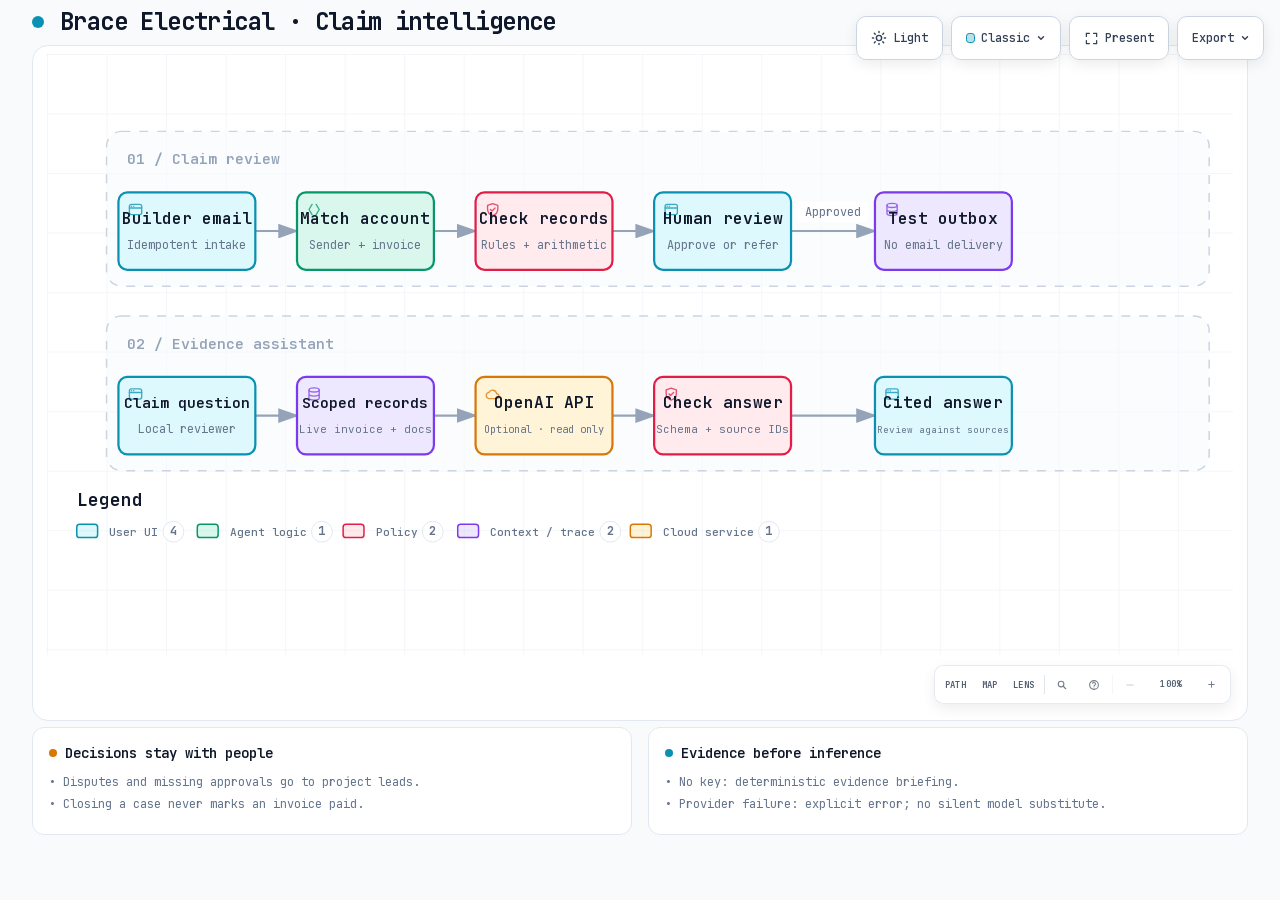
==== docs/diagrams/claim-workflow.html @ 64eff601 "Add scoped OpenAI claim assistant and system design workflow" ====
<!DOCTYPE html>
<html lang="en" data-theme="dark" data-preset="classic">
<head>
  <meta charset="UTF-8">
  <meta name="viewport" content="width=device-width, initial-scale=1.0">
  <meta name="generator" content="archify 2.17.0-dev.1">
  <title>Brace Electrical · Claim intelligence Diagram</title>
  <script>
    // Resolve the theme before first paint so light-preference users don't
    // see a dark flash. The toolbar script below re-applies with UI state.
    (function () {
      try {
        var theme = null;
        try {
          var param = new URLSearchParams(window.location.search).get('theme');
          if (param === 'light' || param === 'dark') theme = param;
          if (new URLSearchParams(window.location.search).get('embed') === '1') {
            document.documentElement.setAttribute('data-embed', 'true');
          }
          if (new URLSearchParams(window.location.search).get('present') === '1') {
            document.documentElement.setAttribute('data-present', 'true');
          }
        } catch (_) {}
        if (!theme) {
          try { theme = localStorage.getItem('archify-theme'); } catch (_) {}
        }
        if (theme !== 'light' && theme !== 'dark') {
          theme = window.matchMedia('(prefers-color-scheme: light)').matches ? 'light' : 'dark';
        }
        document.documentElement.setAttribute('data-theme', theme);
      } catch (_) {}
    })();
  </script>
  <style id="archify-fonts">
/*
JetBrains Mono variable WOFF2 subsets from Google Fonts service revision v24.
These fixed bytes are shared by the viewer and its SVG/raster exports.
No local() source: an installed copy must not override the bundled font.
Uncovered characters (including CJK) still use the system fallback stack.
Upstream: https://github.com/JetBrains/JetBrainsMono

cyrillic-ext    1664 bytes  sha256 9343de2ca5d9549f792e7962375af8efb0f320c7643bfd36c884b5a30e5c396f
cyrillic        8892 bytes  sha256 4995a9a43ac659ec32fcd8b463755cd6a07b31a6e6b3894a6a153b661cf490e2
greek           6800 bytes  sha256 49c3da6c9a2b279b0f1f860f5cfb1f5dc38d88a5c7be9c9b1837bbc4e3db6111
vietnamese      5872 bytes  sha256 d44eb1936043a56038eb02dd70b243f379bef65783f94ec12f277550720411f1
latin-ext      11596 bytes  sha256 9c38cb2d0d2d93c1ee6e21fa78db76f13ea7e15e15cc64214c7ca89b6aaa35c4
latin          31340 bytes  sha256 2c32b9b3ee358c119e210f6f5195f9bd34894d78a785ff2e95d60e718e400af4

Copyright 2020 The JetBrains Mono Project Authors (https://github.com/JetBrains/JetBrainsMono)

This Font Software is licensed under the SIL Open Font License, Version 1.1.
This license is copied below, and is also available with a FAQ at:
https://openfontlicense.org


-----------------------------------------------------------
SIL OPEN FONT LICENSE Version 1.1 - 26 February 2007
-----------------------------------------------------------

PREAMBLE
The goals of the Open Font License (OFL) are to stimulate worldwide
development of collaborative font projects, to support the font creation
efforts of academic and linguistic communities, and to provide a free and
open framework in which fonts may be shared and improved in partnership
with others.

The OFL allows the licensed fonts to be used, studied, modified and
redistributed freely as long as they are not sold by themselves. The
fonts, including any derivative works, can be bundled, embedded,
redistributed and/or sold with any software provided that any reserved
names are not used by derivative works. The fonts and derivatives,
however, cannot be released under any other type of license. The
requirement for fonts to remain under this license does not apply
to any document created using the fonts or their derivatives.

DEFINITIONS
"Font Software" refers to the set of files released by the Copyright
Holder(s) under this license and clearly marked as such. This may
include source files, build scripts and documentation.

"Reserved Font Name" refers to any names specified as such after the
copyright statement(s).

"Original Version" refers to the collection of Font Software components as
distributed by the Copyright Holder(s).

"Modified Version" refers to any derivative made by adding to, deleting,
or substituting -- in part or in whole -- any of the components of the
Original Version, by changing formats or by porting the Font Software to a
new environment.

"Author" refers to any designer, engineer, programmer, technical
writer or other person who contributed to the Font Software.

PERMISSION & CONDITIONS
Permission is hereby granted, free of charge, to any person obtaining
a copy of the Font Software, to use, study, copy, merge, embed, modify,
redistribute, and sell modified and unmodified copies of the Font
Software, subject to the following conditions:

1) Neither the Font Software nor any of its individual components,
in Original or Modified Versions, may be sold by itself.

2) Original or Modified Versions of the Font Software may be bundled,
redistributed and/or sold with any software, provided that each copy
contains the above copyright notice and this license. These can be
included either as stand-alone text files, human-readable headers or
in the appropriate machine-readable metadata fields within text or
binary files as long as those fields can be easily viewed by the user.

3) No Modified Version of the Font Software may use the Reserved Font
Name(s) unless explicit written permission is granted by the corresponding
Copyright Holder. This restriction only applies to the primary font name as
presented to the users.

4) The name(s) of the Copyright Holder(s) or the Author(s) of the Font
Software shall not be used to promote, endorse or advertise any
Modified Version, except to acknowledge the contribution(s) of the
Copyright Holder(s) and the Author(s) or with their explicit written
permission.

5) The Font Software, modified or unmodified, in part or in whole,
must be distributed entirely under this license, and must not be
distributed under any other license. The requirement for fonts to
remain under this license does not apply to any document created
using the Font Software.

TERMINATION
This license becomes null and void if any of the above conditions are
not met.

DISCLAIMER
THE FONT SOFTWARE IS PROVIDED "AS IS", WITHOUT WARRANTY OF ANY KIND,
EXPRESS OR IMPLIED, INCLUDING BUT NOT LIMITED TO ANY WARRANTIES OF
MERCHANTABILITY, FITNESS FOR A PARTICULAR PURPOSE AND NONINFRINGEMENT
OF COPYRIGHT, PATENT, TRADEMARK, OR OTHER RIGHT. IN NO EVENT SHALL THE
COPYRIGHT HOLDER BE LIABLE FOR ANY CLAIM, DAMAGES OR OTHER LIABILITY,
INCLUDING ANY GENERAL, SPECIAL, INDIRECT, INCIDENTAL, OR CONSEQUENTIAL
DAMAGES, WHETHER IN AN ACTION OF CONTRACT, TORT OR OTHERWISE, ARISING
FROM, OUT OF THE USE OR INABILITY TO USE THE FONT SOFTWARE OR FROM
OTHER DEALINGS IN THE FONT SOFTWARE.
*/
    /* cyrillic-ext */
    @font-face { font-family: 'JetBrains Mono'; font-style: normal; font-weight: 400 800; font-display: swap;
      src: url([data-uri]) format('woff2');
      unicode-range: U+0460-052F, U+1C80-1C8A, U+20B4, U+2DE0-2DFF, U+A640-A69F, U+FE2E-FE2F; }
    /* cyrillic */
    @font-face { font-family: 'JetBrains Mono'; font-style: normal; font-weight: 400 800; font-display: swap;
      src: url([data-uri]) format('woff2');
      unicode-range: U+0301, U+0400-045F, U+0490-0491, U+04B0-04B1, U+2116; }
    /* greek */
    @font-face { font-family: 'JetBrains Mono'; font-style: normal; font-weight: 400 800; font-display: swap;
      src: url([data-uri]) format('woff2');
      unicode-range: U+0370-0377, U+037A-037F, U+0384-038A, U+038C, U+038E-03A1, U+03A3-03FF; }
    /* vietnamese */
    @font-face { font-family: 'JetBrains Mono'; font-style: normal; font-weight: 400 800; font-display: swap;
      src: url([data-uri]) format('woff2');
      unicode-range: U+0102-0103, U+0110-0111, U+0128-0129, U+0168-0169, U+01A0-01A1, U+01AF-01B0, U+0300-0301, U+0303-0304, U+0308-0309, U+0323, U+0329, U+1EA0-1EF9, U+20AB; }
    /* latin-ext */
    @font-face { font-family: 'JetBrains Mono'; font-style: normal; font-weight: 400 800; font-display: swap;
      src: url([data-uri]) format('woff2');
      unicode-range: U+0100-02BA, U+02BD-02C5, U+02C7-02CC, U+02CE-02D7, U+02DD-02FF, U+0304, U+0308, U+0329, U+1D00-1DBF, U+1E00-1E9F, U+1EF2-1EFF, U+2020, U+20A0-20AB, U+20AD-20C0, U+2113, U+2C60-2C7F, U+A720-A7FF; }
    /* latin */
    @font-face { font-family: 'JetBrains Mono'; font-style: normal; font-weight: 400 800; font-display: swap;
      src: url([data-uri]) format('woff2');
      unicode-range: U+0000-00FF, U+0131, U+0152-0153, U+02BB-02BC, U+02C6, U+02DA, U+02DC, U+0304, U+0308, U+0329, U+2000-206F, U+20AC, U+2122, U+2191, U+2193, U+2212, U+2215, U+FEFF, U+FFFD; }
  </style>
  <style>
    /* ==========================================================
       THEME VARIABLES — switch by toggling [data-theme] on <html>
       ========================================================== */
    :root,
    [data-theme="dark"] {
      --bg: #020617;
      --grid: #1e293b;
      --text: #ffffff;
      --text-muted: #94a3b8;
      --text-dim: #475569;
      /* UI chrome and menu hints need more contrast than SVG .t-dim accents */
      --text-faint: #7d8da1;

      --panel: rgba(15, 23, 42, 0.5);
      --panel-border: #1e293b;
      --lane-fill: rgba(15, 23, 42, 0.22);
      --lane-stroke: #334155;

      --arrow: #64748b;
      --arrow-emphasis: #34d399;

      /* Opaque mask color used behind semi-transparent component fills
         so the arrows drawn underneath are properly hidden. */
      --mask: #0f172a;

      --frontend-fill:    rgba(8, 51, 68, 0.4);
      --frontend-stroke:  #22d3ee;
      --backend-fill:     rgba(6, 78, 59, 0.4);
      --backend-stroke:   #34d399;
      --database-fill:    rgba(76, 29, 149, 0.4);
      --database-stroke:  #a78bfa;
      --cloud-fill:       rgba(120, 53, 15, 0.3);
      --cloud-stroke:     #fbbf24;
      --security-fill:    rgba(136, 19, 55, 0.4);
      --security-stroke:  #fb7185;
      --messagebus-fill:  rgba(251, 146, 60, 0.3);
      --messagebus-stroke:#fb923c;
      --external-fill:    rgba(30, 41, 59, 0.5);
      --external-stroke:  #94a3b8;

      --toolbar-bg:       rgba(15, 23, 42, 0.8);
      --toolbar-border:   #334155;
      --toolbar-text:     #e2e8f0;
      --toolbar-hover:    rgba(15, 23, 42, 0.95);
      --toolbar-menu-bg:  #0f172a;
    }

    [data-theme="light"] {
      --bg: #f8fafc;
      --grid: #e2e8f0;
      --text: #0f172a;
      --text-muted: #64748b;
      --text-dim: #94a3b8;
      --text-faint: #64748b;

      --panel: #ffffff;
      --panel-border: #e2e8f0;
      --lane-fill: rgba(248, 250, 252, 0.65);
      --lane-stroke: #cbd5e1;

      --arrow: #94a3b8;
      --arrow-emphasis: #059669;

      --mask: #ffffff;

      --frontend-fill:    rgba(34, 211, 238, 0.15);
      --frontend-stroke:  #0891b2;
      --backend-fill:     rgba(52, 211, 153, 0.18);
      --backend-stroke:   #059669;
      --database-fill:    rgba(167, 139, 250, 0.2);
      --database-stroke:  #7c3aed;
      --cloud-fill:       rgba(251, 191, 36, 0.18);
      --cloud-stroke:     #d97706;
      --security-fill:    rgba(251, 113, 133, 0.15);
      --security-stroke:  #e11d48;
      --messagebus-fill:  rgba(251, 146, 60, 0.15);
      --messagebus-stroke:#ea580c;
      --external-fill:    rgba(148, 163, 184, 0.18);
      --external-stroke:  #64748b;

      --toolbar-bg:       rgba(255, 255, 255, 0.92);
      --toolbar-border:   #cbd5e1;
      --toolbar-text:     #334155;
      --toolbar-hover:    #ffffff;
      --toolbar-menu-bg:  #ffffff;
    }

    /* ==========================================================
       SIGNAL FLOW — an opt-in, motion-forward visual preset.
       The variables also target a standalone exported SVG, whose
       root carries data-preset and data-theme directly.
       ========================================================== */
    [data-preset="signal-flow"][data-theme="dark"] {
      --bg: #030711;
      --grid: #15233a;
      --panel: rgba(6, 14, 28, 0.78);
      --panel-border: #1d3350;
      --lane-fill: rgba(9, 22, 40, 0.5);
      --lane-stroke: #2c4564;
      --text: #f5fbff;
      --text-muted: #9eb0c7;
      --text-dim: #52667f;
      --text-faint: #7890ad;
      --mask: #07101e;
      --frontend-fill: rgba(6, 182, 212, 0.14);
      --frontend-stroke: #67e8f9;
      --backend-fill: rgba(16, 185, 129, 0.14);
      --backend-stroke: #5eead4;
      --database-fill: rgba(139, 92, 246, 0.16);
      --database-stroke: #c4b5fd;
      --cloud-fill: rgba(245, 158, 11, 0.13);
      --cloud-stroke: #fcd34d;
      --security-fill: rgba(244, 63, 94, 0.13);
      --security-stroke: #fda4af;
      --messagebus-fill: rgba(249, 115, 22, 0.13);
      --messagebus-stroke: #fdba74;
      --external-fill: rgba(71, 85, 105, 0.24);
      --external-stroke: #a5b4c7;
      --arrow: #7890ad;
      --arrow-emphasis: #2dd4bf;
      --toolbar-bg: rgba(7, 16, 30, 0.86);
      --toolbar-border: #29415f;
      --toolbar-menu-bg: #07101e;
    }

    [data-preset="signal-flow"][data-theme="light"] {
      --bg: #f4f9fc;
      --grid: #d4e5ee;
      --panel: rgba(255, 255, 255, 0.82);
      --panel-border: #bfd5e2;
      --lane-fill: rgba(232, 243, 248, 0.62);
      --lane-stroke: #a9c5d5;
      --text: #102638;
      --text-muted: #587287;
      --text-dim: #8aa2b4;
      --text-faint: #668397;
      --mask: #ffffff;
      --frontend-fill: rgba(6, 182, 212, 0.09);
      --frontend-stroke: #0789a1;
      --backend-fill: rgba(5, 150, 105, 0.09);
      --backend-stroke: #087f69;
      --database-fill: rgba(124, 58, 237, 0.09);
      --database-stroke: #7254c7;
      --cloud-fill: rgba(217, 119, 6, 0.08);
      --cloud-stroke: #b9670b;
      --security-fill: rgba(225, 29, 72, 0.08);
      --security-stroke: #c53a59;
      --messagebus-fill: rgba(234, 88, 12, 0.08);
      --messagebus-stroke: #c65f27;
      --external-fill: rgba(100, 116, 139, 0.1);
      --external-stroke: #607a8c;
      --arrow: #7b97aa;
      --arrow-emphasis: #0d9488;
    }

    /* ==========================================================
       BLUEPRINT — a review-first drafting preset for deployment,
       infrastructure, and technical design documentation. It keeps
       the same semantic palette and geometry while trading glow for
       precise grid contrast, squared materials, and drafting marks.
       ========================================================== */
    [data-preset="blueprint"][data-theme="dark"] {
      --bg: #06131f;
      --grid: #17425a;
      --panel: rgba(7, 27, 43, 0.9);
      --panel-border: #27627f;
      --lane-fill: rgba(10, 43, 66, 0.36);
      --lane-stroke: #34799a;
      --text: #e3f6ff;
      --text-muted: #91b8ca;
      --text-dim: #557e92;
      --text-faint: #739caf;
      --mask: #0a2031;
      --frontend-fill: rgba(26, 157, 193, 0.14);
      --frontend-stroke: #66d9ef;
      --backend-fill: rgba(31, 155, 124, 0.13);
      --backend-stroke: #69dfbd;
      --database-fill: rgba(120, 105, 196, 0.14);
      --database-stroke: #b4a8ff;
      --cloud-fill: rgba(197, 145, 43, 0.13);
      --cloud-stroke: #ffd166;
      --security-fill: rgba(199, 76, 104, 0.13);
      --security-stroke: #ff8da1;
      --messagebus-fill: rgba(207, 112, 49, 0.13);
      --messagebus-stroke: #ffad66;
      --external-fill: rgba(84, 119, 139, 0.18);
      --external-stroke: #a7cad9;
      --arrow: #78a3b7;
      --arrow-emphasis: #64dfc1;
      --toolbar-bg: rgba(7, 28, 45, 0.92);
      --toolbar-border: #34799a;
      --toolbar-text: #d8f3ff;
      --toolbar-hover: rgba(18, 58, 83, 0.95);
      --toolbar-menu-bg: #0a2031;
    }

    [data-preset="blueprint"][data-theme="light"] {
      --bg: #edf7fa;
      --grid: #b5d5e1;
      --panel: rgba(249, 253, 255, 0.94);
      --panel-border: #78aabd;
      --lane-fill: rgba(210, 232, 240, 0.42);
      --lane-stroke: #83b2c4;
      --text: #123344;
      --text-muted: #4e7486;
      --text-dim: #86a6b4;
      --text-faint: #668c9d;
      --mask: #f9fdff;
      --frontend-fill: rgba(8, 145, 178, 0.08);
      --frontend-stroke: #087f9c;
      --backend-fill: rgba(5, 128, 101, 0.08);
      --backend-stroke: #08755f;
      --database-fill: rgba(100, 75, 180, 0.08);
      --database-stroke: #6757a8;
      --cloud-fill: rgba(181, 120, 15, 0.08);
      --cloud-stroke: #a86609;
      --security-fill: rgba(190, 48, 80, 0.07);
      --security-stroke: #b32f50;
      --messagebus-fill: rgba(196, 81, 22, 0.07);
      --messagebus-stroke: #b65120;
      --external-fill: rgba(79, 112, 128, 0.08);
      --external-stroke: #506f7e;
      --arrow: #6d93a5;
      --arrow-emphasis: #087f69;
      --toolbar-bg: rgba(247, 252, 254, 0.94);
      --toolbar-border: #8ab5c5;
      --toolbar-text: #294f61;
      --toolbar-hover: #ffffff;
      --toolbar-menu-bg: #f9fdff;
    }

    /* ==========================================================
       EDITORIAL — a warm, publication-minded preset for design
       reviews, launch notes, and documentation. The diagram keeps
       the same semantic palette and exact geometry, but trades
       software chrome for paper, ink, ruled structure, and one
       restrained vermilion accent.
       ========================================================== */
    [data-preset="editorial"][data-theme="dark"] {
      --bg: #181611;
      --grid: #39342a;
      --panel: rgba(35, 31, 24, 0.96);
      --panel-border: #625a4a;
      --lane-fill: rgba(52, 46, 35, 0.46);
      --lane-stroke: #726957;
      --text: #f4eddf;
      --text-muted: #b9ae9b;
      --text-dim: #776e60;
      --text-faint: #9d917e;
      --mask: #231f18;
      --frontend-fill: rgba(43, 133, 142, 0.16);
      --frontend-stroke: #7fc6c7;
      --backend-fill: rgba(63, 132, 92, 0.16);
      --backend-stroke: #8fc29e;
      --database-fill: rgba(117, 91, 141, 0.17);
      --database-stroke: #c0a4d0;
      --cloud-fill: rgba(170, 119, 49, 0.16);
      --cloud-stroke: #d8ad68;
      --security-fill: rgba(157, 69, 65, 0.17);
      --security-stroke: #df9085;
      --messagebus-fill: rgba(174, 79, 42, 0.16);
      --messagebus-stroke: #df946f;
      --external-fill: rgba(126, 115, 96, 0.18);
      --external-stroke: #b8ad99;
      --arrow: #948978;
      --arrow-emphasis: #dd6b3d;
      --toolbar-bg: rgba(35, 31, 24, 0.92);
      --toolbar-border: #625a4a;
      --toolbar-text: #eee5d5;
      --toolbar-hover: #302a20;
      --toolbar-menu-bg: #231f18;
    }

    [data-preset="editorial"][data-theme="light"] {
      --bg: #f2eee5;
      --grid: #d8d0c2;
      --panel: rgba(251, 248, 241, 0.97);
      --panel-border: #c4b9a6;
      --lane-fill: rgba(229, 221, 207, 0.42);
      --lane-stroke: #b8aa94;
      --text: #242018;
      --text-muted: #6f6658;
      --text-dim: #a09788;
      --text-faint: #817767;
      --mask: #fbf8f1;
      --frontend-fill: rgba(31, 117, 126, 0.09);
      --frontend-stroke: #287e84;
      --backend-fill: rgba(42, 119, 75, 0.09);
      --backend-stroke: #397b53;
      --database-fill: rgba(105, 75, 130, 0.09);
      --database-stroke: #765d86;
      --cloud-fill: rgba(157, 103, 31, 0.1);
      --cloud-stroke: #9a671f;
      --security-fill: rgba(153, 58, 52, 0.09);
      --security-stroke: #9e463f;
      --messagebus-fill: rgba(182, 70, 27, 0.09);
      --messagebus-stroke: #ad4b25;
      --external-fill: rgba(101, 91, 75, 0.09);
      --external-stroke: #746b5e;
      --arrow: #8a806f;
      --arrow-emphasis: #bb4c23;
      --toolbar-bg: rgba(251, 248, 241, 0.94);
      --toolbar-border: #c4b9a6;
      --toolbar-text: #40392f;
      --toolbar-hover: #fffdf8;
      --toolbar-menu-bg: #fbf8f1;
    }

    * { margin: 0; padding: 0; box-sizing: border-box; }

    body {
      font-family: 'JetBrains Mono', ui-monospace, SFMono-Regular, Menlo, Consolas, 'DejaVu Sans Mono', 'Liberation Mono', 'Noto Sans Mono CJK SC', 'PingFang SC', 'Hiragino Sans GB', 'Microsoft YaHei', monospace;
      background: var(--bg);
      min-height: 100vh;
      padding: 2rem;
      color: var(--text);
      transition: background 0.2s ease, color 0.2s ease;
    }

    html[data-preset="signal-flow"] body {
      background-image:
        radial-gradient(circle at 18% -8%, rgba(34, 211, 238, 0.14), transparent 34rem),
        radial-gradient(circle at 92% 18%, rgba(139, 92, 246, 0.12), transparent 30rem);
      background-attachment: fixed;
    }
    html[data-preset="signal-flow"][data-theme="light"] body {
      background-image:
        radial-gradient(circle at 18% -8%, rgba(6, 182, 212, 0.12), transparent 34rem),
        radial-gradient(circle at 92% 18%, rgba(139, 92, 246, 0.08), transparent 30rem);
    }
    html[data-preset="blueprint"] body {
      background-image:
        linear-gradient(var(--grid) 1px, transparent 1px),
        linear-gradient(90deg, var(--grid) 1px, transparent 1px);
      background-size: 32px 32px;
      background-position: -1px -1px;
      background-attachment: fixed;
    }
    html[data-preset="editorial"] body {
      background-image:
        linear-gradient(90deg, transparent 0, transparent 5.4rem, color-mix(in srgb, var(--security-stroke) 18%, transparent) 5.4rem, color-mix(in srgb, var(--security-stroke) 18%, transparent) calc(5.4rem + 1px), transparent calc(5.4rem + 1px)),
        repeating-linear-gradient(0deg, transparent 0, transparent 31px, color-mix(in srgb, var(--grid) 36%, transparent) 31px, color-mix(in srgb, var(--grid) 36%, transparent) 32px);
      background-attachment: fixed;
    }

    /* Gallery/embed mode keeps the generated artifact as the source of truth
       while presenting only its diagram surface inside a proof card. */
    html[data-embed="true"] body {
      min-height: 0;
      padding: 0;
      overflow: hidden;
      background: var(--bg);
      background-image: none;
    }
    html[data-embed="true"] .toolbar,
    html[data-embed="true"] .header,
    html[data-embed="true"] .cards,
    html[data-embed="true"] .diagram-nav,
    html[data-embed="true"] .overview-map,
    html[data-embed="true"] .focus-chip,
    html[data-embed="true"] .route-probe,
    html[data-embed="true"] .semantic-lens,
    html[data-embed="true"] .diagram-guide,
    html[data-embed="true"] .node-finder,
    html[data-embed="true"] .guided-views { display: none !important; }
    html[data-embed="true"] .container { max-width: none; }
    html[data-embed="true"] .diagram-container {
      padding: 0.5rem;
      border: 0;
      border-radius: 0;
      box-shadow: none;
    }
    html[data-embed="true"] .diagram-container svg { min-width: 0; }

    /* Share Chapter Cue lives in the HTML viewer layer, not inside the SVG.
       It gives one-shot embeds a title, authored note, truthful stop order,
       and lifecycle state while canonical diagram geometry stays untouched. */
    .share-chapter-cue { display: none; }
    html[data-embed="true"][data-share-playback="true"] .share-chapter-cue:not([hidden]),
    html[data-embed="true"][data-share-moment="true"] .share-chapter-cue:not([hidden]) {
      position: absolute;
      z-index: 18;
      top: 0.85rem;
      left: 50%;
      display: grid;
      grid-template-columns: auto minmax(9rem, 13.5rem) minmax(0, 1fr);
      align-items: center;
      gap: 0.45rem 0.85rem;
      width: min(52rem, calc(100% - 1.5rem));
      min-height: 3.35rem;
      padding: 0.55rem 0.75rem 0.65rem;
      overflow: hidden;
      border: 1px solid color-mix(in srgb, var(--frontend-stroke) 42%, var(--toolbar-border));
      border-radius: 0.75rem;
      background:
        linear-gradient(115deg, color-mix(in srgb, var(--frontend-fill) 52%, transparent), transparent 45%),
        color-mix(in srgb, var(--toolbar-menu-bg) 92%, transparent);
      color: var(--toolbar-text);
      box-shadow: 0 14px 42px rgba(0, 0, 0, 0.3), inset 0 1px 0 rgba(255, 255, 255, 0.045);
      backdrop-filter: blur(16px);
      pointer-events: none;
      animation: archify-share-cue-enter 280ms cubic-bezier(0.22, 1, 0.36, 1) both;
    }
    html[data-preset="blueprint"] .share-chapter-cue {
      border-radius: 0.2rem;
      background:
        linear-gradient(90deg, color-mix(in srgb, var(--frontend-fill) 46%, transparent), transparent 36%),
        var(--toolbar-menu-bg);
      box-shadow: 0 10px 28px rgba(0, 0, 0, 0.2);
      backdrop-filter: none;
    }
    html[data-preset="editorial"] .share-chapter-cue {
      border-color: var(--panel-border);
      background:
        linear-gradient(90deg, color-mix(in srgb, var(--security-fill) 58%, transparent), transparent 42%),
        var(--toolbar-menu-bg);
      box-shadow: 0 10px 30px color-mix(in srgb, #000 18%, transparent);
      backdrop-filter: none;
    }
    html[data-preset="editorial"] .share-chapter-state { color: var(--arrow-emphasis); }
    html[data-preset="editorial"] .share-chapter-state::before {
      border-radius: 0;
      box-shadow: none;
      transform: rotate(45deg) scale(0.8);
    }
    .share-chapter-index {
      display: grid;
      gap: 0.12rem;
      min-width: 5rem;
      padding-right: 0.75rem;
      border-right: 1px solid var(--toolbar-border);
    }
    .share-chapter-state {
      display: inline-flex;
      align-items: center;
      gap: 0.36rem;
      color: var(--frontend-stroke);
      font-size: 0.5rem;
      font-weight: 800;
      letter-spacing: 0.14em;
      text-transform: uppercase;
    }
    .share-chapter-state::before {
      width: 0.38rem;
      height: 0.38rem;
      border-radius: 50%;
      background: currentColor;
      box-shadow: 0 0 10px currentColor;
      content: '';
    }
    .share-chapter-cue[data-state="playing"] .share-chapter-state::before {
      animation: archify-share-cue-pulse 1.15s ease-in-out infinite;
    }
    .share-chapter-count {
      color: var(--text-faint);
      font-size: 0.5rem;
      font-weight: 700;
      letter-spacing: 0.08em;
      text-transform: uppercase;
    }
    .share-chapter-copy { min-width: 0; }
    .share-chapter-copy strong,
    .share-chapter-copy small,
    .share-chapter-route {
      display: block;
      overflow: hidden;
      text-overflow: ellipsis;
      white-space: nowrap;
    }
    .share-chapter-copy strong {
      color: var(--toolbar-text);
      font-size: 0.6875rem;
      line-height: 1.35;
    }
    .share-chapter-copy small {
      margin-top: 0.08rem;
      color: var(--text-muted);
      font-size: 0.5rem;
      line-height: 1.35;
    }
    .share-chapter-route {
      color: color-mix(in srgb, var(--frontend-stroke) 76%, var(--text-muted));
      font-size: 0.5625rem;
      font-weight: 650;
      letter-spacing: 0.015em;
      text-align: right;
    }
    .share-chapter-progress {
      position: absolute;
      right: 0;
      bottom: 0;
      left: 0;
      height: 2px;
      overflow: hidden;
      background: color-mix(in srgb, var(--toolbar-border) 72%, transparent);
    }
    .share-chapter-progress span {
      display: block;
      width: 100%;
      height: 100%;
      background: linear-gradient(90deg, var(--frontend-stroke), var(--database-stroke));
      box-shadow: 0 0 12px var(--frontend-stroke);
      transform: scaleX(0);
      transform-origin: left center;
    }

    /* Presentation Stage is a viewer-only layer: it gives the live diagram
       the viewport while keeping guided views, theme, focus, and exports real.
       Embed mode wins when both query parameters are present. */
    html[data-present="true"]:not([data-embed="true"]) body {
      height: 100dvh;
      min-height: 0;
      padding: 1rem;
      overflow: hidden;
    }
    html[data-present="true"]:not([data-embed="true"]) .container {
      display: flex;
      flex-direction: column;
      gap: 0.75rem;
      width: 100%;
      max-width: none;
      height: calc(100dvh - 2rem);
    }
    html[data-present="true"]:not([data-embed="true"]) .header {
      flex: none;
      min-width: 0;
      margin: 0;
      padding-right: 23rem;
    }
    html[data-present="true"]:not([data-embed="true"]) .header-row { margin-bottom: 0.25rem; }
    html[data-present="true"]:not([data-embed="true"]) .subtitle {
      overflow: hidden;
      text-overflow: ellipsis;
      white-space: nowrap;
    }
    html[data-present="true"]:not([data-embed="true"]) .guided-views {
      flex: none;
      margin-bottom: 0;
    }
    html[data-present="true"]:not([data-embed="true"]) .diagram-container {
      display: flex;
      flex: 1 1 auto;
      align-items: center;
      justify-content: center;
      min-height: 0;
      padding: 0.75rem;
      padding-bottom: calc(0.75rem + var(--archify-nav-reserve));
    }
    html[data-present="true"]:not([data-embed="true"]) .diagram-container > svg {
      flex: 1 1 auto;
      height: 100%;
      min-height: 0;
      width: 100%;
      min-width: 0;
    }
    html[data-present="true"]:not([data-embed="true"]) .cards { display: none; }
    html[data-present="true"]:not([data-embed="true"]) #btn-present {
      border-color: var(--frontend-stroke);
      color: var(--frontend-stroke);
    }

    /* The reader owns only the outer scale. Wide diagrams keep one authored
       SVG/viewBox while the runtime chooses a desktop width from the actual
       vertical budget. This avoids device-specific files and breakpoint
       jumps between a laptop and a tall monitor. */
    .container {
      width: 100%;
      max-width: var(--archify-reader-width, 1440px);
      margin: 0 auto;
    }
    @media (min-width: 768px) and (max-height: 920px) {
      .header { margin-bottom: 1rem; }
      .diagram-container { padding: 1rem; }
      .cards { margin-top: 1rem; }
      .card { padding: 1rem; }
    }

    .header { margin-bottom: 1.5rem; padding-right: 29.5rem; }

    html[data-preset="signal-flow"] .header,
    html[data-preset="blueprint"] .header,
    html[data-preset="editorial"] .header { padding-right: 29.5rem; }

    .header-row {
      display: flex;
      align-items: center;
      gap: 1rem;
      margin-bottom: 0.5rem;
    }

    .pulse-dot {
      width: 12px;
      height: 12px;
      background: var(--frontend-stroke);
      border-radius: 50%;
      animation: none;
    }

    html[data-motion-capable="true"] .pulse-dot { animation: pulse 2s infinite; }

    @keyframes pulse {
      0%, 100% { opacity: 1; }
      50% { opacity: 0.5; }
    }

    h1 {
      font-size: 1.5rem;
      font-weight: 700;
      letter-spacing: -0.025em;
    }

    .subtitle {
      color: var(--text-muted);
      font-size: 0.875rem;
      margin-left: 1.75rem;
    }

    html[data-preset="signal-flow"] .header-row::after {
      content: attr(data-preset-badge-signal-flow);
      margin-left: auto;
      color: var(--frontend-stroke);
      border: 1px solid var(--frontend-stroke);
      border-radius: 999px;
      padding: 0.28rem 0.6rem;
      font-size: 0.625rem;
      letter-spacing: 0.12em;
      opacity: 0.82;
      box-shadow: 0 0 20px rgba(34, 211, 238, 0.12);
      white-space: nowrap;
    }

    html[data-preset="blueprint"] .pulse-dot {
      width: 10px;
      height: 10px;
      border: 1px solid var(--frontend-stroke);
      border-radius: 1px;
      background: transparent;
      box-shadow: inset 0 0 0 2px var(--bg);
      transform: rotate(45deg);
      animation: none;
    }
    html[data-preset="blueprint"] .header-row::after {
      content: attr(data-preset-badge-blueprint);
      margin-left: auto;
      padding: 0.28rem 0.55rem;
      border-top: 1px solid var(--frontend-stroke);
      border-bottom: 1px solid var(--frontend-stroke);
      color: var(--frontend-stroke);
      font-size: 0.5625rem;
      font-weight: 700;
      letter-spacing: 0.14em;
      white-space: nowrap;
    }

    html[data-preset="editorial"] h1,
    html[data-preset="editorial"] .card h3 {
      font-family: Georgia, 'Times New Roman', 'Songti SC', STSong, serif;
      letter-spacing: -0.02em;
    }
    html[data-preset="editorial"] h1 { font-size: 1.72rem; font-weight: 600; }
    html[data-preset="editorial"] .pulse-dot {
      width: 9px;
      height: 9px;
      border: 1px solid var(--arrow-emphasis);
      border-radius: 0;
      background: var(--arrow-emphasis);
      box-shadow: 0 0 0 3px color-mix(in srgb, var(--arrow-emphasis) 14%, transparent);
      transform: rotate(45deg);
      animation: none;
    }
    html[data-preset="editorial"] .header-row::after {
      content: attr(data-preset-badge-editorial);
      margin-left: auto;
      padding: 0.32rem 0 0.24rem;
      border-bottom: 2px solid var(--arrow-emphasis);
      color: var(--arrow-emphasis);
      font-family: Georgia, 'Times New Roman', serif;
      font-size: 0.625rem;
      font-style: italic;
      font-weight: 600;
      letter-spacing: 0.08em;
      white-space: nowrap;
    }

    .diagram-container {
      --archify-nav-reserve: 0px;
      background: var(--panel);
      border-radius: 1rem;
      border: 1px solid var(--panel-border);
      padding: 1.5rem;
      padding-bottom: calc(1.5rem + var(--archify-nav-reserve));
      overflow: hidden;
      position: relative;
    }

    html[data-preset="signal-flow"] .diagram-container {
      position: relative;
      overflow: hidden;
      background: linear-gradient(180deg, rgba(8, 20, 38, 0.82), rgba(3, 8, 18, 0.94));
      box-shadow: inset 0 1px 0 rgba(255, 255, 255, 0.04), 0 28px 80px rgba(0, 0, 0, 0.34);
    }
    html[data-preset="signal-flow"][data-theme="light"] .diagram-container {
      background: linear-gradient(180deg, rgba(255, 255, 255, 0.9), rgba(237, 246, 250, 0.94));
      box-shadow: inset 0 1px 0 rgba(255, 255, 255, 0.72), 0 24px 60px rgba(45, 78, 99, 0.12);
    }
    html[data-preset="blueprint"] .diagram-container {
      border-color: var(--panel-border);
      border-radius: 0.35rem;
      background: var(--panel);
      box-shadow:
        inset 0 0 0 1px color-mix(in srgb, var(--panel-border) 34%, transparent),
        0 18px 48px rgba(0, 0, 0, 0.16);
    }
    html[data-preset="blueprint"] .diagram-container::after {
      content: "";
      position: absolute;
      z-index: 10;
      inset: 0.7rem;
      pointer-events: none;
      background:
        linear-gradient(var(--frontend-stroke), var(--frontend-stroke)) left top / 1.35rem 1px no-repeat,
        linear-gradient(var(--frontend-stroke), var(--frontend-stroke)) left top / 1px 1.35rem no-repeat,
        linear-gradient(var(--frontend-stroke), var(--frontend-stroke)) right top / 1.35rem 1px no-repeat,
        linear-gradient(var(--frontend-stroke), var(--frontend-stroke)) right top / 1px 1.35rem no-repeat,
        linear-gradient(var(--frontend-stroke), var(--frontend-stroke)) left bottom / 1.35rem 1px no-repeat,
        linear-gradient(var(--frontend-stroke), var(--frontend-stroke)) left bottom / 1px 1.35rem no-repeat,
        linear-gradient(var(--frontend-stroke), var(--frontend-stroke)) right bottom / 1.35rem 1px no-repeat,
        linear-gradient(var(--frontend-stroke), var(--frontend-stroke)) right bottom / 1px 1.35rem no-repeat;
      opacity: 0.58;
    }
    html[data-preset="editorial"] .diagram-container {
      overflow: hidden;
      border-color: var(--panel-border);
      border-radius: 0.38rem;
      background:
        linear-gradient(90deg, color-mix(in srgb, var(--security-fill) 58%, transparent), transparent 12%),
        var(--panel);
      box-shadow:
        0 1px 0 color-mix(in srgb, var(--text) 6%, transparent),
        0 18px 48px color-mix(in srgb, #000 19%, transparent);
    }
    html[data-preset="editorial"] .diagram-container::after {
      position: absolute;
      z-index: 10;
      top: 0.72rem;
      right: 1.25rem;
      padding: 0.2rem 0.52rem;
      border: 1px solid var(--panel-border);
      background: var(--panel);
      color: var(--arrow-emphasis);
      content: attr(data-preset-badge-editorial-plate);
      font-family: Georgia, 'Times New Roman', serif;
      font-size: 0.52rem;
      font-style: italic;
      font-weight: 600;
      letter-spacing: 0.09em;
      pointer-events: none;
    }
    html[data-embed="true"][data-preset="editorial"] .diagram-container::after { display: none; }
    html[data-motion-capable="true"][data-preset="signal-flow"][data-ambient-motion="running"] .diagram-container::before {
      content: "";
      position: absolute;
      inset: 0;
      pointer-events: none;
      background: linear-gradient(115deg, transparent 28%, rgba(103, 232, 249, 0.035) 48%, transparent 68%);
      transform: translateX(-70%);
      animation: archify-signal-scan 4.8s ease-in-out 1 both;
    }

    /* Motion Governor gives the reader a real static state and gives the
       strongest semantic action the only motion budget. Atmosphere resets to
       its authored base instead of freezing mid-cycle. Static artifacts never
       start a decorative pulse or scan. */
    html:not([data-motion-capable="true"]) svg[data-animation="trace"] [data-animate] {
      animation: none !important;
    }
    html[data-motion="still"] .pulse-dot,
    html[data-motion="still"] .diagram-container::before,
    html[data-motion="still"] svg[data-animation="trace"] [data-animate],
    html[data-motion-owner] .pulse-dot,
    html[data-motion-owner] .diagram-container::before,
    html[data-motion-owner] svg[data-animation="trace"] [data-animate],
    html[data-embed="true"] .pulse-dot,
    html[data-embed="true"] .diagram-container::before,
    html[data-share-playback="true"] .pulse-dot,
    html[data-share-playback="true"] .diagram-container::before,
    html[data-document-hidden="true"] .pulse-dot,
    html[data-document-hidden="true"] .diagram-container::before,
    html[data-document-hidden="true"] svg[data-animation="trace"] [data-animate] {
      animation: none !important;
    }
    html[data-motion="still"] .diagram-container::before,
    html[data-motion-owner] .diagram-container::before,
    html[data-embed="true"] .diagram-container::before,
    html[data-share-playback="true"] .diagram-container::before {
      opacity: 0;
    }
    html[data-motion="still"] .guided-view-progress span,
    html[data-motion="still"] .guided-story-caption,
    html[data-motion="still"] .story-trail-flow,
    html[data-motion="still"] .intent-trace-flow,
    html[data-motion="still"] .route-probe-flow,
    html[data-motion="still"] .route-journey-flow,
    html[data-motion="still"] .semantic-lens-flow,
    html[data-motion="still"] .diagram-guide,
    html[data-motion="still"] [data-story-step],
    html[data-motion="still"] .overview-map-live,
    html[data-motion="still"] .guided-view-stop,
    html[data-motion="still"] .share-chapter-cue,
    html[data-motion="still"] .share-chapter-state::before,
    html[data-motion="still"] .share-chapter-progress span,
    html[data-document-hidden="true"] .guided-view-progress span,
    html[data-document-hidden="true"] .story-trail-flow,
    html[data-document-hidden="true"] .intent-trace-flow,
    html[data-document-hidden="true"] .route-probe-flow,
    html[data-document-hidden="true"] .route-journey-flow,
    html[data-document-hidden="true"] .semantic-lens-flow,
    html[data-document-hidden="true"] .diagram-guide,
    html[data-document-hidden="true"] [data-story-step],
    html[data-document-hidden="true"] .overview-map-live,
    html[data-document-hidden="true"] .guided-view-stop,
    html[data-document-hidden="true"] .share-chapter-cue,
    html[data-document-hidden="true"] .share-chapter-state::before,
    html[data-document-hidden="true"] .share-chapter-progress span {
      animation: none !important;
    }
    html[data-motion="still"] .guided-view-progress span {
      transform: scaleX(1) !important;
    }
    html[data-motion="still"] svg[data-story-playing="true"] .story-trail-flow {
      stroke-dasharray: none;
      stroke-dashoffset: 0;
      opacity: 0.55;
    }
    html[data-motion="still"] .intent-trace-flow,
    html[data-motion="still"] .route-probe-flow {
      stroke-dasharray: none;
      stroke-dashoffset: 0;
      opacity: 0.72;
    }
    html[data-motion="still"] .route-journey-overlay,
    html[data-document-hidden="true"] .route-journey-overlay { display: none !important; }
    html[data-motion="still"] .relationship-pulse-overlay,
    html[data-motion="still"] .story-carrier-overlay,
    html[data-document-hidden="true"] .story-carrier-overlay { display: none !important; }
    html[data-motion="still"] .chapter-handoff-overlay { display: none !important; }
    html[data-motion="still"] .chapter-handoff-anchor { animation: none !important; }
    html[data-motion="still"] .guided-view-chapter,
    html[data-motion="still"] svg [data-node-id],
    html[data-motion="still"] svg [data-edge-from],
    html[data-motion="still"] svg [data-detail],
    html[data-motion="still"] svg [data-detail-anchor],
    html[data-motion="still"] svg [data-legend-hit],
    html[data-motion="still"] svg {
      transition: none !important;
    }

    svg {
      width: 100%;
      min-width: min(900px, 100%);
      display: block;
      transform-origin: 0 0;
      transition: transform 0.18s ease;
    }

    .diagram-container.is-camera-moving svg {
      transition: transform 0.42s cubic-bezier(0.22, 1, 0.36, 1);
    }
    .diagram-container.is-camera-transaction svg { transition: none; }
    .diagram-container.is-pannable { cursor: grab; }
    .diagram-container.is-panning { cursor: grabbing; user-select: none; }
    .diagram-container.is-panning svg { transition: none; }

    .diagram-nav {
      position: absolute;
      right: 1rem;
      bottom: 1rem;
      z-index: 12;
      display: inline-flex;
      align-items: center;
      max-width: calc(100% - 2rem);
      padding: 0.15rem;
      gap: 0;
      overflow-x: auto;
      border: 1px solid color-mix(in srgb, var(--toolbar-border) 48%, transparent);
      border-radius: 0.58rem;
      background: color-mix(in srgb, var(--toolbar-bg) 82%, transparent);
      box-shadow: 0 5px 14px rgba(0, 0, 0, 0.07);
      backdrop-filter: blur(10px);
      scrollbar-width: none;
    }
    .diagram-nav::-webkit-scrollbar { display: none; }
    .diagram-nav button,
    .focus-chip button,
    .guided-views button {
      border: 0;
      background: transparent;
      color: var(--toolbar-text);
      font: inherit;
      cursor: pointer;
    }
    .diagram-nav button {
      min-width: 2rem;
      height: 2rem;
      padding: 0 0.35rem;
      border-radius: 0.35rem;
      color: color-mix(in srgb, var(--toolbar-text) 68%, transparent);
      font-size: 0.56rem;
      font-weight: 600;
      letter-spacing: 0.02em;
      transition: background 0.15s, color 0.15s;
    }
    .diagram-nav button:hover,
    .diagram-nav button:focus-visible,
    .focus-chip button:hover,
    .focus-chip button:focus-visible,
    .guided-views button:hover,
    .guided-views button:focus-visible { background: var(--toolbar-hover); }
    .diagram-nav button:focus-visible,
    .focus-chip button:focus-visible,
    .guided-views button:focus-visible {
      outline: 2px solid var(--frontend-stroke);
      outline-offset: 1px;
    }
    .diagram-nav button:disabled { opacity: 0.38; cursor: default; }
    .diagram-nav button:disabled:hover { background: transparent; }
    .diagram-nav #btn-route-probe,
    .diagram-nav #btn-overview-map,
    .diagram-nav #btn-semantic-lens {
      min-width: auto;
      padding-inline: 0.5rem;
      color: color-mix(in srgb, var(--toolbar-text) 86%, transparent);
      font-weight: 650;
    }
    .diagram-nav #btn-node-finder,
    .diagram-nav [data-view="out"] {
      position: relative;
      margin-left: 0.25rem;
    }
    .diagram-nav #btn-node-finder::before,
    .diagram-nav [data-view="out"]::before {
      position: absolute;
      top: 0.4rem;
      bottom: 0.4rem;
      left: -0.13rem;
      width: 1px;
      background: color-mix(in srgb, var(--toolbar-border) 62%, transparent);
      content: "";
      pointer-events: none;
    }
    .diagram-nav-icon {
      display: block;
      width: 0.72rem;
      height: 0.72rem;
      margin: auto;
      background: currentColor;
      -webkit-mask-position: center;
      -webkit-mask-repeat: no-repeat;
      -webkit-mask-size: contain;
      mask-position: center;
      mask-repeat: no-repeat;
      mask-size: contain;
    }
    .diagram-nav-icon.find {
      -webkit-mask-image: url("data:image/svg+xml,%3Csvg xmlns='http://www.w3.org/2000/svg' viewBox='0 0 20 20'%3E%3Ccircle cx='8.5' cy='8.5' r='4.5' fill='none' stroke='black' stroke-width='1.8'/%3E%3Cpath d='m12 12 4 4' fill='none' stroke='black' stroke-width='1.8' stroke-linecap='round'/%3E%3C/svg%3E");
      mask-image: url("data:image/svg+xml,%3Csvg xmlns='http://www.w3.org/2000/svg' viewBox='0 0 20 20'%3E%3Ccircle cx='8.5' cy='8.5' r='4.5' fill='none' stroke='black' stroke-width='1.8'/%3E%3Cpath d='m12 12 4 4' fill='none' stroke='black' stroke-width='1.8' stroke-linecap='round'/%3E%3C/svg%3E");
    }
    .diagram-nav-icon.guide {
      -webkit-mask-image: url("data:image/svg+xml,%3Csvg xmlns='http://www.w3.org/2000/svg' viewBox='0 0 20 20'%3E%3Ccircle cx='10' cy='10' r='7' fill='none' stroke='black' stroke-width='1.7'/%3E%3Cpath d='M7.8 7.3a2.4 2.4 0 014.6.9c0 1.8-2.4 2-2.4 3.7M10 14.9h.01' fill='none' stroke='black' stroke-width='1.7' stroke-linecap='round'/%3E%3C/svg%3E");
      mask-image: url("data:image/svg+xml,%3Csvg xmlns='http://www.w3.org/2000/svg' viewBox='0 0 20 20'%3E%3Ccircle cx='10' cy='10' r='7' fill='none' stroke='black' stroke-width='1.7'/%3E%3Cpath d='M7.8 7.3a2.4 2.4 0 014.6.9c0 1.8-2.4 2-2.4 3.7M10 14.9h.01' fill='none' stroke='black' stroke-width='1.7' stroke-linecap='round'/%3E%3C/svg%3E");
    }
    .diagram-nav-icon.minus {
      -webkit-mask-image: url("data:image/svg+xml,%3Csvg xmlns='http://www.w3.org/2000/svg' viewBox='0 0 20 20'%3E%3Cpath d='M5 10h10' fill='none' stroke='black' stroke-width='1.8' stroke-linecap='round'/%3E%3C/svg%3E");
      mask-image: url("data:image/svg+xml,%3Csvg xmlns='http://www.w3.org/2000/svg' viewBox='0 0 20 20'%3E%3Cpath d='M5 10h10' fill='none' stroke='black' stroke-width='1.8' stroke-linecap='round'/%3E%3C/svg%3E");
    }
    .diagram-nav-icon.plus {
      -webkit-mask-image: url("data:image/svg+xml,%3Csvg xmlns='http://www.w3.org/2000/svg' viewBox='0 0 20 20'%3E%3Cpath d='M10 5v10M5 10h10' fill='none' stroke='black' stroke-width='1.8' stroke-linecap='round'/%3E%3C/svg%3E");
      mask-image: url("data:image/svg+xml,%3Csvg xmlns='http://www.w3.org/2000/svg' viewBox='0 0 20 20'%3E%3Cpath d='M10 5v10M5 10h10' fill='none' stroke='black' stroke-width='1.8' stroke-linecap='round'/%3E%3C/svg%3E");
    }
    .diagram-nav [data-view="reset"] {
      display: inline-flex;
      align-items: center;
      justify-content: center;
      gap: 0.2rem;
      min-width: 3.1rem;
      padding-inline: 0.35rem;
    }
    .diagram-nav [data-view="reset"][data-detail-visible] {
      min-width: 3.8rem;
    }
    .diagram-nav-detail {
      color: color-mix(in srgb, var(--toolbar-text) 52%, transparent);
      font-size: 0.44rem;
      font-weight: 700;
      line-height: 1;
      letter-spacing: 0.07em;
    }
    .diagram-nav-percent {
      color: color-mix(in srgb, var(--toolbar-text) 84%, transparent);
      font-size: 0.55rem;
      font-weight: 650;
      line-height: 1;
    }
    .diagram-container[data-camera-indicator="true"] .diagram-nav-detail,
    .diagram-container[data-camera-indicator="true"] .diagram-nav-percent { color: var(--frontend-stroke); }
    .diagram-nav #btn-diagram-guide[aria-expanded="true"] {
      color: var(--cloud-stroke);
      background: var(--toolbar-hover);
    }

    /* Semantic Radar is a deliberately simplified, viewer-only overview. It
       uses authored node bounds and the live camera viewport rather than
       cloning the canonical SVG, so IDs, filters, animation, and export state
       stay singular and deterministic. */
    .overview-map {
      position: absolute;
      right: 1rem;
      bottom: calc(4.15rem + var(--archify-nav-reserve));
      z-index: 12;
      width: 11.25rem;
      overflow: hidden;
      border: 1px solid color-mix(in srgb, var(--frontend-stroke) 52%, var(--toolbar-border));
      border-radius: 0.78rem;
      background: var(--toolbar-menu-bg);
      color: var(--toolbar-text);
      box-shadow: 0 16px 42px rgba(0, 0, 0, 0.3);
      backdrop-filter: blur(16px);
      font-size: 0.625rem;
    }
    .overview-map[hidden] { display: none; }
    .overview-map[data-docked="true"] {
      position: fixed;
      right: var(--archify-radar-right, 1rem);
      top: var(--archify-radar-top, 1rem);
      bottom: auto;
    }
    .overview-map[data-docked="true"][data-dock-side="left"] {
      right: auto;
      left: var(--archify-radar-left, 1rem);
    }
    html[data-preset="blueprint"] .overview-map { border-radius: 0.28rem; }
    .overview-map-head {
      display: grid;
      grid-template-columns: auto minmax(0, 1fr) auto;
      align-items: center;
      gap: 0.45rem;
      min-height: 2.25rem;
      padding: 0.42rem 0.48rem 0.38rem 0.55rem;
      border-bottom: 1px solid var(--toolbar-border);
      background: linear-gradient(110deg, color-mix(in srgb, var(--frontend-fill) 45%, transparent), transparent 68%);
      cursor: grab;
      touch-action: none;
      user-select: none;
    }
    .overview-map[data-panel-dragging="true"] .overview-map-head { cursor: grabbing; }
    .overview-map[data-placement-invalid="true"] {
      border-color: var(--security-stroke);
      box-shadow: 0 0 0 2px color-mix(in srgb, var(--security-stroke) 34%, transparent), 0 16px 42px rgba(0, 0, 0, 0.3);
    }
    .overview-map[data-compact="true"] {
      width: 7.4rem;
    }
    .overview-map[data-compact="true"] .overview-map-head {
      grid-template-columns: minmax(0, 1fr) auto;
      gap: 0.24rem;
      min-height: 1.5rem;
      padding: 0.05rem 0.16rem 0.05rem 0.32rem;
      border-bottom: 0;
    }
    .overview-map[data-compact="true"] .overview-map-live,
    .overview-map[data-compact="true"] .overview-map-copy,
    .overview-map[data-compact="true"] .overview-map-surface,
    .overview-map[data-compact="true"] .overview-map-hint {
      display: none;
    }
    .overview-map[data-compact="true"] .overview-map-expand { display: inline-flex; }
    .overview-map[data-compact="true"] .overview-map-close {
      width: 1.15rem;
      height: 1.15rem;
      font-size: 0.72rem;
    }
    .overview-map-live {
      width: 0.42rem;
      height: 0.42rem;
      border-radius: 50%;
      background: var(--backend-stroke);
      box-shadow: 0 0 0 0 color-mix(in srgb, var(--backend-stroke) 52%, transparent);
      animation: archify-radar-live 2.4s ease-out infinite;
    }
    .overview-map-copy { min-width: 0; line-height: 1.1; }
    .overview-map-copy strong {
      display: block;
      overflow: hidden;
      color: var(--frontend-stroke);
      font-size: 0.59rem;
      letter-spacing: 0.12em;
      text-transform: uppercase;
      white-space: nowrap;
      text-overflow: ellipsis;
    }
    .overview-map-copy small {
      display: block;
      margin-top: 0.18rem;
      overflow: hidden;
      color: var(--text-faint);
      font-size: 0.52rem;
      letter-spacing: 0.04em;
      white-space: nowrap;
      text-overflow: ellipsis;
    }
    .overview-map-expand {
      display: none;
      align-items: center;
      justify-content: center;
      min-width: 0;
      height: 1.2rem;
      padding: 0 0.34rem;
      overflow: hidden;
      border: 0;
      border-radius: 0.3rem;
      background: transparent;
      color: var(--frontend-stroke);
      font: inherit;
      font-size: 0.49rem;
      font-weight: 700;
      letter-spacing: 0.06em;
      text-transform: uppercase;
      white-space: nowrap;
      cursor: pointer;
    }
    .overview-map-close {
      width: 1.55rem;
      height: 1.55rem;
      padding: 0;
      border: 0;
      border-radius: 0.34rem;
      background: transparent;
      color: var(--toolbar-text);
      font: inherit;
      font-size: 0.9rem;
      cursor: pointer;
    }
    .overview-map-expand:hover,
    .overview-map-expand:focus-visible,
    .overview-map-close:hover,
    .overview-map-close:focus-visible { background: var(--toolbar-hover); }
    .overview-map-expand:focus-visible,
    .overview-map-close:focus-visible,
    .overview-map-surface:focus-visible,
    .overview-map-node:focus-visible {
      outline: 2px solid var(--frontend-stroke);
      outline-offset: 1px;
    }
    .overview-map-surface {
      position: relative;
      height: 7rem;
      margin: 0.42rem;
      overflow: hidden;
      border: 1px solid color-mix(in srgb, var(--panel-border) 72%, transparent);
      border-radius: 0.42rem;
      background:
        linear-gradient(color-mix(in srgb, var(--panel-border) 26%, transparent) 1px, transparent 1px),
        linear-gradient(90deg, color-mix(in srgb, var(--panel-border) 26%, transparent) 1px, transparent 1px),
        color-mix(in srgb, var(--bg) 86%, transparent);
      background-size: 12px 12px;
      cursor: crosshair;
      touch-action: none;
    }
    html[data-preset="blueprint"] .overview-map-surface { border-radius: 0.1rem; }
    .overview-map-surface > svg {
      width: 100%;
      height: 100%;
      min-width: 0;
      transform: none !important;
      transition: none !important;
      display: block;
      overflow: visible;
    }
    .overview-map-node {
      fill: var(--backend-stroke);
      fill-opacity: 0.52;
      stroke: var(--backend-stroke);
      stroke-opacity: 0.86;
      vector-effect: non-scaling-stroke;
      cursor: pointer;
      transition: fill-opacity 140ms ease, stroke-width 140ms ease, filter 140ms ease;
    }
    .overview-map-node[data-kind="frontend"],
    .overview-map-node[data-kind="start"] { fill: var(--frontend-stroke); stroke: var(--frontend-stroke); }
    .overview-map-node[data-kind="database"],
    .overview-map-node[data-kind="success"] { fill: var(--database-stroke); stroke: var(--database-stroke); }
    .overview-map-node[data-kind="cloud"],
    .overview-map-node[data-kind="waiting"] { fill: var(--cloud-stroke); stroke: var(--cloud-stroke); }
    .overview-map-node[data-kind="messagebus"] { fill: var(--messagebus-stroke); stroke: var(--messagebus-stroke); }
    .overview-map-node[data-kind="security"],
    .overview-map-node[data-kind="decision"],
    .overview-map-node[data-kind="failure"] { fill: var(--security-stroke); stroke: var(--security-stroke); }
    .overview-map-node[data-kind="external"],
    .overview-map-node[data-kind="neutral"] { fill: var(--external-stroke); stroke: var(--external-stroke); }
    .overview-map-node[data-radar-active="true"],
    .overview-map-node:hover,
    .overview-map-node:focus-visible {
      fill-opacity: 0.92;
      stroke-width: 2.2;
      filter: drop-shadow(0 0 3px currentColor);
    }
    .overview-map-viewport {
      fill: color-mix(in srgb, var(--frontend-fill) 56%, transparent);
      stroke: var(--frontend-stroke);
      stroke-width: 2;
      vector-effect: non-scaling-stroke;
      pointer-events: none;
      filter: drop-shadow(0 0 3px color-mix(in srgb, var(--frontend-stroke) 54%, transparent));
    }
    .overview-map-hint {
      display: flex;
      justify-content: space-between;
      gap: 0.5rem;
      padding: 0 0.52rem 0.46rem;
      color: var(--text-faint);
      font-size: 0.49rem;
      letter-spacing: 0.06em;
      text-transform: uppercase;
    }
    .diagram-nav #btn-overview-map[aria-expanded="true"] {
      color: var(--frontend-stroke);
      background: var(--toolbar-hover);
    }
    .overview-map-feedback {
      position: absolute;
      right: 1rem;
      bottom: 4.15rem;
      z-index: 13;
      max-width: min(16rem, calc(100% - 2rem));
      padding: 0.38rem 0.55rem;
      border: 1px solid color-mix(in srgb, var(--frontend-stroke) 52%, var(--toolbar-border));
      border-radius: 0.5rem;
      background: var(--toolbar-menu-bg);
      color: var(--toolbar-text);
      box-shadow: 0 8px 24px rgba(0, 0, 0, 0.2);
      font-size: 0.52rem;
      line-height: 1.35;
      pointer-events: none;
    }
    .overview-map-feedback[hidden] { display: none; }
    .focus-chip[data-radar-yielded="true"] { display: none !important; }
    .diagram-nav #btn-route-probe[aria-pressed="true"] {
      color: var(--backend-stroke);
      background: var(--toolbar-hover);
    }
    .diagram-nav #btn-semantic-lens[aria-expanded="true"],
    .diagram-nav #btn-semantic-lens[aria-pressed="true"] {
      color: var(--database-stroke);
      background: var(--toolbar-hover);
    }

    /* Semantic Lens turns the compiled node-kind palette into an analytical
       legend. One kind reveals its real traffic; two kinds compare only their
       direct authored relationships. Geometry and the canonical SVG stay put. */
    .semantic-lens {
      position: absolute;
      right: 1rem;
      bottom: calc(4.15rem + var(--archify-nav-reserve));
      z-index: 24;
      width: min(20rem, calc(100% - 2rem));
      overflow: hidden;
      border: 1px solid color-mix(in srgb, var(--database-stroke) 58%, var(--toolbar-border));
      border-radius: 0.82rem;
      background:
        linear-gradient(135deg, color-mix(in srgb, var(--database-fill) 34%, transparent), transparent 48%),
        var(--toolbar-menu-bg);
      color: var(--toolbar-text);
      box-shadow: 0 18px 52px rgba(0, 0, 0, 0.36);
      backdrop-filter: blur(18px);
      animation: archify-lens-in 180ms cubic-bezier(0.22, 1, 0.36, 1);
    }
    .semantic-lens[hidden] { display: none; }
    .semantic-lens[data-dock-side="left"] { left: 1rem; right: auto; }
    .semantic-lens[data-dock-side="right"] { left: auto; right: 1rem; }
    html[data-preset="blueprint"] .semantic-lens { border-radius: 0.28rem; }
    .semantic-lens-head {
      display: grid;
      grid-template-columns: minmax(0, 1fr) auto;
      align-items: start;
      gap: 0.75rem;
      padding: 0.72rem 0.78rem 0.62rem;
      border-bottom: 1px solid var(--toolbar-border);
    }
    .semantic-lens-eyebrow {
      display: block;
      color: var(--database-stroke);
      font-size: 0.5rem;
      font-weight: 800;
      letter-spacing: 0.16em;
      text-transform: uppercase;
    }
    .semantic-lens-title {
      display: block;
      margin-top: 0.16rem;
      color: var(--text);
      font-size: 0.82rem;
      letter-spacing: -0.02em;
    }
    .semantic-lens-close {
      width: 1.75rem;
      height: 1.75rem;
      padding: 0;
      border: 0;
      border-radius: 0.35rem;
      background: transparent;
      color: var(--toolbar-text);
      font: inherit;
      font-size: 1rem;
      cursor: pointer;
    }
    .semantic-lens-close:hover,
    .semantic-lens-close:focus-visible { background: var(--toolbar-hover); }
    .semantic-lens-instruction {
      margin: 0;
      padding: 0.52rem 0.78rem 0.48rem;
      color: var(--text-faint);
      font-size: 0.55rem;
      line-height: 1.45;
    }
    .semantic-lens-kinds {
      display: grid;
      grid-template-columns: 1fr 1fr;
      gap: 0.3rem;
      max-height: min(15rem, 40vh);
      padding: 0 0.5rem 0.5rem;
      overflow-y: auto;
      scrollbar-width: thin;
    }
    .semantic-lens-kind {
      --lens-color: var(--external-stroke);
      display: grid;
      grid-template-columns: auto minmax(0, 1fr) auto;
      align-items: center;
      gap: 0.42rem;
      min-width: 0;
      min-height: 2.15rem;
      padding: 0.35rem 0.42rem;
      border: 1px solid color-mix(in srgb, var(--lens-color) 24%, var(--toolbar-border));
      border-radius: 0.45rem;
      background: color-mix(in srgb, var(--panel) 76%, transparent);
      color: var(--toolbar-text);
      font: inherit;
      text-align: left;
      cursor: pointer;
      transition: border-color 140ms ease, background 140ms ease, opacity 140ms ease;
    }
    html[data-preset="blueprint"] .semantic-lens-kind { border-radius: 0.12rem; }
    .semantic-lens-kind[data-kind="frontend"],
    .semantic-lens-kind[data-kind="start"] { --lens-color: var(--frontend-stroke); }
    .semantic-lens-kind[data-kind="backend"],
    .semantic-lens-kind[data-kind="active"] { --lens-color: var(--backend-stroke); }
    .semantic-lens-kind[data-kind="database"],
    .semantic-lens-kind[data-kind="success"] { --lens-color: var(--database-stroke); }
    .semantic-lens-kind[data-kind="cloud"],
    .semantic-lens-kind[data-kind="waiting"] { --lens-color: var(--cloud-stroke); }
    .semantic-lens-kind[data-kind="messagebus"] { --lens-color: var(--messagebus-stroke); }
    .semantic-lens-kind[data-kind="security"],
    .semantic-lens-kind[data-kind="decision"],
    .semantic-lens-kind[data-kind="failure"] { --lens-color: var(--security-stroke); }
    .semantic-lens-kind:hover,
    .semantic-lens-kind:focus-visible,
    .semantic-lens-kind[aria-pressed="true"] {
      border-color: color-mix(in srgb, var(--lens-color) 78%, var(--toolbar-border));
      background: color-mix(in srgb, var(--lens-color) 11%, var(--panel));
    }
    .semantic-lens-kind:focus-visible,
    .semantic-lens-close:focus-visible,
    .semantic-lens-actions button:focus-visible {
      outline: 2px solid var(--database-stroke);
      outline-offset: 1px;
    }
    .semantic-lens-kind:disabled { opacity: 0.34; cursor: default; }
    .semantic-lens-swatch {
      width: 0.48rem;
      height: 0.48rem;
      border-radius: 50%;
      background: var(--lens-color);
      box-shadow: 0 0 8px color-mix(in srgb, var(--lens-color) 58%, transparent);
    }
    .semantic-lens-kind strong {
      overflow: hidden;
      color: var(--text);
      font-size: 0.61rem;
      text-overflow: ellipsis;
      white-space: nowrap;
    }
    .semantic-lens-kind em {
      color: var(--lens-color);
      font-size: 0.54rem;
      font-style: normal;
      font-weight: 800;
    }
    .semantic-lens-status {
      min-height: 2.5rem;
      margin: 0;
      padding: 0.55rem 0.78rem;
      border-top: 1px solid var(--toolbar-border);
      color: var(--text-faint);
      font-size: 0.55rem;
      line-height: 1.45;
    }
    .semantic-lens-status strong { color: var(--database-stroke); font-weight: 800; }
    .semantic-lens-actions {
      display: flex;
      justify-content: flex-end;
      gap: 0.28rem;
      padding: 0 0.62rem 0.62rem;
    }
    .semantic-lens-actions button {
      min-height: 1.8rem;
      padding: 0.28rem 0.48rem;
      border: 0;
      border-radius: 0.35rem;
      background: transparent;
      color: var(--toolbar-text);
      font: inherit;
      font-size: 0.56rem;
      cursor: pointer;
    }
    .semantic-lens-actions button:hover { background: var(--toolbar-hover); }
    .semantic-lens-actions #semantic-lens-copy { color: var(--database-stroke); }
    @keyframes archify-lens-in {
      from { opacity: 0; transform: translateY(5px) scale(0.985); }
      to { opacity: 1; transform: translateY(0) scale(1); }
    }

    /* Route Probe answers a reader question over the compiled semantic graph:
       choose two stable nodes and reveal the shortest authored directed route.
       The receipt and signal live entirely in the viewer layer. */
    .route-probe {
      position: absolute;
      left: 1rem;
      bottom: calc(1rem + var(--archify-nav-reserve));
      z-index: 12;
      width: min(46rem, calc(100% - 25rem));
      min-width: 18rem;
      overflow: hidden;
      border: 1px solid color-mix(in srgb, var(--backend-stroke) 62%, var(--toolbar-border));
      border-radius: 0.82rem;
      background:
        linear-gradient(115deg, color-mix(in srgb, var(--backend-fill) 50%, transparent), transparent 62%),
        var(--toolbar-menu-bg);
      color: var(--toolbar-text);
      box-shadow: 0 18px 48px rgba(0, 0, 0, 0.3);
      backdrop-filter: blur(16px);
      font-size: 0.625rem;
    }
    .route-probe[hidden] { display: none; }
    .route-probe[data-route-dock="top"] {
      top: 1rem;
      bottom: auto;
    }
    html[data-preset="blueprint"] .route-probe { border-radius: 0.25rem; }
    .route-probe-head {
      display: grid;
      grid-template-columns: minmax(0, 1fr) auto;
      align-items: start;
      gap: 0.65rem;
      padding: 0.52rem 0.58rem 0.44rem;
      border-bottom: 1px solid color-mix(in srgb, var(--toolbar-border) 80%, transparent);
    }
    .route-probe-copy { min-width: 0; }
    .route-probe-eyebrow {
      display: block;
      color: var(--backend-stroke);
      font-size: 0.48rem;
      font-weight: 800;
      letter-spacing: 0.15em;
      text-transform: uppercase;
    }
    .route-probe-title {
      display: block;
      margin-top: 0.14rem;
      overflow: hidden;
      color: var(--toolbar-text);
      font-size: 0.72rem;
      line-height: 1.25;
      white-space: nowrap;
      text-overflow: ellipsis;
    }
    .route-probe-actions { display: flex; gap: 0.2rem; }
    .route-probe button {
      min-height: 1.55rem;
      padding: 0.25rem 0.42rem;
      border: 0;
      border-radius: 0.36rem;
      background: transparent;
      color: var(--toolbar-text);
      font: inherit;
      cursor: pointer;
    }
    .route-probe button:hover,
    .route-probe button:focus-visible { background: var(--toolbar-hover); }
    .route-probe button:focus-visible {
      outline: 2px solid var(--backend-stroke);
      outline-offset: 1px;
    }
    .route-probe-copy-link { color: var(--frontend-stroke) !important; }
    .route-probe-find { color: var(--backend-stroke) !important; }
    .route-probe-copy-link[hidden] { display: none; }
    .route-probe-find[hidden] { display: none; }
    .route-probe-path {
      display: flex;
      align-items: center;
      min-height: 2.2rem;
      padding: 0.42rem 0.58rem 0.24rem;
      overflow-x: auto;
      scrollbar-width: thin;
      white-space: nowrap;
    }
    .route-probe-node,
    .route-probe button.route-probe-node {
      flex: none;
      max-width: 9.5rem;
      overflow: hidden;
      min-height: 1.75rem !important;
      padding: 0.22rem 0.38rem;
      border: 1px solid color-mix(in srgb, var(--backend-stroke) 46%, var(--toolbar-border));
      border-radius: 999px;
      background: color-mix(in srgb, var(--backend-fill) 52%, transparent);
      color: var(--text);
      font-size: 0.56rem;
      font-weight: 700;
      text-overflow: ellipsis;
      white-space: nowrap;
    }
    .route-probe-node[data-endpoint="start"] {
      border-color: var(--frontend-stroke);
      color: var(--frontend-stroke);
    }
    .route-probe-node[data-endpoint="end"] {
      border-color: var(--security-stroke);
      color: var(--security-stroke);
    }
    .route-probe-node[data-route-journey-state="past"] { opacity: 0.66; }
    .route-probe-node[data-route-journey-state="future"] { opacity: 0.48; }
    .route-probe-node[aria-current="step"] {
      border-color: var(--backend-stroke);
      background: color-mix(in srgb, var(--backend-fill) 82%, var(--toolbar-menu-bg));
      color: var(--text);
      box-shadow: 0 0 0 1px color-mix(in srgb, var(--backend-stroke) 42%, transparent), 0 0 14px color-mix(in srgb, var(--backend-stroke) 34%, transparent);
      opacity: 1;
    }
    html[data-preset="blueprint"] .route-probe-node[aria-current="step"] {
      border-style: double;
      border-width: 3px;
      border-radius: 0.2rem;
      box-shadow: none;
    }
    .route-probe-arrow {
      flex: none;
      padding: 0 0.28rem;
      color: var(--text-faint);
      font-size: 0.65rem;
    }
    .route-probe-placeholder {
      color: var(--text-faint);
      font-size: 0.56rem;
      letter-spacing: 0.03em;
    }
    .route-probe-status {
      display: block;
      min-height: 1.45rem;
      padding: 0.08rem 0.58rem 0.44rem;
      color: var(--text-faint);
      font-size: 0.52rem;
      line-height: 1.35;
    }
    .route-journey-controls {
      display: grid;
      grid-template-columns: 2rem minmax(5.8rem, auto) 2rem minmax(4.8rem, auto);
      justify-content: start;
      gap: 0.22rem;
      padding: 0.08rem 0.58rem 0.28rem;
    }
    .route-journey-controls[hidden] { display: none; }
    .route-journey-controls button {
      min-height: 1.8rem;
      border: 1px solid color-mix(in srgb, var(--toolbar-border) 86%, transparent);
      background: color-mix(in srgb, var(--toolbar-bg) 72%, transparent);
      font-size: 0.54rem;
      font-weight: 700;
    }
    .route-journey-controls button:disabled {
      cursor: default;
      opacity: 0.34;
    }
    .route-journey-play { color: var(--backend-stroke) !important; }
    .route-journey-overview { color: var(--frontend-stroke) !important; }
    .route-journey-controls[data-playing="true"] .route-journey-play {
      border-color: color-mix(in srgb, var(--backend-stroke) 64%, var(--toolbar-border));
      background: color-mix(in srgb, var(--backend-fill) 62%, transparent);
    }
    .route-probe[data-state="error"] {
      border-color: color-mix(in srgb, var(--security-stroke) 72%, var(--toolbar-border));
    }
    .route-probe[data-state="error"] .route-probe-status { color: var(--security-stroke); }

    .focus-chip {
      position: absolute;
      left: 1rem;
      top: 1rem;
      z-index: 12;
      display: block;
      width: min(22rem, calc(100% - 13rem));
      max-width: calc(100% - 13rem);
      overflow: hidden;
      border: 1px solid var(--frontend-stroke);
      border-radius: 0.85rem;
      background: var(--toolbar-menu-bg);
      color: var(--toolbar-text);
      box-shadow: 0 18px 48px rgba(0, 0, 0, 0.3);
      backdrop-filter: blur(16px);
      font-size: 0.6875rem;
    }
    .focus-chip[hidden] { display: none; }
    html[data-preset="blueprint"] .focus-chip { border-radius: 0.3rem; }
    .focus-chip button {
      flex: none;
      padding: 0.3rem 0.45rem;
      border-radius: 0.35rem;
      font-size: 0.625rem;
    }
    .relationship-lens-head {
      display: grid;
      grid-template-columns: minmax(0, 1fr) auto;
      align-items: start;
      gap: 0.75rem;
      padding: 0.7rem 0.75rem 0.65rem;
      border-bottom: 1px solid var(--toolbar-border);
      background: linear-gradient(120deg, color-mix(in srgb, var(--frontend-fill) 34%, transparent), transparent 72%);
    }
    .relationship-lens-copy { min-width: 0; }
    .relationship-lens-actions {
      display: flex;
      flex-direction: column;
      align-items: flex-end;
      gap: 0.18rem;
    }
    .relationship-lens-actions button { white-space: nowrap; }
    .relationship-lens-actions #btn-focus-clear {
      display: grid;
      width: 1.75rem;
      height: 1.75rem;
      padding: 0;
      place-items: center;
      color: var(--text-muted);
      font-size: 1rem;
      line-height: 1;
    }
    .relationship-lens-actions #btn-focus-clear:hover,
    .relationship-lens-actions #btn-focus-clear:focus-visible {
      background: var(--toolbar-hover);
      color: var(--text);
    }
    .relationship-lens-actions #btn-focus-copy { color: var(--frontend-stroke); }
    .relationship-lens-actions #btn-focus-relations { display: none; }
    .relationship-lens-eyebrow {
      display: block;
      margin-bottom: 0.18rem;
      color: var(--frontend-stroke);
      font-size: 0.5rem;
      font-weight: 800;
      letter-spacing: 0.14em;
      text-transform: uppercase;
    }
    .relationship-lens-title {
      display: block;
      overflow: hidden;
      color: var(--text);
      font-size: 0.8rem;
      line-height: 1.35;
      text-overflow: ellipsis;
      white-space: nowrap;
    }
    .semantic-passport-detail {
      display: block;
      margin-top: 0.12rem;
      overflow: hidden;
      color: var(--text-muted);
      font-size: 0.625rem;
      line-height: 1.4;
      text-overflow: ellipsis;
      white-space: nowrap;
    }
    .semantic-passport-detail[hidden] { display: none; }
    .semantic-passport-meta {
      display: flex;
      flex-wrap: wrap;
      gap: 0.24rem;
      margin-top: 0.42rem;
    }
    .semantic-passport-meta span,
    .semantic-passport-meta code {
      max-width: 100%;
      overflow: hidden;
      padding: 0.14rem 0.34rem;
      border: 1px solid color-mix(in srgb, var(--toolbar-border) 82%, transparent);
      border-radius: 999px;
      background: color-mix(in srgb, var(--panel) 68%, transparent);
      color: var(--text-faint);
      font: inherit;
      font-size: 0.5rem;
      letter-spacing: 0.04em;
      text-overflow: ellipsis;
      white-space: nowrap;
    }
    .semantic-passport-meta [data-passport="kind"] {
      border-color: color-mix(in srgb, var(--frontend-stroke) 50%, var(--toolbar-border));
      color: var(--frontend-stroke);
      font-weight: 800;
      text-transform: uppercase;
    }
    .semantic-passport-meta [data-passport="tag"] { color: var(--cloud-stroke); }
    .semantic-passport-meta [data-passport="brand"] {
      border-color: color-mix(in srgb, var(--messagebus-stroke) 52%, var(--toolbar-border));
      color: var(--messagebus-stroke);
      font-weight: 700;
    }
    .semantic-passport-meta [hidden] { display: none; }
    html[data-preset="blueprint"] .semantic-passport-meta span,
    html[data-preset="blueprint"] .semantic-passport-meta code { border-radius: 0.1rem; }
    .semantic-passport-evidence {
      margin-top: 0.52rem;
      padding: 0.5rem;
      border: 1px solid color-mix(in srgb, var(--backend-stroke) 32%, var(--toolbar-border));
      border-radius: 0.55rem;
      background: color-mix(in srgb, var(--backend-fill) 18%, var(--panel));
    }
    .semantic-passport-evidence[hidden] { display: none; }
    html[data-preset="blueprint"] .semantic-passport-evidence { border-radius: 0.18rem; }
    .semantic-passport-evidence-head {
      display: flex;
      align-items: center;
      justify-content: space-between;
      gap: 0.55rem;
      margin-bottom: 0.35rem;
    }
    .semantic-passport-evidence-status {
      display: inline-flex;
      align-items: center;
      gap: 0.28rem;
      color: var(--backend-stroke);
      font-size: 0.5rem;
      font-weight: 800;
      letter-spacing: 0.08em;
      text-transform: uppercase;
    }
    .semantic-passport-evidence-status::before {
      content: '';
      width: 0.38rem;
      height: 0.38rem;
      border-radius: 50%;
      background: var(--backend-stroke);
      box-shadow: 0 0 0 3px color-mix(in srgb, var(--backend-stroke) 14%, transparent);
    }
    .semantic-passport-repository {
      min-width: 0;
      overflow: hidden;
      color: var(--text-faint);
      font-size: 0.5rem;
      text-decoration: none;
      text-overflow: ellipsis;
      white-space: nowrap;
    }
    .semantic-passport-repository:hover,
    .semantic-passport-repository:focus-visible { color: var(--backend-stroke); }
    .semantic-passport-evidence-links { display: grid; gap: 0.22rem; }
    .semantic-passport-source {
      display: grid;
      grid-template-columns: minmax(0, 1fr) auto;
      gap: 0.15rem 0.45rem;
      align-items: center;
      padding: 0.34rem 0.4rem;
      border: 1px solid transparent;
      border-radius: 0.38rem;
      color: var(--text-muted);
      text-decoration: none;
    }
    a.semantic-passport-source:hover,
    a.semantic-passport-source:focus-visible {
      border-color: color-mix(in srgb, var(--backend-stroke) 42%, transparent);
      background: color-mix(in srgb, var(--backend-fill) 32%, transparent);
      color: var(--text);
    }
    .semantic-passport-source strong {
      overflow: hidden;
      font-size: 0.5625rem;
      text-overflow: ellipsis;
      white-space: nowrap;
    }
    .semantic-passport-source code {
      color: var(--backend-stroke);
      font: inherit;
      font-size: 0.5rem;
    }
    .semantic-passport-source small {
      grid-column: 1 / -1;
      overflow: hidden;
      color: var(--text-faint);
      font-size: 0.5rem;
      text-overflow: ellipsis;
      white-space: nowrap;
    }
    .relationship-lens-summary {
      display: block;
      margin-top: 0.12rem;
      color: var(--text-faint);
      font-size: 0.5625rem;
    }
    .semantic-passport-reach {
      display: grid;
      gap: 0.28rem;
      margin-top: 0.52rem;
      padding-top: 0.48rem;
      border-top: 1px solid color-mix(in srgb, var(--toolbar-border) 76%, transparent);
    }
    .semantic-passport-reach[hidden] { display: none; }
    .semantic-passport-reach-label {
      color: var(--text-faint);
      font-size: 0.5rem;
      font-weight: 800;
      letter-spacing: 0.1em;
      text-transform: uppercase;
    }
    .semantic-passport-reach-actions {
      display: grid;
      grid-template-columns: repeat(2, minmax(0, 1fr));
      gap: 0.25rem;
    }
    .semantic-passport-reach-actions button {
      display: flex;
      align-items: center;
      justify-content: space-between;
      gap: 0.5rem;
      min-width: 0;
      min-height: 2rem;
      padding: 0.32rem 0.42rem;
      border: 1px solid color-mix(in srgb, var(--toolbar-border) 86%, transparent);
      background: color-mix(in srgb, var(--panel) 70%, transparent);
      color: var(--text-muted);
      text-align: left;
    }
    .semantic-passport-reach-actions button:hover:not(:disabled),
    .semantic-passport-reach-actions button:focus-visible {
      border-color: color-mix(in srgb, var(--frontend-stroke) 62%, var(--toolbar-border));
      color: var(--text);
    }
    .semantic-passport-reach-actions button:focus-visible {
      outline: 2px solid var(--frontend-stroke);
      outline-offset: 1px;
    }
    .semantic-passport-reach-actions button:disabled {
      cursor: default;
      opacity: 0.5;
    }
    .semantic-passport-reach-actions button[aria-pressed="true"] {
      border-color: color-mix(in srgb, var(--reach-color, var(--frontend-stroke)) 72%, var(--toolbar-border));
      background: color-mix(in srgb, var(--reach-fill, var(--frontend-fill)) 48%, transparent);
      color: var(--text);
    }
    #btn-reach-upstream {
      --reach-color: var(--database-stroke);
      --reach-fill: var(--database-fill);
    }
    #btn-reach-downstream {
      --reach-color: var(--backend-stroke);
      --reach-fill: var(--backend-fill);
    }
    .semantic-passport-reach-actions strong {
      color: var(--reach-color, var(--frontend-stroke));
      font-size: 0.625rem;
    }
    .semantic-passport-reach-status {
      color: var(--text-faint);
      font-size: 0.525rem;
      line-height: 1.4;
    }
    .semantic-passport-reach-status[hidden] { display: none; }
    .relationship-lens-list {
      max-height: min(18rem, 46vh);
      overflow: auto;
      padding: 0.4rem;
      scrollbar-width: thin;
      scrollbar-color: var(--frontend-stroke) transparent;
    }
    .relationship-lens-list::-webkit-scrollbar { width: 4px; }
    .relationship-lens-list::-webkit-scrollbar-thumb {
      border-radius: 999px;
      background: color-mix(in srgb, var(--frontend-stroke) 68%, transparent);
    }
    .relationship-lens-group + .relationship-lens-group { margin-top: 0.35rem; }
    .relationship-lens-group-title {
      display: block;
      padding: 0.24rem 0.38rem 0.16rem;
      color: var(--text-faint);
      font-size: 0.5rem;
      font-weight: 800;
      letter-spacing: 0.12em;
      text-transform: uppercase;
    }
    .relationship-lens-row {
      display: grid;
      grid-template-columns: 2.1rem minmax(0, 1fr);
      gap: 0.06rem 0.45rem;
      width: 100%;
      padding: 0.45rem 0.5rem !important;
      text-align: left;
    }
    .relationship-lens-row:hover,
    .relationship-lens-row:focus-visible,
    .relationship-lens-row[data-preview-active="true"] {
      background: var(--toolbar-hover);
      box-shadow: inset 2px 0 0 var(--frontend-stroke);
    }
    .relationship-lens-row:focus-visible {
      outline: 2px solid var(--frontend-stroke);
      outline-offset: -2px;
    }
    .relationship-lens-direction {
      grid-row: 1 / 3;
      align-self: center;
      color: var(--frontend-stroke);
      font-size: 0.5rem;
      font-weight: 800;
      letter-spacing: 0.08em;
    }
    .relationship-lens-row[data-direction="in"] .relationship-lens-direction { color: var(--database-stroke); }
    .relationship-lens-row[data-direction="loop"] .relationship-lens-direction { color: var(--security-stroke); }
    .relationship-lens-row strong {
      overflow: hidden;
      color: var(--text);
      font-size: 0.6875rem;
      text-overflow: ellipsis;
      white-space: nowrap;
    }
    .relationship-lens-row small {
      overflow: hidden;
      color: var(--text-faint);
      font-size: 0.5625rem;
      text-overflow: ellipsis;
      white-space: nowrap;
    }
    .relationship-lens-empty {
      margin: 0;
      padding: 0.75rem;
      color: var(--text-faint);
      font-size: 0.625rem;
      text-align: center;
    }

    /* Diagram Guide keeps the artifact's growing reader vocabulary
       discoverable without widening the permanent control bar. It derives
       honest counts at runtime and delegates every action to an existing
       production interaction instead of creating a second command system. */
    .diagram-guide {
      position: absolute;
      top: 1rem;
      right: 1rem;
      z-index: 26;
      width: min(32rem, calc(100% - 2rem));
      max-height: min(42rem, calc(100% - 2rem));
      overflow: auto;
      border: 1px solid color-mix(in srgb, var(--cloud-stroke) 58%, var(--toolbar-border));
      border-radius: 0.82rem;
      background:
        linear-gradient(135deg, color-mix(in srgb, var(--cloud-fill) 32%, transparent), transparent 42%),
        var(--toolbar-menu-bg);
      color: var(--toolbar-text);
      box-shadow: 0 22px 64px rgba(0, 0, 0, 0.4);
      backdrop-filter: blur(18px);
      animation: archify-guide-in 180ms cubic-bezier(0.22, 1, 0.36, 1);
    }
    .diagram-guide[hidden] { display: none; }
    html[data-preset="blueprint"] .diagram-guide { border-radius: 0.28rem; }
    .diagram-guide-head {
      display: grid;
      grid-template-columns: minmax(0, 1fr) auto;
      align-items: start;
      gap: 1rem;
      padding: 0.82rem 0.9rem 0.68rem;
      border-bottom: 1px solid var(--toolbar-border);
    }
    .diagram-guide-eyebrow {
      display: block;
      color: var(--cloud-stroke);
      font-size: 0.5rem;
      font-weight: 800;
      letter-spacing: 0.16em;
      text-transform: uppercase;
    }
    .diagram-guide-title {
      display: block;
      margin-top: 0.16rem;
      color: var(--text);
      font-size: 0.86rem;
      letter-spacing: -0.02em;
    }
    .diagram-guide-close {
      width: 1.8rem;
      height: 1.8rem;
      border: 0;
      border-radius: 0.35rem;
      background: transparent;
      color: var(--toolbar-text);
      font: inherit;
      font-size: 1rem;
      cursor: pointer;
    }
    .diagram-guide-close:hover,
    .diagram-guide-close:focus-visible { background: var(--toolbar-hover); }
    .diagram-guide-stats {
      display: flex;
      align-items: center;
      gap: 0.5rem;
      margin: 0;
      padding: 0.54rem 0.9rem;
      border-bottom: 1px solid color-mix(in srgb, var(--toolbar-border) 74%, transparent);
      color: var(--text-faint);
      font-size: 0.56rem;
      letter-spacing: 0.025em;
    }
    .diagram-guide-stats::before {
      content: '';
      width: 0.42rem;
      height: 0.42rem;
      flex: none;
      border-radius: 50%;
      background: var(--backend-stroke);
      box-shadow: 0 0 10px color-mix(in srgb, var(--backend-stroke) 72%, transparent);
    }
    .diagram-guide-actions {
      display: grid;
      grid-template-columns: 1fr 1fr;
      gap: 0.38rem;
      padding: 0.62rem;
    }
    .diagram-guide-action {
      --guide-accent: var(--frontend-stroke);
      display: grid;
      grid-template-columns: auto minmax(0, 1fr) auto;
      align-items: center;
      gap: 0.55rem;
      min-height: 4.15rem;
      padding: 0.55rem 0.58rem;
      border: 1px solid color-mix(in srgb, var(--guide-accent) 22%, var(--toolbar-border));
      border-radius: 0.55rem;
      background: color-mix(in srgb, var(--panel) 78%, transparent);
      color: var(--toolbar-text);
      font: inherit;
      text-align: left;
      cursor: pointer;
      transition: border-color 140ms ease, background 140ms ease, transform 140ms ease;
    }
    .diagram-guide-action[data-guide-action="route"] { --guide-accent: var(--backend-stroke); }
    .diagram-guide-action[data-guide-action="map"] { --guide-accent: var(--database-stroke); }
    .diagram-guide-action[data-guide-action="lens"] { --guide-accent: var(--messagebus-stroke); }
    .diagram-guide-action[data-guide-action="story"] { --guide-accent: var(--security-stroke); }
    .diagram-guide-action[data-guide-action="present"] {
      --guide-accent: var(--cloud-stroke);
    }
    .diagram-guide-action:hover,
    .diagram-guide-action:focus-visible {
      border-color: color-mix(in srgb, var(--guide-accent) 76%, var(--toolbar-border));
      background: color-mix(in srgb, var(--guide-accent) 9%, var(--panel));
      transform: translateY(-1px);
    }
    .diagram-guide-action:focus-visible,
    .diagram-guide-close:focus-visible {
      outline: 2px solid var(--cloud-stroke);
      outline-offset: 1px;
    }
    .diagram-guide-action:disabled {
      opacity: 0.42;
      cursor: default;
      transform: none;
    }
    .diagram-guide-index {
      display: grid;
      place-items: center;
      width: 1.65rem;
      height: 1.65rem;
      border: 1px solid color-mix(in srgb, var(--guide-accent) 64%, var(--toolbar-border));
      border-radius: 0.35rem;
      color: var(--guide-accent);
      font-size: 0.5rem;
      font-weight: 800;
      letter-spacing: 0.06em;
    }
    .diagram-guide-action-copy { min-width: 0; }
    .diagram-guide-action strong {
      display: block;
      overflow: hidden;
      color: var(--text);
      font-size: 0.66rem;
      text-overflow: ellipsis;
      white-space: nowrap;
    }
    .diagram-guide-action small {
      display: -webkit-box;
      margin-top: 0.18rem;
      overflow: hidden;
      color: var(--text-faint);
      font-size: 0.5rem;
      line-height: 1.35;
      -webkit-box-orient: vertical;
      -webkit-line-clamp: 2;
    }
    .diagram-guide kbd {
      align-self: start;
      min-width: 1.45rem;
      padding: 0.12rem 0.3rem;
      border: 1px solid var(--toolbar-border);
      border-radius: 0.25rem;
      color: var(--text-faint);
      font: inherit;
      font-size: 0.5rem;
      text-align: center;
    }
    .diagram-guide-shortcuts {
      display: flex;
      flex-wrap: wrap;
      gap: 0.34rem 0.62rem;
      padding: 0.58rem 0.9rem 0.68rem;
      border-top: 1px solid var(--toolbar-border);
      color: var(--text-faint);
      font-size: 0.5rem;
    }
    .diagram-guide-shortcuts span {
      display: inline-flex;
      align-items: center;
      gap: 0.28rem;
      white-space: nowrap;
    }
    .diagram-guide-feedback {
      min-height: 1rem;
      margin: -0.18rem 0.9rem 0.62rem;
      color: var(--security-stroke);
      font-size: 0.5rem;
    }
    .diagram-guide-feedback:empty { display: none; }
    @keyframes archify-guide-in {
      from { opacity: 0; transform: translateY(-5px) scale(0.985); }
      to { opacity: 1; transform: translateY(0) scale(1); }
    }

    .node-finder {
      position: absolute;
      top: 1rem;
      left: 1rem;
      z-index: 24;
      display: flex;
      flex-direction: column;
      width: min(22rem, calc(100% - 2rem));
      max-height: calc(100% - 2rem);
      overflow: hidden;
      border: 1px solid var(--toolbar-border);
      border-radius: 0.85rem;
      background: var(--toolbar-menu-bg);
      color: var(--toolbar-text);
      box-shadow: 0 6px 8px rgba(0, 0, 0, 0.22);
      backdrop-filter: blur(16px);
    }
    .node-finder[hidden] { display: none; }
    .node-finder[data-context="route-source"] {
      border-color: color-mix(in srgb, var(--frontend-stroke) 68%, var(--toolbar-border));
    }
    .node-finder[data-context="route-target"] {
      border-color: color-mix(in srgb, var(--security-stroke) 68%, var(--toolbar-border));
    }
    html[data-preset="blueprint"] .node-finder { border-radius: 0.3rem; }
    .node-finder-head {
      display: flex;
      align-items: center;
      justify-content: space-between;
      gap: 1rem;
      padding: 0.7rem 0.8rem 0.45rem;
    }
    .node-finder-head strong {
      color: var(--text);
      font-size: 0.6875rem;
      letter-spacing: 0.08em;
      text-transform: uppercase;
    }
    .node-finder[data-context="route-source"] .node-finder-head strong { color: var(--frontend-stroke); }
    .node-finder[data-context="route-target"] .node-finder-head strong { color: var(--security-stroke); }
    .node-finder-close {
      width: 1.75rem;
      height: 1.75rem;
      border: 0;
      border-radius: 0.35rem;
      background: transparent;
      color: var(--toolbar-text);
      font: inherit;
      font-size: 1rem;
      cursor: pointer;
    }
    .node-finder-close:hover,
    .node-finder-close:focus-visible { background: var(--toolbar-hover); }
    .node-finder-close:focus-visible,
    .node-finder-result:focus-visible {
      outline: 2px solid var(--frontend-stroke);
      outline-offset: -2px;
    }
    .node-finder-search {
      display: grid;
      grid-template-columns: auto minmax(0, 1fr) auto;
      align-items: center;
      gap: 0.55rem;
      margin: 0 0.55rem 0.55rem;
      padding: 0 0.7rem;
      min-height: 2.6rem;
      border: 1px solid var(--toolbar-border);
      border-radius: 0.55rem;
      background: color-mix(in srgb, var(--panel) 78%, transparent);
      transition: border-color 160ms ease-out, box-shadow 160ms ease-out;
    }
    html[data-preset="blueprint"] .node-finder-search { border-radius: 0.18rem; }
    .node-finder-search > span { color: var(--frontend-stroke); font-size: 0.875rem; }
    .node-finder-search:focus-within {
      border-color: var(--frontend-stroke);
      box-shadow: 0 0 0 2px color-mix(in srgb, var(--frontend-stroke) 20%, transparent);
    }
    .node-finder-input {
      appearance: none;
      width: 100%;
      min-width: 0;
      border: 0;
      outline: 0;
      background: transparent;
      color: var(--text);
      font: inherit;
      font-size: 0.75rem;
    }
    .node-finder-input:focus-visible { outline: none; }
    .node-finder-input::placeholder { color: var(--text-faint); }
    .node-finder kbd {
      padding: 0.1rem 0.32rem;
      border: 1px solid var(--toolbar-border);
      border-radius: 0.25rem;
      color: var(--text-faint);
      font: inherit;
      font-size: 0.5625rem;
    }
    .node-finder-results {
      display: grid;
      flex: 1 1 auto;
      gap: 0;
      min-height: 0;
      max-height: min(18rem, 48vh);
      margin: 0 0.55rem 0.45rem;
      padding: 0;
      overflow-y: auto;
      overscroll-behavior: contain;
      border: 1px solid color-mix(in srgb, var(--toolbar-border) 78%, transparent);
      border-radius: 0.55rem;
      background: color-mix(in srgb, var(--panel) 54%, transparent);
      scroll-padding-block: 0.25rem;
      scrollbar-width: thin;
    }
    html[data-preset="blueprint"] .node-finder-results { border-radius: 0.18rem; }
    .node-finder-result {
      display: grid;
      grid-template-columns: minmax(0, 1fr) auto;
      gap: 0.2rem 0.75rem;
      width: 100%;
      min-height: 3.25rem;
      padding: 0.58rem 0.65rem;
      border: 0;
      border-radius: 0;
      background: transparent;
      color: var(--text);
      font: inherit;
      text-align: left;
      cursor: pointer;
      transition: background-color 160ms ease-out;
    }
    .node-finder-result:not(:last-child) {
      border-bottom: 1px solid color-mix(in srgb, var(--toolbar-border) 62%, transparent);
    }
    .node-finder-result:hover,
    .node-finder-result:focus-visible {
      position: relative;
      z-index: 1;
      background: color-mix(in srgb, var(--frontend-fill) 48%, var(--toolbar-hover));
    }
    .node-finder-result strong {
      overflow: hidden;
      font-size: 0.75rem;
      line-height: 1.25;
      text-overflow: ellipsis;
      white-space: nowrap;
    }
    .node-finder-result small {
      grid-column: 1 / -1;
      overflow: hidden;
      color: var(--text-faint);
      font-size: 0.5625rem;
      letter-spacing: 0.015em;
      text-overflow: ellipsis;
      white-space: nowrap;
    }
    .node-finder-result em {
      align-self: center;
      color: var(--frontend-stroke);
      font-size: 0.625rem;
      font-style: normal;
    }
    .node-finder[data-context^="route-"] .node-finder-result em {
      padding: 0.1rem 0.3rem;
      border: 1px solid color-mix(in srgb, currentColor 52%, transparent);
      border-radius: 999px;
      font-size: 0.5rem;
      font-weight: 800;
      letter-spacing: 0.05em;
      text-transform: uppercase;
    }
    .node-finder[data-context="route-target"] .node-finder-result em { color: var(--security-stroke); }
    .node-finder-empty {
      padding: 1.1rem 0.75rem 1.25rem;
      color: var(--text-faint);
      font-size: 0.6875rem;
      text-align: center;
    }
    .node-finder-status {
      margin: 0;
      padding: 0.1rem 0.8rem 0.65rem;
      color: var(--text-faint);
      font-size: 0.5625rem;
    }

    .guided-views {
      display: grid;
      grid-template-columns: 2.75rem minmax(0, 1fr) 2.75rem auto;
      align-items: stretch;
      gap: 0.35rem;
      min-width: 0;
      margin: 0 0 0.75rem;
      padding: 0.35rem;
      border: 1px solid var(--toolbar-border);
      border-radius: 0.85rem;
      background: var(--toolbar-bg);
      background: linear-gradient(120deg, var(--toolbar-bg), color-mix(in srgb, var(--toolbar-bg) 82%, var(--frontend-fill)));
      box-shadow: 0 12px 36px rgba(0, 0, 0, 0.16);
      backdrop-filter: blur(12px);
    }
    .guided-views[hidden] { display: none; }

    html[data-preset="blueprint"] .guided-views {
      border-color: var(--panel-border);
      border-radius: 0.35rem;
      background:
        linear-gradient(90deg, color-mix(in srgb, var(--frontend-fill) 36%, transparent), transparent 24%),
        var(--toolbar-bg);
      box-shadow: 0 12px 28px rgba(0, 0, 0, 0.12);
    }
    html[data-preset="blueprint"] .guided-views button { border-radius: 0.2rem; }
    html[data-preset="blueprint"] .guided-view-progress { border-radius: 0; }
    html[data-preset="blueprint"] .guided-view-progress span { border-radius: 0; }
    .guided-views button {
      min-width: 0;
      padding: 0.45rem 0.6rem;
      border-radius: 0.55rem;
      font-size: 0.75rem;
    }
    .guided-views > #guided-view-prev,
    .guided-views > #guided-view-next { min-width: 2.75rem; min-height: 2.75rem; }
    .guided-views button:disabled { opacity: 0.3; cursor: default; }
    .guided-view-copy {
      min-width: 0;
      padding: 0.2rem 0.5rem;
      border-left: 1px solid var(--toolbar-border);
      overflow: hidden;
    }
    .guided-view-meta {
      display: flex;
      align-items: center;
      gap: 0.5rem;
      min-height: 1rem;
      margin-bottom: 0.12rem;
      color: var(--frontend-stroke);
      font-size: 0.5625rem;
      font-weight: 700;
      letter-spacing: 0.12em;
      text-transform: uppercase;
    }
    .guided-view-handoff {
      box-sizing: border-box;
      height: 1rem;
      min-width: 0;
      max-width: 15rem;
      overflow: hidden;
      padding: 0 0.38rem;
      border: 1px solid color-mix(in srgb, var(--frontend-stroke) 46%, transparent);
      border-radius: 999px;
      color: var(--toolbar-text);
      background: color-mix(in srgb, var(--frontend-fill) 44%, transparent);
      font-size: 0.5rem;
      line-height: calc(1rem - 2px);
      letter-spacing: 0.06em;
      text-overflow: ellipsis;
      white-space: nowrap;
    }
    .guided-view-handoff[hidden] { display: none; }
    html[data-preset="blueprint"] .guided-view-handoff { border-radius: 0.15rem; }
    .chapter-handoff-overlay { pointer-events: none; }
    .chapter-handoff-anchor {
      fill: color-mix(in srgb, var(--frontend-fill) 10%, transparent);
      stroke: var(--frontend-stroke);
      stroke-width: 2;
      stroke-dasharray: 4 4;
      vector-effect: non-scaling-stroke;
      opacity: 0.96;
      animation: archify-chapter-anchor 0.42s cubic-bezier(0.22, 1, 0.36, 1) both;
    }
    svg[data-chapter-handoff] [data-node-id][data-chapter-role="stay"] { opacity: 1; }
    svg[data-chapter-handoff] [data-node-id][data-chapter-role="enter"] { opacity: 0.78; }
    svg[data-chapter-handoff] [data-node-id][data-chapter-role="leave"] { opacity: 0.26; }
    @keyframes archify-chapter-anchor {
      0% { opacity: 0.35; stroke-dashoffset: 8; }
      45% { opacity: 1; }
      100% { opacity: 0.72; stroke-dashoffset: 0; }
    }
    .guided-view-progress {
      width: 3.5rem;
      height: 2px;
      overflow: hidden;
      border-radius: 999px;
      background: var(--toolbar-border);
    }
    .guided-view-progress span {
      display: block;
      width: 100%;
      height: 100%;
      border-radius: inherit;
      background: var(--frontend-stroke);
      transform: scaleX(0);
      transform-origin: left center;
    }
    .guided-view-copy strong,
    .guided-view-copy small { display: block; overflow: hidden; text-overflow: ellipsis; white-space: nowrap; }
    .guided-view-copy strong { color: var(--toolbar-text); font-size: 0.75rem; line-height: 1.35; }
    .guided-view-copy small { margin-top: 0; color: var(--text-muted); font-size: 0.625rem; line-height: 1.35; }
    .guided-story-caption {
      display: grid;
      grid-template-columns: auto minmax(0, 1fr) auto;
      gap: 0.12rem 0.55rem;
      align-items: center;
      min-width: 0;
      margin-top: 0.18rem;
      padding: 0.3rem 0.5rem;
      overflow: hidden;
      border: 1px solid color-mix(in srgb, var(--frontend-stroke) 32%, var(--toolbar-border));
      border-radius: 0.58rem;
      background: color-mix(in srgb, var(--frontend-fill) 26%, transparent);
      animation: archify-story-caption-in 140ms cubic-bezier(0.22, 1, 0.36, 1) both;
    }
    .guided-story-caption[hidden] { display: none; }
    .guided-story-caption-index {
      grid-row: 1 / span 2;
      align-self: stretch;
      display: inline-grid;
      min-width: 3.3rem;
      place-items: center;
      padding-right: 0.52rem;
      border-right: 1px solid color-mix(in srgb, var(--frontend-stroke) 28%, var(--toolbar-border));
      color: var(--frontend-stroke);
      font-size: 0.5625rem;
      font-weight: 800;
      letter-spacing: 0.08em;
      text-transform: uppercase;
    }
    .guided-story-caption strong,
    .guided-story-caption small {
      display: block;
      min-width: 0;
      overflow: hidden;
      text-overflow: ellipsis;
      white-space: nowrap;
    }
    .guided-story-caption strong { color: var(--toolbar-text); font-size: 0.6875rem; line-height: 1.3; }
    .guided-story-caption small { color: var(--text-muted); font-size: 0.5625rem; line-height: 1.35; }
    .guided-story-caption-next {
      grid-column: 3;
      grid-row: 1 / span 2;
      display: grid;
      min-width: 6.4rem;
      max-width: 9.5rem;
      align-self: stretch;
      align-content: center;
      padding-left: 0.58rem;
      border-left: 1px solid color-mix(in srgb, var(--frontend-stroke) 22%, var(--toolbar-border));
    }
    .guided-story-caption-next[hidden] { display: none; }
    .guided-story-caption-next small {
      color: color-mix(in srgb, var(--frontend-stroke) 72%, var(--text-muted));
      font-weight: 800;
      letter-spacing: 0.09em;
      text-transform: uppercase;
    }
    .guided-story-caption-next strong { color: var(--text-muted); font-weight: 700; }
    html[data-preset="blueprint"] .guided-story-caption { border-radius: 0.2rem; }
    .guided-views[data-story-beat] .guided-view-copy > #guided-view-label,
    .guided-views[data-story-beat] .guided-view-copy > #guided-view-note { display: none; }
    @keyframes archify-story-caption-in {
      from { opacity: 0; transform: translateY(3px); }
      to { opacity: 1; transform: translateY(0); }
    }
    .guided-view-trail {
      display: flex;
      align-items: center;
      gap: 0.28rem;
      min-width: 0;
      min-height: 1.7rem;
      margin-top: 0;
      padding: 0;
      overflow-x: auto;
      color: var(--text-faint);
      overscroll-behavior-x: contain;
      touch-action: pan-x;
      scrollbar-width: none;
      white-space: nowrap;
    }
    .guided-view-trail[hidden] { display: none; }
    .guided-view-trail::-webkit-scrollbar { display: none; }
    .guided-view-trail .guided-view-stop {
      appearance: none;
      box-sizing: border-box;
      display: inline-flex;
      flex: 0 0 auto;
      align-items: center;
      gap: 0.28rem;
      min-height: 1.5rem;
      padding: 0.1rem 0.3rem 0.1rem 0.18rem;
      border: 1px solid transparent;
      border-radius: 999px;
      background: transparent;
      color: var(--text-muted);
      cursor: pointer;
      font-family: inherit;
      font-size: 0.5625rem;
      font-weight: 650;
      letter-spacing: 0.02em;
      line-height: 1;
      transition: background 140ms ease, border-color 140ms ease, color 140ms ease, opacity 140ms ease;
    }
    .guided-view-stop:hover {
      border-color: color-mix(in srgb, var(--frontend-stroke) 36%, transparent);
      background: color-mix(in srgb, var(--frontend-fill) 34%, transparent);
    }
    .guided-view-stop:focus-visible {
      outline: 2px solid var(--frontend-stroke);
      outline-offset: 1px;
    }
    .guided-view-stop:disabled { cursor: wait; }
    .guided-view-stop::before {
      display: inline-grid;
      width: 1rem;
      height: 1rem;
      place-items: center;
      border: 1px solid color-mix(in srgb, var(--frontend-stroke) 54%, var(--toolbar-border));
      border-radius: 50%;
      background: color-mix(in srgb, var(--frontend-fill) 58%, var(--toolbar-bg));
      color: var(--frontend-stroke);
      content: attr(data-story-number);
      font-size: 0.5rem;
      line-height: 1;
    }
    .guided-view-stop + .guided-view-stop::after {
      order: -1;
      color: color-mix(in srgb, var(--frontend-stroke) 58%, var(--text-faint));
      content: '\00b7';
      font-size: 0.65rem;
    }
    .guided-view-stop[data-story-link="forward"]::after { content: '\2192'; }
    .guided-view-stop[data-story-link="reverse"]::after { content: '\2190'; }
    .guided-view-stop[data-story-link="multiple"]::after { content: '\21c4'; }
    .guided-view-stop[data-story-beat-state="pending"] { opacity: 0.38; }
    .guided-view-stop[data-story-beat-state="next"] {
      border-style: dashed;
      border-color: color-mix(in srgb, var(--frontend-stroke) 42%, var(--toolbar-border));
      color: color-mix(in srgb, var(--toolbar-text) 68%, var(--text-muted));
      opacity: 0.58;
    }
    .guided-view-stop[data-story-beat-state="past"] { color: var(--text-muted); opacity: 0.76; }
    .guided-view-stop[data-story-beat-state="active"] {
      border-color: color-mix(in srgb, var(--frontend-stroke) 72%, var(--toolbar-border));
      background: color-mix(in srgb, var(--frontend-fill) 42%, transparent);
      color: var(--toolbar-text);
      font-weight: 800;
      opacity: 1;
    }
    .guided-view-stop[data-story-beat-state="active"]::before {
      border-color: var(--frontend-stroke);
      box-shadow: 0 0 10px color-mix(in srgb, var(--frontend-stroke) 54%, transparent);
    }
    html[data-preset="blueprint"] .guided-view-stop,
    html[data-preset="blueprint"] .guided-view-stop::before { border-radius: 0.1rem; }
    html[data-preset="blueprint"] .guided-view-stop[data-story-beat-state="active"]::before { box-shadow: none; }
    .guided-view-actions { display: flex; align-items: stretch; gap: 0.2rem; }
    .guided-view-actions button { white-space: nowrap; }
    .guided-view-play {
      display: inline-flex;
      align-items: center;
      justify-content: center;
      gap: 0.38rem;
      min-width: 6.25rem !important;
      color: var(--frontend-stroke) !important;
      font-size: 0.625rem !important;
    }
    .guided-view-play[aria-pressed="true"] { background: var(--toolbar-hover); }
    .guided-view-all { min-width: 3.25rem !important; color: var(--text-muted) !important; font-size: 0.625rem !important; }
    .guided-view-beat-link {
      display: inline-flex;
      align-items: center;
      justify-content: center;
      gap: 0.3rem;
      min-width: 5.4rem !important;
      min-height: 1.5rem;
      color: var(--text-muted) !important;
      font-size: 0.5625rem !important;
      letter-spacing: 0.025em;
      transition: background 140ms ease, border-color 140ms ease, color 140ms ease;
    }
    .guided-view-beat-link:not(:disabled):hover {
      border-color: color-mix(in srgb, var(--frontend-stroke) 52%, var(--toolbar-border));
      color: var(--frontend-stroke) !important;
    }
    .guided-view-beat-link[data-copy-state="copied"] {
      border-color: color-mix(in srgb, var(--backend-stroke) 58%, var(--toolbar-border));
      background: color-mix(in srgb, var(--backend-fill) 46%, transparent);
      color: var(--backend-stroke) !important;
    }
    .guided-view-index {
      grid-column: 1 / -1;
      min-width: 0;
      padding: 0.28rem 0.12rem 0.08rem;
      overflow: hidden;
      border-top: 1px solid color-mix(in srgb, var(--toolbar-border) 72%, transparent);
    }
    @media (min-width: 721px) {
      html[data-present="true"]:not([data-embed="true"]) .guided-views[data-playing="true"] .guided-view-index,
      html[data-present="true"]:not([data-embed="true"]) .guided-views[data-playing="true"] .guided-view-beat-link,
      html[data-present="true"]:not([data-embed="true"]) .guided-views[data-playing="true"] .guided-view-all,
      html[data-present="true"]:not([data-embed="true"]) .guided-views[data-playing="true"] .guided-view-trail,
      html[data-present="true"]:not([data-embed="true"]) .guided-views[data-playing="true"] .guided-view-copy > #guided-view-label,
      html[data-present="true"]:not([data-embed="true"]) .guided-views[data-playing="true"] .guided-view-copy > #guided-view-note { display: none; }
      html[data-present="true"]:not([data-embed="true"]) .guided-views[data-playing="true"] .guided-story-caption { margin-top: 0.08rem; }
    }
    .guided-view-chapters {
      display: flex;
      gap: 0.28rem;
      min-width: 0;
      margin: 0;
      padding: 0.08rem 0.05rem 0.2rem;
      overflow-x: auto;
      list-style: none;
      scroll-padding-inline: 0.05rem;
      scroll-snap-type: x proximity;
      scrollbar-width: none;
    }
    .guided-view-chapters::-webkit-scrollbar { display: none; }
    .guided-view-chapters li {
      display: flex;
      flex: 1 1 0;
      min-width: 9.5rem;
      scroll-snap-align: center;
    }
    .guided-view-chapter {
      position: relative;
      display: grid !important;
      grid-template-columns: 1.55rem minmax(0, 1fr) auto;
      align-items: center;
      width: 100%;
      min-height: 2.75rem;
      padding: 0.36rem 0.48rem !important;
      overflow: hidden;
      border: 1px solid color-mix(in srgb, var(--toolbar-border) 86%, transparent) !important;
      border-radius: 0.48rem !important;
      background: color-mix(in srgb, var(--toolbar-bg) 88%, transparent) !important;
      color: var(--text-muted) !important;
      text-align: left;
      transition: background 0.16s ease, border-color 0.16s ease, opacity 0.16s ease;
    }
    .guided-view-chapter:hover {
      border-color: color-mix(in srgb, var(--frontend-stroke) 58%, var(--toolbar-border)) !important;
      background: color-mix(in srgb, var(--frontend-fill) 42%, var(--toolbar-bg)) !important;
    }
    .guided-view-chapter:focus-visible {
      outline: 2px solid var(--frontend-stroke);
      outline-offset: 1px;
    }
    .guided-view-chapter-index {
      display: inline-grid;
      width: 1.32rem;
      height: 1.32rem;
      place-items: center;
      border: 1px solid color-mix(in srgb, var(--frontend-stroke) 48%, var(--toolbar-border));
      border-radius: 50%;
      color: var(--frontend-stroke);
      font-size: 0.5rem;
      font-weight: 800;
      letter-spacing: 0.03em;
    }
    .guided-view-chapter-title {
      min-width: 0;
      overflow: hidden;
      color: var(--toolbar-text);
      font-size: 0.625rem;
      font-weight: 700;
      line-height: 1.3;
      text-overflow: ellipsis;
      white-space: nowrap;
    }
    .guided-view-chapter-count {
      grid-column: 3;
      grid-row: 1;
      margin-left: 0.38rem;
      color: var(--text-faint);
      font-size: 0.5rem;
      font-style: normal;
      font-weight: 650;
      white-space: nowrap;
    }
    .guided-view-chapter-delta {
      display: inline-flex;
      grid-column: 3;
      grid-row: 1;
      align-items: center;
      gap: 0.22rem;
      margin-left: 0.38rem;
      color: var(--text-faint);
      font-size: 0.5rem;
      font-weight: 750;
      letter-spacing: 0.01em;
      white-space: nowrap;
    }
    .guided-view-chapter-delta[hidden] { display: none; }
    .guided-view-chapter-delta [data-delta-kind="stay"] { color: var(--text-muted); }
    .guided-view-chapter-delta [data-delta-kind="enter"] { color: var(--frontend-stroke); }
    .guided-view-chapter-delta [data-delta-kind="leave"] { color: var(--security-stroke); }
    .guided-view-chapter[data-preview-active="true"] {
      border-color: color-mix(in srgb, var(--frontend-stroke) 72%, var(--toolbar-border)) !important;
      background: color-mix(in srgb, var(--frontend-fill) 54%, var(--toolbar-bg)) !important;
    }
    .guided-view-chapter[data-chapter-position="current"] {
      border: 2px solid var(--frontend-stroke) !important;
      padding: calc(0.36rem - 1px) calc(0.48rem - 1px) !important;
      box-shadow: inset 3px 0 0 var(--frontend-stroke);
      color: var(--toolbar-text) !important;
    }
    .guided-view-chapter[data-chapter-position="current"] .guided-view-chapter-index {
      background: var(--frontend-stroke);
      color: var(--bg);
    }
    .guided-view-chapter[data-chapter-position="before"] {
      border-style: solid !important;
      opacity: 0.72;
    }
    .guided-view-chapter[data-chapter-position="after"] { border-style: dashed !important; }
    html[data-preset="signal-flow"] .guided-view-chapter[data-chapter-position="current"] {
      box-shadow: inset 3px 0 0 var(--frontend-stroke), 0 0 18px color-mix(in srgb, var(--frontend-stroke) 18%, transparent);
    }
    html[data-preset="blueprint"] .guided-view-chapter,
    html[data-preset="blueprint"] .guided-view-chapter-index { border-radius: 0.12rem !important; }

    /* Story Shelf — keep every authored chapter and the Play action visible,
       but do not spend a second row on unavailable director controls before
       the reader enters a chapter. Existing data-active-view state expands
       the full guided surface without a new toggle or stored preference. */
    .guided-views[data-active-view="all"] {
      grid-template-columns: minmax(11rem, .72fr) auto minmax(0, 2fr);
      align-items: center;
      padding: 0.28rem 0.35rem;
    }
    .guided-views[data-active-view="all"] > #guided-view-prev,
    .guided-views[data-active-view="all"] > #guided-view-next,
    .guided-views[data-active-view="all"] .guided-view-beat-link,
    .guided-views[data-active-view="all"] .guided-view-all { display: none; }
    .guided-views[data-active-view="all"] .guided-view-copy {
      grid-column: 1;
      grid-row: 1;
      padding: 0.1rem 0.55rem;
    }
    .guided-views[data-active-view="all"] .guided-view-copy > #guided-view-note { display: none; }
    .guided-views[data-active-view="all"] .guided-view-actions {
      display: block;
      grid-column: 2;
      grid-row: 1;
    }
    .guided-views[data-active-view="all"] .guided-view-play { min-height: 2.75rem; }
    .guided-views[data-active-view="all"] .guided-view-index {
      grid-column: 3;
      grid-row: 1;
      padding: 0 0.08rem 0 0.42rem;
      border-top: 0;
      border-left: 1px solid color-mix(in srgb, var(--toolbar-border) 72%, transparent);
    }
    .guided-views[data-active-view="all"] .guided-view-chapters {
      gap: 0.3rem;
      padding: 0;
    }

    .cards {
      display: grid;
      grid-template-columns: repeat(auto-fit, minmax(280px, 1fr));
      gap: 1rem;
      margin-top: 2rem;
    }

    .card {
      background: var(--panel);
      border-radius: 0.75rem;
      border: 1px solid var(--panel-border);
      padding: 1.25rem;
    }

    html[data-preset="signal-flow"] .card {
      background: linear-gradient(145deg, rgba(10, 24, 43, 0.86), rgba(5, 12, 24, 0.92));
      box-shadow: inset 0 1px 0 rgba(255, 255, 255, 0.035);
    }
    html[data-preset="signal-flow"][data-theme="light"] .card {
      background: linear-gradient(145deg, rgba(255, 255, 255, 0.92), rgba(237, 246, 250, 0.9));
      box-shadow: inset 0 1px 0 rgba(255, 255, 255, 0.82), 0 12px 32px rgba(45, 78, 99, 0.08);
    }

    /* Preserve the one-screen guarantee on ordinary laptop displays. The
       high-screen expansion above must not trade a fuller canvas for page
       scrolling at 900–1080px heights. */
    @media (min-width: 768px) and (max-height: 1100px) {
      .header { margin-bottom: 1rem; }
      .diagram-container {
        padding: 0.875rem;
        padding-bottom: calc(0.875rem + var(--archify-nav-reserve));
      }
      .cards { margin-top: 1rem; }
      .card { padding: 1rem; }
    }
    @media (min-width: 768px) and (max-height: 920px) {
      body { padding-block: 1.25rem; }
      .header { margin-bottom: 0.875rem; }
      .cards { margin-top: 0.75rem; }
      html[data-nav-stage-rail="true"] body { padding-block: 0.375rem; }
      html[data-nav-stage-rail="true"] .header { margin-bottom: 0.5rem; }
      html[data-nav-stage-rail="true"] .guided-views { margin-bottom: 0.375rem; }
      html[data-nav-stage-rail="true"] .diagram-container[data-nav-stage-rail="true"] { padding-top: 0.5rem; }
      html[data-nav-stage-rail="true"] .cards { margin-top: 0.375rem; }
    }

    html[data-preset="blueprint"] .card {
      position: relative;
      border-color: var(--panel-border);
      border-radius: 0.3rem;
      background: var(--panel);
      box-shadow: none;
    }
    html[data-preset="blueprint"] .card::before {
      content: "";
      position: absolute;
      top: -1px;
      left: 1rem;
      width: 2.5rem;
      border-top: 2px solid var(--frontend-stroke);
    }

    html[data-preset="editorial"] .card {
      position: relative;
      border-radius: 0.28rem;
      background: var(--panel);
      box-shadow: 0 10px 28px color-mix(in srgb, #000 10%, transparent);
    }
    html[data-preset="editorial"] .card::before {
      position: absolute;
      top: -1px;
      left: 1.25rem;
      width: 3.25rem;
      border-top: 3px solid var(--arrow-emphasis);
      content: "";
    }
    html[data-preset="editorial"] .card-dot { border-radius: 0; transform: rotate(45deg) scale(0.78); }

    .card-header {
      display: flex;
      align-items: center;
      gap: 0.5rem;
      margin-bottom: 0.75rem;
    }

    .card-dot {
      width: 8px;
      height: 8px;
      border-radius: 50%;
    }

    .card-dot.cyan     { background: var(--frontend-stroke); }
    .card-dot.emerald  { background: var(--backend-stroke); }
    .card-dot.violet   { background: var(--database-stroke); }
    .card-dot.amber    { background: var(--cloud-stroke); }
    .card-dot.rose     { background: var(--security-stroke); }
    .card-dot.orange   { background: var(--messagebus-stroke); }
    .card-dot.slate    { background: var(--external-stroke); }

    .card h3 { font-size: 0.875rem; font-weight: 600; color: var(--text); }

    .card ul {
      list-style: none;
      color: var(--text-muted);
      font-size: 0.75rem;
    }

    .card li { margin-bottom: 0.375rem; }

    /* ==========================================================
       Print stylesheet — hide interactive controls, force light,
       drop the grid so the diagram doesn't waste ink, use landscape
       so wide diagrams fit, pack summary cards into 2 columns to
       avoid an orphan card on a trailing page.
       ========================================================== */
    @page { size: landscape; margin: 1.5cm; }

    @media print {
      /* Force the FULL light palette — including component fills/strokes and
         lane/arrow colors — so printing from dark theme doesn't put neon
         strokes and translucent dark fills on white paper. */
      :root, [data-theme="dark"], [data-theme="light"] {
        --bg: #ffffff;
        --grid: transparent;
        --panel: #ffffff;
        --panel-border: #e2e8f0;
        --text: #0f172a;
        --text-muted: #475569;
        --text-dim: #94a3b8;
        --text-faint: #64748b;
        --mask: #ffffff;
        --lane-fill: rgba(248, 250, 252, 0.65);
        --lane-stroke: #cbd5e1;
        --arrow: #94a3b8;
        --arrow-emphasis: #059669;
        --frontend-fill:    rgba(34, 211, 238, 0.15);
        --frontend-stroke:  #0891b2;
        --backend-fill:     rgba(52, 211, 153, 0.18);
        --backend-stroke:   #059669;
        --database-fill:    rgba(167, 139, 250, 0.2);
        --database-stroke:  #7c3aed;
        --cloud-fill:       rgba(251, 191, 36, 0.18);
        --cloud-stroke:     #d97706;
        --security-fill:    rgba(251, 113, 133, 0.15);
        --security-stroke:  #e11d48;
        --messagebus-fill:  rgba(251, 146, 60, 0.15);
        --messagebus-stroke:#ea580c;
        --external-fill:    rgba(148, 163, 184, 0.18);
        --external-stroke:  #64748b;
      }
      body { background: #ffffff !important; padding: 0; }
      .container { max-width: none; }
      .toolbar, .diagram-nav, .focus-chip, .guided-views, .archify-toast, .no-print { display: none !important; }
      .chapter-handoff-overlay { display: none !important; }
      svg [data-node-id][data-chapter-role] { opacity: 1 !important; }
      svg[data-chapter-preview] [data-node-id],
      svg[data-chapter-preview] [data-edge-from] { opacity: 1 !important; filter: none !important; }
      .diagram-container, .card { box-shadow: none; border-color: #e2e8f0; }
      .diagram-container { --archify-nav-reserve: 0px !important; }
      html[data-preset="signal-flow"] .diagram-container,
      html[data-preset="signal-flow"] .card { background: #ffffff; }
      .cards { grid-template-columns: 1fr 1fr; }
      /* Ensure elements break sensibly across pages */
      .card { break-inside: avoid; page-break-inside: avoid; }
      .diagram-container { break-inside: avoid; page-break-inside: avoid; }
      .diagram-container svg [data-detail] {
        opacity: 1 !important;
        pointer-events: auto !important;
      }
      .diagram-container svg [data-detail-anchor] { transform: none !important; }
      .diagram-container svg[data-lens-active] [data-node-id],
      .diagram-container svg[data-lens-active] [data-edge-from],
      .diagram-container svg[data-legend-preview-active] [data-node-id],
      .diagram-container svg[data-legend-preview-active] [data-edge-from] {
        opacity: 1 !important;
        filter: none !important;
      }
      [data-legend-bridge-runtime] { display: none !important; }
      .semantic-lens-overlay { display: none !important; }
      .relationship-hit-overlay { display: none !important; }
      .relationship-pulse-overlay { display: none !important; }
      .route-probe-overlay, .route-journey-overlay { display: none !important; }
      .story-trail-overlay,
      .story-carrier-overlay { display: none !important; }
      .diagram-container svg[data-focus-active] [data-node-id],
      .diagram-container svg[data-focus-active] [data-edge-from],
      .diagram-container svg[data-reach-active] [data-node-id],
      .diagram-container svg[data-reach-active] [data-edge-from],
      .diagram-container svg[data-story-beat] [data-story-step],
      .diagram-container svg[data-story-beat] [data-edge-from][data-story-beat-step],
      .diagram-container svg[data-route-active] [data-node-id],
      .diagram-container svg[data-route-active] [data-edge-from] {
        opacity: 1 !important;
        filter: none !important;
        animation: none !important;
      }
      h1, .subtitle { color: #0f172a; }
    }

    /* ==========================================================
       TOOLBAR (theme toggle + export menu)
       ========================================================== */
    .toolbar {
      position: fixed;
      top: 1rem;
      right: 1rem;
      display: flex;
      align-items: center;
      gap: 0.5rem;
      padding: 0;
      border: 0;
      background: transparent;
      box-shadow: none;
      z-index: 100;
    }
    .toolbar button {
      background: var(--toolbar-bg);
      color: var(--toolbar-text);
      border: 1px solid var(--toolbar-border);
      padding: 0.5rem 0.875rem;
      border-radius: 0.625rem;
      font-family: inherit;
      font-size: 0.75rem;
      font-weight: 500;
      cursor: pointer;
      white-space: nowrap;
      backdrop-filter: blur(10px);
      box-shadow: 0 4px 14px rgba(0, 0, 0, 0.08);
      transition: background 0.15s, border-color 0.15s, color 0.15s;
      display: inline-flex;
      align-items: center;
      gap: 0.375rem;
      min-height: 2.75rem;
    }
    .toolbar button:hover {
      background: var(--toolbar-hover);
      border-color: color-mix(in srgb, var(--arrow) 62%, var(--toolbar-border));
    }
    .toolbar button[aria-expanded="true"],
    .toolbar button[aria-pressed="true"]:not(#btn-theme) {
      background: color-mix(in srgb, var(--frontend-stroke) 10%, var(--toolbar-hover));
      border-color: color-mix(in srgb, var(--frontend-stroke) 48%, var(--toolbar-border));
    }
    .toolbar #btn-export {
      padding-right: 0.82rem;
      padding-left: 0.82rem;
    }
    .toolbar #btn-export:hover,
    .toolbar #btn-export[aria-expanded="true"] {
      color: var(--toolbar-text);
      background: color-mix(in srgb, var(--frontend-stroke) 10%, var(--toolbar-hover));
      border-color: color-mix(in srgb, var(--frontend-stroke) 54%, var(--toolbar-border));
    }
    .toolbar button:focus-visible {
      outline: 2px solid var(--frontend-stroke);
      outline-offset: 2px;
    }
    .toolbar #btn-motion[hidden] { display: none !important; }
    .toolbar #btn-motion { min-width: 4.4rem; }
    .toolbar #btn-motion:disabled { cursor: default; opacity: 0.58; }
    .toolbar .preset-wrap,
    .toolbar .export-wrap {
      position: relative;
    }
    .toolbar-icon {
      display: inline-block;
      width: 0.95rem;
      height: 0.95rem;
      flex: 0 0 auto;
      background: currentColor;
      -webkit-mask-position: center;
      -webkit-mask-repeat: no-repeat;
      -webkit-mask-size: contain;
      mask-position: center;
      mask-repeat: no-repeat;
      mask-size: contain;
    }
    .toolbar-chevron {
      width: 0.65rem;
      height: 0.65rem;
      transition: transform 0.15s ease;
    }
    [aria-expanded="true"] > .toolbar-chevron { transform: rotate(180deg); }
    [data-theme="light"] #theme-icon {
      -webkit-mask-image: url("data:image/svg+xml,%3Csvg xmlns='http://www.w3.org/2000/svg' viewBox='0 0 20 20'%3E%3Cg fill='none' stroke='black' stroke-width='1.7' stroke-linecap='round'%3E%3Ccircle cx='10' cy='10' r='3.1'/%3E%3Cpath d='M10 2.2v1.4M10 16.4v1.4M2.2 10h1.4M16.4 10h1.4M4.5 4.5l1 1M14.5 14.5l1 1M15.5 4.5l-1 1M5.5 14.5l-1 1'/%3E%3C/g%3E%3C/svg%3E");
      mask-image: url("data:image/svg+xml,%3Csvg xmlns='http://www.w3.org/2000/svg' viewBox='0 0 20 20'%3E%3Cg fill='none' stroke='black' stroke-width='1.7' stroke-linecap='round'%3E%3Ccircle cx='10' cy='10' r='3.1'/%3E%3Cpath d='M10 2.2v1.4M10 16.4v1.4M2.2 10h1.4M16.4 10h1.4M4.5 4.5l1 1M14.5 14.5l1 1M15.5 4.5l-1 1M5.5 14.5l-1 1'/%3E%3C/g%3E%3C/svg%3E");
    }
    [data-theme="dark"] #theme-icon {
      -webkit-mask-image: url("data:image/svg+xml,%3Csvg xmlns='http://www.w3.org/2000/svg' viewBox='0 0 20 20'%3E%3Cpath d='M15.2 12.7A6.3 6.3 0 017.3 4.8a6.3 6.3 0 107.9 7.9Z' fill='none' stroke='black' stroke-width='1.7' stroke-linejoin='round'/%3E%3C/svg%3E");
      mask-image: url("data:image/svg+xml,%3Csvg xmlns='http://www.w3.org/2000/svg' viewBox='0 0 20 20'%3E%3Cpath d='M15.2 12.7A6.3 6.3 0 017.3 4.8a6.3 6.3 0 107.9 7.9Z' fill='none' stroke='black' stroke-width='1.7' stroke-linejoin='round'/%3E%3C/svg%3E");
    }
    #btn-present[aria-pressed="false"] #present-icon {
      -webkit-mask-image: url("data:image/svg+xml,%3Csvg xmlns='http://www.w3.org/2000/svg' viewBox='0 0 20 20'%3E%3Cpath d='M7.2 3.2h-4v4M12.8 3.2h4v4M7.2 16.8h-4v-4M12.8 16.8h4v-4' fill='none' stroke='black' stroke-width='1.7' stroke-linecap='round'/%3E%3C/svg%3E");
      mask-image: url("data:image/svg+xml,%3Csvg xmlns='http://www.w3.org/2000/svg' viewBox='0 0 20 20'%3E%3Cpath d='M7.2 3.2h-4v4M12.8 3.2h4v4M7.2 16.8h-4v-4M12.8 16.8h4v-4' fill='none' stroke='black' stroke-width='1.7' stroke-linecap='round'/%3E%3C/svg%3E");
    }
    #btn-present[aria-pressed="true"] #present-icon {
      -webkit-mask-image: url("data:image/svg+xml,%3Csvg xmlns='http://www.w3.org/2000/svg' viewBox='0 0 20 20'%3E%3Cpath d='M7.2 7.2h-4v-4M12.8 7.2h4v-4M7.2 12.8h-4v4M12.8 12.8h4v4' fill='none' stroke='black' stroke-width='1.7' stroke-linecap='round'/%3E%3C/svg%3E");
      mask-image: url("data:image/svg+xml,%3Csvg xmlns='http://www.w3.org/2000/svg' viewBox='0 0 20 20'%3E%3Cpath d='M7.2 7.2h-4v-4M12.8 7.2h4v-4M7.2 12.8h-4v4M12.8 12.8h4v4' fill='none' stroke='black' stroke-width='1.7' stroke-linecap='round'/%3E%3C/svg%3E");
    }
    .toolbar-chevron {
      -webkit-mask-image: url("data:image/svg+xml,%3Csvg xmlns='http://www.w3.org/2000/svg' viewBox='0 0 12 12'%3E%3Cpath d='m3 4.5 3 3 3-3' fill='none' stroke='black' stroke-width='1.7' stroke-linecap='round' stroke-linejoin='round'/%3E%3C/svg%3E");
      mask-image: url("data:image/svg+xml,%3Csvg xmlns='http://www.w3.org/2000/svg' viewBox='0 0 12 12'%3E%3Cpath d='m3 4.5 3 3 3-3' fill='none' stroke='black' stroke-width='1.7' stroke-linecap='round' stroke-linejoin='round'/%3E%3C/svg%3E");
    }
    .toolbar #btn-preset { min-width: 5.4rem; }
    .preset-control-mark {
      width: 0.58rem;
      height: 0.58rem;
      flex: 0 0 auto;
      border: 1px solid var(--frontend-stroke);
      border-radius: 0.2rem;
      background: color-mix(in srgb, var(--frontend-stroke) 28%, transparent);
      transition: border-radius 0.15s, box-shadow 0.15s, transform 0.15s;
    }
    #btn-preset[data-preset-option="signal-flow"] .preset-control-mark {
      border-radius: 50%;
      box-shadow: 0 0 10px color-mix(in srgb, var(--frontend-stroke) 78%, transparent);
    }
    #btn-preset[data-preset-option="blueprint"] .preset-control-mark {
      border-radius: 0.06rem;
      background: transparent;
      box-shadow: inset 0 0 0 1px color-mix(in srgb, var(--frontend-stroke) 32%, transparent);
      transform: rotate(45deg) scale(0.84);
    }
    #btn-preset[data-preset-option="editorial"] .preset-control-mark {
      border-color: var(--arrow-emphasis);
      border-radius: 0;
      background: var(--arrow-emphasis);
      box-shadow: 0 0 0 2px color-mix(in srgb, var(--arrow-emphasis) 14%, transparent);
      transform: rotate(45deg) scale(0.72);
    }
    .toolbar .preset-menu {
      position: absolute;
      top: calc(100% + 0.375rem);
      right: 0;
      display: none;
      width: 18.5rem;
      max-width: calc(100vw - 2rem);
      padding: 0.45rem;
      border: 1px solid var(--toolbar-border);
      border-radius: 0.875rem;
      background: var(--toolbar-menu-bg);
      box-shadow: 0 18px 48px rgba(0, 0, 0, 0.24);
    }
    .toolbar .preset-menu.open { display: block; }
    .toolbar .preset-menu.open,
    .toolbar .export-menu.open {
      animation: toolbar-menu-in 0.16s cubic-bezier(0.2, 0.8, 0.2, 1);
      transform-origin: top right;
    }
    @keyframes toolbar-menu-in {
      from { opacity: 0; transform: translateY(-0.25rem) scale(0.985); }
      to { opacity: 1; transform: translateY(0) scale(1); }
    }
    .preset-menu-heading {
      display: flex;
      align-items: baseline;
      justify-content: space-between;
      gap: 1rem;
      padding: 0.42rem 0.6rem 0.55rem;
      color: var(--text-faint);
      font-size: 0.56rem;
      letter-spacing: 0.13em;
      text-transform: uppercase;
    }
    .preset-menu-heading span:last-child {
      font-size: 0.52rem;
      letter-spacing: 0.04em;
      text-transform: none;
    }
    .toolbar .preset-option {
      display: grid;
      grid-template-columns: 2rem minmax(0, 1fr) 1rem;
      align-items: center;
      gap: 0.68rem;
      width: 100%;
      min-height: 3.35rem;
      padding: 0.5rem 0.62rem;
      border: 0;
      border-radius: 0.5rem;
      background: transparent;
      box-shadow: none;
      backdrop-filter: none;
      text-align: left;
    }
    .toolbar .preset-option:hover,
    .toolbar .preset-option:focus-visible { background: var(--toolbar-hover); }
    .toolbar .preset-option[aria-checked="true"] {
      background: color-mix(in srgb, var(--frontend-stroke) 9%, transparent);
      border-color: color-mix(in srgb, var(--frontend-stroke) 36%, transparent);
    }
    .preset-option-swatch {
      position: relative;
      width: 2rem;
      height: 1.55rem;
      overflow: hidden;
      border: 1px solid #64748b;
      border-radius: 0.24rem;
      background: #0f172a;
      box-shadow: inset 0 0 0 1px rgba(255,255,255,0.04);
    }
    .preset-option-swatch::before,
    .preset-option-swatch::after { position: absolute; content: ""; }
    .preset-option-swatch.classic::before {
      top: 0.42rem;
      right: 0.35rem;
      bottom: 0.42rem;
      left: 0.35rem;
      border: 1px solid #22d3ee;
      border-radius: 0.16rem;
      background: rgba(34, 211, 238, 0.14);
    }
    .preset-option-swatch.signal-flow {
      border-color: #29415f;
      background: linear-gradient(135deg, #07101e 10%, #10243c 100%);
    }
    .preset-option-swatch.signal-flow::before {
      top: 50%;
      right: 0.2rem;
      left: 0.2rem;
      height: 1px;
      background: linear-gradient(90deg, #67e8f9, #c4b5fd);
      box-shadow: 0 0 8px #67e8f9;
    }
    .preset-option-swatch.signal-flow::after {
      top: calc(50% - 0.13rem);
      right: 0.28rem;
      width: 0.26rem;
      height: 0.26rem;
      border-radius: 50%;
      background: #67e8f9;
      box-shadow: 0 0 7px #67e8f9;
    }
    .preset-option-swatch.blueprint {
      border-color: #34799a;
      border-radius: 0.08rem;
      background-color: #0a2031;
      background-image:
        linear-gradient(rgba(102, 217, 239, 0.18) 1px, transparent 1px),
        linear-gradient(90deg, rgba(102, 217, 239, 0.18) 1px, transparent 1px);
      background-size: 0.42rem 0.42rem;
    }
    .preset-option-swatch.blueprint::before {
      top: 0.34rem;
      right: 0.38rem;
      bottom: 0.34rem;
      left: 0.38rem;
      border: 1px solid #66d9ef;
    }
    .preset-option-swatch.editorial {
      border-color: #b8aa94;
      border-radius: 0.08rem;
      background: repeating-linear-gradient(0deg, #f2eee5 0 0.34rem, #d8d0c2 0.36rem, #f2eee5 0.38rem);
    }
    .preset-option-swatch.editorial::before {
      top: 0;
      bottom: 0;
      left: 0.42rem;
      width: 1px;
      background: #c9502d;
      opacity: 0.72;
    }
    .preset-option-swatch.editorial::after {
      top: 0.52rem;
      right: 0.45rem;
      width: 0.38rem;
      height: 0.38rem;
      background: #c9502d;
      transform: rotate(45deg);
    }
    .preset-option-copy { min-width: 0; }
    .preset-option-copy strong,
    .preset-option-copy small { display: block; }
    .preset-option-copy strong {
      color: var(--toolbar-text);
      font-size: 0.72rem;
      font-weight: 600;
    }
    .preset-option-copy small {
      margin-top: 0.16rem;
      overflow: hidden;
      color: var(--text-faint);
      font-size: 0.57rem;
      font-weight: 400;
      white-space: nowrap;
      text-overflow: ellipsis;
    }
    .preset-option-check {
      display: inline-block;
      width: 0.9rem;
      height: 0.9rem;
      color: var(--frontend-stroke);
      background: currentColor;
      -webkit-mask-image: url("data:image/svg+xml,%3Csvg xmlns='http://www.w3.org/2000/svg' viewBox='0 0 16 16'%3E%3Cpath d='m3 8.5 3 3 7-7' fill='none' stroke='black' stroke-width='2' stroke-linecap='round' stroke-linejoin='round'/%3E%3C/svg%3E");
      -webkit-mask-position: center;
      -webkit-mask-repeat: no-repeat;
      -webkit-mask-size: contain;
      mask-image: url("data:image/svg+xml,%3Csvg xmlns='http://www.w3.org/2000/svg' viewBox='0 0 16 16'%3E%3Cpath d='m3 8.5 3 3 7-7' fill='none' stroke='black' stroke-width='2' stroke-linecap='round' stroke-linejoin='round'/%3E%3C/svg%3E");
      mask-position: center;
      mask-repeat: no-repeat;
      mask-size: contain;
      opacity: 0;
    }
    .preset-option[aria-checked="true"] .preset-option-check { opacity: 1; }
    html[data-preset="editorial"] .toolbar button,
    html[data-preset="editorial"] .preset-menu,
    html[data-preset="editorial"] .export-menu,
    html[data-preset="editorial"] .overview-map,
    html[data-preset="editorial"] .semantic-lens,
    html[data-preset="editorial"] .route-probe,
    html[data-preset="editorial"] .focus-chip,
    html[data-preset="editorial"] .diagram-guide,
    html[data-preset="editorial"] .node-finder,
    html[data-preset="editorial"] .guided-views,
    html[data-preset="editorial"] .share-chapter-cue {
      border-radius: 0.3rem;
    }
    .motion-control-dot {
      width: 0.46rem;
      height: 0.46rem;
      flex: 0 0 auto;
      border: 1px solid var(--frontend-stroke);
      border-radius: 50%;
      background: var(--frontend-stroke);
      box-shadow: 0 0 9px color-mix(in srgb, var(--frontend-stroke) 72%, transparent);
    }
    #btn-motion[aria-pressed="false"] .motion-control-dot {
      background: transparent;
      box-shadow: none;
    }
    .toolbar .export-menu {
      position: absolute;
      top: calc(100% + 0.375rem);
      right: 0;
      background: var(--toolbar-menu-bg);
      border: 1px solid var(--toolbar-border);
      width: 19rem;
      max-width: calc(100vw - 2rem);
      max-height: calc(100vh - 5.5rem);
      overflow-y: auto;
      border-radius: 0.875rem;
      padding: 0.55rem;
      display: none;
      flex-direction: column;
      box-shadow: 0 18px 48px rgba(0,0,0,0.24);
    }
    .toolbar .export-menu.open { display: flex; }
    .export-menu-header {
      display: flex;
      align-items: flex-start;
      justify-content: space-between;
      gap: 1rem;
      padding: 0.5rem 0.55rem 0.72rem;
    }
    .export-menu-header strong,
    .export-menu-header span { display: block; }
    .export-menu-header strong {
      color: var(--toolbar-text);
      font-size: 0.78rem;
      font-weight: 650;
      letter-spacing: -0.015em;
    }
    .export-menu-header span {
      margin-top: 0.16rem;
      color: var(--text-faint);
      font-size: 0.56rem;
    }
    .export-menu-header kbd {
      padding: 0.16rem 0.36rem;
      border: 1px solid var(--toolbar-border);
      border-radius: 0.3rem;
      color: var(--text-faint);
      background: color-mix(in srgb, var(--toolbar-border) 16%, transparent);
      font-family: inherit;
      font-size: 0.54rem;
      font-weight: 600;
    }
    .export-menu-section {
      display: grid;
      grid-template-columns: minmax(0, 1fr);
      gap: 0.18rem;
    }
    .export-menu-section + .export-menu-section {
      margin-top: 0.42rem;
      padding-top: 0.42rem;
      border-top: 1px solid color-mix(in srgb, var(--toolbar-border) 68%, transparent);
    }
    .export-menu-heading {
      grid-column: 1 / -1;
      display: block;
      padding: 0.24rem 0.55rem 0.2rem;
      color: var(--text-faint);
      font-size: 0.54rem;
      font-weight: 600;
      letter-spacing: 0.12em;
      text-transform: uppercase;
    }
    .toolbar .export-menu button {
      display: grid;
      grid-template-columns: 1.15rem minmax(0, 1fr);
      align-items: center;
      column-gap: 0.52rem;
      background: transparent;
      border: 1px solid transparent;
      box-shadow: none;
      backdrop-filter: none;
      width: 100%;
      min-height: 3rem;
      text-align: left;
      padding: 0.48rem 0.55rem;
      border-radius: 0.5rem;
      white-space: nowrap;
    }
    .export-item-copy {
      display: block;
      min-width: 0;
    }
    .export-item-copy strong,
    .export-item-copy small { display: block; }
    .export-item-copy strong {
      overflow: hidden;
      color: inherit;
      font-size: 0.7rem;
      font-weight: 550;
      text-overflow: ellipsis;
    }
    .export-item-copy small {
      margin-top: 0.12rem;
      overflow: hidden;
      color: var(--text-faint);
      font-size: 0.55rem;
      font-weight: 450;
      text-overflow: ellipsis;
    }
    .toolbar .export-menu button::before {
      width: 1rem;
      height: 1rem;
      background: currentColor;
      content: "";
      opacity: 0.72;
      -webkit-mask-position: center;
      -webkit-mask-repeat: no-repeat;
      -webkit-mask-size: contain;
      mask-position: center;
      mask-repeat: no-repeat;
      mask-size: contain;
    }
    .toolbar .export-menu button[data-format="share-card"]::before,
    .toolbar .export-menu button[data-action="route-share-card"]::before,
    .toolbar .export-menu button[data-action="reach-share-card"]::before {
      -webkit-mask-image: url("data:image/svg+xml,%3Csvg xmlns='http://www.w3.org/2000/svg' viewBox='0 0 20 20'%3E%3Cpath fill='none' stroke='black' stroke-width='1.7' d='M3 4.5h14v11H3zM6 12l2.5-2.5 2 2 1.5-1.5 2 2'/%3E%3Ccircle cx='13.8' cy='7.3' r='1.2' fill='black'/%3E%3C/svg%3E");
      mask-image: url("data:image/svg+xml,%3Csvg xmlns='http://www.w3.org/2000/svg' viewBox='0 0 20 20'%3E%3Cpath fill='none' stroke='black' stroke-width='1.7' d='M3 4.5h14v11H3zM6 12l2.5-2.5 2 2 1.5-1.5 2 2'/%3E%3Ccircle cx='13.8' cy='7.3' r='1.2' fill='black'/%3E%3C/svg%3E");
    }
    .toolbar .export-menu button[data-action^="copy"]::before {
      -webkit-mask-image: url("data:image/svg+xml,%3Csvg xmlns='http://www.w3.org/2000/svg' viewBox='0 0 20 20'%3E%3Crect x='6' y='6' width='10' height='10' rx='1.5' fill='none' stroke='black' stroke-width='1.7'/%3E%3Cpath d='M4 13H3.5A1.5 1.5 0 012 11.5v-8A1.5 1.5 0 013.5 2h8A1.5 1.5 0 0113 3.5V4' fill='none' stroke='black' stroke-width='1.7'/%3E%3C/svg%3E");
      mask-image: url("data:image/svg+xml,%3Csvg xmlns='http://www.w3.org/2000/svg' viewBox='0 0 20 20'%3E%3Crect x='6' y='6' width='10' height='10' rx='1.5' fill='none' stroke='black' stroke-width='1.7'/%3E%3Cpath d='M4 13H3.5A1.5 1.5 0 012 11.5v-8A1.5 1.5 0 013.5 2h8A1.5 1.5 0 0113 3.5V4' fill='none' stroke='black' stroke-width='1.7'/%3E%3C/svg%3E");
    }
    .toolbar .export-menu button[data-format="png"]::before,
    .toolbar .export-menu button[data-format="jpeg"]::before,
    .toolbar .export-menu button[data-format="webp"]::before {
      -webkit-mask-image: url("data:image/svg+xml,%3Csvg xmlns='http://www.w3.org/2000/svg' viewBox='0 0 20 20'%3E%3Cpath d='M5 2.5h7l3 3v12H5zM12 2.5v3h3' fill='none' stroke='black' stroke-width='1.7'/%3E%3Cpath d='M7.5 14l2-2 1.5 1.5 1.5-1.5' fill='none' stroke='black' stroke-width='1.7'/%3E%3C/svg%3E");
      mask-image: url("data:image/svg+xml,%3Csvg xmlns='http://www.w3.org/2000/svg' viewBox='0 0 20 20'%3E%3Cpath d='M5 2.5h7l3 3v12H5zM12 2.5v3h3' fill='none' stroke='black' stroke-width='1.7'/%3E%3Cpath d='M7.5 14l2-2 1.5 1.5 1.5-1.5' fill='none' stroke='black' stroke-width='1.7'/%3E%3C/svg%3E");
    }
    .toolbar .export-menu button[data-format="svg"]::before,
    .toolbar .export-menu button[data-format="webm"]::before {
      -webkit-mask-image: url("data:image/svg+xml,%3Csvg xmlns='http://www.w3.org/2000/svg' viewBox='0 0 20 20'%3E%3Cpath d='M10 2.5l7 4v7l-7 4-7-4v-7zM3 6.5l7 4 7-4M10 10.5v7' fill='none' stroke='black' stroke-width='1.7'/%3E%3C/svg%3E");
      mask-image: url("data:image/svg+xml,%3Csvg xmlns='http://www.w3.org/2000/svg' viewBox='0 0 20 20'%3E%3Cpath d='M10 2.5l7 4v7l-7 4-7-4v-7zM3 6.5l7 4 7-4M10 10.5v7' fill='none' stroke='black' stroke-width='1.7'/%3E%3C/svg%3E");
    }
    .toolbar .export-menu button[data-format="share-card"],
    .toolbar .export-menu button[data-action="route-share-card"],
    .toolbar .export-menu button[data-action="reach-share-card"] {
      min-height: 3.35rem;
      color: var(--toolbar-text);
      background: color-mix(in srgb, var(--frontend-stroke) 8%, transparent);
      border-color: color-mix(in srgb, var(--frontend-stroke) 24%, var(--toolbar-border));
    }
    .toolbar .export-menu button[hidden] { display: none; }
    .toolbar .export-menu button:hover {
      background: var(--toolbar-hover);
    }
    .toolbar .export-menu button:focus-visible {
      background: var(--toolbar-hover);
      outline-offset: -2px;
    }
    .toolbar .export-menu button:disabled {
      color: var(--text-faint);
      background: color-mix(in srgb, var(--toolbar-border) 18%, transparent);
      cursor: not-allowed;
    }
    .toolbar .export-menu button:disabled:hover {
      border-color: transparent;
    }
    .toolbar .export-menu .hint {
      color: var(--text-faint);
      font-size: 0.55rem;
    }

    /* Toast — brief feedback for actions like "copied" */
    .archify-toast {
      position: fixed;
      top: 1rem;
      left: 50%;
      transform: translateX(-50%) translateY(-8px);
      background: var(--toolbar-menu-bg);
      color: var(--text);
      border: 1px solid var(--toolbar-border);
      padding: 0.5rem 1rem;
      border-radius: 0.5rem;
      font-family: inherit;
      font-size: 0.75rem;
      opacity: 0;
      transition: opacity 0.2s, transform 0.2s;
      z-index: 200;
      pointer-events: none;
      box-shadow: 0 4px 20px rgba(0,0,0,0.25);
    }
    .archify-toast.show {
      opacity: 1;
      transform: translateX(-50%) translateY(0);
    }

    @media (max-width: 720px) {
      body { padding: 1rem; }
      .toolbar .preset-menu,
      .toolbar .export-menu {
        position: fixed;
        top: 4.5rem;
        right: 1rem;
        left: 1rem;
        width: auto;
        max-width: none;
      }
      .toolbar {
        position: relative;
        justify-content: flex-end;
        width: max-content;
        max-width: 100%;
        margin-left: auto;
        margin-bottom: 1rem;
      }
      .header { margin-bottom: 1.25rem; padding-right: 0; }
      html[data-preset="signal-flow"] .header,
      html[data-preset="blueprint"] .header,
      html[data-preset="editorial"] .header { padding-right: 0; }
      .header-row {
        gap: 0.75rem;
        align-items: flex-start;
      }
      html[data-preset="signal-flow"] .header-row,
      html[data-preset="blueprint"] .header-row,
      html[data-preset="editorial"] .header-row { flex-wrap: wrap; }
      html[data-preset="signal-flow"] .header-row::after {
        margin-left: 0;
        order: 3;
      }
      html[data-preset="blueprint"] .header-row::after {
        margin-left: 0;
        order: 3;
      }
      html[data-preset="editorial"] .header-row::after {
        margin-left: 0;
        order: 3;
      }
      h1 {
        font-size: 1.25rem;
        line-height: 1.25;
      }
      .subtitle {
        margin-left: 0;
        font-size: 0.8125rem;
        line-height: 1.55;
      }
      .diagram-container {
        padding: 0.75rem;
        border-radius: 0.75rem;
      }
      html:not([data-embed="true"]) .diagram-container {
        padding: 0.75rem 0.75rem 4.25rem;
      }
      html:not([data-embed="true"]) .diagram-container[data-wide-diagram="true"] {
        overflow-x: auto;
        overflow-y: hidden;
        overscroll-behavior-x: contain;
        scrollbar-width: thin;
        scroll-behavior: smooth;
      }
      html:not([data-embed="true"]) .diagram-container[data-wide-diagram="true"] > svg {
        min-width: 720px;
      }
      html:not([data-embed="true"]) .diagram-container[data-wide-diagram="true"] .diagram-nav,
      html:not([data-embed="true"]) .diagram-container[data-wide-diagram="true"] .overview-map,
      html:not([data-embed="true"]) .diagram-container[data-wide-diagram="true"] .focus-chip,
      html:not([data-embed="true"]) .diagram-container[data-wide-diagram="true"] .route-probe,
      html:not([data-embed="true"]) .diagram-container[data-wide-diagram="true"] .semantic-lens,
      html:not([data-embed="true"]) .diagram-container[data-wide-diagram="true"] .diagram-guide,
      html:not([data-embed="true"]) .diagram-container[data-wide-diagram="true"] .node-finder {
        transform: translateX(var(--archify-scroll-x, 0px));
      }
      .diagram-nav { right: 0.5rem; bottom: 0.5rem; }
      .diagram-nav button {
        min-width: 2.75rem;
        height: 2.75rem;
      }
      .diagram-nav [data-view="reset"] { min-width: 3.75rem; }
      .diagram-nav [data-view="reset"][data-detail-visible] { min-width: 4.35rem; }
      .overview-map {
        right: 0.5rem;
        bottom: 3.7rem;
        width: min(10.25rem, calc(100% - 1rem));
      }
      .overview-map[data-docked="true"] {
        right: var(--archify-radar-right, 0.5rem);
        top: var(--archify-radar-top, 0.5rem);
        bottom: auto;
        transform: none !important;
      }
      .overview-map[data-docked="true"][data-dock-side="left"] {
        right: auto;
        left: var(--archify-radar-left, 0.5rem);
      }
      .overview-map-surface { height: 4rem; }
      .overview-map-feedback { right: 0.5rem; bottom: 3.7rem; }
      .semantic-lens {
        right: 0.5rem;
        bottom: 3.7rem;
        width: calc(100% - 1rem);
        max-height: calc(100% - 4.2rem);
      }
      .semantic-lens[data-dock-side] { left: auto; right: 0.5rem; }
      .semantic-lens-kinds { max-height: min(12rem, 34vh); }
      .focus-chip {
        left: 0.5rem;
        top: 0.5rem;
        width: calc(100% - 1rem);
        max-width: none;
      }
      .relationship-lens-list { max-height: min(12rem, 38vh); }
      .relationship-lens-actions #btn-focus-relations { display: block; color: var(--database-stroke); }
      .focus-chip:not([data-relations-expanded="true"]) .relationship-lens-head { border-bottom-color: transparent; }
      .focus-chip:not([data-relations-expanded="true"]) .relationship-lens-list { display: none; }
      /* While a mobile reader previews one relationship, turn the full Lens
         into a compact peek card. This keeps the exact source and target on
         canvas instead of covering them with a long, scrollable list. */
      .focus-chip[data-relationship-previewing="true"] .relationship-lens-list {
        max-height: none;
        padding: 0.35rem;
        overflow: hidden;
      }
      .focus-chip[data-relationship-previewing="true"] .relationship-lens-group { margin: 0; }
      .focus-chip[data-relationship-previewing="true"] .relationship-lens-group-title,
      .focus-chip[data-relationship-previewing="true"] .relationship-lens-row:not([data-preview-active="true"]) {
        display: none;
      }
      .node-finder {
        top: 0.5rem;
        left: 0.5rem;
        width: min(22rem, calc(100% - 1rem));
        max-height: calc(100% - 1rem);
      }
      .diagram-guide {
        top: 0.5rem;
        right: 0.5rem;
        left: 0.5rem;
        width: auto;
        max-height: calc(100% - 1rem);
      }
      .diagram-guide-head { padding: 0.62rem 0.7rem 0.52rem; }
      .diagram-guide-stats { padding: 0.42rem 0.7rem; }
      .diagram-guide-actions {
        grid-template-columns: 1fr;
        gap: 0.28rem;
        padding: 0.42rem;
      }
      .diagram-guide-action {
        min-height: 3.1rem;
        padding: 0.42rem 0.48rem;
      }
      .diagram-guide-action small {
        display: block;
        overflow: hidden;
        text-overflow: ellipsis;
        white-space: nowrap;
      }
      .diagram-guide-index {
        width: 1.5rem;
        height: 1.5rem;
      }
      .diagram-guide-shortcuts { padding: 0.46rem 0.7rem 0.52rem; }
      .diagram-guide-action[data-guide-action="present"] { grid-column: auto; }
      .route-probe[data-guide-open="true"] {
        visibility: hidden;
        pointer-events: none;
      }
      .node-finder-results { max-height: min(16rem, 38vh); }
      .route-probe {
        left: 0.5rem;
        bottom: 3.7rem;
        width: calc(100% - 1rem);
        min-width: 0;
      }
      .route-probe[data-route-dock="top"] {
        top: 0.5rem;
        bottom: auto;
      }
      .route-probe[data-finder-open="true"] {
        visibility: hidden;
        pointer-events: none;
      }
      .route-probe-head { padding: 0.45rem 0.48rem 0.38rem; }
      .route-probe-path { padding: 0.35rem 0.48rem 0.2rem; }
      .route-probe-node { min-height: 2.75rem !important; }
      .route-journey-controls {
        grid-template-columns: 2.75rem minmax(0, 1fr) 2.75rem minmax(0, 1fr);
        padding: 0.08rem 0.48rem 0.32rem;
      }
      .route-journey-controls button { min-height: 2.75rem; }
      .route-probe-status { padding: 0.05rem 0.48rem 0.38rem; }
      .route-probe-node { max-width: 7.5rem; }
      .guided-views {
        grid-template-columns: 2.75rem minmax(0, 1fr) 2.75rem;
        gap: 0.2rem;
        padding: 0.25rem;
      }
      .guided-view-actions {
        grid-column: 1 / -1;
        display: grid;
        grid-template-columns: repeat(3, minmax(0, 1fr));
      }
      .guided-views > #guided-view-prev,
      .guided-views > #guided-view-next {
        align-self: center;
        height: 2.75rem;
      }
      .guided-view-play,
      .guided-view-all,
      .guided-view-beat-link { min-height: 2.75rem; }
      .guided-view-copy small { white-space: normal; }
      .guided-story-caption { padding: 0.32rem 0.45rem; }
      .guided-story-caption-index { min-width: 2.9rem; padding-right: 0.42rem; }
      .guided-story-caption strong,
      .guided-story-caption small { white-space: normal; }
      .guided-story-caption-next { display: none; }
      .guided-view-trail { min-height: 2rem; }
      .guided-view-trail .guided-view-stop {
        min-height: 2rem;
        padding: 0.22rem 0.42rem 0.22rem 0.28rem;
      }
      .guided-view-handoff { max-width: min(9rem, 32vw); }
      .guided-view-index { padding-top: 0.35rem; }
      .guided-view-chapters {
        gap: 0.35rem;
        scroll-padding-inline: 0.2rem;
      }
      .guided-view-chapters li {
        flex: 0 0 min(14rem, 78vw);
        min-width: 0;
      }
      .guided-view-chapter { min-height: 2.75rem; }
      .guided-views[data-active-view="all"] {
        grid-template-columns: minmax(0, 1fr) auto;
        gap: 0.2rem;
        padding: 0.25rem;
      }
      .guided-views[data-active-view="all"] .guided-view-copy {
        grid-column: 1;
        grid-row: 1;
      }
      .guided-views[data-active-view="all"] .guided-view-actions {
        grid-column: 2;
        grid-row: 1;
      }
      .guided-views[data-active-view="all"] .guided-view-play {
        min-width: 6rem !important;
        min-height: 2.75rem;
      }
      .guided-views[data-active-view="all"] .guided-view-index {
        grid-column: 1 / -1;
        grid-row: 2;
        padding: 0.3rem 0.08rem 0;
        border-top: 1px solid color-mix(in srgb, var(--toolbar-border) 72%, transparent);
        border-left: 0;
      }
      html[data-embed="true"][data-share-playback="true"] .share-chapter-cue:not([hidden]),
      html[data-embed="true"][data-share-moment="true"] .share-chapter-cue:not([hidden]) {
        top: 0.5rem;
        grid-template-columns: auto minmax(0, 1fr);
        gap: 0.28rem 0.55rem;
        width: calc(100% - 1rem);
        min-height: 0;
        padding: 0.45rem 0.55rem 0.55rem;
      }
      html[data-embed="true"][data-share-playback="true"] .diagram-container {
        padding-top: 4.25rem;
      }
      html[data-embed="true"][data-share-moment="true"] .diagram-container {
        padding-top: 4.25rem;
      }
      .share-chapter-index {
        min-width: 4.4rem;
        padding-right: 0.5rem;
      }
      .share-chapter-copy small { font-size: 0.46rem; }
      .share-chapter-route {
        grid-column: 1 / -1;
        font-size: 0.5rem;
        text-align: left;
      }
      .cards {
        grid-template-columns: 1fr;
        margin-top: 1rem;
      }
      html[data-present="true"]:not([data-embed="true"]) body { padding: 0.5rem; }
      html[data-present="true"]:not([data-embed="true"]) .container {
        gap: 0.5rem;
        height: calc(100dvh - 1rem);
      }
      html[data-present="true"]:not([data-embed="true"]) .toolbar {
        position: fixed;
        top: 0.5rem;
        right: 0.5rem;
        margin: 0;
        gap: 0.25rem;
      }
      html[data-present="true"]:not([data-embed="true"]) .toolbar button {
        min-height: 2.75rem;
        padding: 0.42rem 0.58rem;
      }
      html[data-present="true"]:not([data-embed="true"]) .header {
        min-height: 2.25rem;
        padding: 3.5rem 0 0;
      }
      html[data-present="true"]:not([data-embed="true"]) .header-row {
        min-height: 2.25rem;
        margin: 0;
        align-items: center;
        flex-wrap: nowrap;
      }
      html[data-present="true"]:not([data-embed="true"]) .header-row::after,
      html[data-present="true"]:not([data-embed="true"]) .pulse-dot,
      html[data-present="true"]:not([data-embed="true"]) .subtitle { display: none; }
      html[data-present="true"]:not([data-embed="true"]) h1 {
        flex: 1 1 auto;
        min-width: 0;
        max-width: 100%;
        overflow: hidden;
        font-size: 0.875rem;
        text-overflow: ellipsis;
        white-space: nowrap;
      }
      html[data-present="true"]:not([data-embed="true"]) .guided-views {
        padding: 0.2rem;
      }
      html[data-present="true"]:not([data-embed="true"]) .guided-view-copy small { display: none; }
      html[data-present="true"]:not([data-embed="true"]) .guided-story-caption small { display: block; }
      html[data-present="true"]:not([data-embed="true"]) .diagram-container { padding: 0.5rem 0.5rem 3.75rem; }
      html[data-present="true"]:not([data-embed="true"]) .diagram-container[data-wide-diagram="true"] > svg {
        width: 720px;
        height: auto;
        min-width: 720px;
      }
    }

    @media (max-width: 420px) {
      .export-menu-section { grid-template-columns: 1fr; }
      .export-menu-heading,
      .toolbar .export-menu button[data-format="share-card"],
      .toolbar .export-menu button[data-action="route-share-card"],
      .toolbar .export-menu button[data-action="reach-share-card"] { grid-column: 1; }
    }

    @media (prefers-reduced-motion: reduce) {
      .guided-story-caption { animation: none !important; }
      .toolbar .preset-menu.open,
      .toolbar .export-menu.open { animation: none; }
      .toolbar-chevron { transition: none; }
    }

    @media (max-width: 360px) {
      .toolbar { gap: 0.25rem; }
      .toolbar button { padding-right: 0.58rem; padding-left: 0.58rem; }
      .toolbar #btn-motion { min-width: 4.4rem; padding-right: 0.58rem; padding-left: 0.58rem; }
      #theme-label, #preset-label, #present-label { display: none; }
      .guided-view-handoff { max-width: 6.5rem; }
    }

    /* ==========================================================
       SVG SEMANTIC CLASSES — use these instead of inline fill/stroke
       ========================================================== */
    .c-grid       { stroke: var(--grid); fill: none; }
    .c-mask       { fill: var(--mask); stroke: none; }

    .c-frontend   { fill: var(--frontend-fill);   stroke: var(--frontend-stroke); }
    .c-backend    { fill: var(--backend-fill);    stroke: var(--backend-stroke); }
    .c-database   { fill: var(--database-fill);   stroke: var(--database-stroke); }
    .c-cloud      { fill: var(--cloud-fill);      stroke: var(--cloud-stroke); }
    .c-security   { fill: var(--security-fill);   stroke: var(--security-stroke); }
    .c-messagebus { fill: var(--messagebus-fill); stroke: var(--messagebus-stroke); }
    .c-external   { fill: var(--external-fill);   stroke: var(--external-stroke); }

    /* Text helpers */
    .t-primary { fill: var(--text); }
    .t-muted   { fill: var(--text-muted); }
    .t-dim     { fill: var(--text-dim); }
    .t-frontend   { fill: var(--frontend-stroke); }
    .t-backend    { fill: var(--backend-stroke); }
    .t-database   { fill: var(--database-stroke); }
    .t-cloud      { fill: var(--cloud-stroke); }
    .t-security   { fill: var(--security-stroke); }
    .t-messagebus { fill: var(--messagebus-stroke); }
    .t-external   { fill: var(--external-stroke); }

    /* Semantic Sigils are small authored role stamps, not icons from a brand
       pack and not viewer controls. Prefix selectors with svg so the canonical
       export's SVG-only stylesheet collector keeps them automatically. */
    svg .semantic-sigil {
      fill: none;
      stroke: currentColor;
      stroke-width: 1.35;
      stroke-linecap: round;
      stroke-linejoin: round;
      opacity: 0.76;
      pointer-events: none;
    }
    svg .semantic-sigil > * { vector-effect: non-scaling-stroke; }
    svg .semantic-sigil .sigil-fill { fill: currentColor; stroke: none; }
    svg .s-frontend   { color: var(--frontend-stroke); }
    svg .s-backend    { color: var(--backend-stroke); }
    svg .s-database   { color: var(--database-stroke); }
    svg .s-cloud      { color: var(--cloud-stroke); }
    svg .s-security   { color: var(--security-stroke); }
    svg .s-messagebus { color: var(--messagebus-stroke); }
    svg .s-external   { color: var(--external-stroke); }

    /* Brand Marks are authored identity badges. Their color is contained
       inside one neutral plate so vendor color never replaces Archify's
       semantic node and relationship vocabulary. */
    svg .brand-mark { pointer-events: none; }
    svg .brand-mark-badge { fill: #fff; stroke: none; }
    svg .brand-mark-frame {
      fill: none;
      stroke: #cbd5e1;
      stroke-width: 0.8;
      vector-effect: non-scaling-stroke;
    }
    svg .brand-mark-fallback {
      fill: none;
      stroke: #475569;
      stroke-width: 1.15;
      stroke-linecap: round;
      stroke-linejoin: round;
    }
    svg[data-preset="blueprint"] .brand-mark-badge,
    svg[data-preset="blueprint"] .brand-mark-frame { rx: 1px; }

    /* Reading Depth is a viewer-only level-of-detail layer. MAP preserves the
       authored structure and primary labels, READ restores relationship labels
       and node context, and FULL restores tags and fine annotations. Semantic
       intent can reveal the relevant detail without moving any geometry. */
    svg [data-detail] { transition: opacity 160ms ease; }
    svg [data-detail-anchor] {
      transform-box: fill-box;
      transform-origin: center;
      transition: transform 160ms ease;
    }
    .diagram-container[data-detail-level="map"] svg [data-detail="context"],
    .diagram-container[data-detail-level="map"] svg [data-detail="fine"],
    .diagram-container[data-detail-level="read"] svg [data-detail="fine"] {
      opacity: 0;
      pointer-events: none;
    }
    .diagram-container[data-detail-level="map"] svg [data-detail-anchor] {
      transform: translateY(8px);
    }

    /* Focus, lens, preview, route, and story states are stronger reader intent than
       the global zoom level. Reveal only their exact semantic matches. */
    svg[data-focus-active] [data-focus-match][data-detail],
    svg[data-focus-active] [data-focus-match] [data-detail],
    svg[data-reach-active] [data-reach-match][data-detail],
    svg[data-reach-active] [data-reach-match] [data-detail],
    svg[data-lens-active] [data-lens-match][data-detail],
    svg[data-lens-active] [data-lens-match] [data-detail],
    svg[data-legend-preview-active] [data-legend-preview-match][data-detail],
    svg[data-legend-preview-active] [data-legend-preview-match] [data-detail],
    svg[data-intent-trace-active] [data-intent-trace-match][data-detail],
    svg[data-intent-trace-active] [data-intent-trace-match] [data-detail],
    svg[data-route-active] [data-route-match][data-detail],
    svg[data-route-active] [data-route-match] [data-detail],
    svg[data-story-active] [data-story-step][data-detail],
    svg[data-story-active] [data-story-step] [data-detail],
    svg[data-relationship-preview-active] [data-relationship-preview][data-detail],
    svg[data-relationship-preview-active] [data-relationship-preview] [data-detail],
    svg [data-node-id]:hover [data-detail],
    svg [data-node-id]:focus-visible [data-detail] {
      opacity: 1;
      pointer-events: auto;
    }
    svg[data-focus-active] [data-focus-match] [data-detail-anchor],
    svg[data-reach-active] [data-reach-match] [data-detail-anchor],
    svg[data-lens-active] [data-lens-match] [data-detail-anchor],
    svg[data-legend-preview-active] [data-legend-preview-match] [data-detail-anchor],
    svg[data-intent-trace-active] [data-intent-trace-match] [data-detail-anchor],
    svg[data-route-active] [data-route-match] [data-detail-anchor],
    svg[data-story-active] [data-story-step] [data-detail-anchor],
    svg [data-node-id]:hover [data-detail-anchor],
    svg [data-node-id]:focus-visible [data-detail-anchor] { transform: none; }

    /* Arrows */
    .a-default   { stroke: var(--arrow); fill: none; }
    .a-emphasis  { stroke: var(--arrow-emphasis); fill: none; }
    .a-security  { stroke: var(--security-stroke); fill: none; stroke-dasharray: 5,5; }
    .a-dashed    { stroke: var(--database-stroke); fill: none; stroke-dasharray: 4,4; }

    /* Arrowhead markers reference these */
    .m-default   { fill: var(--arrow); }
    .m-emphasis  { fill: var(--arrow-emphasis); }
    .m-security  { fill: var(--security-stroke); }
    .m-dashed    { fill: var(--database-stroke); }

    /* Stable semantic exploration hooks emitted by every renderer. */
    svg [data-node-id] {
      cursor: pointer;
      transition: opacity 0.18s ease, filter 0.18s ease;
    }
    svg [data-edge-from] { transition: opacity 0.18s ease, filter 0.18s ease; }
    svg [data-node-id]:hover,
    svg [data-node-id]:focus-visible {
      filter: drop-shadow(0 0 7px var(--frontend-stroke));
      outline: none;
    }
    /* Verified Source Beacons are installed at runtime only for nodes whose
       repository evidence passed the local revision/blob/line checks. They
       live inside the owning node so every focus, route, story, and guided
       view keeps one coherent opacity state. Export serialization removes
       them before producing the canonical SVG or any derived visual. */
    .source-evidence-beacon {
      pointer-events: none;
      opacity: 0.76;
      transition: opacity 160ms ease, filter 160ms ease;
    }
    .source-evidence-beacon rect {
      fill: color-mix(in srgb, var(--mask) 92%, var(--backend-stroke));
      stroke: color-mix(in srgb, var(--backend-stroke) 82%, var(--panel-border));
      stroke-width: 1;
      vector-effect: non-scaling-stroke;
    }
    .source-evidence-beacon text {
      fill: var(--backend-stroke);
      font-size: 5.5px;
      font-weight: 800;
      letter-spacing: 0.06em;
      text-anchor: middle;
      text-transform: uppercase;
    }
    svg [data-node-id]:hover .source-evidence-beacon,
    svg [data-node-id]:focus-visible .source-evidence-beacon,
    svg [data-node-id][data-focus-selected] .source-evidence-beacon {
      opacity: 1;
      filter: drop-shadow(0 0 4px color-mix(in srgb, var(--backend-stroke) 72%, transparent));
    }
    svg[data-preset="signal-flow"] .source-evidence-beacon { opacity: 0.9; }
    svg[data-preset="blueprint"] .source-evidence-beacon rect {
      rx: 0.8px;
      filter: none;
    }
    svg [data-legend-kind][role="button"] { cursor: pointer; }
    svg [data-legend-kind]:focus { outline: none; }
    svg [data-legend-hit] {
      fill: transparent;
      stroke: transparent;
      stroke-width: 1.4;
      pointer-events: all;
      vector-effect: non-scaling-stroke;
      transition: stroke 150ms ease, stroke-width 150ms ease, filter 150ms ease;
    }
    svg [data-legend-count-badge] { pointer-events: none; }
    svg [data-legend-count-badge] rect {
      fill: var(--mask);
      stroke: var(--panel-border);
      stroke-width: 1;
      vector-effect: non-scaling-stroke;
    }
    svg [data-legend-count-badge] text {
      fill: var(--text-muted);
      font-size: 8px;
      font-weight: 700;
      text-anchor: middle;
    }
    svg [data-legend-kind][role="button"]:hover [data-legend-hit] {
      stroke: color-mix(in srgb, var(--database-stroke) 58%, transparent);
    }
    svg [data-legend-kind][role="button"]:focus-visible [data-legend-hit] {
      stroke: var(--frontend-stroke);
      stroke-width: 1.8;
      filter: drop-shadow(0 0 3px var(--frontend-stroke));
    }
    svg [data-legend-kind][data-legend-selected] [data-legend-hit] {
      stroke: var(--database-stroke);
      stroke-width: 2.2;
      stroke-dasharray: 3 2;
    }
    svg [data-legend-kind][data-legend-selected] [data-legend-count-badge] rect {
      stroke: var(--database-stroke);
      stroke-width: 1.8;
    }
    svg [data-legend-kind][data-legend-zero] { opacity: 0.44; }
    svg[data-preset="signal-flow"] [data-legend-kind][data-legend-selected] [data-legend-hit] {
      filter: drop-shadow(0 0 4px var(--database-stroke));
    }
    svg[data-preset="blueprint"] [data-legend-hit],
    svg[data-preset="blueprint"] [data-legend-count-badge] rect { rx: 0; filter: none; }
    svg[data-legend-preview-active] [data-node-id],
    svg[data-legend-preview-active] [data-edge-from] { opacity: 0.11; }
    svg[data-legend-preview-active] [data-legend-preview-match] { opacity: 1; }
    svg[data-legend-preview-active] [data-legend-preview-peer] { opacity: 0.62; }
    svg[data-legend-preview-active] [data-legend-preview-selected] {
      filter: drop-shadow(0 0 8px var(--database-stroke));
    }
    svg[data-lens-active] [data-node-id],
    svg[data-lens-active] [data-edge-from] { opacity: 0.11; }
    svg[data-lens-active] [data-lens-match] { opacity: 1; }
    svg[data-lens-active] [data-lens-peer] { opacity: 0.62; }
    svg[data-lens-active] [data-lens-selected] {
      filter: drop-shadow(0 0 10px var(--database-stroke));
    }
    .semantic-lens-overlay { pointer-events: none; }
    .semantic-lens-flow {
      fill: none;
      stroke-width: 3.05;
      stroke-linecap: round;
      stroke-dasharray: 0.075 0.925;
      stroke-dashoffset: 0;
      vector-effect: non-scaling-stroke;
      opacity: 0.9;
      animation: archify-semantic-lens-flow 1.35s linear 1 both;
      animation-delay: var(--lens-flow-delay, 0s);
    }
    .semantic-lens-flow[data-direction="out"],
    .semantic-lens-flow[data-direction="forward"] {
      stroke: var(--frontend-stroke);
      filter: drop-shadow(0 0 3px var(--frontend-stroke));
    }
    .semantic-lens-flow[data-direction="in"],
    .semantic-lens-flow[data-direction="reverse"] {
      stroke: var(--database-stroke);
      filter: drop-shadow(0 0 3px var(--database-stroke));
    }
    .semantic-lens-flow[data-direction="within"] {
      stroke: var(--messagebus-stroke);
      filter: drop-shadow(0 0 3px var(--messagebus-stroke));
    }
    svg[data-preset="signal-flow"] .semantic-lens-flow {
      stroke-width: 3.7;
      opacity: 1;
    }
    svg[data-preset="signal-flow"] .semantic-lens-flow[data-direction="out"],
    svg[data-preset="signal-flow"] .semantic-lens-flow[data-direction="forward"] {
      filter: drop-shadow(0 0 6px var(--frontend-stroke));
    }
    svg[data-preset="signal-flow"] .semantic-lens-flow[data-direction="in"],
    svg[data-preset="signal-flow"] .semantic-lens-flow[data-direction="reverse"] {
      filter: drop-shadow(0 0 6px var(--database-stroke));
    }
    svg[data-preset="signal-flow"] .semantic-lens-flow[data-direction="within"] {
      filter: drop-shadow(0 0 6px var(--messagebus-stroke));
    }
    svg[data-preset="blueprint"] .semantic-lens-flow {
      stroke-width: 2.45;
      stroke-linecap: square;
      filter: none;
      opacity: 0.78;
    }
    html[data-embed="true"] .semantic-lens-overlay { display: none; }
    svg[data-focus-active] [data-node-id],
    svg[data-focus-active] [data-edge-from] { opacity: 0.13; }
    svg[data-focus-active] [data-focus-match] { opacity: 1; }
    svg[data-focus-active] [data-focus-selected] {
      filter: drop-shadow(0 0 10px var(--frontend-stroke));
    }

    /* Authored Reachability is a bounded graph query over the relationships
       already present in the artifact. Upstream walks incoming edges;
       downstream walks outgoing edges. It never claims runtime causality and
       changes only viewer emphasis, not canonical geometry or export bytes. */
    svg[data-reach-active] [data-node-id],
    svg[data-reach-active] [data-edge-from] { opacity: 0.09; }
    svg[data-reach-active] [data-reach-match] { opacity: 1; }
    svg[data-reach-active="upstream"] [data-reach-origin] {
      filter: drop-shadow(0 0 11px var(--database-stroke));
    }
    svg[data-reach-active="downstream"] [data-reach-origin] {
      filter: drop-shadow(0 0 11px var(--backend-stroke));
    }
    svg[data-reach-active="upstream"] [data-edge-from][data-reach-match] {
      filter: drop-shadow(0 0 4px color-mix(in srgb, var(--database-stroke) 72%, transparent));
    }
    svg[data-reach-active="downstream"] [data-edge-from][data-reach-match] {
      filter: drop-shadow(0 0 4px color-mix(in srgb, var(--backend-stroke) 72%, transparent));
    }
    svg[data-preset="blueprint"][data-reach-active] [data-reach-origin],
    svg[data-preset="blueprint"][data-reach-active] [data-edge-from][data-reach-match] {
      filter: none;
    }

    /* Direct Relationship Explorer makes authored paths a real input surface
       without changing their visible stroke or canonical SVG. A transparent
       runtime rail supplies forgiving pointer geometry; the exact authored
       path and endpoints continue to carry every visible state. */
    .relationship-hit-overlay { pointer-events: none; }
    .relationship-hit-target { outline: none; }
    .relationship-hit-rail {
      fill: none;
      stroke: transparent;
      stroke-width: 24;
      stroke-linecap: round;
      stroke-linejoin: round;
      vector-effect: non-scaling-stroke;
      pointer-events: stroke;
      cursor: pointer;
    }
    .relationship-focus-rail {
      fill: none;
      stroke: color-mix(in srgb, var(--frontend-stroke) 34%, transparent);
      stroke-width: 6;
      stroke-dasharray: 2 4;
      stroke-linecap: round;
      stroke-linejoin: round;
      vector-effect: non-scaling-stroke;
      pointer-events: none;
      opacity: 0;
    }
    .relationship-hit-target:focus-visible .relationship-focus-rail {
      opacity: 1;
    }
    svg[data-preset="blueprint"] .relationship-hit-target:focus-visible .relationship-focus-rail {
      stroke-linecap: square;
      filter: none;
    }
    svg[data-relationship-direct-active] [data-node-id],
    svg[data-relationship-direct-active] [data-edge-from] { opacity: 0.16; }
    svg[data-relationship-direct-active] [data-relationship-preview],
    svg[data-relationship-direct-active] [data-relationship-preview-node] { opacity: 1; }
    svg[data-focus-active]:not([data-relationship-pin-active]) .relationship-hit-rail,
    svg[data-story-active] .relationship-hit-rail,
    svg[data-route-picking] .relationship-hit-rail,
    svg[data-route-active] .relationship-hit-rail,
    svg[data-lens-active] .relationship-hit-rail,
    svg[data-chapter-preview] .relationship-hit-rail { pointer-events: none; }
    html[data-embed="true"] .relationship-hit-overlay { display: none; }
    @media (hover: none), (pointer: coarse) {
      .relationship-hit-rail { stroke-width: 24; }
    }

    /* Relationship Preview is temporary exploration state layered on top of
       neighborhood focus. It changes emphasis only; exported geometry and the
       relationship's original solid/dashed visual language stay untouched. */
    svg[data-relationship-preview-active] [data-focus-match] { opacity: 0.18; }
    svg[data-relationship-preview-active] [data-relationship-preview],
    svg[data-relationship-preview-active] [data-relationship-preview-node] { opacity: 1; }
    svg[data-relationship-preview-active] [data-relationship-preview] {
      filter: drop-shadow(0 0 5px var(--arrow-emphasis));
    }
    svg[data-relationship-preview-active] [data-relationship-preview] path,
    svg[data-relationship-preview-active] path[data-relationship-preview],
    svg[data-relationship-preview-active] [data-relationship-preview] line,
    svg[data-relationship-preview-active] line[data-relationship-preview],
    svg[data-relationship-preview-active] [data-relationship-preview] polyline,
    svg[data-relationship-preview-active] polyline[data-relationship-preview] {
      stroke-width: 2.75;
    }
    svg[data-relationship-preview-active] [data-relationship-preview-source] {
      filter: drop-shadow(0 0 7px var(--frontend-stroke));
    }
    svg[data-relationship-preview-active] [data-relationship-preview-target] {
      filter: drop-shadow(0 0 7px var(--database-stroke));
    }
    .relationship-pulse-overlay { pointer-events: none; }
    .relationship-flow-pulse {
      fill: none;
      stroke: var(--arrow-emphasis);
      stroke-width: 3.35;
      stroke-linecap: round;
      stroke-dasharray: 0.085 0.915;
      stroke-dashoffset: 0;
      vector-effect: non-scaling-stroke;
      opacity: 0;
      filter: drop-shadow(0 0 4px var(--arrow-emphasis));
      animation: archify-relationship-pulse 1.2s linear 1 both;
    }
    svg[data-preset="signal-flow"] .relationship-flow-pulse {
      stroke: var(--frontend-stroke);
      stroke-width: 3.85;
      filter: drop-shadow(0 0 7px var(--frontend-stroke));
    }
    svg[data-preset="blueprint"] .relationship-flow-pulse {
      stroke-width: 2.5;
      stroke-linecap: square;
      filter: none;
    }
    svg[data-preset="editorial"] .relationship-flow-pulse {
      stroke: var(--arrow-emphasis);
      stroke-width: 2.75;
      filter: none;
    }
    .semantic-flow-token {
      color: var(--frontend-stroke);
      opacity: 0;
      pointer-events: none;
    }
    .relationship-flow-token {
      animation: archify-relationship-token-life 1.2s linear 1 both;
    }
    .story-flow-token {
      animation: archify-relationship-token-life 0.78s linear 1 both;
    }
    .semantic-flow-token-halo {
      fill: var(--mask);
      stroke: currentColor;
      stroke-width: 1.1;
      vector-effect: non-scaling-stroke;
      opacity: 0.96;
    }
    .relationship-flow-token-shape {
      fill: var(--mask);
      stroke: currentColor;
      stroke-width: 1.35;
      stroke-linecap: round;
      stroke-linejoin: round;
      vector-effect: non-scaling-stroke;
    }
    .relationship-flow-token-ink {
      fill: none;
      stroke: currentColor;
      stroke-width: 1.05;
      stroke-linecap: round;
      vector-effect: non-scaling-stroke;
    }
    .relationship-flow-token-dot { fill: currentColor; stroke: none; }
    .semantic-flow-token[data-token-kind="data"] { color: var(--database-stroke); }
    .semantic-flow-token[data-token-kind="event"] { color: var(--messagebus-stroke); }
    .semantic-flow-token[data-token-kind="security"] { color: var(--security-stroke); }
    .semantic-flow-token[data-token-kind="state"] { color: var(--cloud-stroke); }
    svg[data-preset="signal-flow"] .semantic-flow-token {
      filter: drop-shadow(0 0 5px currentColor);
    }
    svg[data-preset="blueprint"] .semantic-flow-token { filter: none; }
    svg[data-preset="editorial"] .semantic-flow-token { filter: none; }
    html[data-embed="true"] .relationship-pulse-overlay { display: none; }

    /* Intent Trace is a temporary, pre-click exploration layer. Related
       topology stays readable while a short viewer-only signal runs over
       cloned edge geometry; the authored edge remains untouched underneath. */
    svg[data-intent-trace-active] [data-node-id],
    svg[data-intent-trace-active] [data-edge-from] { opacity: 0.2; }
    svg[data-intent-trace-active] [data-intent-trace-match] { opacity: 1; }
    svg[data-intent-trace-active] [data-intent-trace-selected] {
      filter: drop-shadow(0 0 10px var(--frontend-stroke));
    }
    .intent-trace-overlay { pointer-events: none; }
    .intent-trace-flow {
      fill: none;
      stroke-width: 3.1;
      stroke-linecap: round;
      stroke-dasharray: 0.1 0.9;
      stroke-dashoffset: 0;
      vector-effect: non-scaling-stroke;
      opacity: 0.94;
      animation: archify-intent-trace-flow 1.15s linear 1 both;
    }
    /* Direction names describe each edge relative to the focused node only.
       The cloned geometry already runs from the authored source to target, so
       incoming and outgoing signals must share the same playback direction. */
    .intent-trace-flow[data-direction="out"] {
      stroke: var(--frontend-stroke);
      filter: drop-shadow(0 0 4px var(--frontend-stroke));
    }
    .intent-trace-flow[data-direction="in"] {
      stroke: var(--database-stroke);
      filter: drop-shadow(0 0 4px var(--database-stroke));
      animation-direction: normal;
    }
    .intent-trace-flow[data-direction="loop"] {
      stroke: var(--security-stroke);
      filter: drop-shadow(0 0 4px var(--security-stroke));
    }
    svg[data-preset="blueprint"] [data-intent-trace-selected],
    svg[data-preset="blueprint"] .intent-trace-flow {
      filter: none;
      stroke-linecap: square;
    }
    svg[data-preset="editorial"] [data-intent-trace-selected],
    svg[data-preset="editorial"] .intent-trace-flow { filter: none; }
    .intent-trace-status {
      position: absolute;
      width: 1px;
      height: 1px;
      padding: 0;
      margin: -1px;
      overflow: hidden;
      clip: rect(0, 0, 0, 0);
      clip-path: inset(50%);
      white-space: nowrap;
      border: 0;
    }

    /* Route Probe separates a durable two-point query from selection and
       one-hop hover. Only the chosen shortest directed path stays prominent;
       the traveling signal is cloned viewer geometry and never authored SVG. */
    svg[data-route-picking="target"] [data-node-id] { opacity: 0.24; }
    svg[data-route-picking="target"] [data-route-candidate],
    svg[data-route-picking="target"] [data-route-start] { opacity: 1; }
    svg[data-route-picking] [data-node-id] { cursor: crosshair; }
    svg[data-route-picking] [data-route-start] {
      filter: drop-shadow(0 0 10px var(--frontend-stroke));
    }
    svg[data-route-active] [data-node-id],
    svg[data-route-active] [data-edge-from] { opacity: 0.11; }
    svg[data-route-active] [data-route-match] { opacity: 1; }
    svg[data-route-active] [data-route-start] {
      filter: drop-shadow(0 0 11px var(--frontend-stroke));
    }
    svg[data-route-active] [data-route-end] {
      filter: drop-shadow(0 0 11px var(--security-stroke));
    }
    svg[data-route-active] [data-route-step]:not([data-route-start]):not([data-route-end]) {
      filter: drop-shadow(0 0 7px var(--backend-stroke));
    }
    svg[data-route-journey] [data-route-match][data-route-journey-state="past"] { opacity: 0.62; }
    svg[data-route-journey] [data-route-match][data-route-journey-state="future"] { opacity: 0.34; }
    svg[data-route-journey] [data-route-match][data-route-journey-state="current"] { opacity: 1; }
    svg[data-route-journey] [data-node-id][data-route-journey-current] {
      filter: drop-shadow(0 0 10px var(--backend-stroke));
    }
    svg[data-route-journey] [data-edge-from][data-route-journey-current] {
      opacity: 1;
      filter: drop-shadow(0 0 6px var(--backend-stroke));
    }
    .route-probe-overlay { pointer-events: none; }
    .route-journey-overlay { pointer-events: none; }
    .route-probe-flow {
      fill: none;
      stroke: var(--backend-stroke);
      stroke-width: 3.25;
      stroke-linecap: round;
      stroke-dasharray: 0.085 0.915;
      stroke-dashoffset: 0;
      vector-effect: non-scaling-stroke;
      opacity: 0.96;
      filter: drop-shadow(0 0 5px var(--backend-stroke));
      animation: archify-route-probe-flow 1.1s cubic-bezier(0.22, 1, 0.36, 1) 1 both;
      animation-delay: calc(var(--route-step, 0) * 0.16s);
    }
    .route-journey-flow {
      fill: none;
      stroke: var(--backend-stroke);
      stroke-width: 3.5;
      stroke-linecap: round;
      stroke-dasharray: 0.1 0.9;
      stroke-dashoffset: 0;
      vector-effect: non-scaling-stroke;
      opacity: 0;
      filter: drop-shadow(0 0 6px var(--backend-stroke));
      animation: archify-route-journey-flow 780ms cubic-bezier(0.22, 1, 0.36, 1) 1 both;
    }
    svg[data-preset="blueprint"] [data-route-start],
    svg[data-preset="blueprint"] [data-route-end],
    svg[data-preset="blueprint"] [data-route-step],
    svg[data-preset="blueprint"] .route-probe-flow {
      filter: none;
      stroke-linecap: square;
    }
    svg[data-preset="blueprint"] .route-journey-flow {
      filter: none;
      stroke-linecap: square;
    }
    svg[data-preset="editorial"] [data-route-start],
    svg[data-preset="editorial"] [data-route-end],
    svg[data-preset="editorial"] [data-route-step],
    svg[data-preset="editorial"] .route-probe-flow,
    svg[data-preset="editorial"] .route-journey-flow { filter: none; }

    svg[data-preset="editorial"] .c-grid {
      stroke-dasharray: 1 4;
      opacity: 0.48;
    }
    svg[data-preset="editorial"] .c-region {
      fill: color-mix(in srgb, var(--cloud-fill) 48%, transparent);
      stroke-dasharray: 9 4;
    }
    svg[data-preset="editorial"] [data-node-id]:hover,
    svg[data-preset="editorial"] [data-node-id]:focus-visible,
    svg[data-preset="editorial"][data-focus-active] [data-focus-selected] {
      filter: drop-shadow(0 2px 2px color-mix(in srgb, var(--text) 18%, transparent));
    }

    svg[data-preset="blueprint"] .c-grid {
      stroke-dasharray: 1 3;
      opacity: 0.78;
    }
    svg[data-preset="blueprint"] .c-region {
      fill: color-mix(in srgb, var(--cloud-fill) 58%, transparent);
      stroke-dasharray: 12 4 2 4;
    }
    svg[data-preset="blueprint"] .c-security-group,
    svg[data-preset="blueprint"] .c-lane { stroke-dasharray: 7 3; }
    svg[data-preset="blueprint"] [data-node-id]:hover,
    svg[data-preset="blueprint"] [data-node-id]:focus-visible {
      filter: drop-shadow(0 0 3px var(--frontend-stroke));
    }
    svg[data-preset="blueprint"][data-focus-active] [data-focus-selected] {
      filter: drop-shadow(0 0 3px var(--frontend-stroke));
    }
    svg[data-preset="blueprint"][data-focus-active][data-reach-active] [data-focus-selected][data-reach-origin] {
      filter: none;
    }
    svg[data-preset="blueprint"][data-relationship-preview-active] [data-relationship-preview],
    svg[data-preset="blueprint"][data-relationship-preview-active] [data-relationship-preview-source],
    svg[data-preset="blueprint"][data-relationship-preview-active] [data-relationship-preview-target] {
      filter: drop-shadow(0 0 3px var(--frontend-stroke));
    }

    /* Story Trail is a viewer-only overlay derived from the ordered focus IDs
       of the active guided view. The authored edge stays underneath with its
       original color, dash pattern, marker, and geometry intact. */
    .story-trail-overlay { pointer-events: none; }
    .story-carrier-overlay { pointer-events: none; }
    .story-trail-flow {
      fill: none;
      stroke: var(--frontend-stroke);
      stroke-width: 2.8;
      stroke-linecap: round;
      vector-effect: non-scaling-stroke;
      opacity: 0.34;
      filter: drop-shadow(0 0 2px var(--frontend-stroke));
    }
    svg[data-story-beat] [data-story-step] {
      opacity: 0.22;
      filter: saturate(0.42);
      transition: opacity 180ms ease, filter 180ms ease;
    }
    svg[data-story-beat] [data-story-step][data-story-beat-state="past"] {
      opacity: 0.72;
      filter: saturate(0.82);
    }
    svg[data-story-beat] [data-story-step][data-story-beat-state="next"] {
      opacity: 0.5;
      filter: saturate(0.66);
    }
    svg[data-story-beat] [data-story-step][data-story-beat-state="active"] {
      opacity: 1;
      filter: drop-shadow(0 0 7px var(--frontend-stroke));
      animation: archify-story-beat-node 360ms cubic-bezier(0.22, 1, 0.36, 1) both;
    }
    svg[data-story-beat] [data-edge-from][data-story-beat-step] {
      opacity: 0.16;
      transition: opacity 160ms ease;
    }
    svg[data-story-beat] [data-edge-from][data-story-beat-step][data-story-beat-state="past"] { opacity: 0.58; }
    svg[data-story-beat] [data-edge-from][data-story-beat-step][data-story-beat-state="next"] { opacity: 0.34; }
    svg[data-story-beat] [data-edge-from][data-story-beat-step][data-story-beat-state="active"] { opacity: 1; }
    svg[data-story-beat] .story-trail-flow { opacity: 0; transition: opacity 160ms ease; }
    svg[data-story-beat] .story-trail-flow[data-story-beat-state="past"] { opacity: 0.34; }
    svg[data-story-beat] .story-trail-flow[data-story-beat-state="next"] { opacity: 0.2; }
    svg[data-story-beat] .story-trail-flow[data-story-beat-state="active"] { opacity: 0.92; }
    svg[data-story-beat] .story-trail-flow[data-story-pulse="true"] {
      stroke-dasharray: 2 13;
      stroke-dashoffset: 30;
      opacity: 0.92;
      animation: archify-story-flow 0.78s linear 1 both;
    }
    svg[data-preset="blueprint"] .story-trail-flow {
      stroke-linecap: square;
      filter: none;
      opacity: 0.5;
    }
    svg[data-preset="blueprint"][data-story-beat] [data-story-step][data-story-beat-state="active"] {
      filter: none;
      animation: none;
    }
    svg[data-preset="editorial"] .story-trail-flow { filter: none; }
    svg[data-preset="editorial"][data-story-beat] [data-story-step][data-story-beat-state="active"] {
      filter: drop-shadow(0 2px 2px color-mix(in srgb, var(--text) 16%, transparent));
    }

    /* Chapter Delta Preview is a static, pre-commit comparison between two
       chapter focus sets. Symbols in the rail carry the meaning without color;
       these SVG rules only make exact stable-ID membership easier to scan. */
    svg[data-chapter-preview] [data-node-id],
    svg[data-chapter-preview] [data-edge-from] {
      opacity: 0.1 !important;
      filter: none !important;
      transition: none !important;
    }
    svg[data-chapter-preview] .story-trail-overlay { opacity: 0.08 !important; }
    svg[data-chapter-preview] [data-node-id][data-chapter-preview-role="stay"] {
      opacity: 0.76 !important;
      filter: saturate(0.7) !important;
    }
    svg[data-chapter-preview] [data-node-id][data-chapter-preview-role="enter"] {
      opacity: 1 !important;
      filter: saturate(1.2) !important;
    }
    svg[data-chapter-preview] [data-node-id][data-chapter-preview-role="leave"] {
      opacity: 0.28 !important;
      filter: grayscale(0.72) !important;
    }
    svg[data-preset="blueprint"][data-chapter-preview] [data-node-id] { filter: none !important; }

    /* Dashed boundary variants */
    .c-security-group { fill: transparent; stroke: var(--security-stroke); stroke-dasharray: 4,4; }
    .c-region         { fill: rgba(251, 191, 36, 0.05); stroke: var(--cloud-stroke); stroke-dasharray: 8,4; }
    .c-lane           { fill: var(--lane-fill); stroke: var(--lane-stroke); stroke-dasharray: 6,6; }

    /* Optional trace animation, enabled only by meta.animation = "trace".
       The ordinary viewer performs one ambient pass and then restores the
       authored solid/security/async line language. WebM samples the same
       authored geometry into an explicit canvas timeline. */
    html[data-ambient-motion="running"] svg[data-animation="trace"] [data-animate="edge"] {
      animation: archify-edge-flow 2.4s linear 1;
      animation-delay: calc(var(--step, 0) * 160ms);
    }
    html[data-ambient-motion="running"] svg[data-animation="trace"] [data-animate="node"] {
      transform-box: fill-box;
      transform-origin: center;
      animation: archify-node-pulse 3.6s ease-in-out 1;
      animation-delay: calc(var(--step, 0) * 160ms);
    }
    svg[data-preset="signal-flow"][data-animation="trace"] [data-animate="edge"] {
      stroke-linecap: round;
      filter: drop-shadow(0 0 3px var(--arrow-emphasis));
      animation-duration: 1.75s;
    }
    svg[data-preset="signal-flow"][data-animation="trace"] [data-animate="node"] {
      animation-duration: 3.1s;
    }
    svg[data-preset="blueprint"][data-animation="trace"] [data-animate="edge"] {
      stroke-linecap: square;
      filter: none;
      animation-duration: 2.15s;
    }
    svg[data-preset="blueprint"][data-animation="trace"] [data-animate="node"] {
      animation-name: archify-blueprint-node-pulse;
      animation-duration: 3.8s;
    }
    svg[data-preset="editorial"][data-animation="trace"] [data-animate="edge"] {
      filter: none;
      animation-duration: 2.2s;
    }
    svg[data-preset="editorial"][data-animation="trace"] [data-animate="node"] {
      animation-name: archify-editorial-node-pulse;
      animation-duration: 3.5s;
    }
    /* Embedded proofs are static until a named Story Trail chapter is played.
       This keeps proof grids calm and ensures ?play=1 stops all viewer motion
       after one 3.2 second chapter instead of leaving ambient trace loops on. */
    html[data-embed="true"] svg[data-animation="trace"] [data-animate],
    html[data-share-playback="true"] svg[data-animation="trace"] [data-animate] {
      animation: none !important;
      stroke-dashoffset: 0;
    }
    @keyframes archify-edge-flow {
      0% { stroke-dasharray: 10 8; stroke-dashoffset: 54; opacity: 0.42; }
      88% { stroke-dasharray: 10 8; stroke-dashoffset: 0; opacity: 1; }
      99.9% { stroke-dasharray: 10 8; stroke-dashoffset: 0; opacity: 1; }
      100% { stroke-dashoffset: 0; opacity: 1; }
    }
    @keyframes archify-node-pulse {
      0%, 72%, 100% { filter: none; stroke-width: 1.5; }
      18%, 36% {
        filter: drop-shadow(0 0 8px var(--arrow-emphasis));
        stroke-width: 2.4;
      }
    }
    @keyframes archify-blueprint-node-pulse {
      0%, 72%, 100% { opacity: 1; filter: none; }
      18%, 36% { opacity: 0.72; filter: drop-shadow(0 0 2px var(--frontend-stroke)); }
    }
    @keyframes archify-editorial-node-pulse {
      0%, 72%, 100% { opacity: 1; filter: none; }
      18%, 36% { opacity: 0.78; filter: drop-shadow(0 2px 2px color-mix(in srgb, var(--text) 18%, transparent)); }
    }
    @keyframes archify-signal-scan {
      0%, 18% { opacity: 1; transform: translateX(-70%); }
      70% { opacity: 1; transform: translateX(70%); }
      100% { opacity: 0; transform: translateX(70%); }
    }
    @keyframes archify-radar-live {
      0% { box-shadow: 0 0 0 0 color-mix(in srgb, var(--backend-stroke) 52%, transparent); }
      55%, 100% { box-shadow: 0 0 0 0.32rem transparent; }
    }
    @keyframes archify-guided-progress {
      from { transform: scaleX(var(--guided-progress-start, 0)); }
      to { transform: scaleX(1); }
    }
    @keyframes archify-story-flow {
      to { stroke-dashoffset: 0; }
    }
    @keyframes archify-intent-trace-flow {
      0% { opacity: 0.28; stroke-dashoffset: 0; }
      12%, 78% { opacity: 0.94; }
      100% { opacity: 0; stroke-dashoffset: -1; }
    }
    @keyframes archify-route-probe-flow {
      0% { stroke-dashoffset: 0; opacity: 0.96; }
      78% { stroke-dashoffset: -1; opacity: 0.96; }
      100% { stroke-dasharray: none; stroke-dashoffset: 0; opacity: 0.58; }
    }
    @keyframes archify-route-journey-flow {
      0% { opacity: 0.16; stroke-dashoffset: 0; }
      14%, 76% { opacity: 1; }
      100% { opacity: 0; stroke-dashoffset: -1; }
    }
    @keyframes archify-semantic-lens-flow {
      0% { opacity: 0.2; stroke-dashoffset: 0; }
      12%, 78% { opacity: 0.9; }
      100% { opacity: 0; stroke-dashoffset: -1; }
    }
    @keyframes archify-relationship-pulse {
      0% { opacity: 0.18; stroke-dashoffset: 0; }
      10%, 76% { opacity: 0.98; }
      100% { opacity: 0; stroke-dashoffset: -1; }
    }
    @keyframes archify-relationship-token-life {
      0%, 7% { opacity: 0; }
      13%, 82% { opacity: 1; }
      100% { opacity: 0; }
    }
    @keyframes archify-story-beat-node {
      from { opacity: 0.48; filter: saturate(0.6); }
      58% { opacity: 1; filter: drop-shadow(0 0 10px var(--frontend-stroke)); }
      to { opacity: 1; filter: drop-shadow(0 0 7px var(--frontend-stroke)); }
    }
    @keyframes archify-share-cue-enter {
      from { opacity: 0; transform: translate(-50%, -0.45rem); }
      to { opacity: 1; transform: translate(-50%, 0); }
    }
    @keyframes archify-share-cue-pulse {
      0%, 100% { opacity: 1; transform: scale(1); }
      50% { opacity: 0.48; transform: scale(0.78); }
    }
    @media (prefers-reduced-motion: reduce) {
      html[data-preset="signal-flow"] .diagram-container::before {
        animation: none !important;
      }
      .pulse-dot { animation: none !important; }
      svg[data-animation="trace"] [data-animate] {
        animation: none !important;
        stroke-dashoffset: 0;
      }
      .guided-view-progress span {
        animation: none !important;
        transform: scaleX(1) !important;
      }
      .story-trail-flow,
      .intent-trace-flow,
      .route-probe-flow,
      .semantic-lens,
      .diagram-guide,
      [data-story-step],
      .overview-map-live,
      .guided-view-stop,
      .share-chapter-cue,
      .chapter-handoff-anchor,
      .share-chapter-state::before,
      .share-chapter-progress span { animation: none !important; }
      .guided-view-chapter,
      svg[data-chapter-preview] [data-node-id],
      svg[data-chapter-preview] [data-edge-from] { transition: none !important; }
      svg[data-story-playing="true"] .story-trail-flow {
        stroke-dasharray: none;
        stroke-dashoffset: 0;
        opacity: 0.55;
      }
      .intent-trace-flow {
        animation: none !important;
        stroke-dasharray: none;
        stroke-dashoffset: 0;
        opacity: 0.72;
      }
      .route-probe-flow {
        animation: none !important;
        stroke-dasharray: none;
        stroke-dashoffset: 0;
        opacity: 0.78;
      }
      .route-journey-overlay,
      .story-carrier-overlay { display: none !important; }
      .semantic-lens-flow {
        animation: none !important;
        stroke-dasharray: none;
        stroke-width: 2.2;
        opacity: 0.34;
        filter: none;
      }
      .relationship-pulse-overlay { display: none !important; }
      .guided-view-chapter { transition: none !important; }
      .source-evidence-beacon,
      svg [data-node-id], svg [data-edge-from], svg [data-detail], svg [data-detail-anchor], svg [data-legend-hit], svg { transition: none !important; }
    }
  </style>
</head>
<body>
  <!-- Toolbar: theme, live visual style, trace motion, presentation stage, and export.
       Motion appears only for trace-enabled artifacts and has no shortcut;
       Keyboard: T toggles theme, S cycles style, F toggles the stage, E opens export. -->
  <div class="toolbar" role="toolbar" aria-label="Diagram actions">
    <button id="btn-theme" type="button"
            title="Toggle theme (T)"
            aria-label="Toggle color theme"
            aria-pressed="false">
      <span id="theme-icon" class="toolbar-icon" aria-hidden="true"></span>
      <span id="theme-label">Dark</span>
    </button>
    <div class="preset-wrap">
      <button id="btn-preset" type="button"
              title="Choose visual style (S cycles)"
              aria-label="Choose visual style"
              aria-haspopup="menu"
              aria-expanded="false"
              aria-controls="preset-menu"
              aria-keyshortcuts="S">
        <span class="preset-control-mark" aria-hidden="true"></span>
        <span id="preset-label">Style</span>
        <span class="toolbar-icon toolbar-chevron" aria-hidden="true"></span>
      </button>
      <div class="preset-menu" id="preset-menu" role="menu" aria-label="Visual style">
        <div class="preset-menu-heading" role="presentation"><span>Visual identity</span><span>S cycles</span></div>
        <button class="preset-option" data-preset-value="classic" type="button" role="menuitemradio" aria-checked="false" tabindex="-1">
          <span class="preset-option-swatch classic" aria-hidden="true"></span>
          <span class="preset-option-copy"><strong>Classic</strong><small>Stable technical default</small></span>
          <span class="preset-option-check" aria-hidden="true"></span>
        </button>
        <button class="preset-option" data-preset-value="signal-flow" type="button" role="menuitemradio" aria-checked="false" tabindex="-1">
          <span class="preset-option-swatch signal-flow" aria-hidden="true"></span>
          <span class="preset-option-copy"><strong>Signal Flow</strong><small>Motion-forward presentation</small></span>
          <span class="preset-option-check" aria-hidden="true"></span>
        </button>
        <button class="preset-option" data-preset-value="blueprint" type="button" role="menuitemradio" aria-checked="false" tabindex="-1">
          <span class="preset-option-swatch blueprint" aria-hidden="true"></span>
          <span class="preset-option-copy"><strong>Blueprint</strong><small>Engineering review</small></span>
          <span class="preset-option-check" aria-hidden="true"></span>
        </button>
        <button class="preset-option" data-preset-value="editorial" type="button" role="menuitemradio" aria-checked="false" tabindex="-1">
          <span class="preset-option-swatch editorial" aria-hidden="true"></span>
          <span class="preset-option-copy"><strong>Editorial</strong><small>Publication and launch notes</small></span>
          <span class="preset-option-check" aria-hidden="true"></span>
        </button>
      </div>
    </div>
    <button id="btn-motion" type="button" hidden
            title="Pause motion"
            aria-label="Pause motion"
            aria-pressed="true">
      <span class="motion-control-dot" aria-hidden="true"></span>
      <span id="motion-label">Live</span>
    </button>
    <button id="btn-present" type="button"
            title="Presentation stage (F)"
            aria-label="Enter presentation stage"
            aria-pressed="false">
      <span id="present-icon" class="toolbar-icon" aria-hidden="true"></span>
      <span id="present-label">Present</span>
    </button>
    <div class="export-wrap">
      <button id="btn-export" type="button"
              title="Export diagram (E)"
              aria-label="Export diagram"
              aria-haspopup="menu"
              aria-expanded="false"
              aria-controls="export-menu">
        Export <span class="toolbar-icon toolbar-chevron" aria-hidden="true"></span>
      </button>
      <div class="export-menu" id="export-menu" role="menu" aria-label="Export">
        <div class="export-menu-header" role="presentation">
          <div><strong>Export diagram</strong><span>Portable, clean outputs</span></div>
          <kbd>E</kbd>
        </div>
        <div class="export-menu-section" role="group" aria-label="Share">
          <span class="export-menu-heading" aria-hidden="true">Share</span>
          <button data-format="share-card" type="button" role="menuitem" tabindex="-1"><span class="export-item-copy"><strong>Share Card</strong><small class="hint">1200&times;630 PNG</small></span></button>
          <button data-action="route-share-card" type="button" role="menuitem" tabindex="-1" hidden disabled><span class="export-item-copy"><strong>Route Share Card</strong><small class="hint">1200&times;630 PNG</small></span></button>
          <button data-action="reach-share-card" type="button" role="menuitem" tabindex="-1" hidden disabled><span class="export-item-copy"><strong>Reach Share Card</strong><small class="hint">1200&times;630 PNG</small></span></button>
          <button data-action="copy-share-card" type="button" role="menuitem" tabindex="-1"><span class="export-item-copy"><strong>Copy Share Card</strong><small class="hint">PNG to clipboard</small></span></button>
          <button data-action="copy" type="button" role="menuitem" tabindex="-1"><span class="export-item-copy"><strong>Copy diagram</strong><small class="hint">PNG to clipboard</small></span></button>
        </div>
        <div class="export-menu-section" role="group" aria-label="Raster images">
          <span class="export-menu-heading" aria-hidden="true">Image</span>
          <button data-format="png" type="button" role="menuitem" tabindex="-1"><span class="export-item-copy"><strong>PNG</strong><small class="hint">Lossless image</small></span></button>
          <button data-format="jpeg" type="button" role="menuitem" tabindex="-1"><span class="export-item-copy"><strong>JPEG</strong><small class="hint">Compact image</small></span></button>
          <button data-format="webp" type="button" role="menuitem" tabindex="-1"><span class="export-item-copy"><strong>WebP</strong><small class="hint">Modern image</small></span></button>
        </div>
        <div class="export-menu-section" role="group" aria-label="Vector and motion">
          <span class="export-menu-heading" aria-hidden="true">Vector &amp; motion</span>
          <button data-format="svg" type="button" role="menuitem" tabindex="-1"><span class="export-item-copy"><strong>SVG</strong><small class="hint">Editable vector</small></span></button>
          <button data-format="webm" type="button" role="menuitem" tabindex="-1"><span class="export-item-copy"><strong>WebM</strong><small class="hint">6s motion</small></span></button>
        </div>
      </div>
    </div>
  </div>

  <div class="container">
    <!-- Header -->
    <div class="header">
      <div class="header-row"
           data-preset-badge-signal-flow="SIGNAL FLOW"
           data-preset-badge-blueprint="BLUEPRINT / REV 01"
           data-preset-badge-editorial="EDITORIAL / FIELD NOTE">
        <div class="pulse-dot"></div>
        <h1>Brace Electrical · Claim intelligence</h1>
      </div>
    </div>

    <script id="archify-guided-views-data" type="application/json">[]</script>

    <script id="archify-i18n-data" type="application/json">{"locale":"en","messages":{"viewer.kind.frontend":"Frontend","viewer.kind.backend":"Backend","viewer.kind.database":"Database","viewer.kind.cloud":"Cloud","viewer.kind.security":"Security","viewer.kind.messagebus":"Message bus","viewer.kind.external":"External","viewer.kind.neutral":"Neutral","viewer.kind.node":"Node","viewer.kind.start":"Start","viewer.kind.active":"Active","viewer.kind.waiting":"Waiting","viewer.kind.decision":"Decision","viewer.kind.success":"Success","viewer.kind.failure":"Failure","viewer.toolbar.actions":"Diagram actions","viewer.theme.toggle.title":"Toggle theme (T)","viewer.theme.toggle":"Toggle color theme","viewer.theme.dark":"Dark","viewer.theme.light":"Light","viewer.preset.choose.title":"Choose visual style (S cycles)","viewer.preset.choose":"Choose visual style","viewer.preset.style":"Style","viewer.preset.menu":"Visual style","viewer.preset.identity":"Visual identity","viewer.preset.cycles":"S cycles","viewer.preset.classic":"Classic","viewer.preset.classic.short":"Classic","viewer.preset.classic.hint":"Stable technical default","viewer.preset.flow":"Signal Flow","viewer.preset.flow.short":"Flow","viewer.preset.flow.hint":"Motion-forward presentation","viewer.preset.blueprint":"Blueprint","viewer.preset.blueprint.hint":"Engineering review","viewer.preset.editorial":"Editorial","viewer.preset.editorial.hint":"Publication and launch notes","viewer.preset.badge.signalFlow":"SIGNAL FLOW","viewer.preset.badge.blueprint":"BLUEPRINT / REV 01","viewer.preset.badge.editorial":"EDITORIAL / FIELD NOTE","viewer.preset.badge.editorialPlate":"ARCHIFY / PLATE 04","viewer.preset.current":"Visual style: {style}. Choose visual style","viewer.motion.live":"Live","viewer.motion.still":"Still","viewer.motion.pause":"Pause motion","viewer.motion.resume":"Resume motion","viewer.motion.reduced":"Motion paused by reduced-motion preference","viewer.motion.hidden":"Motion paused while this page is hidden","viewer.motion.yielding":"Pause motion; currently yielding to {owner}","viewer.motion.yielding.title":"Live preview enabled · yielding to {owner}","viewer.owner.story":"the guided story","viewer.owner.chapter":"the active chapter","viewer.owner.chapterPreview":"the chapter delta preview","viewer.owner.handoff":"the chapter handoff","viewer.owner.route":"Route Probe","viewer.owner.lens":"Semantic Lens","viewer.owner.relationship":"Relationship Preview","viewer.owner.intent":"Intent Trace","viewer.owner.focus":"semantic focus","viewer.owner.legend":"legend preview","viewer.owner.reader":"reader interaction","viewer.present.enter":"Enter presentation stage","viewer.present.enter.title":"Presentation stage (F)","viewer.present.exit":"Exit presentation stage","viewer.present.exit.title":"Exit presentation stage (F or Escape)","viewer.present.present":"Present","viewer.present.exit.label":"Exit","viewer.export.button":"Export","viewer.export.button.title":"Export diagram (E)","viewer.export.diagram":"Export diagram","viewer.export.menu":"Export","viewer.export.subtitle":"Portable, clean outputs","viewer.export.share":"Share","viewer.export.shareCard":"Share Card","viewer.export.routeShareCard":"Route Share Card","viewer.export.reachShareCard":"Reach Share Card","viewer.export.copyShareCard":"Copy Share Card","viewer.export.copyDiagram":"Copy diagram","viewer.export.clipboardPng":"PNG to clipboard","viewer.export.raster":"Raster images","viewer.export.image":"Image","viewer.export.lossless":"Lossless image","viewer.export.compact":"Compact image","viewer.export.modern":"Modern image","viewer.export.vectorMotion":"Vector and motion","viewer.export.vectorMotion.heading":"Vector \u0026 motion","viewer.export.editable":"Editable vector","viewer.export.motion6s":"6s motion","viewer.export.unsupported":"Not supported by this browser","viewer.export.clipboardUnsupported":"Clipboard image write not supported by this browser","viewer.export.clipboardUnsupported.period":"Clipboard image write not supported by this browser.","viewer.export.clipboardUnsupported.short":"Clipboard image write not supported in this browser.","viewer.export.motionUnavailable":"Motion capture unavailable in this browser","viewer.export.webmUnavailable":"WebM unavailable in this browser","viewer.export.failed":"Export failed: {message}","viewer.export.unknownVariant":"Unknown Share Card variant: {variant}","viewer.export.routeRequired":"Trace a route before exporting a Route Share Card","viewer.export.reachRequired":"Trace authored reach before exporting a Reach Share Card","viewer.export.unknown":"unknown","viewer.export.routeFailed":"Route Share Card export failed: {message}","viewer.export.reachFailed":"Reach Share Card export failed: {message}","viewer.export.copyFailed":"Copy failed: {message}","viewer.export.copiedPng":"Copied PNG to clipboard","viewer.export.copiedShare":"Copied Share Card","viewer.export.downloadedShare":"Downloaded Share Card","viewer.export.downloadedRoute":"Downloaded Route Share Card","viewer.export.downloadedReach":"Downloaded Reach Share Card","viewer.export.downloadedWebm":"Downloaded WebM","viewer.export.recording":"Recording 6 seconds of motion…","viewer.export.card.routeSummary.one":"Route: {source} → {target} · {count} directed hop","viewer.export.card.routeSummary.other":"Route: {source} → {target} · {count} directed hops","viewer.export.card.reachSummary":"Authored {direction} from {origin} · {nodes} · {links} · max {hops}","viewer.export.card.node.one":"{count} node","viewer.export.card.node.other":"{count} nodes","viewer.export.card.link.one":"{count} link","viewer.export.card.link.other":"{count} links","viewer.export.card.hop.one":"{count} hop","viewer.export.card.hop.other":"{count} hops","viewer.export.card.routeBadge":"ARCHIFY · ROUTE · {hops}","viewer.export.card.reachBadge":"ARCHIFY · {direction} REACH","viewer.export.card.defaultBadge":"ARCHIFY · {preset} · {theme}","viewer.export.direction.upstream":"Upstream","viewer.export.direction.downstream":"Downstream","viewer.export.error.canvasUnavailable":"Canvas unavailable for {label}","viewer.export.error.contextUnavailable":"2D canvas context unavailable for {label}","viewer.export.error.toBlobUnavailable":"canvas.toBlob unavailable for {label}","viewer.export.error.toBlobNull":"canvas.toBlob returned no data for {label}","viewer.export.error.variantsCombined":"Share Card variants cannot be combined","viewer.export.error.viewerState":"Share Card export could not remove temporary viewer state","viewer.export.error.routeState":"Route Card export could not preserve the resolved route safely","viewer.export.error.reachState":"Reach Card export could not preserve authored reach safely","viewer.export.error.webmRequirements":"WebM motion export requires a trace animation and browser MediaRecorder support","viewer.export.error.mediaRecorder":"MediaRecorder failed","viewer.export.error.emptyWebm":"MediaRecorder produced an empty WebM","viewer.export.error.webmBackground":"SVG background could not be loaded for WebM export","viewer.guided.region":"Guided diagram views","viewer.guided.previous":"Previous guided view","viewer.guided.previous.title":"Previous guided view ([)","viewer.guided.next":"Next guided view","viewer.guided.next.title":"Next guided view (])","viewer.guided.views":"Guided views","viewer.guided.explore":"Explore this system","viewer.guided.intro":"Step through curated paths without changing the source diagram.","viewer.guided.trail":"Story trail","viewer.guided.beat":"Beat","viewer.guided.nextBeat":"Next","viewer.guided.play":"Play guided story","viewer.guided.play.title":"Play guided story (P)","viewer.guided.pause":"Pause guided story","viewer.guided.pause.title":"Pause guided story (P)","viewer.guided.replay":"Replay guided story","viewer.guided.replay.title":"Replay guided story (P)","viewer.guided.playStory":"Play story","viewer.guided.pauseStory":"Pause","viewer.guided.replayStory":"Replay story","viewer.guided.motionUnavailable":"Story playback unavailable while motion is Still","viewer.guided.enableMotion":"Switch motion to Live to play the guided story","viewer.guided.selectBeatLink":"Select a Story Beat to copy its exact link","viewer.guided.copyMoment":"Copy moment","viewer.guided.momentCopied":"Moment link copied","viewer.guided.momentCopyFailed":"Could not copy story moment link","viewer.guided.copied":"Copied","viewer.guided.copyFailed":"Copy failed","viewer.guided.showAll":"Show all","viewer.guided.showAll.aria":"Show entire diagram","viewer.guided.chapters":"Story chapters","viewer.guided.storyTrail":"Story trail for {label}: {count} beats","viewer.guided.chapter.open":"Open chapter {index} of {total}: {label}, {count} stops","viewer.guided.chapter.current":"Current chapter {index} of {total}: {label}, {count} stops","viewer.guided.chapter.selectedNodes":"{count} selected nodes","viewer.guided.chapter.stops":"{count} stops","viewer.guided.chapter.stop.one":"{count} stop","viewer.guided.chapter.stop.other":"{count} stops","viewer.guided.chapter.current.title":"{label} — current chapter, {count} stops","viewer.guided.chapter.delta.expanded":"{stay} stay, {enter} enter, {leave} leave","viewer.guided.chapter.delta.aria":"Open chapter {index} of {total}: {label}. Chapter focus delta: {delta}","viewer.guided.chapter.delta.title":"{label} — {delta} chapter focus","viewer.guided.handoff":"{from} → {to} · via {label}","viewer.guided.share.chapter":"Chapter {index} / {total}","viewer.guided.share.initial":"Chapter 01 / 01","viewer.guided.share.default":"Guided chapter","viewer.guided.state.ready":"Ready","viewer.guided.state.playing":"Playing","viewer.guided.state.settled":"Settled","viewer.guided.state.paused":"Paused","viewer.guided.state.pinned":"Pinned","viewer.guided.state.still":"Still","viewer.guided.share.step":"Step {index} / {total} · {label}","viewer.guided.share.staticMoment":"{step} · Static moment","viewer.guided.share.complete":"{count} steps complete · {note}","viewer.guided.share.settled":"Path settled for reading.","viewer.guided.share.staticPath":"{count} steps · Static path","viewer.guided.share.ready":"{count} steps · Ready","viewer.guided.share.aria":"{state} chapter {index} of {total}: {label}. {beat}. {route}","viewer.guided.beat.start":"Beat {index} / {total} · {label} · starting point","viewer.guided.beat.forward":"Beat {index} / {total} · {from} → {to}","viewer.guided.beat.reverse":"Beat {index} / {total} · {from} → {to} · reverse authored link","viewer.guided.beat.multiple":"Beat {index} / {total} · {from} ⇄ {to} · {count} authored links","viewer.guided.beat.group":"Beat {index} / {total} · {from} · {to} · grouped · no direct link","viewer.guided.beat.aria.prefix":"Story beat {index} of {total}: {label}. ","viewer.guided.beat.aria.start":"Starting point.","viewer.guided.beat.aria.forward":"From {from} through one authored forward relationship.","viewer.guided.beat.aria.reverse":"From {from}; the authored relationship points from {to} to {from}.","viewer.guided.beat.aria.multiple":"From {from} through {count} authored relationships; shown without arbitrary motion.","viewer.guided.beat.aria.group":"Grouped from {from} with no direct authored relationship.","viewer.guided.caption.start":"Starting point","viewer.guided.caption.grouped":"Grouped transition · no direct authored link","viewer.guided.caption.more":" +{count} more","viewer.guided.caption.reverse":"Reverse authored relationship","viewer.guided.caption.relationships":"{count} authored relationships","viewer.guided.caption.relationship":"Authored relationship","viewer.guided.caption.direction":"authored direction: {from} → {to}","viewer.guided.caption.starting":"Authored starting point","viewer.guided.beatLink":"Copy link to current story moment: Beat {index} of {total}: {label}","viewer.guided.noStory":"This diagram has no authored guided story.","viewer.guide.eyebrow":"Diagram guide","viewer.guide.close":"Close diagram guide","viewer.guide.inspecting":"Inspecting compiled semantics","viewer.guide.actions":"Diagram exploration actions","viewer.guide.find":"Find any node","viewer.guide.find.hint":"Search labels, responsibilities, kinds, and stable IDs.","viewer.guide.route":"Trace a route","viewer.guide.route.aria":"Trace a directed route","viewer.guide.route.hint":"Ask how two semantic nodes connect in authored direction.","viewer.guide.map":"See the whole system","viewer.guide.map.hint":"Open Semantic Radar with a live viewport and stable nodes.","viewer.guide.lens":"Compare semantic kinds","viewer.guide.lens.hint":"Count roles, reveal their traffic, and compare direct authored links.","viewer.guide.story":"Play the guided story","viewer.guide.story.hint":"Walk the authored chapters and real relationships.","viewer.guide.present":"Enter Presentation Stage","viewer.guide.present.hint":"Give the live diagram the viewport without changing export.","viewer.guide.shortcuts":"Additional keyboard shortcuts","viewer.guide.shortcut.export":"Export","viewer.guide.shortcut.theme":"Theme","viewer.guide.shortcut.style":"Style","viewer.guide.shortcut.reset":"Reset","viewer.guide.shortcut.zoomIn":"Zoom in","viewer.guide.shortcut.zoomOut":"Zoom out","viewer.guide.shortcut.close":"Close","viewer.guide.facts":"{nodes} · {relationships} · {views}","viewer.guide.fact.node.one":"{count} semantic node","viewer.guide.fact.node.other":"{count} semantic nodes","viewer.guide.fact.relationship.one":"{count} relationship","viewer.guide.fact.relationship.other":"{count} relationships","viewer.guide.fact.view.one":"{count} guided view","viewer.guide.fact.view.other":"{count} guided views","viewer.guide.story.available.one":"Walk {count} authored chapter and its real relationships.","viewer.guide.story.available.other":"Walk {count} authored chapters and their real relationships.","viewer.guide.story.unavailable":"No authored guided story in this diagram.","viewer.guide.open":"Open diagram guide","viewer.guide.noStory":"This diagram has no authored guided story.","viewer.finder.title":"Find a node","viewer.finder.close":"Close node finder","viewer.finder.placeholder":"Search labels or IDs","viewer.finder.search":"Search diagram nodes","viewer.finder.results":"Diagram nodes","viewer.finder.empty":"No matching nodes","viewer.finder.result.focus":"Focus {label}","viewer.finder.result.routeStart":"Choose {label} as route start","viewer.finder.result.routeTarget":"Choose {label} as route destination, {links}","viewer.finder.status.empty":"No matching nodes","viewer.finder.status.count.one":"{count} matching node","viewer.finder.status.count.other":"{count} matching nodes","viewer.finder.noun.nodes":"nodes","viewer.finder.link.one":"{count} link","viewer.finder.link.other":"{count} links","viewer.finder.result.focus.one":"Focus {label}, {count} related connection","viewer.finder.result.focus.other":"Focus {label}, {count} related connections","viewer.finder.status.filtered":"{visible} of {available} {noun}","viewer.finder.status.all":"{available} {noun}","viewer.passport.eyebrow":"Semantic passport","viewer.passport.metadata":"Node metadata","viewer.passport.evidence":"Verified source evidence","viewer.passport.verified":"Verified source","viewer.passport.verificationScope":"Verified against local Git at the pinned revision. Remote access has not been checked.","viewer.passport.reach":"Authored reach","viewer.passport.reach.trace":"Trace authored reachability","viewer.passport.upstream":"Upstream","viewer.passport.downstream":"Downstream","viewer.passport.upstream.trace":"Trace upstream authored reachability","viewer.passport.downstream.trace":"Trace downstream authored reachability","viewer.passport.close":"Close semantic passport","viewer.passport.copy":"Copy link","viewer.passport.copy.focus":"Copy link to focused node","viewer.passport.relations":"Relations","viewer.passport.relations.show":"Show connected relationships","viewer.passport.relations.hide":"Hide connected relationships","viewer.passport.relations.list":"Connected relationships","viewer.passport.copyRelation":"Copy relation","viewer.passport.copyNode":"Copy node","viewer.passport.copyPinned":"Copy link to pinned relationship","viewer.passport.copySource":"Copy link to source node","viewer.passport.copy.focused.success":"Focused node link copied","viewer.passport.copy.pinned.success":"Pinned relationship link copied","viewer.passport.copy.focused.failed":"Could not copy focused node link","viewer.passport.copy.pinned.failed":"Could not copy pinned relationship link","viewer.passport.relationship.none":"No connected relationships","viewer.passport.relationship.count.one":"{count} relation","viewer.passport.relationship.count.other":"{count} relations","viewer.passport.relationship.show.one":"Show {count} connected relationship","viewer.passport.relationship.show.other":"Show {count} connected relationships","viewer.passport.relationship.summary":"{out} outgoing · {in} incoming{loops}","viewer.passport.relationship.loops":" · {count} loop","viewer.passport.relationship.explorer":"Direct relationship explorer","viewer.passport.relationship.help":"Use arrow keys to explore relationships. Press Enter or Space to pin details; Escape clears.","viewer.passport.relationship.loopsBack":"loops back","viewer.passport.relationship.connectsTo":"connects to","viewer.passport.relationship.connectsFrom":"connects from","viewer.passport.relationship.pinned":"Pinned relationship · {from} → {to} · {label}","viewer.passport.relationship.inspect":"Inspect relationship {index} of {total}: {from} to {to}, {label}. Press Enter for details.","viewer.passport.relationship.group.out":"Outgoing","viewer.passport.relationship.group.in":"Incoming","viewer.passport.relationship.group.loop":"Self loops","viewer.passport.relationship.row":"{group}: {relationship}, {neighbor}","viewer.passport.relationship.direction.out":"OUT →","viewer.passport.relationship.direction.in":"← IN","viewer.passport.relationship.direction.loop":"LOOP","viewer.passport.sourceCount.one":"{count} verified source reference","viewer.passport.sourceCount.other":"{count} verified source references","viewer.passport.sourceMarker":"SRC","viewer.passport.beacon.one":"{count} verified source; focus this node to inspect","viewer.passport.beacon.other":"{count} verified sources; focus this node to inspect","viewer.passport.repository.open":"Open verified repository revision {revision}","viewer.passport.source.open":"Open verified source {path} at revision {revision}","viewer.passport.source.openLink":"Open ↗","viewer.passport.reach.upstream.one":"Trace {count} upstream authored node","viewer.passport.reach.upstream.other":"Trace {count} upstream authored nodes","viewer.passport.reach.downstream.one":"Trace {count} downstream authored node","viewer.passport.reach.downstream.other":"Trace {count} downstream authored nodes","viewer.passport.reach.noUpstream":"No upstream authored nodes","viewer.passport.reach.noDownstream":"No downstream authored nodes","viewer.passport.reach.status":"{direction} · {nodes} nodes · {links} links · max {hops} hops","viewer.route.eyebrow":"Route probe","viewer.route.start":"Choose a start node","viewer.route.start.find":"Find start","viewer.route.start.find.aria":"Find a route start","viewer.route.copy":"Copy link","viewer.route.copy.aria":"Copy link to traced route","viewer.route.clear":"Clear","viewer.route.clear.aria":"Clear route probe","viewer.route.traced":"Traced route","viewer.route.pickTwo":"Pick two semantic nodes on the diagram","viewer.route.pickOne":"Pick a semantic node on the diagram","viewer.route.controls":"Route journey controls","viewer.route.previous":"Previous route position","viewer.route.play":"Play route journey","viewer.route.pause":"Pause route journey","viewer.route.replay":"Replay route journey","viewer.route.next":"Next route position","viewer.route.journey":"Journey","viewer.route.pause.label":"Pause","viewer.route.replay.label":"Replay","viewer.route.overview":"Overview","viewer.route.overview.aria":"Show complete route overview","viewer.route.instructions":"Choose the source, then the destination. Direction matters.","viewer.route.destination":"Choose a destination from {label}","viewer.route.destination.find":"Find target","viewer.route.destination.find.aria":"Find a reachable route destination","viewer.route.differentDestination":"Choose a different destination","viewer.route.distinct":"A route needs two distinct semantic nodes.","viewer.route.unreachable":"No directed route to {label}","viewer.route.unreachable.detail":"{target} is not reachable from {source}. Pick a highlighted destination.","viewer.route.start.instructions":"Select the source. The next step will reveal only directed destinations.","viewer.route.copy.success":"Traced route link copied","viewer.route.copy.failed":"Could not copy traced route link","viewer.route.position":"Route position {index} of {total}: {label}","viewer.route.step":"Step {index} of {total} · {phase} · {label}","viewer.route.motionRequired":"Automatic journey requires Live motion","viewer.route.trigger.clear":"Clear traced route","viewer.route.overview.status":"{nodes} · {hops} · shortest authored route","viewer.route.overview.node.one":"{count} node","viewer.route.overview.node.other":"{count} nodes","viewer.route.overview.hop.one":"{count} directed hop","viewer.route.overview.hop.other":"{count} directed hops","viewer.route.phase.playing":"Playing","viewer.route.phase.complete":"Complete","viewer.route.phase.inspecting":"Inspecting","viewer.route.destination.count.one":"{count} directed destination available. Pick a highlighted node.","viewer.route.destination.count.other":"{count} directed destinations available. Pick a highlighted node.","viewer.route.noOutgoing":"No outgoing route starts here. Clear and choose another source.","viewer.route.result.title":"{source} to {target}","viewer.route.finder.source.title":"Choose route start","viewer.route.finder.source.placeholder":"Search route sources","viewer.route.finder.source.empty":"No matching route sources","viewer.route.finder.source.results":"Nodes that can start a route","viewer.route.finder.source.noun":"route sources","viewer.route.finder.source.badge":"start","viewer.route.finder.target.title":"Destination from {label}","viewer.route.finder.target.placeholder":"Search reachable destinations","viewer.route.finder.target.empty":"No matching reachable destinations","viewer.route.finder.target.results":"Reachable route destinations","viewer.route.finder.target.noun":"reachable destinations","viewer.route.hop.one":"{count} hop","viewer.route.hop.other":"{count} hops","viewer.lens.eyebrow":"Semantic lens","viewer.lens.title":"Compare system roles","viewer.lens.close":"Close semantic lens","viewer.lens.instruction":"Choose up to two semantic kinds. One reveals its real traffic; two compare only direct authored relationships.","viewer.lens.kinds":"Semantic kinds","viewer.lens.choose":"Choose a kind to inspect its nodes and touching relationships.","viewer.lens.copy":"Copy link to semantic lens","viewer.lens.clear":"Clear semantic lens","viewer.lens.open":"Open semantic lens","viewer.lens.openActive":"Open active semantic lens","viewer.lens.legend":"Semantic legend","viewer.lens.legend.inspect.one":"Inspect {label}, {count} node","viewer.lens.legend.inspect.other":"Inspect {label}, {count} nodes","viewer.lens.kind.count.one":"{label}, {count} node","viewer.lens.kind.count.other":"{label}, {count} nodes","viewer.lens.compare.one":"{first} → {second}: {forward} · {second} → {first}: {reverse} · {count} direct relationship","viewer.lens.compare.other":"{first} → {second}: {forward} · {second} → {first}: {reverse} · {count} direct relationships","viewer.lens.single":"{nodes} · {relationships} · connected peers remain visible","viewer.lens.node.one":"{count} {label} node","viewer.lens.node.other":"{count} {label} nodes","viewer.lens.relationship.one":"{count} touching relationship","viewer.lens.relationship.other":"{count} touching relationships","viewer.radar.title":"Semantic radar","viewer.radar.building":"Building overview","viewer.radar.openFull":"Open full semantic radar","viewer.radar.open":"Open radar","viewer.radar.close":"Close semantic radar","viewer.radar.surface":"Diagram overview. Click a node to focus it, or use arrow keys to pan.","viewer.radar.click":"Click node","viewer.radar.drag":"Drag to pan","viewer.radar.space":"Semantic radar needs more MAP space.","viewer.radar.nodes":"Semantic diagram radar nodes","viewer.radar.focus":"Focus {label} from Semantic Radar","viewer.radar.status":"{count} nodes · {viewport}","viewer.radar.fullMap":"{count} nodes · full map","viewer.radar.compacted":"Radar compacted to avoid covering the Semantic Passport or MAP controls.","viewer.radar.cancelWaiting":"Cancel semantic radar waiting for more MAP space","viewer.radar.needsSpace":"Semantic radar needs more visible MAP space","viewer.radar.viewport.full":"full map","viewer.radar.viewport.width":"{percent}% width","viewer.radar.viewport.scale":"{percent}% viewport","viewer.nav.controls":"Diagram view controls","viewer.nav.route":"Trace a directed route","viewer.nav.route.title":"Trace route (R)","viewer.nav.route.short":"PATH","viewer.nav.radar":"Open semantic radar","viewer.nav.radar.title":"Semantic radar (M)","viewer.nav.radar.short":"MAP","viewer.nav.lens":"Open semantic lens","viewer.nav.lens.title":"Semantic lens (L)","viewer.nav.lens.short":"LENS","viewer.nav.find":"Find a node","viewer.nav.find.title":"Find a node (/)","viewer.nav.guide":"Open diagram guide","viewer.nav.guide.title":"Diagram guide (?)","viewer.nav.zoomOut":"Zoom out","viewer.nav.zoomOut.title":"Zoom out (-)","viewer.nav.reset":"Reset diagram view","viewer.nav.reset.title":"Reset view (0)","viewer.nav.read":"READ","viewer.nav.zoomIn":"Zoom in","viewer.nav.zoomIn.title":"Zoom in (+)","viewer.nav.camera":"{hint}. Reset diagram view","viewer.nav.camera.title":"{semantic}{hint} · reset view (0)","viewer.nav.camera.semantic":"Semantic camera active · ","viewer.nav.level.map":"MAP","viewer.nav.level.read":"READ","viewer.nav.level.full":"FULL","viewer.nav.level.auto":"AUTO","viewer.nav.detail.map":"Zoom in to reveal relationship labels and node context","viewer.nav.detail.read":"Zoom in again to reveal tags and annotations","viewer.nav.detail.full":"Full diagram detail","viewer.intent.summary":"{label}. {out} outgoing, {in} incoming{loops}. {total} connections. Press Enter for details.","viewer.intent.loops":", {count} self loop","viewer.common.copied":"Copied","viewer.common.copyFailed":"Copy failed","viewer.common.copyLink":"Copy link","viewer.common.clear":"Clear","viewer.common.close":"Close"}}</script>
    <div class="guided-views no-print" id="guided-views" hidden aria-label="Guided diagram views">
      <button id="guided-view-prev" type="button" aria-label="Previous guided view" title="Previous guided view ([)">&#8592;</button>
      <div class="guided-view-copy">
        <div class="guided-view-meta">
          <span>Guided views</span>
          <span id="guided-view-count"></span>
          <span class="guided-view-progress" aria-hidden="true"><span id="guided-view-progress-bar"></span></span>
          <span class="guided-view-handoff" id="guided-view-handoff" hidden aria-hidden="true"></span>
        </div>
        <strong id="guided-view-label">Explore this system</strong>
        <small id="guided-view-note" aria-live="polite" aria-atomic="true">Step through curated paths without changing the source diagram.</small>
        <div class="guided-view-trail" id="guided-view-trail" hidden role="group" aria-label="Story trail"></div>
        <div class="guided-story-caption" id="guided-story-caption" hidden aria-live="polite" aria-atomic="true">
          <span class="guided-story-caption-index" id="guided-story-caption-index">Beat</span>
          <strong id="guided-story-caption-route"></strong>
          <small id="guided-story-caption-detail"></small>
          <span class="guided-story-caption-next" id="guided-story-caption-next" hidden aria-hidden="true">
            <small>Next</small>
            <strong id="guided-story-caption-next-label"></strong>
          </span>
        </div>
      </div>
      <button id="guided-view-next" type="button" aria-label="Next guided view" title="Next guided view (])">&#8594;</button>
      <div class="guided-view-actions">
        <button class="guided-view-play" id="guided-view-play" type="button" aria-label="Play guided story" aria-pressed="false" title="Play guided story (P)">
          <span id="guided-view-play-icon" aria-hidden="true">&#9654;</span>
          <span id="guided-view-play-label">Play story</span>
        </button>
        <button class="guided-view-beat-link" id="guided-view-beat-link" type="button" aria-label="Select a Story Beat to copy its exact link" title="Select a Story Beat to copy its exact link" disabled>
          <span aria-hidden="true">&#35;</span>
          <span id="guided-view-beat-link-label">Copy moment</span>
        </button>
        <button class="guided-view-all" id="guided-view-all" type="button" aria-label="Show entire diagram">Show all</button>
      </div>
      <nav class="guided-view-index" id="guided-view-index" aria-label="Story chapters">
        <ol class="guided-view-chapters" id="guided-view-chapters"></ol>
      </nav>
    </div>

    <!-- Main Diagram -->
    <div class="diagram-container" data-detail-level="read"
         data-preset-badge-editorial-plate="ARCHIFY / PLATE 04">
      <svg viewBox="0 0 797 404" role="img" lang="en" aria-labelledby="archify-diagram-title archify-diagram-description" data-preset="classic" data-quality-profile="showcase">
        <title id="archify-diagram-title">Brace Electrical · Claim intelligence</title>
        <desc id="archify-diagram-description">A workflow diagram generated by Archify.</desc>
        <!-- Definitions -->
        <defs>
          <marker id="arrowhead" markerWidth="10" markerHeight="7" refX="9" refY="3.5" orient="auto">
            <polygon points="0 0, 10 3.5, 0 7" class="m-default" />
          </marker>
          <marker id="arrowhead-emphasis" markerWidth="10" markerHeight="7" refX="9" refY="3.5" orient="auto">
            <polygon points="0 0, 10 3.5, 0 7" class="m-emphasis" />
          </marker>
          <marker id="arrowhead-security" markerWidth="10" markerHeight="7" refX="9" refY="3.5" orient="auto">
            <polygon points="0 0, 10 3.5, 0 7" class="m-security" />
          </marker>
          <marker id="arrowhead-dashed" markerWidth="10" markerHeight="7" refX="9" refY="3.5" orient="auto">
            <polygon points="0 0, 10 3.5, 0 7" class="m-dashed" />
          </marker>
          <pattern id="grid" width="40" height="40" patternUnits="userSpaceOnUse">
            <path d="M 40 0 L 0 0 0 40" class="c-grid" stroke-width="0.5"/>
          </pattern>
        </defs>

        <!-- Background Grid -->
        <rect width="100%" height="100%" fill="url(#grid)" />

        <!-- Swimlanes -->
        <rect data-graph-role="structural-frame" data-composition-frame-kind="lane" data-composition-frame-id="lane-0" x="40" y="52" width="741" height="104" rx="10" class="c-lane" stroke-width="1"/>
        <text x="54" y="74" class="t-dim" font-size="10" font-weight="600">01 / Claim review</text>

        <rect data-graph-role="structural-frame" data-composition-frame-kind="lane" data-composition-frame-id="lane-1" x="40" y="176" width="741" height="104" rx="10" class="c-lane" stroke-width="1"/>
        <text x="54" y="198" class="t-dim" font-size="10" font-weight="600">02 / Evidence assistant</text>

        <!-- Phase headers -->


        <!-- Workflow groups -->


        <!-- Edge paths -->
        <path data-edge-from="checks" data-edge-to="reviewer" data-edge-key="0" data-composition-points="380,119;408,119" d="M 380 119 L 408 119" class="a-default" stroke-width="1.4" marker-end="url(#arrowhead)"/>
        <path data-edge-from="context" data-edge-to="model" data-edge-key="1" data-composition-points="260,243;288,243" d="M 260 243 L 288 243" class="a-default" stroke-width="1.4" marker-end="url(#arrowhead)"/>
        <path data-edge-from="intake" data-edge-to="match" data-edge-key="2" data-composition-points="140,119;168,119" d="M 140 119 L 168 119" class="a-default" stroke-width="1.4" marker-end="url(#arrowhead)"/>
        <path data-edge-from="match" data-edge-to="checks" data-edge-key="3" data-composition-points="260,119;288,119" d="M 260 119 L 288 119" class="a-default" stroke-width="1.4" marker-end="url(#arrowhead)"/>
        <path data-edge-from="model" data-edge-to="validate" data-edge-key="4" data-composition-points="380,243;408,243" d="M 380 243 L 408 243" class="a-default" stroke-width="1.4" marker-end="url(#arrowhead)"/>
        <path data-edge-from="question" data-edge-to="context" data-edge-key="5" data-composition-points="140,243;168,243" d="M 140 243 L 168 243" class="a-default" stroke-width="1.4" marker-end="url(#arrowhead)"/>
        <path data-edge-from="reviewer" data-edge-to="outbox" data-edge-label="Approved" data-edge-key="6" data-composition-points="500,119;556.4,119" d="M 500 119 L 556.4 119" class="a-default" stroke-width="1.4" marker-end="url(#arrowhead)"/>
        <path data-edge-from="validate" data-edge-to="answer" data-edge-key="7" data-composition-points="500,243;556.4,243" d="M 500 243 L 556.4 243" class="a-default" stroke-width="1.4" marker-end="url(#arrowhead)"/>

        <!-- Nodes -->
        <g id="node-intake" data-node-id="intake" data-node-label="Builder email" tabindex="0" role="button" aria-label="Focus Builder email, Idempotent intake, Claim review" aria-pressed="false" data-node-kind="frontend" data-node-sublabel="Idempotent intake" data-node-context="Claim review">
          <title>Builder email · Idempotent intake · Claim review</title>
          <rect x="48" y="93" width="92" height="52" rx="6" class="c-mask"/>
          <rect x="48" y="93" width="92" height="52" rx="6" class="c-frontend" stroke-width="1.5"/>
          <g aria-hidden="true" data-semantic-sigil="frontend" class="semantic-sigil s-frontend" transform="translate(54 99) scale(0.6875)">
            <rect x="2" y="3" width="12" height="10" rx="2"/>
            <path d="M2 6.5h12"/>
            <circle cx="4.1" cy="4.8" r=".7" class="sigil-fill"/>
            <circle cx="6.3" cy="4.8" r=".7" class="sigil-fill"/>
          </g>
          <text data-node-label="" data-detail-anchor="" x="94" y="114" class="t-primary" font-size="10.7" font-weight="600" text-anchor="middle">Builder email</text>
          <text data-detail="context" x="94" y="131" class="t-muted" font-size="8" text-anchor="middle">Idempotent intake</text>
        </g>

        <g id="node-match" data-node-id="match" data-node-label="Match account" tabindex="0" role="button" aria-label="Focus Match account, Sender + invoice, Claim review" aria-pressed="false" data-node-kind="backend" data-node-sublabel="Sender + invoice" data-node-context="Claim review">
          <title>Match account · Sender + invoice · Claim review</title>
          <rect x="168" y="93" width="92" height="52" rx="6" class="c-mask"/>
          <rect x="168" y="93" width="92" height="52" rx="6" class="c-backend" stroke-width="1.5"/>
          <g aria-hidden="true" data-semantic-sigil="backend" class="semantic-sigil s-backend" transform="translate(174 99) scale(0.6875)">
            <path d="M6 3 3 8l3 5M10 3l3 5-3 5"/>
          </g>
          <text data-node-label="" data-detail-anchor="" x="214" y="114" class="t-primary" font-size="10.7" font-weight="600" text-anchor="middle">Match account</text>
          <text data-detail="context" x="214" y="131" class="t-muted" font-size="8" text-anchor="middle">Sender + invoice</text>
        </g>

        <g id="node-checks" data-node-id="checks" data-node-label="Check records" tabindex="0" role="button" aria-label="Focus Check records, Rules + arithmetic, Claim review" aria-pressed="false" data-node-kind="security" data-node-sublabel="Rules + arithmetic" data-node-context="Claim review">
          <title>Check records · Rules + arithmetic · Claim review</title>
          <rect x="288" y="93" width="92" height="52" rx="6" class="c-mask"/>
          <rect x="288" y="93" width="92" height="52" rx="6" class="c-security" stroke-width="1.5"/>
          <g aria-hidden="true" data-semantic-sigil="security" class="semantic-sigil s-security" transform="translate(294 99) scale(0.6875)">
            <path d="M8 2.2 13 4v3.5c0 3.1-1.8 5.4-5 6.5-3.2-1.1-5-3.4-5-6.5V4Z"/>
            <path d="m5.8 8 1.5 1.5 3-3"/>
          </g>
          <text data-node-label="" data-detail-anchor="" x="334" y="114" class="t-primary" font-size="10.7" font-weight="600" text-anchor="middle">Check records</text>
          <text data-detail="context" x="334" y="131" class="t-muted" font-size="7.7" text-anchor="middle">Rules + arithmetic</text>
        </g>

        <g id="node-reviewer" data-node-id="reviewer" data-node-label="Human review" tabindex="0" role="button" aria-label="Focus Human review, Approve or refer, Claim review" aria-pressed="false" data-node-kind="frontend" data-node-sublabel="Approve or refer" data-node-context="Claim review">
          <title>Human review · Approve or refer · Claim review</title>
          <rect x="408" y="93" width="92" height="52" rx="6" class="c-mask"/>
          <rect x="408" y="93" width="92" height="52" rx="6" class="c-frontend" stroke-width="1.5"/>
          <g aria-hidden="true" data-semantic-sigil="frontend" class="semantic-sigil s-frontend" transform="translate(414 99) scale(0.6875)">
            <rect x="2" y="3" width="12" height="10" rx="2"/>
            <path d="M2 6.5h12"/>
            <circle cx="4.1" cy="4.8" r=".7" class="sigil-fill"/>
            <circle cx="6.3" cy="4.8" r=".7" class="sigil-fill"/>
          </g>
          <text data-node-label="" data-detail-anchor="" x="454" y="114" class="t-primary" font-size="11" font-weight="600" text-anchor="middle">Human review</text>
          <text data-detail="context" x="454" y="131" class="t-muted" font-size="8" text-anchor="middle">Approve or refer</text>
        </g>

        <g id="node-outbox" data-node-id="outbox" data-node-label="Test outbox" tabindex="0" role="button" aria-label="Focus Test outbox, No email delivery, Claim review" aria-pressed="false" data-node-kind="database" data-node-sublabel="No email delivery" data-node-context="Claim review">
          <title>Test outbox · No email delivery · Claim review</title>
          <rect x="556.4" y="93" width="92" height="52" rx="6" class="c-mask"/>
          <rect x="556.4" y="93" width="92" height="52" rx="6" class="c-database" stroke-width="1.5"/>
          <g aria-hidden="true" data-semantic-sigil="database" class="semantic-sigil s-database" transform="translate(562.4 99) scale(0.6875)">
            <ellipse cx="8" cy="4" rx="5" ry="2"/>
            <path d="M3 4v8c0 1.1 2.2 2 5 2s5-.9 5-2V4M3 8c0 1.1 2.2 2 5 2s5-.9 5-2"/>
          </g>
          <text data-node-label="" data-detail-anchor="" x="602.4" y="114" class="t-primary" font-size="11" font-weight="600" text-anchor="middle">Test outbox</text>
          <text data-detail="context" x="602.4" y="131" class="t-muted" font-size="8" text-anchor="middle">No email delivery</text>
        </g>

        <g id="node-question" data-node-id="question" data-node-label="Claim question" tabindex="0" role="button" aria-label="Focus Claim question, Local reviewer, Evidence assistant" aria-pressed="false" data-node-kind="frontend" data-node-sublabel="Local reviewer" data-node-context="Evidence assistant">
          <title>Claim question · Local reviewer · Evidence assistant</title>
          <rect x="48" y="217" width="92" height="52" rx="6" class="c-mask"/>
          <rect x="48" y="217" width="92" height="52" rx="6" class="c-frontend" stroke-width="1.5"/>
          <g aria-hidden="true" data-semantic-sigil="frontend" class="semantic-sigil s-frontend" transform="translate(54 223) scale(0.6875)">
            <rect x="2" y="3" width="12" height="10" rx="2"/>
            <path d="M2 6.5h12"/>
            <circle cx="4.1" cy="4.8" r=".7" class="sigil-fill"/>
            <circle cx="6.3" cy="4.8" r=".7" class="sigil-fill"/>
          </g>
          <text data-node-label="" data-detail-anchor="" x="94" y="238" class="t-primary" font-size="10" font-weight="600" text-anchor="middle">Claim question</text>
          <text data-detail="context" x="94" y="255" class="t-muted" font-size="8" text-anchor="middle">Local reviewer</text>
        </g>

        <g id="node-context" data-node-id="context" data-node-label="Scoped records" tabindex="0" role="button" aria-label="Focus Scoped records, Live invoice + docs, Evidence assistant" aria-pressed="false" data-node-kind="database" data-node-sublabel="Live invoice + docs" data-node-context="Evidence assistant">
          <title>Scoped records · Live invoice + docs · Evidence assistant</title>
          <rect x="168" y="217" width="92" height="52" rx="6" class="c-mask"/>
          <rect x="168" y="217" width="92" height="52" rx="6" class="c-database" stroke-width="1.5"/>
          <g aria-hidden="true" data-semantic-sigil="database" class="semantic-sigil s-database" transform="translate(174 223) scale(0.6875)">
            <ellipse cx="8" cy="4" rx="5" ry="2"/>
            <path d="M3 4v8c0 1.1 2.2 2 5 2s5-.9 5-2V4M3 8c0 1.1 2.2 2 5 2s5-.9 5-2"/>
          </g>
          <text data-node-label="" data-detail-anchor="" x="214" y="238" class="t-primary" font-size="10" font-weight="600" text-anchor="middle">Scoped records</text>
          <text data-detail="context" x="214" y="255" class="t-muted" font-size="7.3" text-anchor="middle">Live invoice + docs</text>
        </g>

        <g id="node-model" data-node-id="model" data-node-label="OpenAI API" tabindex="0" role="button" aria-label="Focus OpenAI API, Optional · read only, Evidence assistant" aria-pressed="false" data-node-kind="cloud" data-node-sublabel="Optional · read only" data-node-context="Evidence assistant">
          <title>OpenAI API · Optional · read only · Evidence assistant</title>
          <rect x="288" y="217" width="92" height="52" rx="6" class="c-mask"/>
          <rect x="288" y="217" width="92" height="52" rx="6" class="c-cloud" stroke-width="1.5"/>
          <g aria-hidden="true" data-semantic-sigil="cloud" class="semantic-sigil s-cloud" transform="translate(294 223) scale(0.6875)">
            <path d="M4.3 12.5h7.3a2.4 2.4 0 0 0 .2-4.8 4 4 0 0 0-7.5-1.3A3.1 3.1 0 0 0 4.3 12.5Z"/>
          </g>
          <text data-node-label="" data-detail-anchor="" x="334" y="238" class="t-primary" font-size="11" font-weight="600" text-anchor="middle">OpenAI API</text>
          <text data-detail="context" x="334" y="255" class="t-muted" font-size="7" text-anchor="middle">Optional · read only</text>
        </g>

        <g id="node-validate" data-node-id="validate" data-node-label="Check answer" tabindex="0" role="button" aria-label="Focus Check answer, Schema + source IDs, Evidence assistant" aria-pressed="false" data-node-kind="security" data-node-sublabel="Schema + source IDs" data-node-context="Evidence assistant">
          <title>Check answer · Schema + source IDs · Evidence assistant</title>
          <rect x="408" y="217" width="92" height="52" rx="6" class="c-mask"/>
          <rect x="408" y="217" width="92" height="52" rx="6" class="c-security" stroke-width="1.5"/>
          <g aria-hidden="true" data-semantic-sigil="security" class="semantic-sigil s-security" transform="translate(414 223) scale(0.6875)">
            <path d="M8 2.2 13 4v3.5c0 3.1-1.8 5.4-5 6.5-3.2-1.1-5-3.4-5-6.5V4Z"/>
            <path d="m5.8 8 1.5 1.5 3-3"/>
          </g>
          <text data-node-label="" data-detail-anchor="" x="454" y="238" class="t-primary" font-size="11" font-weight="600" text-anchor="middle">Check answer</text>
          <text data-detail="context" x="454" y="255" class="t-muted" font-size="7.3" text-anchor="middle">Schema + source IDs</text>
        </g>

        <g id="node-answer" data-node-id="answer" data-node-label="Cited answer" tabindex="0" role="button" aria-label="Focus Cited answer, Review against sources, Evidence assistant" aria-pressed="false" data-node-kind="frontend" data-node-sublabel="Review against sources" data-node-context="Evidence assistant">
          <title>Cited answer · Review against sources · Evidence assistant</title>
          <rect x="556.4" y="217" width="92" height="52" rx="6" class="c-mask"/>
          <rect x="556.4" y="217" width="92" height="52" rx="6" class="c-frontend" stroke-width="1.5"/>
          <g aria-hidden="true" data-semantic-sigil="frontend" class="semantic-sigil s-frontend" transform="translate(562.4 223) scale(0.6875)">
            <rect x="2" y="3" width="12" height="10" rx="2"/>
            <path d="M2 6.5h12"/>
            <circle cx="4.1" cy="4.8" r=".7" class="sigil-fill"/>
            <circle cx="6.3" cy="4.8" r=".7" class="sigil-fill"/>
          </g>
          <text data-node-label="" data-detail-anchor="" x="602.4" y="238" class="t-primary" font-size="11" font-weight="600" text-anchor="middle">Cited answer</text>
          <text data-detail="context" x="602.4" y="255" class="t-muted" font-size="6.3" text-anchor="middle">Review against sources</text>
        </g>

        <!-- Edge labels -->






        <g data-detail="context" data-edge-from="reviewer" data-edge-to="outbox" data-edge-label="Approved" data-edge-key="6">
          <rect x="504.00000000000006" y="99" width="48.4" height="14" rx="3" class="c-mask"/>
          <text x="528.2" y="109" class="t-muted" font-size="8" text-anchor="middle">Approved</text>
        </g>


        <!-- Legend -->
        <g data-legend="" data-legend-bridge="">
          <text x="20" y="304" class="t-primary" font-size="12" font-weight="650">Legend</text>
          <g data-legend-semantic-kind="frontend" data-legend-kind="frontend" data-legend-label="User UI" data-legend-x="20" data-legend-baseline="324" data-legend-width="74">
            <rect x="20" y="316" width="14" height="9" rx="2" class="c-frontend" stroke-width="1"/>
            <text x="42" y="324" class="t-muted" font-size="7.5" font-weight="500">User UI</text>
          </g>
          <g data-legend-semantic-kind="backend" data-legend-kind="backend" data-legend-label="Agent logic" data-legend-x="101" data-legend-baseline="324" data-legend-width="91">
            <rect x="101" y="316" width="14" height="9" rx="2" class="c-backend" stroke-width="1"/>
            <text x="123" y="324" class="t-muted" font-size="7.5" font-weight="500">Agent logic</text>
          </g>
          <g data-legend-semantic-kind="security" data-legend-kind="security" data-legend-label="Policy" data-legend-x="199" data-legend-baseline="324" data-legend-width="70">
            <rect x="199" y="316" width="14" height="9" rx="2" class="c-security" stroke-width="1"/>
            <text x="221" y="324" class="t-muted" font-size="7.5" font-weight="500">Policy</text>
          </g>
          <g data-legend-semantic-kind="database" data-legend-kind="database" data-legend-label="Context / trace" data-legend-x="276" data-legend-baseline="324" data-legend-width="109">
            <rect x="276" y="316" width="14" height="9" rx="2" class="c-database" stroke-width="1"/>
            <text x="298" y="324" class="t-muted" font-size="7.5" font-weight="500">Context / trace</text>
          </g>
          <g data-legend-semantic-kind="cloud" data-legend-kind="cloud" data-legend-label="Cloud service" data-legend-x="392" data-legend-baseline="324" data-legend-width="100">
            <rect x="392" y="316" width="14" height="9" rx="2" class="c-cloud" stroke-width="1"/>
            <text x="414" y="324" class="t-muted" font-size="7.5" font-weight="500">Cloud service</text>
          </g>
        </g>
      </svg>
      <p class="intent-trace-status no-print" id="intent-trace-status" role="status" aria-live="polite" aria-atomic="true"></p>
      <div class="share-chapter-cue no-print" id="share-chapter-cue" hidden role="status" aria-live="polite">
        <div class="share-chapter-index">
          <span class="share-chapter-state" id="share-chapter-state">Ready</span>
          <span class="share-chapter-count" id="share-chapter-count">Chapter 01 / 01</span>
        </div>
        <div class="share-chapter-copy">
          <strong id="share-chapter-label">Guided chapter</strong>
          <small id="share-chapter-note"></small>
        </div>
        <span class="share-chapter-route" id="share-chapter-route"></span>
        <span class="share-chapter-progress" aria-hidden="true"><span id="share-chapter-progress-bar"></span></span>
      </div>
      <div class="diagram-guide no-print" id="diagram-guide" hidden role="dialog" aria-modal="false" aria-labelledby="diagram-guide-title">
        <div class="diagram-guide-head">
          <span>
            <span class="diagram-guide-eyebrow">Diagram guide</span>
            <strong class="diagram-guide-title" id="diagram-guide-title">Explore this system</strong>
          </span>
          <button class="diagram-guide-close" id="diagram-guide-close" type="button" aria-label="Close diagram guide">&#215;</button>
        </div>
        <p class="diagram-guide-stats" id="diagram-guide-stats">Inspecting compiled semantics</p>
        <div class="diagram-guide-actions" id="diagram-guide-actions" role="group" aria-label="Diagram exploration actions">
          <button class="diagram-guide-action" type="button" data-guide-action="find" aria-label="Find any node">
            <span class="diagram-guide-index" aria-hidden="true">01</span>
            <span class="diagram-guide-action-copy"><strong>Find any node</strong><small>Search labels, responsibilities, kinds, and stable IDs.</small></span>
            <kbd aria-hidden="true">/</kbd>
          </button>
          <button class="diagram-guide-action" type="button" data-guide-action="route" aria-label="Trace a directed route">
            <span class="diagram-guide-index" aria-hidden="true">02</span>
            <span class="diagram-guide-action-copy"><strong>Trace a route</strong><small>Ask how two semantic nodes connect in authored direction.</small></span>
            <kbd aria-hidden="true">R</kbd>
          </button>
          <button class="diagram-guide-action" type="button" data-guide-action="map" aria-label="See the whole system">
            <span class="diagram-guide-index" aria-hidden="true">03</span>
            <span class="diagram-guide-action-copy"><strong>See the whole system</strong><small>Open Semantic Radar with a live viewport and stable nodes.</small></span>
            <kbd aria-hidden="true">M</kbd>
          </button>
          <button class="diagram-guide-action" type="button" data-guide-action="lens" aria-label="Compare semantic kinds">
            <span class="diagram-guide-index" aria-hidden="true">04</span>
            <span class="diagram-guide-action-copy"><strong>Compare semantic kinds</strong><small>Count roles, reveal their traffic, and compare direct authored links.</small></span>
            <kbd aria-hidden="true">L</kbd>
          </button>
          <button class="diagram-guide-action" type="button" data-guide-action="story" aria-label="Play the guided story">
            <span class="diagram-guide-index" aria-hidden="true">05</span>
            <span class="diagram-guide-action-copy"><strong>Play the guided story</strong><small id="diagram-guide-story-copy">Walk the authored chapters and real relationships.</small></span>
            <kbd aria-hidden="true">P</kbd>
          </button>
          <button class="diagram-guide-action" type="button" data-guide-action="present" aria-label="Enter presentation stage">
            <span class="diagram-guide-index" aria-hidden="true">06</span>
            <span class="diagram-guide-action-copy"><strong>Enter Presentation Stage</strong><small>Give the live diagram the viewport without changing export.</small></span>
            <kbd aria-hidden="true">F</kbd>
          </button>
        </div>
        <div class="diagram-guide-shortcuts" aria-label="Additional keyboard shortcuts">
          <span><kbd>E</kbd> Export</span><span><kbd>T</kbd> Theme</span><span><kbd>S</kbd> Style</span><span><kbd>0</kbd> Reset</span><span><kbd>+</kbd> Zoom in</span><span><kbd>-</kbd> Zoom out</span><span><kbd>Esc</kbd> Close</span>
        </div>
        <p class="diagram-guide-feedback" id="diagram-guide-feedback" aria-live="polite"></p>
      </div>
      <div class="node-finder no-print" id="node-finder" hidden role="dialog" aria-modal="false" aria-labelledby="node-finder-title">
        <div class="node-finder-head">
          <strong id="node-finder-title">Find a node</strong>
          <button class="node-finder-close" id="node-finder-close" type="button" aria-label="Close node finder">&#215;</button>
        </div>
        <div class="node-finder-search">
          <span aria-hidden="true">&#8981;</span>
          <input class="node-finder-input" id="node-finder-input" type="search" autocomplete="off" spellcheck="false" placeholder="Search labels or IDs" aria-label="Search diagram nodes" aria-describedby="node-finder-status">
          <kbd aria-hidden="true">/</kbd>
        </div>
        <div class="node-finder-results" id="node-finder-results" role="group" aria-label="Diagram nodes"></div>
        <p class="node-finder-empty" id="node-finder-empty" hidden>No matching nodes</p>
        <p class="node-finder-status" id="node-finder-status" aria-live="polite"></p>
      </div>
      <div class="focus-chip relationship-lens no-print" id="focus-chip" hidden role="region" aria-labelledby="relationship-lens-title">
        <div class="relationship-lens-head">
          <div class="relationship-lens-copy">
            <span class="relationship-lens-eyebrow">Semantic passport</span>
            <strong class="relationship-lens-title" id="relationship-lens-title"><span id="focus-label"></span></strong>
            <span class="semantic-passport-detail" id="focus-detail" hidden></span>
            <div class="semantic-passport-meta" id="focus-passport-meta" aria-label="Node metadata">
              <span id="focus-kind" data-passport="kind"></span>
              <span id="focus-context" data-passport="context" hidden></span>
              <span id="focus-tag" data-passport="tag" hidden></span>
              <span id="focus-brand" data-passport="brand" hidden></span>
              <code id="focus-id" data-passport="id"></code>
            </div>
            <div class="semantic-passport-evidence" id="focus-evidence" hidden aria-label="Verified source evidence">
              <div class="semantic-passport-evidence-head">
                <span class="semantic-passport-evidence-status">Verified source</span>
                <a class="semantic-passport-repository" id="focus-repository" target="_blank" rel="noopener noreferrer" referrerpolicy="no-referrer"></a>
              </div>
              <div class="semantic-passport-evidence-links" id="focus-evidence-links"></div>
            </div>
            <span class="relationship-lens-summary" id="focus-summary" aria-live="polite"></span>
            <div class="semantic-passport-reach" id="focus-reach" hidden>
              <span class="semantic-passport-reach-label">Authored reach</span>
              <div class="semantic-passport-reach-actions" role="group" aria-label="Trace authored reachability">
                <button id="btn-reach-upstream" type="button" aria-label="Trace upstream authored reachability" aria-pressed="false">
                  <span>Upstream</span><strong id="focus-reach-upstream-count">0</strong>
                </button>
                <button id="btn-reach-downstream" type="button" aria-label="Trace downstream authored reachability" aria-pressed="false">
                  <span>Downstream</span><strong id="focus-reach-downstream-count">0</strong>
                </button>
              </div>
              <small class="semantic-passport-reach-status" id="focus-reach-status" hidden aria-live="polite"></small>
            </div>
          </div>
          <div class="relationship-lens-actions">
            <button id="btn-focus-clear" type="button" aria-label="Close semantic passport" title="Close">&#215;</button>
            <button id="btn-focus-copy" type="button" aria-label="Copy link to focused node">Copy link</button>
            <button id="btn-focus-relations" type="button" aria-label="Show connected relationships" aria-expanded="false" aria-controls="relationship-lens-list">Relations</button>
          </div>
        </div>
        <div class="relationship-lens-list" id="relationship-lens-list" aria-label="Connected relationships"></div>
      </div>
      <div class="route-probe no-print" id="route-probe" hidden role="region" aria-labelledby="route-probe-title" data-state="idle">
        <div class="route-probe-head">
          <span class="route-probe-copy">
            <span class="route-probe-eyebrow">Route probe</span>
            <strong class="route-probe-title" id="route-probe-title">Choose a start node</strong>
          </span>
          <span class="route-probe-actions">
            <button class="route-probe-find" id="route-probe-find" type="button" aria-label="Find a route start" data-node-finder-trigger>Find start</button>
            <button class="route-probe-copy-link" id="route-probe-copy" type="button" aria-label="Copy link to traced route" hidden>Copy link</button>
            <button id="route-probe-clear" type="button" aria-label="Clear route probe">Clear</button>
          </span>
        </div>
        <div class="route-probe-path" id="route-probe-path" aria-label="Traced route">
          <span class="route-probe-placeholder">Pick two semantic nodes on the diagram</span>
        </div>
        <div class="route-journey-controls" id="route-journey-controls" hidden role="group" aria-label="Route journey controls" data-playing="false">
          <button id="route-journey-prev" type="button" aria-label="Previous route position" title="Previous route position">&#8592;</button>
          <button class="route-journey-play" id="route-journey-play" type="button" aria-label="Play route journey" aria-pressed="false" title="Play route journey">
            <span id="route-journey-play-icon" aria-hidden="true">&#9654;</span>
            <span id="route-journey-play-label">Journey</span>
          </button>
          <button id="route-journey-next" type="button" aria-label="Next route position" title="Next route position">&#8594;</button>
          <button class="route-journey-overview" id="route-journey-overview" type="button" aria-label="Show complete route overview" title="Show complete route overview">Overview</button>
        </div>
        <small class="route-probe-status" id="route-probe-status" aria-live="polite">Choose the source, then the destination. Direction matters.</small>
      </div>
      <div class="semantic-lens no-print" id="semantic-lens" hidden role="dialog" aria-modal="false" aria-labelledby="semantic-lens-title">
        <div class="semantic-lens-head">
          <span>
            <span class="semantic-lens-eyebrow">Semantic lens</span>
            <strong class="semantic-lens-title" id="semantic-lens-title">Compare system roles</strong>
          </span>
          <button class="semantic-lens-close" id="semantic-lens-close" type="button" aria-label="Close semantic lens">&#215;</button>
        </div>
        <p class="semantic-lens-instruction">Choose up to two semantic kinds. One reveals its real traffic; two compare only direct authored relationships.</p>
        <div class="semantic-lens-kinds" id="semantic-lens-kinds" role="group" aria-label="Semantic kinds"></div>
        <p class="semantic-lens-status" id="semantic-lens-status" aria-live="polite">Choose a kind to inspect its nodes and touching relationships.</p>
        <div class="semantic-lens-actions">
          <button id="semantic-lens-copy" type="button" aria-label="Copy link to semantic lens" hidden>Copy link</button>
          <button id="semantic-lens-clear" type="button" aria-label="Clear semantic lens">Clear</button>
        </div>
      </div>
      <div class="overview-map no-print" id="overview-map" hidden role="region" aria-labelledby="overview-map-title">
        <div class="overview-map-head">
          <span class="overview-map-live" aria-hidden="true"></span>
          <span class="overview-map-copy">
            <strong id="overview-map-title">Semantic radar</strong>
            <small id="overview-map-status" aria-live="polite">Building overview</small>
          </span>
          <button class="overview-map-expand" id="overview-map-expand" type="button" aria-label="Open full semantic radar">Open radar</button>
          <button class="overview-map-close" id="overview-map-close" type="button" aria-label="Close semantic radar">&#215;</button>
        </div>
        <div class="overview-map-surface" id="overview-map-surface" tabindex="0" role="group" aria-label="Diagram overview. Click a node to focus it, or use arrow keys to pan."></div>
        <div class="overview-map-hint" aria-hidden="true"><span>Click node</span><span>Drag to pan</span></div>
      </div>
      <p class="overview-map-feedback no-print" id="overview-map-feedback" role="status" aria-live="polite" hidden>Semantic radar needs more MAP space.</p>
      <div class="diagram-nav no-print" role="toolbar" aria-label="Diagram view controls">
        <button id="btn-route-probe" type="button" aria-label="Trace a directed route" aria-pressed="false" aria-controls="route-probe" title="Trace route (R)">PATH</button>
        <button id="btn-overview-map" type="button" aria-label="Open semantic radar" aria-expanded="false" aria-controls="overview-map" title="Semantic radar (M)">MAP</button>
        <button id="btn-semantic-lens" type="button" aria-label="Open semantic lens" aria-haspopup="dialog" aria-expanded="false" aria-pressed="false" aria-controls="semantic-lens" title="Semantic lens (L)">LENS</button>
        <button id="btn-node-finder" type="button" aria-label="Find a node" aria-haspopup="dialog" aria-expanded="false" aria-controls="node-finder" title="Find a node (/)" data-node-finder-trigger><span class="diagram-nav-icon find" aria-hidden="true"></span></button>
        <button id="btn-diagram-guide" type="button" aria-label="Open diagram guide" aria-haspopup="dialog" aria-expanded="false" aria-controls="diagram-guide" title="Diagram guide (?)"><span class="diagram-nav-icon guide" aria-hidden="true"></span></button>
        <button data-view="out" type="button" aria-label="Zoom out" title="Zoom out (-)"><span class="diagram-nav-icon minus" aria-hidden="true"></span></button>
        <button data-view="reset" type="button" aria-label="Reset diagram view" title="Reset view (0)"><span class="diagram-nav-detail" data-view-detail hidden>READ</span><span class="diagram-nav-percent" data-view-percent>100%</span></button>
        <button data-view="in" type="button" aria-label="Zoom in" title="Zoom in (+)"><span class="diagram-nav-icon plus" aria-hidden="true"></span></button>
      </div>
    </div>

    <!-- Info Cards -->
    <div class="cards">
      <div class="card">
        <div class="card-header">
          <div class="card-dot amber"></div>
          <h3>Decisions stay with people</h3>
        </div>
        <ul>
          <li>&bull; Disputes and missing approvals go to project leads.</li>
          <li>&bull; Closing a case never marks an invoice paid.</li>
        </ul>
      </div>

      <div class="card">
        <div class="card-header">
          <div class="card-dot cyan"></div>
          <h3>Evidence before inference</h3>
        </div>
        <ul>
          <li>&bull; No key: deterministic evidence briefing.</li>
          <li>&bull; Provider failure: explicit error; no silent model substitute.</li>
        </ul>
      </div>
    </div>

  </div>

  <script>
    var Archify = {};
    var archifyI18nData = (function () {
      var node = document.getElementById('archify-i18n-data');
      try { return JSON.parse(node ? node.textContent : '{}'); }
      catch (_) { return { locale: 'en', messages: {} }; }
    })();
    Archify.locale = archifyI18nData.locale || 'en';

    function viewerText(key, values) {
      var messages = archifyI18nData.messages || {};
      var template = Object.prototype.hasOwnProperty.call(messages, key) ? messages[key] : key;
      return String(template).replace(/\{([a-zA-Z0-9_]+)\}/g, function (match, name) {
        return values && Object.prototype.hasOwnProperty.call(values, name) ? String(values[name]) : match;
      });
    }

    function viewerCount(key, count, values) {
      var suffix = Number(count) === 1 ? '.one' : '.other';
      var payload = Object.assign({}, values || {}, { count: count });
      return viewerText(key + suffix, payload);
    }

    function viewerKindLabel(value) {
      var normalized = String(value || 'node').toLowerCase();
      var knownKey = 'viewer.kind.' + normalized;
      var known = viewerText(knownKey);
      if (known !== knownKey) return known;
      return normalized
        .replace(/messagebus/gi, 'message bus')
        .replace(/[-_]+/g, ' ')
        .replace(/\b\w/g, function (letter) { return letter.toUpperCase(); });
    }

    function hasDrawableGeometry(element) {
      if (!element) return false;
      var geometries = /^(path|line|polyline)$/i.test(element.tagName)
        ? [element]
        : Array.prototype.slice.call(element.querySelectorAll('path, line, polyline'));
      return geometries.some(function (geometry) {
        var source = geometry.tagName.toLowerCase() === 'path'
          ? geometry.getAttribute('d')
          : geometry.tagName.toLowerCase() === 'polyline'
            ? geometry.getAttribute('points')
            : [geometry.getAttribute('x1'), geometry.getAttribute('y1'), geometry.getAttribute('x2'), geometry.getAttribute('y2')].join(' ');
        if (!source || /(?:^|[^a-z])(?:nan|infinity)(?:[^a-z]|$)/i.test(source) || typeof geometry.getTotalLength !== 'function') return false;
        try {
          var length = Number(geometry.getTotalLength());
          return Number.isFinite(length) && length > 0;
        } catch (_) {
          return false;
        }
      });
    }

    /* ============================================================
       Visual style try-on — one topology, four bundled presets.
       The reader's choice is intentionally session-only: it updates the
       live page and canonical SVG together, but never rewrites the source,
       URL, or a later diagram's authored default.
       ============================================================ */
    Archify.preset = (function () {
      var PRESETS = ['classic', 'signal-flow', 'blueprint', 'editorial'];
      var LABELS = {
        classic: viewerText('viewer.preset.classic.short'),
        'signal-flow': viewerText('viewer.preset.flow.short'),
        blueprint: viewerText('viewer.preset.blueprint'),
        editorial: viewerText('viewer.preset.editorial')
      };
      var html = document.documentElement;
      var svg = document.querySelector('.diagram-container svg');
      var btn = document.getElementById('btn-preset');
      var label = document.getElementById('preset-label');
      var menu = document.getElementById('preset-menu');
      var options = function () {
        return Array.prototype.slice.call(menu.querySelectorAll('[data-preset-value]'));
      };
      var authored = PRESETS.indexOf(html.getAttribute('data-preset')) >= 0
        ? html.getAttribute('data-preset')
        : 'classic';

      function current() {
        var value = html.getAttribute('data-preset');
        return PRESETS.indexOf(value) >= 0 ? value : authored;
      }
      function nextAfter(preset) {
        return PRESETS[(PRESETS.indexOf(preset) + 1) % PRESETS.length];
      }
      function apply(preset) {
        if (html.getAttribute('data-embed') === 'true') return false;
        if (PRESETS.indexOf(preset) < 0) return false;
        html.setAttribute('data-preset', preset);
        svg.setAttribute('data-preset', preset);
        btn.setAttribute('data-preset-option', preset);
        label.textContent = LABELS[preset];
        btn.setAttribute('aria-label', viewerText('viewer.preset.current', { style: LABELS[preset] }));
        btn.title = viewerText('viewer.preset.choose.title');
        options().forEach(function (option) {
          var selected = option.getAttribute('data-preset-value') === preset;
          option.setAttribute('aria-checked', String(selected));
        });
        return true;
      }
      function cycle() { return apply(nextAfter(current())); }

      function isOpen() { return menu.classList.contains('open'); }
      function open(focusLast) {
        if (html.getAttribute('data-embed') === 'true') return false;
        if (Archify.exportMenu && Archify.exportMenu.isOpen()) Archify.exportMenu.close(false);
        menu.classList.add('open');
        btn.setAttribute('aria-expanded', 'true');
        var available = options();
        var selected = available.find(function (option) { return option.getAttribute('aria-checked') === 'true'; });
        var target = focusLast ? available[available.length - 1] : (selected || available[0]);
        if (target) target.focus();
        return true;
      }
      function close(focusTrigger) {
        menu.classList.remove('open');
        btn.setAttribute('aria-expanded', 'false');
        if (focusTrigger) btn.focus();
        return false;
      }

      apply(authored);
      btn.addEventListener('click', function (e) {
        e.stopPropagation();
        if (isOpen()) close(false);
        else open(false);
      });
      btn.addEventListener('keydown', function (e) {
        if (e.key === 'ArrowDown' || e.key === 'ArrowUp') {
          e.preventDefault();
          if (!isOpen()) open(e.key === 'ArrowUp');
        }
      });
      document.addEventListener('click', function (e) {
        if (!menu.contains(e.target) && e.target !== btn) close(false);
      });
      menu.addEventListener('click', function (e) {
        var option = e.target.closest('[data-preset-value]');
        if (!option || !menu.contains(option)) return;
        if (apply(option.getAttribute('data-preset-value'))) close(true);
      });
      menu.addEventListener('keydown', function (e) {
        if (e.key === 'Escape') { e.preventDefault(); close(true); return; }
        if (e.key === 'Tab') { close(false); return; }
        var available = options();
        var active = available.indexOf(document.activeElement);
        switch (e.key) {
          case 'ArrowDown':
            e.preventDefault();
            if (available.length) available[(active + 1 + available.length) % available.length].focus();
            break;
          case 'ArrowUp':
            e.preventDefault();
            if (available.length) available[(active - 1 + available.length) % available.length].focus();
            break;
          case 'Home':
            e.preventDefault();
            if (available[0]) available[0].focus();
            break;
          case 'End':
            e.preventDefault();
            if (available.length) available[available.length - 1].focus();
            break;
        }
      });
      return { cycle: cycle, apply: apply, current: current, authored: authored, open: open, close: close, isOpen: isOpen };
    })();

    /* ============================================================
       Theme toggle — persists to localStorage, respects system pref
       ============================================================ */

    Archify.theme = (function () {
      var STORAGE_KEY = 'archify-theme';
      var html = document.documentElement;
      var btn = document.getElementById('btn-theme');
      var label = document.getElementById('theme-label');

      // localStorage can throw (blocked cookies, sandboxed iframes); the whole
      // script element dies on an uncaught error, so guard every access.
      function readStored() {
        try { return localStorage.getItem(STORAGE_KEY); } catch (_) { return null; }
      }
      function writeStored(value) {
        try { localStorage.setItem(STORAGE_KEY, value); } catch (_) {}
      }
      function urlOverride() {
        // URL param wins (useful for deterministic screenshots / share links)
        try {
          var param = new URLSearchParams(window.location.search).get('theme');
          if (param === 'light' || param === 'dark') return param;
        } catch (_) {}
        return null;
      }

      function resolveInitial() {
        var fromUrl = urlOverride();
        if (fromUrl) return fromUrl;
        var saved = readStored();
        if (saved === 'light' || saved === 'dark') return saved;
        return window.matchMedia('(prefers-color-scheme: light)').matches ? 'light' : 'dark';
      }

      function apply(theme) {
        html.setAttribute('data-theme', theme);
        label.textContent = viewerText(theme === 'dark' ? 'viewer.theme.dark' : 'viewer.theme.light');
        btn.setAttribute('aria-pressed', theme === 'light' ? 'true' : 'false');
      }

      function toggle() {
        var next = html.getAttribute('data-theme') === 'dark' ? 'light' : 'dark';
        apply(next);
        writeStored(next);
      }

      apply(resolveInitial());
      btn.addEventListener('click', toggle);

      // Follow live OS theme changes while the user has no explicit preference.
      try {
        var media = window.matchMedia('(prefers-color-scheme: light)');
        var onChange = function (e) {
          var saved = readStored();
          if (urlOverride() || saved === 'light' || saved === 'dark') return;
          apply(e.matches ? 'light' : 'dark');
        };
        if (media.addEventListener) media.addEventListener('change', onChange);
        else if (media.addListener) media.addListener(onChange);
      } catch (_) {}

      return { toggle: toggle };
    })();

    /* ============================================================
       Export — Share Card / PNG / JPEG / WebP / SVG / WebM and clipboard

       Raster exports are always rendered at 4x source resolution for
       maximum sharpness. The trick: we set the serialized SVG's
       `width`/`height` to viewBox * 4 so the browser rasterizes the
       vectors at that resolution natively. drawImage then draws at
       the image's natural size (no upscaling = no blur).

       JPEG/WebP paint the current theme's background explicitly since
       those formats have no alpha channel.
       ============================================================ */
    (function () {
      var RASTER_SCALE = 4;
      var MOTION_DURATION = 6000;
      var MOTION_FPS = 30;
      var SHARE_CARD_WIDTH = 1200;
      var SHARE_CARD_HEIGHT = 630;
      var SHARE_CARD_PADDING = 36;
      var SHARE_CARD_HEADER = 112;

      function exportError(key, values) {
        var error = new Error(viewerText(key, values));
        error.archifyViewerMessage = true;
        return error;
      }

      function exportMessage(error) {
        return error && error.archifyViewerMessage
          ? error.message
          : viewerText('viewer.export.unknown');
      }

      function diagramFilename() {
        var title = (document.title || 'diagram')
          .replace(/\s+Architecture(\s+Diagram)?$/i, '')
          .replace(/\s+Diagram$/i, '')
          .trim();
        return title.replace(/[^a-z0-9_\-]+/gi, '-')
                    .toLowerCase()
                    .replace(/^-+|-+$/g, '') || 'diagram';
      }

      function currentBg() {
        return getComputedStyle(document.body).backgroundColor || '#ffffff';
      }

      function cleanExportClone(clone) {
        // View transforms and neighborhood focus are HTML exploration state,
        // never part of a downloaded full-diagram artifact.
        clone.style.removeProperty('transform');
        clone.style.removeProperty('clip-path');
        clone.removeAttribute('data-view-scale');
        clone.removeAttribute('data-focus-active');
        clone.removeAttribute('data-reach-active');
        clone.removeAttribute('data-lens-active');
        clone.removeAttribute('data-lens-flow-count');
        clone.removeAttribute('data-lens-flow-density');
        clone.removeAttribute('data-legend-preview-active');
        clone.removeAttribute('data-relationship-preview-active');
        clone.removeAttribute('data-relationship-direct-active');
        clone.removeAttribute('data-relationship-pin-active');
        clone.removeAttribute('data-intent-trace-active');
        clone.removeAttribute('data-route-picking');
        clone.removeAttribute('data-route-active');
        clone.removeAttribute('data-route-journey');
        clone.removeAttribute('data-share-route');
        clone.removeAttribute('data-share-reach');
        clone.removeAttribute('data-story-active');
        clone.removeAttribute('data-story-playing');
        clone.removeAttribute('data-story-beat');
        clone.removeAttribute('data-story-next');
        clone.removeAttribute('data-story-follow');
        clone.removeAttribute('data-chapter-handoff');
        clone.removeAttribute('data-chapter-anchor');
        clone.removeAttribute('data-chapter-preview');
        Array.prototype.forEach.call(clone.querySelectorAll('[data-chapter-handoff-overlay]'), function (el) {
          el.remove();
        });
        Array.prototype.forEach.call(clone.querySelectorAll('[data-chapter-role]'), function (el) {
          el.removeAttribute('data-chapter-role');
        });
        Array.prototype.forEach.call(clone.querySelectorAll('[data-chapter-preview-role]'), function (el) {
          el.removeAttribute('data-chapter-preview-role');
        });
        Array.prototype.forEach.call(clone.querySelectorAll('[data-story-overlay], [data-story-carrier-overlay]'), function (el) {
          el.remove();
        });
        Array.prototype.forEach.call(clone.querySelectorAll('[data-intent-trace-overlay]'), function (el) {
          el.remove();
        });
        Array.prototype.forEach.call(clone.querySelectorAll('[data-route-probe-overlay]'), function (el) {
          el.remove();
        });
        Array.prototype.forEach.call(clone.querySelectorAll('[data-route-journey-overlay]'), function (el) {
          el.remove();
        });
        Array.prototype.forEach.call(clone.querySelectorAll('[data-semantic-lens-overlay]'), function (el) {
          el.remove();
        });
        Array.prototype.forEach.call(clone.querySelectorAll('[data-legend-bridge-runtime]'), function (el) {
          el.remove();
        });
        Array.prototype.forEach.call(clone.querySelectorAll('[data-legend-kind]'), function (el) {
          el.removeAttribute('data-legend-kind');
          el.removeAttribute('data-legend-label');
          el.removeAttribute('data-legend-count');
          el.removeAttribute('data-legend-zero');
          el.removeAttribute('data-legend-selected');
          el.removeAttribute('role');
          el.removeAttribute('tabindex');
          el.removeAttribute('aria-label');
          el.removeAttribute('aria-pressed');
          el.removeAttribute('aria-haspopup');
          el.removeAttribute('aria-controls');
          el.removeAttribute('aria-expanded');
        });
        Array.prototype.forEach.call(clone.querySelectorAll('[data-legend-bridge]'), function (el) {
          el.removeAttribute('data-legend-bridge');
          el.removeAttribute('role');
          el.removeAttribute('aria-label');
        });
        Array.prototype.forEach.call(clone.querySelectorAll('[data-relationship-pulse-overlay]'), function (el) {
          el.remove();
        });
        Array.prototype.forEach.call(clone.querySelectorAll('[data-relationship-hit-overlay]'), function (el) {
          el.remove();
        });
        Array.prototype.forEach.call(clone.querySelectorAll('[data-source-evidence-beacon]'), function (el) {
          el.remove();
        });
        Array.prototype.forEach.call(clone.querySelectorAll('[data-source-evidence-count]'), function (el) {
          var originalLabel = el.getAttribute('data-source-evidence-original-label');
          if (originalLabel == null || originalLabel === '') el.removeAttribute('aria-label');
          else el.setAttribute('aria-label', originalLabel);
          el.removeAttribute('data-source-evidence-count');
          el.removeAttribute('data-source-evidence-original-label');
        });
        Array.prototype.forEach.call(clone.querySelectorAll('[data-story-step], [data-story-beat-state], [data-story-beat-step]'), function (el) {
          el.removeAttribute('data-story-step');
          el.removeAttribute('data-story-beat-state');
          el.removeAttribute('data-story-beat-step');
          el.style.removeProperty('--story-step');
        });
        Array.prototype.forEach.call(clone.querySelectorAll('[data-focus-match], [data-focus-selected]'), function (el) {
          el.removeAttribute('data-focus-match');
          el.removeAttribute('data-focus-selected');
        });
        Array.prototype.forEach.call(clone.querySelectorAll('[data-reach-match], [data-reach-origin], [data-reach-depth]'), function (el) {
          el.removeAttribute('data-reach-match');
          el.removeAttribute('data-reach-origin');
          el.removeAttribute('data-reach-depth');
        });
        Array.prototype.forEach.call(clone.querySelectorAll('[data-lens-match], [data-lens-selected], [data-lens-peer]'), function (el) {
          el.removeAttribute('data-lens-match');
          el.removeAttribute('data-lens-selected');
          el.removeAttribute('data-lens-peer');
        });
        Array.prototype.forEach.call(clone.querySelectorAll('[data-legend-preview-match], [data-legend-preview-selected], [data-legend-preview-peer]'), function (el) {
          el.removeAttribute('data-legend-preview-match');
          el.removeAttribute('data-legend-preview-selected');
          el.removeAttribute('data-legend-preview-peer');
        });
        Array.prototype.forEach.call(clone.querySelectorAll('[data-relationship-preview], [data-relationship-preview-node], [data-relationship-preview-source], [data-relationship-preview-target]'), function (el) {
          el.removeAttribute('data-relationship-preview');
          el.removeAttribute('data-relationship-preview-node');
          el.removeAttribute('data-relationship-preview-source');
          el.removeAttribute('data-relationship-preview-target');
        });
        Array.prototype.forEach.call(clone.querySelectorAll('[data-intent-trace-match], [data-intent-trace-selected]'), function (el) {
          el.removeAttribute('data-intent-trace-match');
          el.removeAttribute('data-intent-trace-selected');
        });
        Array.prototype.forEach.call(clone.querySelectorAll('[data-route-match], [data-route-start], [data-route-end], [data-route-step], [data-route-candidate], [data-route-journey-state], [data-route-journey-current]'), function (el) {
          el.removeAttribute('data-route-match');
          el.removeAttribute('data-route-start');
          el.removeAttribute('data-route-end');
          el.removeAttribute('data-route-step');
          el.removeAttribute('data-route-candidate');
          el.removeAttribute('data-route-journey-state');
          el.removeAttribute('data-route-journey-current');
          el.style.removeProperty('--route-step');
        });
        Array.prototype.forEach.call(clone.querySelectorAll('[data-share-route-match], [data-share-route-step], [data-share-route-start], [data-share-route-end], [data-share-route-middle]'), function (el) {
          el.removeAttribute('data-share-route-match');
          el.removeAttribute('data-share-route-step');
          el.removeAttribute('data-share-route-start');
          el.removeAttribute('data-share-route-end');
          el.removeAttribute('data-share-route-middle');
        });
        Array.prototype.forEach.call(clone.querySelectorAll('[data-share-reach-match], [data-share-reach-origin], [data-share-reach-depth]'), function (el) {
          el.removeAttribute('data-share-reach-match');
          el.removeAttribute('data-share-reach-origin');
          el.removeAttribute('data-share-reach-depth');
        });
        Array.prototype.forEach.call(clone.querySelectorAll('[data-detail], [data-detail-anchor]'), function (el) {
          el.removeAttribute('data-detail');
          el.removeAttribute('data-detail-anchor');
        });
        Array.prototype.forEach.call(clone.querySelectorAll('[data-node-id][aria-pressed]'), function (el) {
          el.setAttribute('aria-pressed', 'false');
        });
        return !clone.hasAttribute('data-view-scale') &&
          !clone.hasAttribute('data-focus-active') &&
          !clone.hasAttribute('data-reach-active') &&
          !clone.hasAttribute('data-lens-active') &&
          !clone.hasAttribute('data-lens-flow-count') &&
          !clone.hasAttribute('data-lens-flow-density') &&
          !clone.hasAttribute('data-legend-preview-active') &&
          !clone.hasAttribute('data-relationship-preview-active') &&
          !clone.hasAttribute('data-relationship-direct-active') &&
          !clone.hasAttribute('data-intent-trace-active') &&
          !clone.hasAttribute('data-route-picking') &&
          !clone.hasAttribute('data-route-active') &&
          !clone.hasAttribute('data-route-journey') &&
          !clone.hasAttribute('data-share-route') &&
          !clone.hasAttribute('data-share-reach') &&
          !clone.hasAttribute('data-story-active') &&
          !clone.hasAttribute('data-story-playing') &&
          !clone.hasAttribute('data-story-beat') &&
          !clone.hasAttribute('data-story-next') &&
          !clone.hasAttribute('data-story-follow') &&
          !clone.hasAttribute('data-chapter-handoff') &&
          !clone.hasAttribute('data-chapter-anchor') &&
          !clone.hasAttribute('data-chapter-preview') &&
          !clone.style.getPropertyValue('transform') &&
          !clone.style.getPropertyValue('clip-path') &&
          clone.querySelectorAll('[data-story-overlay], [data-story-carrier-overlay], [data-story-carrier-token], [data-story-step], [data-story-beat-state], [data-story-beat-step], [data-chapter-handoff-overlay], [data-chapter-role], [data-chapter-preview-role], [data-focus-match], [data-focus-selected], [data-reach-match], [data-reach-origin], [data-reach-depth], [data-semantic-lens-overlay], [data-lens-match], [data-lens-selected], [data-lens-peer], [data-legend-bridge], [data-legend-kind], [data-legend-bridge-runtime], [data-legend-count], [data-legend-zero], [data-legend-selected], [data-legend-preview-match], [data-legend-preview-selected], [data-legend-preview-peer], [data-relationship-hit-overlay], [data-relationship-pulse-overlay], [data-relationship-preview], [data-relationship-preview-node], [data-relationship-preview-source], [data-relationship-preview-target], [data-intent-trace-overlay], [data-intent-trace-match], [data-intent-trace-selected], [data-route-probe-overlay], [data-route-journey-overlay], [data-route-match], [data-route-start], [data-route-end], [data-route-step], [data-route-candidate], [data-route-journey-state], [data-route-journey-current], [data-share-route-match], [data-share-route-step], [data-share-route-start], [data-share-route-end], [data-share-route-middle], [data-share-reach-match], [data-share-reach-origin], [data-share-reach-depth], [data-source-evidence-beacon], [data-source-evidence-count], [data-source-evidence-original-label], [data-detail], [data-detail-anchor]').length === 0;
      }


      /**
       * Serialize the main SVG into a standalone document.
       *
       * Two modes:
       * - Default (opts.autoTheme=false) — locks the serialized SVG to the
       *   viewer's current theme. Used by the raster pipeline
       *   (PNG/JPEG/WebP/clipboard) because canvas rasterization needs
       *   deterministic colors; a raster cannot react to
       *   prefers-color-scheme after encoding.
       * - autoTheme=true — emits BOTH dark and light variable sets plus a
       *   `@media (prefers-color-scheme)` rule so the resulting SVG
       *   self-themes when embedded in GitHub READMEs or other hosts that
       *   expose a color scheme. Used for "Download SVG".
       */
      function applyRouteSnapshot(clone, snapshot) {
        if (!snapshot || !Array.isArray(snapshot.nodeIds) || !Array.isArray(snapshot.edges) ||
            snapshot.nodeIds.length < 2 || snapshot.edges.length !== snapshot.nodeIds.length - 1 ||
            snapshot.hops !== snapshot.edges.length ||
            !snapshot.source || !snapshot.target ||
            snapshot.source.id !== snapshot.nodeIds[0] ||
            snapshot.target.id !== snapshot.nodeIds[snapshot.nodeIds.length - 1]) return false;

        clone.removeAttribute('data-animation');
        Array.prototype.forEach.call(clone.querySelectorAll('[data-animate]'), function (element) {
          element.removeAttribute('data-animate');
          element.style.removeProperty('--step');
        });

        var cloneNodes = Array.prototype.slice.call(clone.querySelectorAll('[data-node-id]'));
        var cloneEdges = Array.prototype.slice.call(clone.querySelectorAll('[data-edge-key]'));
        var nodeIds = Object.create(null);
        var edgeKeys = Object.create(null);
        var nodeMatches = [];
        var edgeMatches = [];

        for (var nodeIndex = 0; nodeIndex < snapshot.nodeIds.length; nodeIndex++) {
          var nodeId = snapshot.nodeIds[nodeIndex];
          if (typeof nodeId !== 'string' || !nodeId || nodeIds[nodeId]) return false;
          var matchedNodes = cloneNodes.filter(function (candidate) {
            return candidate.getAttribute('data-node-id') === nodeId;
          });
          if (matchedNodes.length !== 1) return false;
          nodeIds[nodeId] = true;
          nodeMatches.push(matchedNodes);
        }

        for (var edgeIndex = 0; edgeIndex < snapshot.edges.length; edgeIndex++) {
          var edge = snapshot.edges[edgeIndex];
          var fromId = snapshot.nodeIds[edgeIndex];
          var toId = snapshot.nodeIds[edgeIndex + 1];
          if (!edge || typeof edge.key !== 'string' || !edge.key || edgeKeys[edge.key] ||
              edge.from !== fromId || edge.to !== toId) return false;
          var matchedEdges = cloneEdges.filter(function (candidate) {
            return candidate.getAttribute('data-edge-key') === edge.key;
          });
          var drawableMatches = matchedEdges.filter(hasDrawableGeometry);
          if (!matchedEdges.length || drawableMatches.length !== 1 || !matchedEdges.every(function (candidate) {
            return candidate.getAttribute('data-edge-from') === edge.from &&
              candidate.getAttribute('data-edge-to') === edge.to &&
              (candidate.getAttribute('data-edge-id') || '') === (edge.id || '');
          })) return false;
          edgeKeys[edge.key] = true;
          edgeMatches.push(matchedEdges);
        }

        clone.setAttribute('data-share-route', '');
        nodeMatches.forEach(function (matches, step) {
          matches.forEach(function (element) {
            element.setAttribute('data-share-route-match', '');
            element.setAttribute('data-share-route-step', String(step));
            if (step === 0) element.setAttribute('data-share-route-start', '');
            else if (step === snapshot.nodeIds.length - 1) element.setAttribute('data-share-route-end', '');
            else element.setAttribute('data-share-route-middle', '');
          });
        });
        edgeMatches.forEach(function (matches, step) {
          matches.forEach(function (element) {
            element.setAttribute('data-share-route-match', '');
            element.setAttribute('data-share-route-step', String(step));
          });
        });

        return clone.hasAttribute('data-share-route') &&
          !clone.hasAttribute('data-animation') &&
          !clone.hasAttribute('data-route-active') &&
          !clone.hasAttribute('data-route-journey') &&
          clone.querySelectorAll('[data-animate], [data-route-match], [data-route-step], [data-route-start], [data-route-end], [data-route-journey-state], [data-route-journey-current], [data-route-journey-overlay]').length === 0 &&
          clone.querySelectorAll('[data-share-route-match]').length ===
            nodeMatches.reduce(function (count, matches) { return count + matches.length; }, 0) +
            edgeMatches.reduce(function (count, matches) { return count + matches.length; }, 0);
      }

      function applyReachSnapshot(clone, snapshot) {
        if (!snapshot || (snapshot.direction !== 'upstream' && snapshot.direction !== 'downstream') ||
            !snapshot.origin || typeof snapshot.origin.id !== 'string' || !snapshot.origin.id ||
            typeof snapshot.origin.label !== 'string' || !snapshot.origin.label.trim() ||
            !Array.isArray(snapshot.nodeIds) || snapshot.nodeIds.length < 2 ||
            !Array.isArray(snapshot.edges) || !snapshot.edges.length ||
            !snapshot.depths || typeof snapshot.depths !== 'object' ||
            !Number.isInteger(snapshot.maxDepth) || snapshot.maxDepth < 1 ||
            snapshot.nodeIds[0] !== snapshot.origin.id) return false;

        clone.removeAttribute('data-animation');
        Array.prototype.forEach.call(clone.querySelectorAll('[data-animate]'), function (element) {
          element.removeAttribute('data-animate');
          element.style.removeProperty('--step');
        });

        var cloneNodes = Array.prototype.slice.call(clone.querySelectorAll('[data-node-id]'));
        var cloneEdges = Array.prototype.slice.call(clone.querySelectorAll('[data-edge-key]'));
        var nodeIds = Object.create(null);
        var edgeKeys = Object.create(null);
        var nodeMatches = [];
        var edgeMatches = [];
        var measuredMaxDepth = 0;

        for (var nodeIndex = 0; nodeIndex < snapshot.nodeIds.length; nodeIndex++) {
          var nodeId = snapshot.nodeIds[nodeIndex];
          var depth = snapshot.depths[nodeId];
          if (typeof nodeId !== 'string' || !nodeId || nodeIds[nodeId] ||
              !Number.isInteger(depth) || depth < 0 || depth > snapshot.maxDepth ||
              (nodeId === snapshot.origin.id ? depth !== 0 : depth < 1)) return false;
          var matchedNodes = cloneNodes.filter(function (candidate) {
            return candidate.getAttribute('data-node-id') === nodeId;
          });
          if (matchedNodes.length !== 1) return false;
          nodeIds[nodeId] = true;
          measuredMaxDepth = Math.max(measuredMaxDepth, depth);
          nodeMatches.push({ elements: matchedNodes, id: nodeId, depth: depth });
        }
        if (measuredMaxDepth !== snapshot.maxDepth) return false;

        for (var edgeIndex = 0; edgeIndex < snapshot.edges.length; edgeIndex++) {
          var edge = snapshot.edges[edgeIndex];
          if (!edge || typeof edge.key !== 'string' || !edge.key || edgeKeys[edge.key] ||
              !nodeIds[edge.from] || !nodeIds[edge.to] ||
              !Number.isInteger(edge.depth) || edge.depth < 1 || edge.depth > snapshot.maxDepth ||
              edge.depth !== Math.max(snapshot.depths[edge.from], snapshot.depths[edge.to])) return false;
          var matchedEdges = cloneEdges.filter(function (candidate) {
            return candidate.getAttribute('data-edge-key') === edge.key;
          });
          var drawableMatches = matchedEdges.filter(hasDrawableGeometry);
          if (!matchedEdges.length || drawableMatches.length !== 1 || !matchedEdges.every(function (candidate) {
            return candidate.getAttribute('data-edge-from') === edge.from &&
              candidate.getAttribute('data-edge-to') === edge.to &&
              (candidate.getAttribute('data-edge-id') || '') === (edge.id || '');
          })) return false;
          edgeKeys[edge.key] = true;
          edgeMatches.push({ elements: matchedEdges, depth: edge.depth });
        }

        clone.setAttribute('data-share-reach', snapshot.direction);
        nodeMatches.forEach(function (match) {
          match.elements.forEach(function (element) {
            element.setAttribute('data-share-reach-match', '');
            element.setAttribute('data-share-reach-depth', String(match.depth));
            if (match.id === snapshot.origin.id) element.setAttribute('data-share-reach-origin', '');
          });
        });
        edgeMatches.forEach(function (match) {
          match.elements.forEach(function (element) {
            element.setAttribute('data-share-reach-match', '');
            element.setAttribute('data-share-reach-depth', String(match.depth));
          });
        });

        return clone.getAttribute('data-share-reach') === snapshot.direction &&
          !clone.hasAttribute('data-animation') &&
          !clone.hasAttribute('data-reach-active') &&
          clone.querySelectorAll('[data-animate], [data-reach-match], [data-reach-origin], [data-reach-depth]').length === 0 &&
          clone.querySelectorAll('[data-share-reach-origin]').length === 1 &&
          clone.querySelectorAll('[data-share-reach-match]').length ===
            nodeMatches.reduce(function (count, match) { return count + match.elements.length; }, 0) +
            edgeMatches.reduce(function (count, match) { return count + match.elements.length; }, 0);
      }

      function serializeSvg(scale, opts) {
        // scale: integer multiplier for intrinsic SVG pixel dimensions used by
        // the raster path. Defaults to 1 (natural size) for SVG download.
        scale = scale || 1;
        opts = opts || {};
        var autoTheme = opts.autoTheme === true;
        var svg = document.querySelector('.diagram-container svg');
        var clone = svg.cloneNode(true);

        var canonicalStateClean = cleanExportClone(clone);

        var vb = svg.viewBox.baseVal;
        var finiteSvgDimensions = Number.isFinite(vb.x) && Number.isFinite(vb.y) &&
          Number.isFinite(vb.width) && Number.isFinite(vb.height) && vb.width > 0 && vb.height > 0;
        var routeStateClean = opts.routeSnapshot
          ? canonicalStateClean && finiteSvgDimensions && applyRouteSnapshot(clone, opts.routeSnapshot)
          : null;
        var reachStateClean = opts.reachSnapshot
          ? canonicalStateClean && finiteSvgDimensions && !opts.routeSnapshot && applyReachSnapshot(clone, opts.reachSnapshot)
          : null;
        // Scale width/height so the browser rasterizes the vectors at target
        // resolution directly. viewBox stays unchanged so coordinates don't
        // shift. This is the key to sharp rasters — do NOT scale later via
        // canvas upscaling.
        clone.setAttribute('width', vb.width * scale);
        clone.setAttribute('height', vb.height * scale);
        clone.setAttribute('xmlns', 'http://www.w3.org/2000/svg');

        // Only the SVG-relevant rules: semantic classes, markers, and the
        // theme variable blocks. Toolbar/cards/print CSS can never apply
        // inside a standalone SVG and would only bloat the export.
        var hostStyle = (function () {
          var out = [];
          Array.prototype.forEach.call(document.styleSheets, function (sheet) {
            var rules;
            try { rules = sheet.cssRules; } catch (_) { return; } // cross-origin
            if (!rules) return;
            Array.prototype.forEach.call(rules, function (rule) {
              if (rule.type === 7 && /^archify-/.test(rule.name || '')) {
                out.push(rule.cssText);
                return;
              }
              if (rule.type !== 1) return; // plain style rules only
              var sel = rule.selectorText || '';
              if (/(^|,)\s*(svg|:root|\[data-theme|\[data-preset|\.c-|\.t-|\.a-|\.m-)/.test(sel)) {
                out.push(rule.cssText);
              }
            });
          });
          return out.join('\n');
        })();

        // Derive the variable list from the stylesheet so newly added theme
        // variables can never be missed by the export pipeline again
        // (--lane-fill/--lane-stroke once were).
        var varNames = (function () {
          var seen = {};
          var names = [];
          (hostStyle.match(/--[a-zA-Z0-9-]+(?=\s*:)/g) || []).forEach(function (n) {
            if (!seen[n]) { seen[n] = true; names.push(n); }
          });
          return names;
        })();

        // Resolve the full variable set for a given data-theme via an
        // off-DOM probe, independent of what the viewer is currently set to.
        function resolveVars(themeAttr) {
          var probe = document.createElement('div');
          probe.setAttribute('data-theme', themeAttr);
          probe.setAttribute('data-preset', document.documentElement.getAttribute('data-preset') || 'classic');
          probe.style.cssText = 'position:absolute;width:0;height:0;visibility:hidden;';
          document.body.appendChild(probe);
          try {
            var c = getComputedStyle(probe);
            return varNames.map(function (n) {
              return n + ': ' + c.getPropertyValue(n).trim() + ';';
            }).join(' ');
          } finally {
            document.body.removeChild(probe);
          }
        }

        // Keep the same font bytes, character coverage, and attribution in
        // standalone SVGs and the SVG images used by every raster export.
        var fontCss = document.getElementById('archify-fonts').textContent;

        var style = document.createElementNS('http://www.w3.org/2000/svg', 'style');
        var bgRect = document.createElementNS('http://www.w3.org/2000/svg', 'rect');
        bgRect.setAttribute('width', '100%');
        bgRect.setAttribute('height', '100%');

        if (autoTheme) {
          // Dual-theme SVG. Dark is the default (so hosts without
          // prefers-color-scheme still render), light swaps in via media
          // query, and svg[data-theme="..."] still lets downstream
          // consumers force a specific theme.
          var darkVars = resolveVars('dark');
          var lightVars = resolveVars('light');

          style.textContent =
            fontCss + "\n" +
            "svg { font-family: 'JetBrains Mono', ui-monospace, SFMono-Regular, Menlo, Consolas, 'DejaVu Sans Mono', 'Liberation Mono', 'Noto Sans Mono CJK SC', 'PingFang SC', 'Hiragino Sans GB', 'Microsoft YaHei', monospace; }\n" +
            hostStyle + "\n" +
            ":root, svg { " + darkVars + " }\n" +
            "@media (prefers-color-scheme: light) { :root, svg { " + lightVars + " } }\n" +
            "svg[data-theme=\"light\"] { " + lightVars + " }\n" +
            "svg[data-theme=\"dark\"] { " + darkVars + " }\n" +
            "rect.c-bg-rect { fill: var(--bg); }\n";

          // Don't lock the serialized SVG to the viewer's current theme.
          clone.removeAttribute('data-theme');
          // Background follows the CSS variable, not a fixed color, so it
          // swaps with the media query.
          bgRect.setAttribute('class', 'c-bg-rect');
        } else {
          // Raster path: lock to the viewer's current theme.
          var theme = document.documentElement.getAttribute('data-theme') || 'dark';
          var themeHost = document.querySelector('[data-theme="' + theme + '"]') || document.documentElement;
          var computed = getComputedStyle(themeHost);
          var vars = varNames.map(function (n) {
            return n + ': ' + computed.getPropertyValue(n).trim() + ';';
          }).join(' ');

          // IMPORTANT: inject the resolved variables AFTER hostStyle,
          // otherwise hostStyle's ":root, [data-theme=\"dark\"] { ... }" rule
          // overrides our chosen theme via later-in-cascade equal-specificity.
          // Keep this order.
          style.textContent =
            fontCss + "\n" +
            "svg { font-family: 'JetBrains Mono', ui-monospace, SFMono-Regular, Menlo, Consolas, 'DejaVu Sans Mono', 'Liberation Mono', 'Noto Sans Mono CJK SC', 'PingFang SC', 'Hiragino Sans GB', 'Microsoft YaHei', monospace; }\n" +
            hostStyle + "\n" +
            ":root, svg { " + vars + " }\n";

          bgRect.setAttribute('fill', computed.getPropertyValue('--bg').trim() || '#ffffff');
        }

        if (opts.routeSnapshot) {
          style.textContent += "\nsvg[data-share-route] [data-node-id], svg[data-share-route] [data-edge-from] { opacity: 0.18; }\n" +
            "svg[data-share-route] [data-share-route-match] { opacity: 1; }\n" +
            "svg[data-share-route] [data-share-route-start] > :is(rect, circle, polygon):not(.c-mask) { stroke-width: 3; stroke-dasharray: 5 3; }\n" +
            "svg[data-share-route] [data-share-route-middle] > :is(rect, circle, polygon):not(.c-mask) { stroke-width: 2.2; }\n" +
            "svg[data-share-route] [data-share-route-end] > :is(rect, circle, polygon):not(.c-mask) { stroke-width: 3.4; stroke-dasharray: 1 0; }\n";
        }
        if (opts.reachSnapshot) {
          style.textContent += "\nsvg[data-share-reach] [data-node-id], svg[data-share-reach] [data-edge-from] { opacity: 0.14; }\n" +
            "svg[data-share-reach] [data-share-reach-match] { opacity: 1; }\n" +
            "svg[data-share-reach] [data-edge-from][data-share-reach-match] { stroke-width: 1.55; }\n" +
            "svg[data-share-reach=\"upstream\"] [data-share-reach-origin] > :is(rect, circle, polygon):not(.c-mask) { stroke: var(--database-stroke); stroke-width: 3.4; stroke-dasharray: 5 3; }\n" +
            "svg[data-share-reach=\"downstream\"] [data-share-reach-origin] > :is(rect, circle, polygon):not(.c-mask) { stroke: var(--backend-stroke); stroke-width: 3.4; stroke-dasharray: 1 0; }\n" +
            "svg[data-preset=\"blueprint\"][data-share-reach] [data-share-reach-origin], svg[data-preset=\"blueprint\"][data-share-reach] [data-edge-from][data-share-reach-match] { filter: none; }\n";
        }

        clone.insertBefore(style, clone.firstChild);
        clone.insertBefore(bgRect, style.nextSibling);

        // The XML declaration pins UTF-8: without it, consumers that guess an
        // encoding instead of defaulting to UTF-8 mangle non-ASCII text.
        return {
          svgString: '<?xml version="1.0" encoding="UTF-8"?>\n' +
            new XMLSerializer().serializeToString(clone),
          width: vb.width * scale,
          height: vb.height * scale,
          canonicalStateClean: canonicalStateClean,
          routeStateClean: routeStateClean,
          reachStateClean: reachStateClean
        };
      }

      function download(blob, filename) {
        var url = URL.createObjectURL(blob);
        var a = document.createElement('a');
        a.href = url;
        a.download = filename;
        document.body.appendChild(a);
        a.click();
        a.remove();
        setTimeout(function () { URL.revokeObjectURL(url); }, 1000);
      }

      // Conservative upper bound on total canvas pixels. Older Safari on iOS
      // silently produces a blank canvas above ~16 Mpx; Chrome / Firefox /
      // desktop Safari are far higher but start failing on memory-constrained
      // devices. We pick the largest integer scale in {4,3,2,1} whose target
      // pixel count fits under this cap.
      var MAX_CANVAS_PIXELS = 16 * 1024 * 1024;

      function pickSafeScale(vbW, vbH) {
        for (var s = RASTER_SCALE; s >= 1; s--) {
          if (vbW * s * vbH * s <= MAX_CANVAS_PIXELS) return s;
        }
        return 1;
      }

      function rasterize(format) {
        // Serialize at a safe scale (RASTER_SCALE=4 by default, reduced if the
        // resulting canvas would exceed MAX_CANVAS_PIXELS). The SVG itself is
        // rasterized at target resolution natively; drawImage draws at natural
        // size — no upsampling blur.
        var svg = document.querySelector('.diagram-container svg');
        var vb = svg.viewBox.baseVal;
        var scale = pickSafeScale(vb.width, vb.height);
        var data = serializeSvg(scale);
        var svgBlob = new Blob([data.svgString], { type: 'image/svg+xml;charset=utf-8' });
        var svgUrl = URL.createObjectURL(svgBlob);

        return new Promise(function (resolve, reject) {
          var img = new Image();
          img.onload = function () {
            try {
              var canvas = document.createElement('canvas');
              canvas.width = data.width;
              canvas.height = data.height;
              var ctx = canvas2dOrThrow(canvas, format);
              if (format === 'jpeg') {
                ctx.fillStyle = currentBg();
                ctx.fillRect(0, 0, canvas.width, canvas.height);
              }
              // Draw at natural size — SVG was already rasterized at target res.
              ctx.drawImage(img, 0, 0);
              URL.revokeObjectURL(svgUrl);
              var mime = format === 'jpeg' ? 'image/jpeg' :
                         format === 'webp' ? 'image/webp' : 'image/png';
              var quality = format === 'png' ? undefined : 0.95;
              canvas.toBlob(function (blob) {
                if (!blob) reject(exportError('viewer.export.error.toBlobNull', { label: format }));
                else resolve(blob);
              }, mime, quality);
            } catch (error) {
              URL.revokeObjectURL(svgUrl);
              reject(error);
            }
          };
          img.onerror = function (e) {
            URL.revokeObjectURL(svgUrl);
            reject(e);
          };
          img.src = svgUrl;
        });
      }

      function fitCanvasText(ctx, text, maxWidth, startSize, minSize, weight) {
        var value = String(text || '').trim();
        var size = startSize;
        var family = "'JetBrains Mono', ui-monospace, SFMono-Regular, Menlo, Consolas, monospace";
        while (size > minSize) {
          ctx.font = (weight || '600') + ' ' + size + 'px ' + family;
          if (ctx.measureText(value).width <= maxWidth) return value;
          size -= 1;
        }
        ctx.font = (weight || '600') + ' ' + minSize + 'px ' + family;
        if (ctx.measureText(value).width <= maxWidth) return value;
        var suffix = '\u2026';
        while (value.length > 1 && ctx.measureText(value + suffix).width > maxWidth) {
          value = value.slice(0, -1);
        }
        return value + suffix;
      }

      function canvas2dOrThrow(canvas, label) {
        if (!canvas || typeof canvas.getContext !== 'function') {
          throw exportError('viewer.export.error.canvasUnavailable', { label: label });
        }
        var ctx = canvas.getContext('2d');
        if (!ctx) throw exportError('viewer.export.error.contextUnavailable', { label: label });
        if (typeof canvas.toBlob !== 'function') throw exportError('viewer.export.error.toBlobUnavailable', { label: label });
        return ctx;
      }

      function renderShareCard(options) {
        options = options || {};
        var routeSnapshot = options.routeSnapshot || null;
        var reachSnapshot = options.reachSnapshot || null;
        if (routeSnapshot && reachSnapshot) return Promise.reject(exportError('viewer.export.error.variantsCombined'));
        var svg = document.querySelector('.diagram-container svg');
        var vb = svg.viewBox.baseVal;
        var sourceScale = Math.min(2, pickSafeScale(vb.width, vb.height));
        var data = serializeSvg(sourceScale, { routeSnapshot: routeSnapshot, reachSnapshot: reachSnapshot });
        if (!data.canonicalStateClean) return Promise.reject(exportError('viewer.export.error.viewerState'));
        if (routeSnapshot && !data.routeStateClean) return Promise.reject(exportError('viewer.export.error.routeState'));
        if (reachSnapshot && !data.reachStateClean) return Promise.reject(exportError('viewer.export.error.reachState'));
        var svgBlob = new Blob([data.svgString], { type: 'image/svg+xml;charset=utf-8' });
        var svgUrl = URL.createObjectURL(svgBlob);

        return new Promise(function (resolve, reject) {
          var img = new Image();
          img.onload = function () {
            try {
              var canvas = document.createElement('canvas');
              canvas.width = SHARE_CARD_WIDTH;
              canvas.height = SHARE_CARD_HEIGHT;
              var ctx = canvas2dOrThrow(canvas, viewerText('viewer.export.shareCard'));
              var computed = getComputedStyle(document.documentElement);
              var bg = computed.getPropertyValue('--bg').trim() || currentBg();
              var text = computed.getPropertyValue('--text').trim() || '#ffffff';
              var muted = computed.getPropertyValue('--text-muted').trim() || '#94a3b8';
              var border = computed.getPropertyValue('--panel-border').trim() || '#334155';
              var accentProperty = reachSnapshot
                ? (reachSnapshot.direction === 'upstream' ? '--database-stroke' : '--backend-stroke')
                : '--frontend-stroke';
              var accent = computed.getPropertyValue(accentProperty).trim() || '#22d3ee';
              var titleNode = document.querySelector('.header h1');
              var subtitleNode = document.querySelector('.header .subtitle');
              var title = titleNode ? titleNode.textContent : document.title;
              var directionLabel = reachSnapshot
                ? viewerText('viewer.export.direction.' + reachSnapshot.direction)
                : '';
              var subtitle = routeSnapshot
                ? viewerCount('viewer.export.card.routeSummary', routeSnapshot.hops, {
                    source: routeSnapshot.source.label,
                    target: routeSnapshot.target.label
                  })
                : reachSnapshot
                  ? viewerText('viewer.export.card.reachSummary', {
                      direction: directionLabel,
                      origin: reachSnapshot.origin.label,
                      nodes: viewerCount('viewer.export.card.node', reachSnapshot.nodeIds.length - 1),
                      links: viewerCount('viewer.export.card.link', reachSnapshot.edges.length),
                      hops: viewerCount('viewer.export.card.hop', reachSnapshot.maxDepth)
                    })
                  : subtitleNode ? subtitleNode.textContent : '';
              var preset = document.documentElement.getAttribute('data-preset') || 'classic';
              var theme = document.documentElement.getAttribute('data-theme') || 'dark';
              var presetKey = preset === 'signal-flow'
                ? 'viewer.preset.flow.short'
                : 'viewer.preset.' + preset;
              var presetLabel = viewerText(presetKey).toUpperCase();
              var themeLabel = viewerText('viewer.theme.' + theme).toUpperCase();
              var cardLabel = routeSnapshot
                ? viewerText('viewer.export.card.routeBadge', {
                    hops: viewerCount('viewer.export.card.hop', routeSnapshot.hops).toUpperCase()
                  })
                : reachSnapshot
                  ? viewerText('viewer.export.card.reachBadge', { direction: directionLabel.toUpperCase() })
                  : viewerText('viewer.export.card.defaultBadge', { preset: presetLabel, theme: themeLabel });

              ctx.fillStyle = bg;
              ctx.fillRect(0, 0, SHARE_CARD_WIDTH, SHARE_CARD_HEIGHT);

              ctx.fillStyle = accent;
              ctx.fillRect(SHARE_CARD_PADDING, 27, 42, 3);

              ctx.textBaseline = 'alphabetic';
              ctx.fillStyle = text;
              var fittedTitle = fitCanvasText(ctx, title, SHARE_CARD_WIDTH - SHARE_CARD_PADDING * 2 - 330, 29, 18, '700');
              ctx.fillText(fittedTitle, SHARE_CARD_PADDING, 62);

              ctx.fillStyle = muted;
              var fittedSubtitle = fitCanvasText(ctx, subtitle, SHARE_CARD_WIDTH - SHARE_CARD_PADDING * 2 - 280, 13, 11, '500');
              ctx.fillText(fittedSubtitle, SHARE_CARD_PADDING, 87);

              ctx.font = "600 12px 'JetBrains Mono', ui-monospace, SFMono-Regular, Menlo, Consolas, monospace";
              ctx.textAlign = 'right';
              ctx.fillStyle = accent;
              ctx.fillText(cardLabel, SHARE_CARD_WIDTH - SHARE_CARD_PADDING, 50);
              ctx.textAlign = 'left';

              var availableWidth = SHARE_CARD_WIDTH - SHARE_CARD_PADDING * 2;
              var availableHeight = SHARE_CARD_HEIGHT - SHARE_CARD_HEADER - SHARE_CARD_PADDING;
              var fit = Math.min(availableWidth / data.width, availableHeight / data.height);
              var drawWidth = data.width * fit;
              var drawHeight = data.height * fit;
              var drawX = SHARE_CARD_PADDING + (availableWidth - drawWidth) / 2;
              var drawY = SHARE_CARD_HEADER + (availableHeight - drawHeight) / 2;

              ctx.strokeStyle = border;
              ctx.lineWidth = 1;
              ctx.strokeRect(drawX - 0.5, drawY - 0.5, drawWidth + 1, drawHeight + 1);
              ctx.drawImage(img, drawX, drawY, drawWidth, drawHeight);
              URL.revokeObjectURL(svgUrl);

              canvas.toBlob(function (blob) {
                if (!blob) reject(exportError('viewer.export.error.toBlobNull', { label: viewerText('viewer.export.shareCard') }));
                else resolve(blob);
              }, 'image/png');
            } catch (error) {
              URL.revokeObjectURL(svgUrl);
              reject(error);
            }
          };
          img.onerror = function (e) {
            URL.revokeObjectURL(svgUrl);
            reject(e);
          };
          img.src = svgUrl;
        });
      }

      function rasterizeShareCard(options) {
        options = options || {};
        if (!options.variant) return renderShareCard();
        if (options.variant !== 'route' && options.variant !== 'reach') {
          return Promise.reject(exportError('viewer.export.unknownVariant', { variant: options.variant }));
        }
        if (options.variant === 'route') {
          var routeSnapshot = Archify.routeProbe && Archify.routeProbe.exportSnapshot();
          if (!routeSnapshot) return Promise.reject(exportError('viewer.export.routeRequired'));
          return renderShareCard({ routeSnapshot: routeSnapshot });
        }
        var snapshot = Archify.focus && typeof Archify.focus.reachabilitySnapshot === 'function'
          ? Archify.focus.reachabilitySnapshot()
          : null;
        if (!snapshot) return Promise.reject(exportError('viewer.export.reachRequired'));
        return renderShareCard({ reachSnapshot: snapshot });
      }

      function motionMimeType() {
        if (typeof MediaRecorder === 'undefined') return '';
        var candidates = [
          'video/webm;codecs=vp9',
          'video/webm;codecs=vp8',
          'video/webm'
        ];
        for (var i = 0; i < candidates.length; i++) {
          if (!MediaRecorder.isTypeSupported || MediaRecorder.isTypeSupported(candidates[i])) return candidates[i];
        }
        return '';
      }

      function canRecordMotion() {
        var svg = document.querySelector('.diagram-container svg');
        return !!(svg && svg.getAttribute('data-animation') === 'trace' &&
          typeof MediaRecorder !== 'undefined' && motionMimeType() &&
          typeof HTMLCanvasElement !== 'undefined' &&
          typeof HTMLCanvasElement.prototype.captureStream === 'function');
      }

      // Record the live CSS animation without Puppeteer, ffmpeg, or a network
      // dependency. SVG files loaded through Image are commonly rasterized as
      // one cached bitmap, so repeatedly drawing that Image does not reliably
      // advance its CSS animation. Keep one crisp static SVG background, then
      // render an explicit time-varying signal scene over the real authored
      // relationship geometry on every captured canvas frame.
      function recordWebm(options) {
        options = options || {};
        if (!canRecordMotion()) {
          return Promise.reject(exportError('viewer.export.error.webmRequirements'));
        }
        var duration = Math.max(250, Number(options.duration) || MOTION_DURATION);
        var fps = Math.max(1, Number(options.fps) || MOTION_FPS);
        var svg = document.querySelector('.diagram-container svg');
        var vb = svg.viewBox.baseVal;
        var scale = Math.min(1, 1280 / vb.width);
        var data = serializeSvg(scale);
        var sourceUrl = URL.createObjectURL(new Blob([data.svgString], { type: 'image/svg+xml;charset=utf-8' }));

        function createMotionScene(root) {
          var rootMatrix = root.getCTM ? root.getCTM() : null;

          function pointInRoot(element, point) {
            if (!rootMatrix || !element.getCTM || !point.matrixTransform) return { x: point.x, y: point.y };
            try {
              var elementMatrix = element.getCTM();
              if (!elementMatrix) return { x: point.x, y: point.y };
              var mapped = point.matrixTransform(rootMatrix.inverse().multiply(elementMatrix));
              return { x: mapped.x, y: mapped.y };
            } catch (_) {
              return { x: point.x, y: point.y };
            }
          }

          function samplesFor(element) {
            if (typeof element.getTotalLength !== 'function' || typeof element.getPointAtLength !== 'function') return [];
            var length;
            try { length = element.getTotalLength(); } catch (_) { return []; }
            if (!Number.isFinite(length) || length <= 0) return [];
            var count = Math.max(12, Math.min(72, Math.ceil(length / 12)));
            var points = [];
            for (var i = 0; i <= count; i++) {
              points.push(pointInRoot(element, element.getPointAtLength(length * i / count)));
            }
            return points;
          }

          function authoredStep(element, fallback) {
            var raw = element.style.getPropertyValue('--step') || getComputedStyle(element).getPropertyValue('--step');
            var value = Number(raw);
            return Number.isFinite(value) ? value : fallback;
          }

          var edges = Array.prototype.slice.call(root.querySelectorAll('[data-animate="edge"]')).map(function (element, index) {
            var computed = getComputedStyle(element);
            return {
              points: samplesFor(element),
              color: computed.stroke && computed.stroke !== 'none' ? computed.stroke : '#22d3ee',
              width: Math.max(1.5, parseFloat(computed.strokeWidth) || 1.5),
              delay: Math.min(12, authoredStep(element, index)) * 0.16
            };
          }).filter(function (edge) { return edge.points.length > 1; });

          var nodes = Array.prototype.slice.call(root.querySelectorAll('[data-node-id][data-animate="node"]')).map(function (element, index) {
            var box;
            try { box = element.getBBox(); } catch (_) { return null; }
            var painted = element.querySelector('[class*="c-"]') || element;
            var computed = getComputedStyle(painted);
            return {
              x: box.x,
              y: box.y,
              width: box.width,
              height: box.height,
              color: computed.stroke && computed.stroke !== 'none' ? computed.stroke : '#22d3ee',
              delay: Math.min(12, authoredStep(element, index)) * 0.16
            };
          }).filter(Boolean);

          return { edges: edges, nodes: nodes, x: vb.x, y: vb.y, width: vb.width, height: vb.height };
        }

        function pointAlong(points, progress) {
          var scaled = Math.max(0, Math.min(1, progress)) * (points.length - 1);
          var index = Math.min(points.length - 2, Math.floor(scaled));
          var mix = scaled - index;
          return {
            x: points[index].x + (points[index + 1].x - points[index].x) * mix,
            y: points[index].y + (points[index + 1].y - points[index].y) * mix
          };
        }

        function roundedRectPath(ctx, x, y, width, height, radius) {
          var r = Math.max(0, Math.min(radius, width / 2, height / 2));
          ctx.beginPath();
          ctx.moveTo(x + r, y);
          ctx.lineTo(x + width - r, y);
          ctx.quadraticCurveTo(x + width, y, x + width, y + r);
          ctx.lineTo(x + width, y + height - r);
          ctx.quadraticCurveTo(x + width, y + height, x + width - r, y + height);
          ctx.lineTo(x + r, y + height);
          ctx.quadraticCurveTo(x, y + height, x, y + height - r);
          ctx.lineTo(x, y + r);
          ctx.quadraticCurveTo(x, y, x + r, y);
          ctx.closePath();
        }

        function drawMotionFrame(ctx, backgroundImage, motionScene, elapsed) {
          ctx.clearRect(0, 0, ctx.canvas.width, ctx.canvas.height);
          ctx.drawImage(backgroundImage, 0, 0, ctx.canvas.width, ctx.canvas.height);
          ctx.save();
          ctx.scale(ctx.canvas.width / motionScene.width, ctx.canvas.height / motionScene.height);
          ctx.translate(-motionScene.x, -motionScene.y);

          motionScene.edges.forEach(function (edge) {
            var duration = 1.75;
            var progress = (elapsed - edge.delay) / duration;
            if (progress < 0 || progress > 1) return;
            var head = Math.max(0, Math.min(1, progress));
            var tail = Math.max(0, head - 0.24);
            var opacity = Math.sin(Math.PI * Math.min(1, progress));

            ctx.save();
            ctx.strokeStyle = edge.color;
            ctx.fillStyle = edge.color;
            ctx.lineCap = 'round';
            ctx.lineJoin = 'round';
            ctx.lineWidth = Math.max(3.2, edge.width * 2.2);
            ctx.globalAlpha = 0.42 + opacity * 0.5;
            ctx.shadowColor = edge.color;
            ctx.shadowBlur = 10;
            ctx.beginPath();
            for (var i = 0; i <= 14; i++) {
              var trailPoint = pointAlong(edge.points, tail + (head - tail) * i / 14);
              if (i === 0) ctx.moveTo(trailPoint.x, trailPoint.y);
              else ctx.lineTo(trailPoint.x, trailPoint.y);
            }
            ctx.stroke();

            var point = pointAlong(edge.points, head);
            ctx.globalAlpha = 0.95;
            ctx.beginPath();
            ctx.arc(point.x, point.y, 4.8, 0, Math.PI * 2);
            ctx.fill();
            ctx.restore();
          });

          motionScene.nodes.forEach(function (node) {
            var progress = (elapsed - node.delay) / 2.6;
            if (progress < 0 || progress > 1) return;
            var pulse = Math.sin(Math.PI * progress);
            if (pulse <= 0.02) return;
            ctx.save();
            ctx.strokeStyle = node.color;
            ctx.lineWidth = 1.4 + pulse * 1.8;
            ctx.globalAlpha = pulse * 0.5;
            ctx.shadowColor = node.color;
            ctx.shadowBlur = 12 * pulse;
            var inset = 2 + pulse * 3;
            roundedRectPath(ctx, node.x - inset, node.y - inset, node.width + inset * 2, node.height + inset * 2, 8);
            ctx.stroke();
            ctx.restore();
          });

          ctx.restore();
        }

        var motionScene = createMotionScene(svg);

        return new Promise(function (resolve, reject) {
          var backgroundImage = new Image();
          backgroundImage.onload = function () {
            var canvas = document.createElement('canvas');
            canvas.width = Math.max(2, Math.round(data.width / 2) * 2);
            canvas.height = Math.max(2, Math.round(data.height / 2) * 2);
            var ctx = canvas.getContext('2d');
            var stream = canvas.captureStream(fps);
            var mime = motionMimeType();
            var recorder;
            try {
              recorder = new MediaRecorder(stream, { mimeType: mime, videoBitsPerSecond: 6000000 });
            } catch (err) {
              URL.revokeObjectURL(sourceUrl);
              stream.getTracks().forEach(function (track) { track.stop(); });
              reject(err);
              return;
            }
            var chunks = [];
            var raf = 0;
            var stopped = false;
            var startedAt = performance.now();
            function cleanup() {
              if (stopped) return;
              stopped = true;
              cancelAnimationFrame(raf);
              URL.revokeObjectURL(sourceUrl);
              stream.getTracks().forEach(function (track) { track.stop(); });
            }
            function draw(now) {
              var elapsed = Math.max(0, ((Number(now) || performance.now()) - startedAt) / 1000);
              drawMotionFrame(ctx, backgroundImage, motionScene, elapsed);
              raf = requestAnimationFrame(draw);
            }
            recorder.ondataavailable = function (event) {
              if (event.data && event.data.size) chunks.push(event.data);
            };
            recorder.onerror = function (event) {
              cleanup();
              reject(event.error || exportError('viewer.export.error.mediaRecorder'));
            };
            recorder.onstop = function () {
              cleanup();
              var blob = new Blob(chunks, { type: recorder.mimeType || mime });
              if (!blob.size) reject(exportError('viewer.export.error.emptyWebm'));
              else resolve(blob);
            };
            drawMotionFrame(ctx, backgroundImage, motionScene, 0);
            recorder.start(250);
            startedAt = performance.now();
            raf = requestAnimationFrame(draw);
            setTimeout(function () {
              if (recorder.state === 'inactive') return;
              // Chromium normally emits the final chunk during stop(), but
              // some embedded browser shells need an explicit encoder flush
              // first. Keep the short grace window bounded and harmless for
              // browsers that already delivered timeslice chunks.
              try { recorder.requestData(); } catch (_) {}
              setTimeout(function () {
                if (recorder.state !== 'inactive') recorder.stop();
              }, 120);
            }, duration);
          };
          backgroundImage.onerror = function () {
            URL.revokeObjectURL(sourceUrl);
            reject(exportError('viewer.export.error.webmBackground'));
          };
          backgroundImage.src = sourceUrl;
        });
      }

      var menu = document.getElementById('export-menu');
      var btn = document.getElementById('btn-export');
      var routeShareItem = menu.querySelector('button[data-action="route-share-card"]');
      var reachShareItem = menu.querySelector('button[data-action="reach-share-card"]');
      var items = function () {
        return Array.prototype.slice.call(menu.querySelectorAll('button[role="menuitem"]'));
      };

      function syncRouteShareItem() {
        var snapshot = Archify.routeProbe && typeof Archify.routeProbe.exportSnapshot === 'function'
          ? Archify.routeProbe.exportSnapshot()
          : null;
        routeShareItem.hidden = !snapshot;
        routeShareItem.disabled = !snapshot;
        return snapshot;
      }

      function syncReachShareItem() {
        var snapshot = Archify.focus && typeof Archify.focus.reachabilitySnapshot === 'function'
          ? Archify.focus.reachabilitySnapshot()
          : null;
        reachShareItem.hidden = !snapshot;
        reachShareItem.disabled = !snapshot;
        return snapshot;
      }

      // ---- Clipboard support ----------------------------------------------
      function canCopyImage() {
        return typeof ClipboardItem !== 'undefined' &&
               navigator.clipboard &&
               typeof navigator.clipboard.write === 'function';
      }

      // ---- Raster format detection ----------------------------------------
      // canvas.toBlob('image/webp') silently returns a PNG on browsers without
      // WebP encoding (older Safari), so detect explicitly.
      function supports(format) {
        if (format === 'share-card') return true;
        if (format === 'svg' || format === 'png') return true;
        if (format === 'webm') return canRecordMotion();
        var mime = format === 'jpeg' ? 'image/jpeg' : 'image/webp';
        try {
          var c = document.createElement('canvas');
          c.width = c.height = 2;
          return c.toDataURL(mime).indexOf('data:' + mime) === 0;
        } catch (_) { return false; }
      }

      // Gray out unsupported items.
      items().forEach(function (it) {
        if (it.dataset.format && !supports(it.dataset.format)) {
          it.disabled = true;
          it.title = viewerText('viewer.export.unsupported');
        }
        if ((it.dataset.action === 'copy' || it.dataset.action === 'copy-share-card') && !canCopyImage()) {
          it.disabled = true;
          it.title = viewerText('viewer.export.clipboardUnsupported');
        }
      });

      // ---- Toast ----------------------------------------------------------
      // A live region only announces CHANGES to an existing node, so the toast
      // element is created once up front and updated in place.
      var toastEl = document.createElement('div');
      toastEl.className = 'archify-toast';
      toastEl.setAttribute('role', 'status');
      document.body.appendChild(toastEl);
      var toastTimer = null;

      function toast(msg) {
        toastEl.textContent = '';
        requestAnimationFrame(function () {
          toastEl.textContent = msg;
          toastEl.classList.add('show');
        });
        clearTimeout(toastTimer);
        toastTimer = setTimeout(function () { toastEl.classList.remove('show'); }, 1500);
      }

      function open(focusLast) {
        if (Archify.preset && Archify.preset.isOpen()) Archify.preset.close(false);
        if (Archify.semanticLens && typeof Archify.semanticLens.clearPreview === 'function') Archify.semanticLens.clearPreview();
        if (Archify.semanticLens && Archify.semanticLens.isOpen()) Archify.semanticLens.close({ restoreFocus: false });
        syncRouteShareItem();
        syncReachShareItem();
        menu.classList.add('open');
        btn.setAttribute('aria-expanded', 'true');
        var available = items().filter(function (i) { return !i.hidden && !i.disabled; });
        var target = focusLast ? available[available.length - 1] : available[0];
        if (target) target.focus();
      }
      function close(focusTrigger) {
        menu.classList.remove('open');
        btn.setAttribute('aria-expanded', 'false');
        if (focusTrigger) btn.focus();
      }
      function isOpen() { return menu.classList.contains('open'); }

      btn.addEventListener('click', function (e) {
        e.stopPropagation();
        if (isOpen()) close(false);
        else open();
      });
      // APG menu-button pattern: ArrowDown/ArrowUp on the trigger opens the menu.
      btn.addEventListener('keydown', function (e) {
        if (e.key === 'ArrowDown' || e.key === 'ArrowUp') {
          e.preventDefault();
          if (!isOpen()) open(e.key === 'ArrowUp');
        }
      });
      document.addEventListener('click', function (e) {
        if (!menu.contains(e.target) && e.target !== btn) close(false);
      });

      // Keyboard navigation inside the menu.
      //   Menu items: Up/Down, Home/End.
      //   Esc closes + returns focus to trigger; Tab closes.
      menu.addEventListener('keydown', function (e) {
        if (e.key === 'Escape') { e.preventDefault(); close(true); return; }
        if (e.key === 'Tab')    { close(false); return; }

        var available = items().filter(function (i) { return !i.hidden && !i.disabled; });
        var current = available.indexOf(document.activeElement);
        switch (e.key) {
          case 'ArrowDown':
            e.preventDefault();
            if (available.length) available[(current + 1 + available.length) % available.length].focus();
            break;
          case 'ArrowUp':
            e.preventDefault();
            if (available.length) available[(current - 1 + available.length) % available.length].focus();
            break;
          case 'Home':
            e.preventDefault();
            if (available[0]) available[0].focus();
            break;
          case 'End':
            e.preventDefault();
            if (available.length) available[available.length - 1].focus();
            break;
        }
      });

      function runExport(format) {
        var base = diagramFilename();
        close(true);
        clearExportReceipt();
        if (format === 'webm') toast(viewerText('viewer.export.recording'));
        return (format === 'share-card'
          ? rasterizeShareCard().then(function (blob) {
              recordExportReceipt('share-card', blob, true, { width: SHARE_CARD_WIDTH, height: SHARE_CARD_HEIGHT });
              download(blob, base + '-share-card.png');
              toast(viewerText('viewer.export.downloadedShare'));
            })
          : format === 'svg'
          ? Promise.resolve(serializeSvg(1, { autoTheme: true })).then(function (d) {
              var blob = new Blob([d.svgString], { type: 'image/svg+xml;charset=utf-8' });
              recordExportReceipt('svg', blob, d.canonicalStateClean);
              download(blob, base + '.svg');
            })
          : format === 'webm'
            ? recordWebm().then(function (blob) {
                document.documentElement.setAttribute('data-last-motion-bytes', String(blob.size));
                recordExportReceipt('webm', blob, true);
                download(blob, base + '.webm');
                toast(viewerText('viewer.export.downloadedWebm'));
              })
          : rasterize(format).then(function (blob) {
              recordExportReceipt(format, blob, true);
              download(blob, base + '.' + format);
            })
        ).catch(function (err) {
          console.error(err);
          var technicalMessage = err && err.message ? err.message : format;
          var message = exportMessage(err);
          document.documentElement.setAttribute('data-last-export-error-format', format);
          document.documentElement.setAttribute('data-last-export-error', technicalMessage);
          if (format === 'webm') {
            var motionItem = menu.querySelector('button[data-format="webm"]');
            if (motionItem) {
              motionItem.disabled = true;
              motionItem.title = viewerText('viewer.export.motionUnavailable');
              motionItem.style.opacity = '0.5';
            }
            toast(viewerText('viewer.export.webmUnavailable'));
            return;
          }
          alert(viewerText('viewer.export.failed', { message: message }));
        });
      }

      function runRouteShareCard() {
        close(false);
        clearExportReceipt();
        var snapshot = Archify.routeProbe && Archify.routeProbe.exportSnapshot();
        var blobPromise = snapshot
          ? renderShareCard({ routeSnapshot: snapshot })
          : Promise.reject(exportError('viewer.export.routeRequired'));
        return blobPromise.then(function (blob) {
          recordExportReceipt('share-card', blob, false, { width: SHARE_CARD_WIDTH, height: SHARE_CARD_HEIGHT }, 'route', true);
          download(blob, diagramFilename() + '-route-share-card.png');
          toast(viewerText('viewer.export.downloadedRoute'));
          return blob;
        }).catch(function (err) {
          console.error(err);
          var technicalMessage = err && err.message ? err.message : 'share-card';
          var message = exportMessage(err);
          document.documentElement.setAttribute('data-last-export-error-format', 'share-card');
          document.documentElement.setAttribute('data-last-export-error', technicalMessage);
          alert(viewerText('viewer.export.routeFailed', { message: message }));
        });
      }

      function runReachShareCard() {
        close(false);
        clearExportReceipt();
        var snapshot = Archify.focus && typeof Archify.focus.reachabilitySnapshot === 'function'
          ? Archify.focus.reachabilitySnapshot()
          : null;
        var blobPromise = snapshot
          ? renderShareCard({ reachSnapshot: snapshot })
          : Promise.reject(exportError('viewer.export.reachRequired'));
        return blobPromise.then(function (blob) {
          recordExportReceipt('share-card', blob, false, { width: SHARE_CARD_WIDTH, height: SHARE_CARD_HEIGHT }, 'reach', false, true);
          download(blob, diagramFilename() + '-' + snapshot.direction + '-reach-share-card.png');
          toast(viewerText('viewer.export.downloadedReach'));
          return blob;
        }).catch(function (err) {
          console.error(err);
          var technicalMessage = err && err.message ? err.message : 'share-card';
          var message = exportMessage(err);
          document.documentElement.setAttribute('data-last-export-error-format', 'share-card');
          document.documentElement.setAttribute('data-last-export-error', technicalMessage);
          alert(viewerText('viewer.export.reachFailed', { message: message }));
        });
      }

      // A compact, machine-readable receipt for local QA and generated proof
      // galleries. It exposes no diagram contents, only the completed format,
      // byte count, and whether temporary viewer state was excluded.
      function recordExportReceipt(format, blob, canonical, dimensions, variant, routeStateClean, reachStateClean) {
        document.documentElement.setAttribute('data-last-export-format', format);
        document.documentElement.setAttribute('data-last-export-bytes', String(blob.size));
        document.documentElement.setAttribute('data-last-export-canonical', canonical ? 'true' : 'false');
        if (variant) {
          document.documentElement.setAttribute('data-last-export-variant', variant);
        } else {
          document.documentElement.removeAttribute('data-last-export-variant');
        }
        if (routeStateClean === true) {
          document.documentElement.setAttribute('data-last-export-route-state-clean', 'true');
        } else {
          document.documentElement.removeAttribute('data-last-export-route-state-clean');
        }
        if (reachStateClean === true) {
          document.documentElement.setAttribute('data-last-export-reach-state-clean', 'true');
        } else {
          document.documentElement.removeAttribute('data-last-export-reach-state-clean');
        }
        if (dimensions) {
          document.documentElement.setAttribute('data-last-export-width', String(dimensions.width));
          document.documentElement.setAttribute('data-last-export-height', String(dimensions.height));
        } else {
          document.documentElement.removeAttribute('data-last-export-width');
          document.documentElement.removeAttribute('data-last-export-height');
        }
      }

      function clearExportReceipt() {
        document.documentElement.removeAttribute('data-last-export-format');
        document.documentElement.removeAttribute('data-last-export-bytes');
        document.documentElement.removeAttribute('data-last-export-canonical');
        document.documentElement.removeAttribute('data-last-export-width');
        document.documentElement.removeAttribute('data-last-export-height');
        document.documentElement.removeAttribute('data-last-export-variant');
        document.documentElement.removeAttribute('data-last-export-route-state-clean');
        document.documentElement.removeAttribute('data-last-export-reach-state-clean');
        document.documentElement.removeAttribute('data-last-export-error-format');
        document.documentElement.removeAttribute('data-last-export-error');
      }

      function writePngToClipboard(blobPromise) {
        // WebKit requires ClipboardItem to be constructed synchronously inside
        // the user gesture. Chromium accepts the same pending Promise<Blob>;
        // engines that reject promise values fall back to an awaited Blob.
        try {
          return navigator.clipboard.write([new ClipboardItem({ 'image/png': blobPromise })]);
        } catch (_) {
          return blobPromise.then(function (blob) {
            return navigator.clipboard.write([new ClipboardItem({ 'image/png': blob })]);
          });
        }
      }

      function runCopyShareCard() {
        close(true);
        clearExportReceipt();
        if (!canCopyImage()) {
          alert(viewerText('viewer.export.clipboardUnsupported.period'));
          return;
        }
        var blobPromise = rasterizeShareCard();
        return writePngToClipboard(blobPromise).then(function () {
          return blobPromise.then(function (blob) {
            recordExportReceipt('share-card', blob, true, { width: SHARE_CARD_WIDTH, height: SHARE_CARD_HEIGHT });
            toast(viewerText('viewer.export.copiedShare'));
          });
        }).catch(function (err) {
          console.error(err);
          var technicalMessage = err && err.message ? err.message : 'share-card';
          var message = exportMessage(err);
          document.documentElement.setAttribute('data-last-export-error-format', 'share-card');
          document.documentElement.setAttribute('data-last-export-error', technicalMessage);
          alert(viewerText('viewer.export.copyFailed', { message: message }));
        });
      }

      function runCopy() {
        close(true);
        clearExportReceipt();
        if (!canCopyImage()) {
          alert(viewerText('viewer.export.clipboardUnsupported.short'));
          return;
        }
        var blobPromise = rasterize('png');
        return writePngToClipboard(blobPromise).then(function () {
          toast(viewerText('viewer.export.copiedPng'));
        }).catch(function (err) {
          console.error(err);
          alert(viewerText('viewer.export.copyFailed', {
            message: exportMessage(err)
          }));
        });
      }

      menu.addEventListener('click', function (e) {
        var routeShareCardBtn = e.target.closest('button[data-action="route-share-card"]');
        if (routeShareCardBtn && !routeShareCardBtn.disabled && !routeShareCardBtn.hidden) { runRouteShareCard(); return; }

        var reachShareCardBtn = e.target.closest('button[data-action="reach-share-card"]');
        if (reachShareCardBtn && !reachShareCardBtn.disabled && !reachShareCardBtn.hidden) { runReachShareCard(); return; }

        var copyShareCardBtn = e.target.closest('button[data-action="copy-share-card"]');
        if (copyShareCardBtn && !copyShareCardBtn.disabled) { runCopyShareCard(); return; }

        var copyBtn = e.target.closest('button[data-action="copy"]');
        if (copyBtn && !copyBtn.disabled) { runCopy(); return; }

        var formatBtn = e.target.closest('button[data-format]');
        if (formatBtn && !formatBtn.disabled) { runExport(formatBtn.dataset.format); }
      });

      Archify.motion = { canRecord: canRecordMotion, recordWebm: recordWebm };
      Archify.exportMenu = {
        open: open,
        close: close,
        isOpen: isOpen,
        run: runExport,
        shareCard: rasterizeShareCard,
        downloadRouteShareCard: runRouteShareCard,
        downloadReachShareCard: runReachShareCard,
        syncRouteShare: syncRouteShareItem,
        syncReachShare: syncReachShareItem,
        copyShareCard: runCopyShareCard
      };

      // Auto-open on page load for demo/screenshot purposes: ?openExport=1
      // Wait for fonts (so the menu doesn't flash before typography lands)
      // and paint before opening. Fallback timeout for browsers without the
      // Font Loading API.
      try {
        if (new URLSearchParams(window.location.search).get('openExport') === '1') {
          var openWhenReady = function () {
            requestAnimationFrame(function () { requestAnimationFrame(open); });
          };
          if (document.fonts && document.fonts.ready) {
            document.fonts.ready.then(openWhenReady);
          } else {
            setTimeout(openWhenReady, 200);
          }
        }
      } catch (_) {}
    })();

    /* ============================================================
       Motion Governor — one reader switch and one motion budget. Ambient
       trace yields to the strongest semantic owner; Still also parks bounded
       viewer signals without discarding their static meaning.
       ============================================================ */
    Archify.motionGovernor = (function () {
      var STORAGE_KEY = 'archify-motion';
      var html = document.documentElement;
      var svg = document.querySelector('.diagram-container svg');
      var btn = document.getElementById('btn-motion');
      var label = document.getElementById('motion-label');
      var motionQuery = window.matchMedia ? window.matchMedia('(prefers-reduced-motion: reduce)') : null;
      var capable = !!(svg && svg.getAttribute('data-animation') === 'trace');
      var readerPaused = false;
      var suspensions = Object.create(null);
      var explicitOwner = '';
      var owner = '';
      var ownerToken = 0;
      var ownerCleanup = null;
      var lastEffectivePaused = null;
      var ambientStarted = false;
      var ambientPending = new Set();

      function detachAmbientBoundary() {
        if (!svg) return;
        svg.removeEventListener('animationend', onAmbientBoundary, true);
        svg.removeEventListener('animationcancel', onAmbientBoundary, true);
      }
      function settleAmbient(reason) {
        if (!capable) return false;
        ambientStarted = true;
        ambientPending.clear();
        detachAmbientBoundary();
        html.setAttribute('data-ambient-motion', 'settled');
        html.setAttribute('data-ambient-settle-reason', reason || 'complete');
        return true;
      }
      function onAmbientBoundary(event) {
        if (!ambientPending.has(event.target)) return;
        ambientPending.delete(event.target);
        if (!ambientPending.size) settleAmbient('complete');
      }
      function startAmbient() {
        if (ambientStarted || !capable) return false;
        ambientStarted = true;
        ambientPending = new Set(Array.prototype.slice.call(svg.querySelectorAll('[data-animate="edge"], [data-animate="node"]')));
        if (!ambientPending.size) return settleAmbient('empty');
        svg.addEventListener('animationend', onAmbientBoundary, true);
        svg.addEventListener('animationcancel', onAmbientBoundary, true);
        html.setAttribute('data-ambient-motion', 'running');
        html.removeAttribute('data-ambient-settle-reason');
        return true;
      }

      function readStored() {
        try { return localStorage.getItem(STORAGE_KEY); } catch (_) { return null; }
      }
      function writeStored() {
        try {
          if (readerPaused) localStorage.setItem(STORAGE_KEY, 'still');
          else localStorage.removeItem(STORAGE_KEY);
        } catch (_) {}
      }
      function reducedMotion() {
        return !!(motionQuery && motionQuery.matches);
      }
      function hasSuspension() {
        return Object.keys(suspensions).length > 0;
      }
      function effectivePaused() {
        return readerPaused || reducedMotion() || hasSuspension();
      }
      function ownerLabel(value) {
        if (value === 'story') return viewerText('viewer.owner.story');
        if (value === 'chapter') return viewerText('viewer.owner.chapter');
        if (value === 'chapter-preview') return viewerText('viewer.owner.chapterPreview');
        if (value === 'handoff') return viewerText('viewer.owner.handoff');
        if (value === 'route') return viewerText('viewer.owner.route');
        if (value === 'lens') return viewerText('viewer.owner.lens');
        if (value === 'relationship') return viewerText('viewer.owner.relationship');
        if (value === 'intent') return viewerText('viewer.owner.intent');
        if (value === 'focus') return viewerText('viewer.owner.focus');
        if (value === 'legend') return viewerText('viewer.owner.legend');
        return viewerText('viewer.owner.reader');
      }
      function render() {
        if (!capable) return;
        var systemPaused = reducedMotion();
        var paused = effectivePaused();
        html.setAttribute('data-motion', paused ? 'still' : 'live');
        if (paused || owner || html.hasAttribute('data-embed') || html.hasAttribute('data-share-playback') || html.hasAttribute('data-document-hidden')) {
          settleAmbient('suppressed');
        } else if (!ambientStarted) {
          startAmbient();
        }
        btn.setAttribute('aria-pressed', paused ? 'false' : 'true');
        btn.disabled = systemPaused;
        label.textContent = viewerText(paused ? 'viewer.motion.still' : 'viewer.motion.live');
        if (paused && lastEffectivePaused !== true && Archify.guidedViews && Archify.guidedViews.isPlaying()) {
          Archify.guidedViews.pause();
        }
        if (paused && lastEffectivePaused !== true && Archify.guidedViews && Archify.guidedViews.settleHandoff) {
          Archify.guidedViews.settleHandoff(systemPaused ? 'reduced-motion' : (hasSuspension() ? 'hidden' : 'still'));
        }
        if (paused && lastEffectivePaused !== true && Archify.routeProbe && Archify.routeProbe.isJourneyPlaying && Archify.routeProbe.isJourneyPlaying()) {
          Archify.routeProbe.pauseJourney({ preserveElapsed: true, reason: systemPaused ? 'reduced-motion' : (hasSuspension() ? 'hidden' : 'still') });
        }
        lastEffectivePaused = paused;
        if (Archify.routeProbe && typeof Archify.routeProbe.syncMotion === 'function') Archify.routeProbe.syncMotion();
        if (systemPaused) {
          btn.setAttribute('aria-label', viewerText('viewer.motion.reduced'));
          btn.title = viewerText('viewer.motion.reduced');
        } else if (hasSuspension()) {
          btn.setAttribute('aria-label', viewerText('viewer.motion.hidden'));
          btn.title = viewerText('viewer.motion.hidden');
        } else if (paused) {
          btn.setAttribute('aria-label', viewerText('viewer.motion.resume'));
          btn.title = viewerText('viewer.motion.resume');
        } else if (owner) {
          btn.setAttribute('aria-label', viewerText('viewer.motion.yielding', { owner: ownerLabel(owner) }));
          btn.title = viewerText('viewer.motion.yielding.title', { owner: ownerLabel(owner) });
        } else {
          btn.setAttribute('aria-label', viewerText('viewer.motion.pause'));
          btn.title = viewerText('viewer.motion.pause');
        }
      }
      function setPaused(next, options) {
        options = options || {};
        readerPaused = !!next;
        if (options.persist !== false) writeStored();
        render();
        return readerPaused;
      }
      function publishOwner() {
        owner = explicitOwner || deriveOwner();
        if (owner) html.setAttribute('data-motion-owner', owner);
        else html.removeAttribute('data-motion-owner');
        render();
        return owner;
      }
      function deriveOwner() {
        if (!svg) return '';
        if (svg.hasAttribute('data-story-playing') || svg.hasAttribute('data-story-follow')) return 'story';
        if (svg.hasAttribute('data-story-active')) return 'chapter';
        if (svg.hasAttribute('data-route-picking') || svg.hasAttribute('data-route-active')) return 'route';
        if (svg.hasAttribute('data-lens-active')) return 'lens';
        if (svg.hasAttribute('data-relationship-preview-active')) return 'relationship';
        if (svg.hasAttribute('data-intent-trace-active')) return 'intent';
        if (svg.hasAttribute('data-focus-active')) return 'focus';
        if (svg.hasAttribute('data-legend-preview-active')) return 'legend';
        return '';
      }
      function clearClaim(preempted) {
        var cleanup = ownerCleanup;
        ownerCleanup = null;
        explicitOwner = '';
        if (preempted && cleanup) {
          try { cleanup(); } catch (_) {}
        }
      }
      function claim(next, cleanup) {
        if (!capable || !next) return 0;
        clearClaim(true);
        ownerToken += 1;
        explicitOwner = next;
        ownerCleanup = typeof cleanup === 'function' ? cleanup : null;
        publishOwner();
        return ownerToken;
      }
      function release(token) {
        if (!capable || token !== ownerToken || !explicitOwner) return false;
        clearClaim(false);
        ownerToken += 1;
        publishOwner();
        return true;
      }
      function suspend(reason) {
        var key = String(reason || 'runtime');
        var active = true;
        suspensions[key] = (suspensions[key] || 0) + 1;
        render();
        return function () {
          if (!active) return false;
          active = false;
          if (suspensions[key] > 1) suspensions[key] -= 1;
          else delete suspensions[key];
          render();
          return true;
        };
      }
      function syncVisibility() {
        if (document.hidden) {
          suspensions.visibility = true;
          html.setAttribute('data-document-hidden', 'true');
        } else {
          delete suspensions.visibility;
          html.removeAttribute('data-document-hidden');
        }
        render();
      }

      if (!capable) {
        btn.hidden = true;
        html.removeAttribute('data-motion-capable');
        html.removeAttribute('data-motion');
        html.removeAttribute('data-motion-owner');
        html.removeAttribute('data-ambient-motion');
        html.removeAttribute('data-ambient-settle-reason');
        return {
          capable: false,
          pause: function () { return false; },
          resume: function () { return false; },
          toggle: function () { return false; },
          setMode: function () { return 'still'; },
          mode: function () { return 'still'; },
          claim: function () { return 0; },
          release: function () { return false; },
          suspend: function () { return function () { return false; }; },
          isPaused: function () { return true; },
          owner: function () { return ''; }
        };
      }

      html.setAttribute('data-motion-capable', 'true');
      btn.hidden = false;
      readerPaused = readStored() === 'still';
      btn.addEventListener('click', function () { setPaused(!readerPaused); });
      if (motionQuery) {
        if (typeof motionQuery.addEventListener === 'function') motionQuery.addEventListener('change', render);
        else if (typeof motionQuery.addListener === 'function') motionQuery.addListener(render);
      }
      document.addEventListener('visibilitychange', syncVisibility);
      if (document.documentElement.getAttribute('data-embed') !== 'true' && typeof MutationObserver !== 'undefined' && typeof Node !== 'undefined' && svg instanceof Node) {
        var ownerObserver = new MutationObserver(function () { publishOwner(); });
        ownerObserver.observe(svg, {
          attributes: true,
          attributeFilter: [
            'data-story-playing', 'data-story-follow', 'data-story-active', 'data-route-picking', 'data-route-active',
            'data-lens-active', 'data-relationship-preview-active', 'data-intent-trace-active',
            'data-focus-active', 'data-legend-preview-active'
          ]
        });
      }
      syncVisibility();
      publishOwner();
      render();

      return {
        capable: true,
        pause: function () { return setPaused(true); },
        resume: function () { return setPaused(false); },
        toggle: function () { return setPaused(!readerPaused); },
        setMode: function (next, options) {
          setPaused(next === 'still', options);
          return effectivePaused() ? 'still' : 'live';
        },
        mode: function () { return effectivePaused() ? 'still' : 'live'; },
        claim: claim,
        release: release,
        suspend: suspend,
        isPaused: effectivePaused,
        owner: function () { return owner; }
      };
    })();

    /* Verified repository evidence is emitted only after the renderer checks
       the authored GitHub revision, source blobs, and optional line ranges
       against the explicit --repo-root. It remains outside the SVG so every
       canonical visual export stays free of repository paths. */
    Archify.sourceEvidence = (function () {
      var element = document.getElementById('archify-source-evidence-data');
      var payload = null;
      var svgNamespace = 'http://www.w3.org/2000/svg';
      if (element) {
        try {
          var parsed = JSON.parse(element.textContent || 'null');
          if (parsed && parsed.verified === true && parsed.repository && parsed.nodes) payload = parsed;
        } catch (_) {}
      }
      function installBeacons() {
        if (!payload) return 0;
        var svg = document.querySelector('.diagram-container svg');
        if (!svg) return 0;
        var installed = 0;
        Array.prototype.forEach.call(svg.querySelectorAll('[data-node-id]'), function (node) {
          var id = node.getAttribute('data-node-id');
          var sources = payload.nodes[id];
          if (!Array.isArray(sources) || !sources.length || node.querySelector('[data-source-evidence-beacon]')) return;
          var shape = node.querySelector('[data-animate="node"]') || node.querySelector('[class*="c-"]');
          var box;
          try { box = (shape || node).getBBox(); } catch (_) { return; }
          if (!box || !Number.isFinite(box.x) || !Number.isFinite(box.y) || !Number.isFinite(box.width) || box.width < 36) return;

          var count = sources.length;
          var label = viewerCount('viewer.passport.beacon', count);
          var beacon = document.createElementNS(svgNamespace, 'g');
          beacon.classList.add('source-evidence-beacon');
          beacon.setAttribute('data-source-evidence-beacon', '');
          beacon.setAttribute('aria-hidden', 'true');
          var brandOffset = node.hasAttribute('data-node-brand') ? 24 : 0;
          beacon.setAttribute('transform', 'translate(' + (box.x + box.width - 35 - brandOffset) + ' ' + (box.y + 5) + ')');
          var title = document.createElementNS(svgNamespace, 'title');
          title.textContent = label;
          var plate = document.createElementNS(svgNamespace, 'rect');
          plate.setAttribute('width', '30');
          plate.setAttribute('height', '12');
          plate.setAttribute('rx', '6');
          var text = document.createElementNS(svgNamespace, 'text');
          text.setAttribute('x', '15');
          text.setAttribute('y', '8.25');
          text.textContent = viewerText('viewer.passport.sourceMarker') + ' ' + count;
          beacon.appendChild(title);
          beacon.appendChild(plate);
          beacon.appendChild(text);
          node.appendChild(beacon);

          var originalLabel = node.getAttribute('aria-label') || '';
          node.setAttribute('data-source-evidence-count', String(count));
          node.setAttribute('data-source-evidence-original-label', originalLabel);
          node.setAttribute('aria-label', (originalLabel ? originalLabel + ', ' : '') + viewerCount('viewer.passport.sourceCount', count));
          installed += 1;
        });
        return installed;
      }
      return {
        available: function () { return Boolean(payload); },
        repository: function () { return payload ? payload.repository : null; },
        node: function (id) {
          var sources = payload && payload.nodes ? payload.nodes[id] : null;
          return Array.isArray(sources) ? sources.slice() : [];
        },
        installBeacons: installBeacons
      };
    })();
    Archify.sourceEvidence.installBeacons();

    /* ============================================================
       Explore — stable-ID neighborhood focus + dependency-free pan/zoom.
       Renderer IDs become deep-linkable semantic hooks without turning the
       standalone artifact into a canvas editor.
       ============================================================ */
    Archify.focus = (function () {
      var html = document.documentElement;
      var container = document.querySelector('.diagram-container');
      var svg = container.querySelector('svg');
      var chip = document.getElementById('focus-chip');
      var label = document.getElementById('focus-label');
      var detail = document.getElementById('focus-detail');
      var kind = document.getElementById('focus-kind');
      var context = document.getElementById('focus-context');
      var tag = document.getElementById('focus-tag');
      var semanticId = document.getElementById('focus-id');
      var evidence = document.getElementById('focus-evidence');
      var repositoryLink = document.getElementById('focus-repository');
      var evidenceLinks = document.getElementById('focus-evidence-links');
      var summary = document.getElementById('focus-summary');
      var reachSection = document.getElementById('focus-reach');
      var reachStatus = document.getElementById('focus-reach-status');
      var upstreamBtn = document.getElementById('btn-reach-upstream');
      var downstreamBtn = document.getElementById('btn-reach-downstream');
      var upstreamCount = document.getElementById('focus-reach-upstream-count');
      var downstreamCount = document.getElementById('focus-reach-downstream-count');
      var relationshipList = document.getElementById('relationship-lens-list');
      var copyBtn = document.getElementById('btn-focus-copy');
      var relationsBtn = document.getElementById('btn-focus-relations');
      var clearBtn = document.getElementById('btn-focus-clear');
      var activeIds = [];
      var hoveredRelationship = null;
      var focusedRelationship = null;
      var pinnedRelationship = null;
      var pinnedRelationshipKey = null;
      var activeRelationshipPreview = null;
      var relationshipHitOverlay = null;
      var relationshipHitTargets = [];
      var directPreviewTimer = null;
      var reachabilityMode = null;
      var activeReachability = null;
      var svgNamespace = 'http://www.w3.org/2000/svg';
      var reducedMotionQuery = window.matchMedia ? window.matchMedia('(prefers-reduced-motion: reduce)') : null;
      var finePointerQuery = window.matchMedia ? window.matchMedia('(hover: hover) and (pointer: fine)') : null;

      function nodes() {
        return Array.prototype.slice.call(svg.querySelectorAll('[data-node-id]'));
      }
      function edges() {
        return Array.prototype.slice.call(svg.querySelectorAll('[data-edge-from][data-edge-to]'));
      }
      function nodeLabel(node, fallback) {
        return node.getAttribute('data-node-label') || (node.getAttribute('aria-label') || fallback).replace(/^Focus\s+/, '');
      }
      function reachabilityRelationships() {
        var seen = Object.create(null);
        var relationships = [];
        edges().forEach(function (edge) {
          var from = edge.getAttribute('data-edge-from');
          var to = edge.getAttribute('data-edge-to');
          var key = edge.getAttribute('data-edge-key') || (from + '\u0000' + to + '\u0000' + (edge.getAttribute('data-edge-label') || ''));
          if (!from || !to || seen[key]) return;
          seen[key] = true;
          relationships.push({ key: key, from: from, to: to });
        });
        return relationships;
      }
      function computeReachability(originId, direction, relationships) {
        if (typeof originId !== 'string' || !originId ||
            (direction !== 'upstream' && direction !== 'downstream') ||
            !Array.isArray(relationships)) return null;
        var records = [];
        var seenKeys = Object.create(null);
        relationships.forEach(function (relationship, index) {
          if (!relationship || typeof relationship.from !== 'string' || !relationship.from ||
              typeof relationship.to !== 'string' || !relationship.to) return;
          var key = typeof relationship.key === 'string' && relationship.key
            ? relationship.key : String(index);
          if (seenKeys[key]) return;
          seenKeys[key] = true;
          records.push({ key: key, from: relationship.from, to: relationship.to });
        });

        var depths = Object.create(null);
        var order = [];
        var queue = [originId];
        depths[originId] = 0;
        for (var cursor = 0; cursor < queue.length; cursor += 1) {
          var current = queue[cursor];
          records.forEach(function (relationship) {
            var next = null;
            if (direction === 'downstream' && relationship.from === current) next = relationship.to;
            else if (direction === 'upstream' && relationship.to === current) next = relationship.from;
            if (next == null || Object.prototype.hasOwnProperty.call(depths, next)) return;
            depths[next] = depths[current] + 1;
            queue.push(next);
          });
        }
        queue.forEach(function (id) { order.push(id); });

        var edgeKeys = [];
        records.forEach(function (relationship) {
          if (Object.prototype.hasOwnProperty.call(depths, relationship.from) &&
              Object.prototype.hasOwnProperty.call(depths, relationship.to)) edgeKeys.push(relationship.key);
        });
        var maxDepth = order.reduce(function (maximum, id) {
          return Math.max(maximum, depths[id]);
        }, 0);
        return {
          direction: direction,
          originId: originId,
          nodeIds: order,
          edgeKeys: edgeKeys,
          depths: depths,
          maxDepth: maxDepth
        };
      }
      function reachabilityFor(id, direction) {
        return computeReachability(id, direction, reachabilityRelationships());
      }
      function resetReachabilityButtons() {
        upstreamBtn.setAttribute('aria-pressed', 'false');
        downstreamBtn.setAttribute('aria-pressed', 'false');
      }
      function clearReachability(options) {
        options = options || {};
        reachabilityMode = null;
        activeReachability = null;
        svg.removeAttribute('data-reach-active');
        chip.removeAttribute('data-reach-mode');
        nodes().forEach(function (node) {
          node.removeAttribute('data-reach-match');
          node.removeAttribute('data-reach-origin');
          node.removeAttribute('data-reach-depth');
        });
        edges().forEach(function (edge) {
          edge.removeAttribute('data-reach-match');
          edge.removeAttribute('data-reach-depth');
        });
        resetReachabilityButtons();
        reachStatus.textContent = '';
        reachStatus.hidden = true;
        if (Archify.exportMenu && typeof Archify.exportMenu.syncReachShare === 'function') {
          Archify.exportMenu.syncReachShare();
        }
        if (options.updateUrl === true && activeIds.length === 1) {
          try {
            history.replaceState(null, '', location.pathname + location.search + '#focus=' + encodeURIComponent(activeIds[0]));
          } catch (_) {}
        }
      }
      function renderReachabilityControls(id) {
        var upstream = reachabilityFor(id, 'upstream');
        var downstream = reachabilityFor(id, 'downstream');
        var upstreamReach = upstream ? Math.max(0, upstream.nodeIds.length - 1) : 0;
        var downstreamReach = downstream ? Math.max(0, downstream.nodeIds.length - 1) : 0;
        upstreamCount.textContent = String(upstreamReach);
        downstreamCount.textContent = String(downstreamReach);
        upstreamBtn.disabled = upstreamReach === 0;
        downstreamBtn.disabled = downstreamReach === 0;
        upstreamBtn.setAttribute('aria-label', upstreamReach
          ? viewerCount('viewer.passport.reach.upstream', upstreamReach)
          : viewerText('viewer.passport.reach.noUpstream'));
        downstreamBtn.setAttribute('aria-label', downstreamReach
          ? viewerCount('viewer.passport.reach.downstream', downstreamReach)
          : viewerText('viewer.passport.reach.noDownstream'));
        reachSection.hidden = false;
      }
      function applyReachability(direction, options) {
        options = options || {};
        if (activeIds.length !== 1 || (direction !== 'upstream' && direction !== 'downstream')) return false;
        if (reachabilityMode === direction && options.toggle !== false) {
          clearReachability({ updateUrl: options.updateUrl !== false });
          return true;
        }
        var result = reachabilityFor(activeIds[0], direction);
        if (!result || result.nodeIds.length <= 1) return false;
        if (Archify.guidedViews && typeof Archify.guidedViews.showAll === 'function') {
          Archify.guidedViews.showAll({ clearFocus: false, updateUrl: false, resetView: false });
        }
        clearRelationshipPreview({ clearPin: true });
        clearReachability({ updateUrl: false });
        reachabilityMode = direction;
        activeReachability = result;
        var edgeKeySet = Object.create(null);
        result.edgeKeys.forEach(function (key) { edgeKeySet[key] = true; });
        svg.setAttribute('data-reach-active', direction);
        chip.setAttribute('data-reach-mode', direction);
        nodes().forEach(function (node) {
          var id = node.getAttribute('data-node-id');
          if (!Object.prototype.hasOwnProperty.call(result.depths, id)) return;
          node.setAttribute('data-reach-match', '');
          node.setAttribute('data-reach-depth', String(result.depths[id]));
          if (id === result.originId) node.setAttribute('data-reach-origin', '');
        });
        edges().forEach(function (edge) {
          var key = edge.getAttribute('data-edge-key') || (
            edge.getAttribute('data-edge-from') + '\u0000' +
            edge.getAttribute('data-edge-to') + '\u0000' +
            (edge.getAttribute('data-edge-label') || '')
          );
          if (!edgeKeySet[key]) return;
          edge.setAttribute('data-reach-match', '');
          var fromDepth = result.depths[edge.getAttribute('data-edge-from')];
          var toDepth = result.depths[edge.getAttribute('data-edge-to')];
          edge.setAttribute('data-reach-depth', String(Math.max(fromDepth || 0, toDepth || 0)));
        });
        resetReachabilityButtons();
        var activeButton = direction === 'upstream' ? upstreamBtn : downstreamBtn;
        activeButton.setAttribute('aria-pressed', 'true');
        var reachableCount = result.nodeIds.length - 1;
        var directionLabel = viewerText(direction === 'upstream'
          ? 'viewer.passport.upstream'
          : 'viewer.passport.downstream');
        reachStatus.textContent = viewerText('viewer.passport.reach.status', {
          direction: directionLabel,
          nodes: reachableCount,
          links: result.edgeKeys.length,
          hops: result.maxDepth
        });
        reachStatus.hidden = false;
        if (Archify.exportMenu && typeof Archify.exportMenu.syncReachShare === 'function') {
          Archify.exportMenu.syncReachShare();
        }
        if (options.updateUrl !== false) {
          try {
            history.replaceState(null, '', location.pathname + location.search + '#focus=' +
              encodeURIComponent(activeIds[0]) + '&reach=' + direction);
          } catch (_) {}
        }
        if (options.reveal !== false && Archify.view && typeof Archify.view.reveal === 'function') {
          Archify.view.reveal(result.nodeIds, { includeNeighbors: false, reason: 'reachability' });
        }
        requestLensPlacement();
        return true;
      }
      function reachabilitySnapshot() {
        if (!activeReachability || activeIds.length !== 1 ||
            (reachabilityMode !== 'upstream' && reachabilityMode !== 'downstream') ||
            activeReachability.direction !== reachabilityMode ||
            activeReachability.originId !== activeIds[0] ||
            svg.getAttribute('data-reach-active') !== reachabilityMode) return null;

        var originId = activeReachability.originId;
        var nodeIds = activeReachability.nodeIds.slice();
        var edgeKeys = activeReachability.edgeKeys.slice();
        if (nodeIds.length < 2 || nodeIds[0] !== originId || !edgeKeys.length ||
            !activeReachability.depths || !Number.isInteger(activeReachability.maxDepth) ||
            activeReachability.maxDepth < 1) return null;

        var allNodes = nodes();
        var allEdges = edges();
        var seenNodeIds = Object.create(null);
        var seenEdgeKeys = Object.create(null);
        var nodeIdSet = Object.create(null);
        var depths = Object.create(null);
        var originNode = null;
        var measuredMaxDepth = 0;

        if (nodeIds.some(function (id) {
          var depth = activeReachability.depths[id];
          var matches = allNodes.filter(function (node) {
            return node.getAttribute('data-node-id') === id;
          });
          if (typeof id !== 'string' || !id || seenNodeIds[id] || matches.length !== 1 ||
              !matches[0].hasAttribute('data-reach-match') ||
              !Number.isInteger(depth) || depth < 0 || depth > activeReachability.maxDepth ||
              (id === originId
                ? (!matches[0].hasAttribute('data-reach-origin') || depth !== 0)
                : depth < 1)) return true;
          seenNodeIds[id] = true;
          nodeIdSet[id] = true;
          depths[id] = depth;
          measuredMaxDepth = Math.max(measuredMaxDepth, depth);
          if (id === originId) originNode = matches[0];
          return false;
        }) || !originNode || measuredMaxDepth !== activeReachability.maxDepth ||
            allNodes.filter(function (node) { return node.hasAttribute('data-reach-match'); }).length !== nodeIds.length) return null;

        var edgeRecords = [];
        if (edgeKeys.some(function (key) {
          if (typeof key !== 'string' || !key || seenEdgeKeys[key]) return true;
          var fragments = allEdges.filter(function (edge) {
            return edge.getAttribute('data-edge-key') === key;
          });
          var drawableFragments = fragments.filter(hasDrawableGeometry);
          if (!fragments.length || drawableFragments.length !== 1 ||
              !fragments.every(function (fragment) { return fragment.hasAttribute('data-reach-match'); })) return true;
          var first = fragments[0];
          var from = first.getAttribute('data-edge-from');
          var to = first.getAttribute('data-edge-to');
          var id = first.getAttribute('data-edge-id') || '';
          var labelValue = first.getAttribute('data-edge-label') || '';
          if (!nodeIdSet[from] || !nodeIdSet[to] || !fragments.every(function (fragment) {
            return fragment.getAttribute('data-edge-from') === from &&
              fragment.getAttribute('data-edge-to') === to &&
              (fragment.getAttribute('data-edge-id') || '') === id;
          })) return true;
          seenEdgeKeys[key] = true;
          edgeRecords.push({
            key: key,
            id: id,
            from: from,
            to: to,
            label: labelValue,
            depth: Math.max(depths[from], depths[to])
          });
          return false;
        })) return null;

        var liveEdgeKeys = Object.create(null);
        if (allEdges.some(function (edge) {
          if (!edge.hasAttribute('data-reach-match')) return false;
          var key = edge.getAttribute('data-edge-key');
          if (!key || !seenEdgeKeys[key]) return true;
          liveEdgeKeys[key] = true;
          return false;
        }) || Object.keys(liveEdgeKeys).length !== edgeKeys.length) return null;

        return {
          direction: reachabilityMode,
          origin: { id: originId, label: nodeLabel(originNode, originId) },
          nodeIds: nodeIds,
          depths: depths,
          maxDepth: activeReachability.maxDepth,
          edges: edgeRecords
        };
      }
      function setPassportValue(element, value) {
        var normalized = value == null ? '' : String(value).trim();
        element.textContent = normalized;
        element.hidden = !normalized;
      }
      function renderSourceEvidence(id) {
        evidenceLinks.textContent = '';
        repositoryLink.removeAttribute('href');
        repositoryLink.removeAttribute('aria-label');
        repositoryLink.textContent = '';
        var sources = Archify.sourceEvidence.node(id);
        var repository = Archify.sourceEvidence.repository();
        if (!repository || !sources.length) {
          evidence.hidden = true;
          return;
        }
        repositoryLink.textContent = repository.label + ' @ ' + repository.shortRevision;
        if (repository.href) {
          repositoryLink.href = repository.href;
          repositoryLink.setAttribute('aria-label', viewerText('viewer.passport.repository.open', { revision: repository.revision }));
        }
        evidence.title = viewerText('viewer.passport.verificationScope');
        sources.forEach(function (source) {
          var link = document.createElement(source.href ? 'a' : 'div');
          link.className = 'semantic-passport-source';
          if (source.href) {
            link.href = source.href;
            link.target = '_blank';
            link.rel = 'noopener noreferrer';
            link.referrerPolicy = 'no-referrer';
            link.setAttribute('aria-label', viewerText('viewer.passport.source.open', { path: source.path, revision: repository.shortRevision }));
          }
          var name = document.createElement('strong');
          name.textContent = source.label || source.path.split('/').pop() || source.path;
          var location = document.createElement('code');
          location.textContent = source.line
            ? 'L' + source.line + (source.endLine && source.endLine !== source.line ? '–' + source.endLine : '') + (source.href ? ' ↗' : '')
            : source.href ? viewerText('viewer.passport.source.openLink') : '';
          var sourcePath = document.createElement('small');
          sourcePath.textContent = source.path;
          link.appendChild(name);
          link.appendChild(location);
          link.appendChild(sourcePath);
          evidenceLinks.appendChild(link);
        });
        evidence.hidden = false;
      }
      function renderPassport(id, node) {
        setPassportValue(detail, node.getAttribute('data-node-sublabel'));
        setPassportValue(kind, viewerKindLabel(node.getAttribute('data-node-kind') || 'node'));
        setPassportValue(context, node.getAttribute('data-node-context'));
        setPassportValue(tag, node.getAttribute('data-node-tag'));
        setPassportValue(document.getElementById('focus-brand'), node.getAttribute('data-node-brand'));
        semanticId.textContent = id;
        semanticId.hidden = false;
        renderSourceEvidence(id);
      }
      function relationshipsFor(id, byId) {
        var seen = {};
        var relationships = [];
        edges().forEach(function (edge) {
          var from = edge.getAttribute('data-edge-from');
          var to = edge.getAttribute('data-edge-to');
          if (from !== id && to !== id) return;
          var edgeLabel = edge.getAttribute('data-edge-label') || '';
          var edgeKey = edge.getAttribute('data-edge-key') || (from + '\u0000' + to + '\u0000' + edgeLabel);
          var edgeId = edge.getAttribute('data-edge-id') || '';
          if (seen[edgeKey]) return;
          seen[edgeKey] = true;
          var direction = from === id && to === id ? 'loop' : (from === id ? 'out' : 'in');
          var neighborId = direction === 'in' ? from : to;
          var neighbor = byId[neighborId];
          relationships.push({
            key: edgeKey,
            id: edgeId,
            from: from,
            to: to,
            direction: direction,
            neighborId: neighborId,
            neighborLabel: neighbor ? nodeLabel(neighbor, neighborId) : neighborId,
            label: edgeLabel || viewerText(direction === 'loop'
              ? 'viewer.passport.relationship.loopsBack'
              : direction === 'out'
                ? 'viewer.passport.relationship.connectsTo'
                : 'viewer.passport.relationship.connectsFrom')
          });
        });
        return relationships;
      }
      function relationshipEdgeShapes(edge) {
        if (!edge) return [];
        if (/^(path|line|polyline)$/i.test(edge.tagName || '')) return [edge];
        return Array.prototype.slice.call(edge.querySelectorAll('path, line, polyline'));
      }
      function relationshipHitRecords() {
        var recordsByKey = {};
        var recordsById = Object.create(null);
        var byId = Object.create(null);
        nodes().forEach(function (node) { byId[node.getAttribute('data-node-id')] = node; });
        var records = [];
        edges().forEach(function (edge) {
          var shapes = relationshipEdgeShapes(edge);
          if (!shapes.length) return;
          var from = edge.getAttribute('data-edge-from');
          var to = edge.getAttribute('data-edge-to');
          var labelValue = edge.getAttribute('data-edge-label') || '';
          var edgeId = edge.getAttribute('data-edge-id') || '';
          var key = edge.getAttribute('data-edge-key') || (from + '\u0000' + to + '\u0000' + labelValue);
          var existing = recordsByKey[key];
          if (existing) {
            if (existing.from !== from || existing.to !== to || existing.labelValue !== labelValue || existing.id !== edgeId) {
              existing.invalid = true;
              return;
            }
            shapes.forEach(function (shape) {
              if (existing.shapes.indexOf(shape) === -1) existing.shapes.push(shape);
            });
            return;
          }
          var record = {
            key: key,
            id: edgeId,
            from: from,
            to: to,
            fromLabel: byId[from] ? nodeLabel(byId[from], from) : from,
            toLabel: byId[to] ? nodeLabel(byId[to], to) : to,
            labelValue: labelValue,
            label: labelValue || viewerText(from === to
              ? 'viewer.passport.relationship.loopsBack'
              : 'viewer.passport.relationship.connectsTo'),
            edge: edge,
            shapes: shapes,
            invalid: false
          };
          recordsByKey[key] = record;
          if (edgeId) {
            if (recordsById[edgeId]) {
              recordsById[edgeId].invalid = true;
              record.invalid = true;
            } else {
              recordsById[edgeId] = record;
            }
          }
          records.push(record);
        });
        return records.filter(function (record) { return !record.invalid && record.from && record.to; });
      }
      function relationshipRecordForKey(key) {
        return relationshipHitRecords().find(function (record) { return record.key === key; }) || null;
      }
      function pinnedRelationshipRecord() {
        return pinnedRelationshipKey ? relationshipRecordForKey(pinnedRelationshipKey) : null;
      }
      function renderRelationshipCopyAction() {
        var record = pinnedRelationshipRecord();
        if (record && record.id) {
          copyBtn.textContent = viewerText('viewer.passport.copyRelation');
          copyBtn.setAttribute('aria-label', viewerText('viewer.passport.copyPinned'));
        } else if (pinnedRelationshipKey) {
          copyBtn.textContent = viewerText('viewer.passport.copyNode');
          copyBtn.setAttribute('aria-label', viewerText('viewer.passport.copySource'));
        } else {
          copyBtn.textContent = viewerText('viewer.passport.copy');
          copyBtn.setAttribute('aria-label', viewerText('viewer.passport.copy.focus'));
        }
      }
      function relationshipHitGeometry(shape, className) {
        var clone = shape.cloneNode(false);
        clone.removeAttribute('id');
        clone.removeAttribute('class');
        clone.removeAttribute('style');
        clone.removeAttribute('filter');
        clone.removeAttribute('marker-start');
        clone.removeAttribute('marker-mid');
        clone.removeAttribute('marker-end');
        clone.removeAttribute('role');
        clone.removeAttribute('tabindex');
        clone.removeAttribute('aria-label');
        clone.removeAttribute('aria-labelledby');
        clone.removeAttribute('aria-hidden');
        clone.removeAttribute('data-animate');
        clone.removeAttribute('data-edge-from');
        clone.removeAttribute('data-edge-to');
        clone.removeAttribute('data-edge-key');
        clone.removeAttribute('data-edge-id');
        clone.removeAttribute('data-edge-label');
        clone.setAttribute('class', className || 'relationship-hit-rail');
        return clone;
      }
      function removeRelationshipPulse() {
        Array.prototype.forEach.call(svg.querySelectorAll('[data-relationship-pulse-overlay]'), function (element) {
          element.remove();
        });
      }
      function relationshipPulseGeometry(shape) {
        var clone = shape.cloneNode(false);
        clone.removeAttribute('id');
        clone.removeAttribute('class');
        clone.removeAttribute('style');
        clone.removeAttribute('transform');
        clone.removeAttribute('filter');
        clone.removeAttribute('marker-start');
        clone.removeAttribute('marker-mid');
        clone.removeAttribute('marker-end');
        clone.removeAttribute('role');
        clone.removeAttribute('tabindex');
        clone.removeAttribute('aria-label');
        clone.removeAttribute('aria-hidden');
        clone.removeAttribute('data-animate');
        clone.removeAttribute('data-edge-from');
        clone.removeAttribute('data-edge-to');
        clone.removeAttribute('data-edge-key');
        clone.removeAttribute('data-edge-id');
        clone.removeAttribute('data-edge-label');
        clone.removeAttribute('data-focus-match');
        clone.removeAttribute('data-relationship-preview');
        clone.setAttribute('class', 'relationship-flow-pulse');
        clone.setAttribute('pathLength', '1');
        return clone;
      }
      function relationshipTokenKind(edge) {
        var shapes = relationshipEdgeShapes(edge);
        var classEvidence = [edge.getAttribute('class') || ''].concat(shapes.map(function (shape) {
          return shape.getAttribute('class') || '';
        })).join(' ');
        var from = edge.getAttribute('data-edge-from') || '';
        var to = edge.getAttribute('data-edge-to') || '';
        var source = nodes().find(function (node) { return node.getAttribute('data-node-id') === from; });
        var target = nodes().find(function (node) { return node.getAttribute('data-node-id') === to; });
        var sourceKind = source ? source.getAttribute('data-node-kind') || 'neutral' : 'neutral';
        var targetKind = target ? target.getAttribute('data-node-kind') || 'neutral' : 'neutral';
        if (/\ba-security\b/.test(classEvidence) || sourceKind === 'security' || targetKind === 'security' || targetKind === 'failure') return 'security';
        if (/\ba-dashed\b/.test(classEvidence) || sourceKind === 'messagebus' || targetKind === 'messagebus') return 'event';
        if (sourceKind === 'database' || targetKind === 'database') return 'data';
        if (targetKind === 'waiting' || targetKind === 'success') return 'state';
        return 'call';
      }
      function relationshipTokenPath(shape) {
        if (!shape) return '';
        var tagName = String(shape.tagName || '').toLowerCase();
        if (tagName === 'path') return shape.getAttribute('d') || '';
        if (tagName === 'line') {
          return 'M ' + shape.getAttribute('x1') + ' ' + shape.getAttribute('y1') +
            ' L ' + shape.getAttribute('x2') + ' ' + shape.getAttribute('y2');
        }
        if (tagName === 'polyline' && shape.points && shape.points.numberOfItems > 1) {
          var commands = [];
          for (var i = 0; i < shape.points.numberOfItems; i += 1) {
            var point = shape.points.getItem(i);
            commands.push((i === 0 ? 'M ' : 'L ') + point.x + ' ' + point.y);
          }
          return commands.join(' ');
        }
        return '';
      }
      function relationshipTokenPart(tagName, className, attrs) {
        var part = document.createElementNS(svgNamespace, tagName);
        part.setAttribute('class', className);
        Object.keys(attrs || {}).forEach(function (name) { part.setAttribute(name, attrs[name]); });
        return part;
      }
      function relationshipTokenGeometry(shape, kind, key, options) {
        options = options || {};
        var pathData = relationshipTokenPath(shape);
        if (!pathData) return null;
        var token = document.createElementNS(svgNamespace, 'g');
        token.setAttribute('class', 'semantic-flow-token ' + (options.className || 'relationship-flow-token'));
        token.setAttribute('data-token-kind', kind);
        token.setAttribute('data-token-edge-key', key);
        token.setAttribute('aria-hidden', 'true');
        token.appendChild(relationshipTokenPart('circle', 'semantic-flow-token-halo', { cx: '0', cy: '0', r: '7' }));
        if (kind === 'data') {
          token.appendChild(relationshipTokenPart('rect', 'relationship-flow-token-shape', { x: '-5', y: '-4', width: '10', height: '8', rx: '2' }));
          token.appendChild(relationshipTokenPart('path', 'relationship-flow-token-ink', { d: 'M -2.8 -1.2 h 5.6 M -2.8 1.4 h 3.8' }));
        } else if (kind === 'event') {
          token.appendChild(relationshipTokenPart('rect', 'relationship-flow-token-shape', { x: '-7', y: '-3', width: '4', height: '6', rx: '1' }));
          token.appendChild(relationshipTokenPart('rect', 'relationship-flow-token-shape', { x: '-2', y: '-3', width: '4', height: '6', rx: '1' }));
          token.appendChild(relationshipTokenPart('rect', 'relationship-flow-token-shape', { x: '3', y: '-3', width: '4', height: '6', rx: '1' }));
        } else if (kind === 'security') {
          token.appendChild(relationshipTokenPart('path', 'relationship-flow-token-shape', { d: 'M 0 -5 L 4 -3.4 V 0 c 0 3 -1.6 4.5 -4 5.5 C -2.4 4.5 -4 3 -4 0 v -3.4 Z' }));
          token.appendChild(relationshipTokenPart('path', 'relationship-flow-token-ink', { d: 'm -2 .2 1.4 1.4 L 2 -1.4' }));
        } else if (kind === 'state') {
          token.appendChild(relationshipTokenPart('circle', 'relationship-flow-token-shape', { cx: '0', cy: '0', r: '5' }));
          token.appendChild(relationshipTokenPart('circle', 'relationship-flow-token-dot', { cx: '0', cy: '0', r: '1.35' }));
        } else {
          token.appendChild(relationshipTokenPart('path', 'relationship-flow-token-ink', { d: 'M -5 -3 L -1 0 L -5 3 M 0 -3 L 4 0 L 0 3' }));
        }
        var motion = document.createElementNS(svgNamespace, 'animateMotion');
        motion.setAttribute('path', pathData);
        motion.setAttribute('dur', options.duration || '1.2s');
        motion.setAttribute('begin', '0s');
        motion.setAttribute('fill', 'freeze');
        motion.setAttribute('rotate', 'auto');
        motion.setAttribute('calcMode', 'spline');
        motion.setAttribute('keyTimes', '0;1');
        motion.setAttribute('keySplines', '.2 0 .2 1');
        token.appendChild(motion);
        return token;
      }
      function createSemanticFlowToken(edge, shape, options) {
        if (!edge || !shape) return null;
        var key = edge.getAttribute('data-edge-key') || (
          edge.getAttribute('data-edge-from') + '\u0000' +
          edge.getAttribute('data-edge-to') + '\u0000' +
          (edge.getAttribute('data-edge-label') || '')
        );
        return relationshipTokenGeometry(shape, relationshipTokenKind(edge), key, options);
      }
      Archify.flowTokens = {
        create: createSemanticFlowToken,
        kind: function (edge) { return relationshipTokenKind(edge); },
        path: relationshipTokenPath
      };
      function renderRelationshipPulse(key) {
        removeRelationshipPulse();
        if (!key || document.documentElement.getAttribute('data-embed') === 'true') return false;
        if (document.hidden || (Archify.motionGovernor && Archify.motionGovernor.isPaused())) return false;
        if (reducedMotionQuery && reducedMotionQuery.matches) return false;
        var matchingEdges = edges().filter(function (edge) {
          return edge.getAttribute('data-edge-key') === key;
        });
        if (!matchingEdges.length) return false;
        var overlay = document.createElementNS(svgNamespace, 'g');
        overlay.setAttribute('class', 'relationship-pulse-overlay');
        overlay.setAttribute('data-relationship-pulse-overlay', '');
        overlay.setAttribute('data-relationship-pulse-key', key);
        overlay.setAttribute('aria-hidden', 'true');
        var tokenAdded = false;
        matchingEdges.forEach(function (edge) {
          var wrapper = document.createElementNS(svgNamespace, 'g');
          if (edge.hasAttribute('transform')) wrapper.setAttribute('transform', edge.getAttribute('transform'));
          var shapes = relationshipEdgeShapes(edge);
          shapes.forEach(function (shape) {
            wrapper.appendChild(relationshipPulseGeometry(shape));
          });
          if (!tokenAdded && shapes.length) {
            var tokenKind = relationshipTokenKind(edge);
            var token = relationshipTokenGeometry(shapes[0], tokenKind, key);
            if (token) {
              wrapper.appendChild(token);
              overlay.setAttribute('data-relationship-token-kind', tokenKind);
              tokenAdded = true;
            }
          }
          if (wrapper.childNodes.length) overlay.appendChild(wrapper);
        });
        if (!overlay.childNodes.length) return false;
        var finishPulse = function () {
          if (overlay.parentNode) overlay.remove();
        };
        overlay.addEventListener('animationend', finishPulse, { once: true });
        overlay.addEventListener('animationcancel', finishPulse, { once: true });
        var firstNode = svg.querySelector('[data-node-id]');
        if (firstNode) svg.insertBefore(overlay, firstNode);
        else svg.appendChild(overlay);
        return true;
      }
      function clearRelationshipPreview(options) {
        options = options || {};
        if (directPreviewTimer) window.clearTimeout(directPreviewTimer);
        directPreviewTimer = null;
        removeRelationshipPulse();
        activeRelationshipPreview = null;
        svg.removeAttribute('data-relationship-preview-active');
        svg.removeAttribute('data-relationship-direct-active');
        if (options.clearPin === true) {
          pinnedRelationship = null;
          pinnedRelationshipKey = null;
          svg.removeAttribute('data-relationship-pin-active');
        }
        chip.removeAttribute('data-relationship-previewing');
        edges().forEach(function (edge) { edge.removeAttribute('data-relationship-preview'); });
        nodes().forEach(function (node) {
          node.removeAttribute('data-relationship-preview-node');
          node.removeAttribute('data-relationship-preview-source');
          node.removeAttribute('data-relationship-preview-target');
        });
        Array.prototype.forEach.call(relationshipList.querySelectorAll('[data-preview-active]'), function (button) {
          button.removeAttribute('data-preview-active');
        });
        relationshipHitTargets.forEach(function (target) {
          target.setAttribute('aria-pressed', pinnedRelationshipKey && target.getAttribute('data-relationship-key') === pinnedRelationshipKey ? 'true' : 'false');
          target.removeAttribute('data-preview-active');
        });
        renderRelationshipCopyAction();
        requestLensPlacement();
      }
      function previewRelationship(button, options) {
        options = options || {};
        if (pinnedRelationshipKey && pinnedRelationship && button !== pinnedRelationship) return;
        clearRelationshipPreview();
        if (!button) return;
        var key = button.getAttribute('data-relationship-key');
        var from = button.getAttribute('data-relationship-from');
        var to = button.getAttribute('data-relationship-to');
        if (!key || !from || !to) return;
        svg.setAttribute('data-relationship-preview-active', key);
        if (options.direct === true) svg.setAttribute('data-relationship-direct-active', key);
        edges().forEach(function (edge) {
          if (edge.getAttribute('data-edge-key') === key) edge.setAttribute('data-relationship-preview', '');
        });
        nodes().forEach(function (node) {
          var id = node.getAttribute('data-node-id');
          if (id !== from && id !== to) return;
          node.setAttribute('data-relationship-preview-node', '');
          if (id === from) node.setAttribute('data-relationship-preview-source', '');
          if (id === to) node.setAttribute('data-relationship-preview-target', '');
        });
        button.setAttribute('data-preview-active', 'true');
        if (!chip.hidden && options.direct !== true) chip.setAttribute('data-relationship-previewing', 'true');
        activeRelationshipPreview = button;
        renderRelationshipPulse(key);
        requestLensPlacement();
      }
      function syncRelationshipPreview() {
        var next = pinnedRelationship || focusedRelationship || hoveredRelationship;
        if (next === activeRelationshipPreview) return;
        previewRelationship(next, { direct: !!(next && next.hasAttribute('data-relationship-hit-key')) });
      }
      function directRelationshipBlocked() {
        return html.getAttribute('data-embed') === 'true' ||
          html.getAttribute('data-guide-open') === 'true' ||
          container.classList.contains('is-panning') ||
          (activeIds.length > 0 && !pinnedRelationshipKey) ||
          svg.hasAttribute('data-story-active') ||
          svg.hasAttribute('data-route-picking') ||
          svg.hasAttribute('data-route-active') ||
          svg.hasAttribute('data-lens-active') ||
          svg.hasAttribute('data-chapter-preview');
      }
      function scheduleDirectRelationshipPreview(target) {
        if (directPreviewTimer) window.clearTimeout(directPreviewTimer);
        if (pinnedRelationshipKey) return;
        directPreviewTimer = window.setTimeout(function () {
          directPreviewTimer = null;
          if (pinnedRelationshipKey || hoveredRelationship !== target || directRelationshipBlocked()) return;
          previewRelationship(target, { direct: true });
        }, reducedMotionQuery && reducedMotionQuery.matches ? 0 : 90);
      }
      function relationshipHitTarget(key) {
        return relationshipHitTargets.find(function (target) {
          return target.getAttribute('data-relationship-key') === key;
        }) || null;
      }
      function revealPinnedRelationship(record) {
        function reveal() {
          if (!record || pinnedRelationshipKey !== record.key) return true;
          if (!Archify.view || typeof Archify.view.reveal !== 'function') return false;
          Archify.view.reveal([record.from, record.to], { reason: 'relationship-direct' });
          return true;
        }
        if (!reveal()) requestAnimationFrame(reveal);
      }
      function inspectRelationship(key, options) {
        options = options || {};
        if (html.getAttribute('data-embed') === 'true') return false;
        if (directPreviewTimer) window.clearTimeout(directPreviewTimer);
        directPreviewTimer = null;
        hoveredRelationship = null;
        focusedRelationship = null;
        if (pinnedRelationshipKey === key) {
          if (options.toggle === false) return true;
          clear({ updateUrl: options.updateUrl !== false });
          return true;
        }
        var record = relationshipRecordForKey(key);
        if (!record) return false;
        if (Archify.guidedViews && typeof Archify.guidedViews.showAll === 'function') {
          Archify.guidedViews.showAll({ clearFocus: false, updateUrl: false });
        }
        set(record.from, { toggle: false, updateUrl: false });
        var row = Array.prototype.slice.call(relationshipList.querySelectorAll('[data-relationship-key]')).find(function (candidate) {
          return candidate.getAttribute('data-relationship-key') === key;
        });
        if (!row) return false;
        previewRelationship(row);
        pinnedRelationship = row;
        pinnedRelationshipKey = key;
        svg.setAttribute('data-relationship-pin-active', key);
        var target = relationshipHitTarget(key);
        if (target) target.setAttribute('aria-pressed', 'true');
        renderRelationshipCopyAction();
        summary.textContent = viewerText('viewer.passport.relationship.pinned', {
          from: record.fromLabel,
          to: record.toLabel,
          label: record.label
        });
        revealPinnedRelationship(record);
        if (options.updateUrl !== false && record.id) {
          try { history.replaceState(null, '', location.pathname + location.search + '#relation=' + encodeURIComponent(record.id)); } catch (_) {}
        }
        return true;
      }
      function inspectRelationshipById(id, options) {
        var record = relationshipHitRecords().find(function (item) { return item.id === id; });
        return record ? inspectRelationship(record.key, options) : false;
      }
      function installRelationshipHitTargets() {
        if (html.getAttribute('data-embed') === 'true') return 0;
        var records = relationshipHitRecords();
        if (!records.length) return 0;
        relationshipHitOverlay = document.createElementNS(svgNamespace, 'g');
        relationshipHitOverlay.setAttribute('class', 'relationship-hit-overlay');
        relationshipHitOverlay.setAttribute('data-relationship-hit-overlay', '');
        relationshipHitOverlay.setAttribute('role', 'group');
        relationshipHitOverlay.setAttribute('aria-label', viewerText('viewer.passport.relationship.explorer'));
        var relationshipHelp = document.createElementNS(svgNamespace, 'desc');
        relationshipHelp.id = 'archify-relationship-help';
        relationshipHelp.textContent = viewerText('viewer.passport.relationship.help');
        relationshipHitOverlay.appendChild(relationshipHelp);
        records.forEach(function (record, index) {
          var target = document.createElementNS(svgNamespace, 'g');
          target.setAttribute('class', 'relationship-hit-target');
          target.setAttribute('data-relationship-hit-key', record.key);
          target.setAttribute('data-relationship-key', record.key);
          target.setAttribute('data-relationship-from', record.from);
          target.setAttribute('data-relationship-to', record.to);
          if (record.id) target.setAttribute('data-relationship-id', record.id);
          target.setAttribute('role', 'button');
          target.setAttribute('tabindex', index === 0 ? '0' : '-1');
          target.setAttribute('aria-pressed', 'false');
          target.setAttribute('aria-describedby', relationshipHelp.id);
          var description = viewerText('viewer.passport.relationship.inspect', {
            index: index + 1,
            total: records.length,
            from: record.fromLabel,
            to: record.toLabel,
            label: record.label
          });
          target.setAttribute('aria-label', description);
          var title = document.createElementNS(svgNamespace, 'title');
          title.textContent = record.fromLabel + ' \u2192 ' + record.toLabel + ' \u00b7 ' + record.label;
          target.appendChild(title);
          record.shapes.forEach(function (shape) {
            target.appendChild(relationshipHitGeometry(shape));
            target.appendChild(relationshipHitGeometry(shape, 'relationship-focus-rail'));
          });
          if (target.childNodes.length > 1) {
            relationshipHitTargets.push(target);
            relationshipHitOverlay.appendChild(target);
          }
        });
        if (!relationshipHitTargets.length) return 0;
        var firstNode = svg.querySelector('[data-node-id]');
        var nodeLayer = firstNode;
        while (nodeLayer && nodeLayer.parentNode && nodeLayer.parentNode !== svg) nodeLayer = nodeLayer.parentNode;
        if (nodeLayer && nodeLayer.parentNode === svg) svg.insertBefore(relationshipHitOverlay, nodeLayer);
        else svg.appendChild(relationshipHitOverlay);

        relationshipHitOverlay.addEventListener('pointerdown', function (event) {
          if (event.target.closest('[data-relationship-hit-key]')) event.stopPropagation();
        });
        relationshipHitOverlay.addEventListener('pointerover', function (event) {
          if (event.pointerType === 'touch') return;
          if (finePointerQuery && !finePointerQuery.matches) return;
          var target = event.target.closest('[data-relationship-hit-key]');
          if (!target || directRelationshipBlocked() || pinnedRelationshipKey) return;
          if (event.relatedTarget && target.contains(event.relatedTarget)) return;
          hoveredRelationship = target;
          scheduleDirectRelationshipPreview(target);
        });
        relationshipHitOverlay.addEventListener('pointerout', function (event) {
          var target = event.target.closest('[data-relationship-hit-key]');
          if (!target || (event.relatedTarget && target.contains(event.relatedTarget))) return;
          if (hoveredRelationship === target) hoveredRelationship = null;
          syncRelationshipPreview();
        });
        relationshipHitOverlay.addEventListener('focusin', function (event) {
          var target = event.target.closest('[data-relationship-hit-key]');
          if (!target || directRelationshipBlocked()) return;
          focusedRelationship = target;
          if (!pinnedRelationshipKey) previewRelationship(target, { direct: true });
        });
        relationshipHitOverlay.addEventListener('focusout', function (event) {
          var target = event.target.closest('[data-relationship-hit-key]');
          if (!target || (event.relatedTarget && target.contains(event.relatedTarget))) return;
          if (focusedRelationship === target) focusedRelationship = null;
          syncRelationshipPreview();
        });
        relationshipHitOverlay.addEventListener('click', function (event) {
          var target = event.target.closest('[data-relationship-hit-key]');
          if (!target || directRelationshipBlocked()) return;
          event.preventDefault();
          event.stopPropagation();
          focusedRelationship = null;
          hoveredRelationship = null;
          inspectRelationship(target.getAttribute('data-relationship-key'));
        });
        relationshipHitOverlay.addEventListener('keydown', function (event) {
          var target = event.target.closest('[data-relationship-hit-key]');
          if (!target) return;
          if (event.key === 'Escape' && pinnedRelationshipKey) {
            event.preventDefault();
            clear({ updateUrl: false });
            return;
          }
          if (event.key === 'Enter' || event.key === ' ') {
            event.preventDefault();
            focusedRelationship = null;
            hoveredRelationship = null;
            inspectRelationship(target.getAttribute('data-relationship-key'));
            return;
          }
          if (event.key !== 'ArrowRight' && event.key !== 'ArrowLeft' && event.key !== 'ArrowDown' && event.key !== 'ArrowUp' && event.key !== 'Home' && event.key !== 'End') return;
          var index = relationshipHitTargets.indexOf(target);
          if (event.key === 'Home') index = 0;
          else if (event.key === 'End') index = relationshipHitTargets.length - 1;
          else if (event.key === 'ArrowRight' || event.key === 'ArrowDown') index = (index + 1) % relationshipHitTargets.length;
          else index = (index - 1 + relationshipHitTargets.length) % relationshipHitTargets.length;
          event.preventDefault();
          relationshipHitTargets.forEach(function (item, itemIndex) { item.setAttribute('tabindex', itemIndex === index ? '0' : '-1'); });
          try { relationshipHitTargets[index].focus({ preventScroll: true }); }
          catch (_) { try { relationshipHitTargets[index].focus(); } catch (_) {} }
        });
        return relationshipHitTargets.length;
      }
      function renderRelationshipLens(id, byId) {
        hoveredRelationship = null;
        focusedRelationship = null;
        clearRelationshipPreview({ clearPin: true });
        renderPassport(id, byId[id]);
        var relationships = relationshipsFor(id, byId);
        chip.removeAttribute('data-relations-expanded');
        relationsBtn.setAttribute('aria-expanded', 'false');
        relationsBtn.textContent = viewerCount('viewer.passport.relationship.count', relationships.length);
        relationsBtn.setAttribute('aria-label', viewerCount('viewer.passport.relationship.show', relationships.length));
        var counts = { out: 0, in: 0, loop: 0 };
        relationships.forEach(function (relationship) { counts[relationship.direction] += 1; });
        summary.textContent = viewerText('viewer.passport.relationship.summary', {
          out: counts.out,
          in: counts.in,
          loops: counts.loop ? viewerText('viewer.passport.relationship.loops', { count: counts.loop }) : ''
        });
        renderReachabilityControls(id);
        relationshipList.textContent = '';
        if (!relationships.length) {
          var empty = document.createElement('p');
          empty.className = 'relationship-lens-empty';
          empty.textContent = viewerText('viewer.passport.relationship.none');
          relationshipList.appendChild(empty);
          return;
        }

        [
          { id: 'out', label: viewerText('viewer.passport.relationship.group.out') },
          { id: 'in', label: viewerText('viewer.passport.relationship.group.in') },
          { id: 'loop', label: viewerText('viewer.passport.relationship.group.loop') }
        ].forEach(function (group) {
          var items = relationships.filter(function (relationship) { return relationship.direction === group.id; });
          if (!items.length) return;
          var section = document.createElement('div');
          section.className = 'relationship-lens-group';
          var heading = document.createElement('span');
          heading.className = 'relationship-lens-group-title';
          heading.textContent = group.label + ' · ' + items.length;
          section.appendChild(heading);
          items.forEach(function (relationship) {
            var button = document.createElement('button');
            button.type = 'button';
            button.className = 'relationship-lens-row';
            button.setAttribute('data-direction', relationship.direction);
            button.setAttribute('data-relationship-target', relationship.neighborId);
            button.setAttribute('data-relationship-key', relationship.key);
            button.setAttribute('data-relationship-from', relationship.from);
            button.setAttribute('data-relationship-to', relationship.to);
            if (relationship.id) button.setAttribute('data-relationship-id', relationship.id);
            button.setAttribute('aria-label', viewerText('viewer.passport.relationship.row', {
              group: group.label,
              relationship: relationship.label,
              neighbor: relationship.neighborLabel
            }));
            var direction = document.createElement('span');
            direction.className = 'relationship-lens-direction';
            direction.setAttribute('aria-hidden', 'true');
            direction.textContent = viewerText(relationship.direction === 'out'
              ? 'viewer.passport.relationship.direction.out'
              : relationship.direction === 'in'
                ? 'viewer.passport.relationship.direction.in'
                : 'viewer.passport.relationship.direction.loop');
            var target = document.createElement('strong');
            target.textContent = relationship.neighborLabel;
            var relation = document.createElement('small');
            relation.textContent = relationship.label;
            button.appendChild(direction);
            button.appendChild(target);
            button.appendChild(relation);
            section.appendChild(button);
          });
          relationshipList.appendChild(section);
        });
      }
      var lensFrame = 0;
      function placeRelationshipLens() {
        lensFrame = 0;
        if (chip.hidden || activeIds.length !== 1) return;
        var node = svg.querySelector('[data-node-id="' + activeIds[0] + '"]');
        if (!node) return;
        var containerRect = container.getBoundingClientRect();
        var nodeRect = node.getBoundingClientRect();
        if (containerRect.bottom <= 0 || containerRect.top >= window.innerHeight) return;
        var padding = window.innerWidth <= 720 ? 8 : 16;
        var visibleTop = Math.max(padding, -containerRect.top + padding);
        var visibleBottom = Math.min(containerRect.height - padding, window.innerHeight - containerRect.top - padding);
        var maxTop = Math.max(padding, visibleBottom - chip.offsetHeight);
        var minTop = Math.min(visibleTop, maxTop);
        var nodeCenter = nodeRect.top - containerRect.top + nodeRect.height / 2;
        var mobile = window.innerWidth <= 720;
        var previewingOnMobile = mobile && chip.getAttribute('data-relationship-previewing') === 'true';
        var compactOnMobile = mobile && chip.getAttribute('data-relations-expanded') !== 'true';
        var preferred;
        if (compactOnMobile) {
          var nodeTop = nodeRect.top - containerRect.top;
          var nodeBottom = nodeRect.bottom - containerRect.top;
          var gap = 10;
          var above = nodeTop - chip.offsetHeight - gap;
          var below = nodeBottom + gap;
          if (above >= visibleTop) preferred = above;
          else if (below + chip.offsetHeight <= visibleBottom - 56) preferred = below;
          else preferred = nodeCenter < (visibleTop + visibleBottom) / 2
            ? Math.max(minTop, visibleBottom - chip.offsetHeight - 56)
            : visibleTop;
        } else if (previewingOnMobile) {
          var pinnedTop = visibleTop;
          var pinnedBottom = Math.max(minTop, visibleBottom - chip.offsetHeight - 56);
          preferred = nodeCenter < (visibleTop + visibleBottom) / 2 ? pinnedBottom : pinnedTop;
        } else {
          preferred = nodeCenter - chip.offsetHeight / 2;
        }
        var top = Math.max(minTop, Math.min(maxTop, preferred));
        var chipRect = chip.getBoundingClientRect();
        var safeGap = 10;
        var protectViewerChrome = !mobile || compactOnMobile || previewingOnMobile;
        var protectedRects = (protectViewerChrome
          ? [svg.querySelector('[data-legend]'), container.querySelector('.diagram-nav')]
          : [])
          .filter(function (element) {
            if (!element || element.hidden) return false;
            var style = window.getComputedStyle(element);
            return style.display !== 'none' && style.visibility !== 'hidden';
          })
          .map(function (element) { return element.getBoundingClientRect(); })
          .filter(function (rect) {
            return rect.width > 0 && rect.height > 0 &&
              chipRect.left < rect.right + safeGap && chipRect.right > rect.left - safeGap;
          });
        if (protectedRects.length) {
          var candidates = [top, minTop, maxTop];
          protectedRects.forEach(function (rect) {
            candidates.push(
              rect.top - containerRect.top - chip.offsetHeight - safeGap,
              rect.bottom - containerRect.top + safeGap
            );
          });
          var valid = candidates.map(function (candidate) {
            return Math.max(minTop, Math.min(maxTop, candidate));
          }).filter(function (candidate, index, all) {
            if (all.indexOf(candidate) !== index) return false;
            var candidateTop = containerRect.top + candidate;
            var candidateBottom = candidateTop + chip.offsetHeight;
            return protectedRects.every(function (rect) {
              return candidateBottom <= rect.top - safeGap || candidateTop >= rect.bottom + safeGap;
            });
          });
          valid.sort(function (first, second) {
            return Math.abs(first - preferred) - Math.abs(second - preferred);
          });
          if (valid.length) top = valid[0];
        }
        chip.style.top = Math.round(top) + 'px';
        if (Archify.radar && typeof Archify.radar.sync === 'function') Archify.radar.sync();
      }
      function requestLensPlacement() {
        if (lensFrame) return;
        lensFrame = requestAnimationFrame(placeRelationshipLens);
      }
      function clear(options) {
        options = options || {};
        var restoreNode = options.restoreFocus === true && activeIds.length === 1
          ? svg.querySelector('[data-node-id="' + activeIds[0] + '"]')
          : null;
        clearReachability({ updateUrl: false });
        if (Archify.intentTrace && typeof Archify.intentTrace.clear === 'function') {
          Archify.intentTrace.clear({ announce: false });
        }
        hoveredRelationship = null;
        focusedRelationship = null;
        clearRelationshipPreview({ clearPin: true });
        activeIds = [];
        svg.removeAttribute('data-focus-active');
        nodes().forEach(function (node) {
          node.removeAttribute('data-focus-match');
          node.removeAttribute('data-focus-selected');
          node.setAttribute('aria-pressed', 'false');
        });
        edges().forEach(function (edge) { edge.removeAttribute('data-focus-match'); });
        chip.hidden = true;
        label.textContent = '';
        detail.textContent = '';
        detail.hidden = true;
        kind.textContent = '';
        kind.hidden = true;
        context.textContent = '';
        context.hidden = true;
        tag.textContent = '';
        tag.hidden = true;
        semanticId.textContent = '';
        semanticId.hidden = true;
        evidence.hidden = true;
        evidenceLinks.textContent = '';
        repositoryLink.removeAttribute('href');
        repositoryLink.textContent = '';
        summary.textContent = '';
        reachSection.hidden = true;
        upstreamCount.textContent = '0';
        downstreamCount.textContent = '0';
        upstreamBtn.disabled = true;
        downstreamBtn.disabled = true;
        relationshipList.textContent = '';
        copyBtn.textContent = viewerText('viewer.passport.copy');
        copyBtn.setAttribute('aria-label', viewerText('viewer.passport.copy.focus'));
        relationsBtn.textContent = viewerText('viewer.passport.relations');
        relationsBtn.setAttribute('aria-label', viewerText('viewer.passport.relations.show'));
        relationsBtn.setAttribute('aria-expanded', 'false');
        chip.removeAttribute('data-relations-expanded');
        chip.style.removeProperty('top');
        if (options.preserveView !== true && Archify.view && typeof Archify.view.reset === 'function') {
          Archify.view.reset({ automatic: true });
        }
        if (options.updateUrl !== false) {
          try { history.replaceState(null, '', location.pathname + location.search); } catch (_) {}
        }
        if (restoreNode) {
          try { restoreNode.focus({ preventScroll: true }); }
          catch (_) { try { restoreNode.focus(); } catch (_) {} }
        }
      }

      function setMany(ids, options) {
        options = options || {};
        if (Archify.semanticLens && typeof Archify.semanticLens.clearPreview === 'function') Archify.semanticLens.clearPreview();
        if (Archify.semanticLens && Archify.semanticLens.active()) {
          Archify.semanticLens.clear({ updateUrl: false, preserveView: true, closePanel: true });
        }
        if (options.preserveRoute !== true && Archify.routeProbe && typeof Archify.routeProbe.clear === 'function') {
          Archify.routeProbe.clear({ updateUrl: false, restoreFocus: false });
        }
        var nodeList = nodes();
        var byId = Object.create(null);
        nodeList.forEach(function (node) { byId[node.getAttribute('data-node-id')] = node; });
        var normalized = [];
        (ids || []).forEach(function (id) {
          if (byId[id] && normalized.indexOf(id) === -1) normalized.push(id);
        });
        if (!normalized.length) return false;
        if (normalized.length === activeIds.length && normalized.every(function (id, index) { return activeIds[index] === id; }) && options.toggle !== false) {
          clear();
          return true;
        }

        clear({ updateUrl: false, preserveView: true });
        activeIds = normalized;
        var selected = Object.create(null);
        var related = Object.create(null);
        var seenEdges = {};
        var matchedEdges = 0;
        normalized.forEach(function (id) { selected[id] = true; related[id] = true; });
        var selectionMode = options.mode === 'selection' || normalized.length > 1;

        edges().forEach(function (edge) {
          var from = edge.getAttribute('data-edge-from');
          var to = edge.getAttribute('data-edge-to');
          var match = selectionMode ? selected[from] && selected[to] : selected[from] || selected[to];
          if (!match) return;
          edge.setAttribute('data-focus-match', '');
          if (!selectionMode) { related[from] = true; related[to] = true; }
          var edgeKey = edge.getAttribute('data-edge-key') || (from + '\u0000' + to + '\u0000' + (edge.getAttribute('data-edge-label') || ''));
          if (!seenEdges[edgeKey]) { seenEdges[edgeKey] = true; matchedEdges += 1; }
        });
        nodeList.forEach(function (node) {
          var nodeId = node.getAttribute('data-node-id');
          if (related[nodeId]) node.setAttribute('data-focus-match', '');
          if (selected[nodeId]) {
            node.setAttribute('data-focus-selected', '');
            node.setAttribute('aria-pressed', 'true');
          }
        });
        svg.setAttribute('data-focus-active', normalized.join(' '));
        var defaultLabel = normalized.length === 1
          ? nodeLabel(byId[normalized[0]], normalized[0])
          : viewerText('viewer.guided.chapter.selectedNodes', { count: normalized.length });
        label.textContent = options.label || defaultLabel;
        chip.hidden = options.hideChip === true || normalized.length !== 1 || selectionMode;
        if (!chip.hidden) {
          renderRelationshipLens(normalized[0], byId);
          requestLensPlacement();
        }
        if (options.updateUrl !== false) {
          var key = options.urlKey || 'focus';
          var value = options.urlValue || normalized[0];
          try { history.replaceState(null, '', location.pathname + location.search + '#' + key + '=' + encodeURIComponent(value)); } catch (_) {}
        }
        return true;
      }

      function set(id, options) {
        options = options || {};
        options.mode = 'neighborhood';
        return setMany([id], options);
      }

      function fallbackCopy(value) {
        var field = document.createElement('textarea');
        field.value = value;
        field.setAttribute('readonly', '');
        field.style.position = 'fixed';
        field.style.opacity = '0';
        document.body.appendChild(field);
        field.select();
        var copied = false;
        try { copied = document.execCommand('copy'); } catch (_) {}
        field.remove();
        return copied;
      }

      function copyFocusLink() {
        if (activeIds.length !== 1) return Promise.resolve(false);
        var record = pinnedRelationshipRecord();
        var relationId = record && record.id;
        var value = location.href.replace(/#.*$/, '') + (relationId
          ? '#relation=' + encodeURIComponent(relationId)
          : '#focus=' + encodeURIComponent(activeIds[0]) + (reachabilityMode ? '&reach=' + reachabilityMode : ''));
        var copy = navigator.clipboard && typeof navigator.clipboard.writeText === 'function'
          ? navigator.clipboard.writeText(value).then(function () { return true; }).catch(function () { return fallbackCopy(value); })
          : Promise.resolve(fallbackCopy(value));
        return copy.then(function (copied) {
          copyBtn.textContent = viewerText(copied ? 'viewer.common.copied' : 'viewer.common.copyFailed');
          copyBtn.setAttribute('aria-label', copied
            ? viewerText(relationId ? 'viewer.passport.copy.pinned.success' : 'viewer.passport.copy.focused.success')
            : viewerText(relationId ? 'viewer.passport.copy.pinned.failed' : 'viewer.passport.copy.focused.failed'));
          window.setTimeout(function () {
            renderRelationshipCopyAction();
          }, 1600);
          return copied;
        });
      }

      svg.addEventListener('click', function (event) {
        if (container.getAttribute('data-just-panned') === 'true') return;
        var node = event.target.closest('[data-node-id]');
        if (node) {
          var id = node.getAttribute('data-node-id');
          set(id);
          if (activeIds.indexOf(id) !== -1 && Archify.view && typeof Archify.view.reveal === 'function') {
            Archify.view.reveal([id], { includeNeighbors: true, reason: 'focus' });
          }
        }
        else if (activeIds.length) clear();
      });
      svg.addEventListener('keydown', function (event) {
        var node = event.target.closest('[data-node-id]');
        if (!node || (event.key !== 'Enter' && event.key !== ' ')) return;
        event.preventDefault();
        var id = node.getAttribute('data-node-id');
        set(id);
        if (activeIds.indexOf(id) !== -1 && Archify.view && typeof Archify.view.reveal === 'function') {
          Archify.view.reveal([id], { includeNeighbors: true, reason: 'focus' });
        }
      });
      clearBtn.addEventListener('click', function () { clear({ restoreFocus: true }); });
      copyBtn.addEventListener('click', copyFocusLink);
      upstreamBtn.addEventListener('click', function () { applyReachability('upstream'); });
      downstreamBtn.addEventListener('click', function () { applyReachability('downstream'); });
      relationsBtn.addEventListener('click', function () {
        var expanded = chip.getAttribute('data-relations-expanded') === 'true';
        if (expanded) chip.removeAttribute('data-relations-expanded');
        else chip.setAttribute('data-relations-expanded', 'true');
        relationsBtn.setAttribute('aria-expanded', expanded ? 'false' : 'true');
        relationsBtn.setAttribute('aria-label', viewerText(expanded
          ? 'viewer.passport.relations.show'
          : 'viewer.passport.relations.hide'));
        requestLensPlacement();
      });
      relationshipList.addEventListener('click', function (event) {
        var button = event.target.closest('[data-relationship-target]');
        if (!button) return;
        var id = button.getAttribute('data-relationship-target');
        if (Archify.guidedViews && typeof Archify.guidedViews.showAll === 'function') {
          Archify.guidedViews.showAll({ clearFocus: false, updateUrl: false });
        }
        set(id, { toggle: false });
        if (Archify.view && typeof Archify.view.reveal === 'function') {
          Archify.view.reveal([id], { includeNeighbors: true, reason: 'relationship' });
        }
        var node = svg.querySelector('[data-node-id="' + id + '"]');
        if (node) {
          try { node.focus({ preventScroll: true }); } catch (_) { try { node.focus(); } catch (_) {} }
        }
      });
      relationshipList.addEventListener('pointerover', function (event) {
        if (event.pointerType === 'touch') return;
        if (finePointerQuery && !finePointerQuery.matches) return;
        var button = event.target.closest('[data-relationship-key]');
        if (!button || !relationshipList.contains(button)) return;
        if (event.relatedTarget && button.contains(event.relatedTarget)) return;
        hoveredRelationship = button;
        syncRelationshipPreview();
      });
      relationshipList.addEventListener('pointerout', function (event) {
        var button = event.target.closest('[data-relationship-key]');
        if (!button || (event.relatedTarget && button.contains(event.relatedTarget))) return;
        if (hoveredRelationship === button) hoveredRelationship = null;
        syncRelationshipPreview();
      });
      relationshipList.addEventListener('focusin', function (event) {
        var button = event.target.closest('[data-relationship-key]');
        if (!button) return;
        focusedRelationship = button;
        syncRelationshipPreview();
      });
      relationshipList.addEventListener('focusout', function (event) {
        var button = event.target.closest('[data-relationship-key]');
        if (!button || (event.relatedTarget && button.contains(event.relatedTarget))) return;
        if (focusedRelationship === button) focusedRelationship = null;
        syncRelationshipPreview();
      });
      relationshipList.addEventListener('keydown', function (event) {
        if (event.key !== 'ArrowDown' && event.key !== 'ArrowUp' && event.key !== 'Home' && event.key !== 'End') return;
        var buttons = Array.prototype.slice.call(relationshipList.querySelectorAll('[data-relationship-target]'));
        if (!buttons.length) return;
        var index = buttons.indexOf(document.activeElement);
        if (event.key === 'Home') index = 0;
        else if (event.key === 'End') index = buttons.length - 1;
        else if (event.key === 'ArrowDown') index = Math.min(buttons.length - 1, Math.max(0, index + 1));
        else index = Math.max(0, index < 0 ? 0 : index - 1);
        event.preventDefault();
        buttons[index].focus();
      });
      document.addEventListener('click', function (event) {
        var target = event.target;
        if (chip.hidden || !target || typeof target.closest !== 'function' || chip.contains(target)) return;
        if (container.getAttribute('data-just-panned') === 'true') return;
        if (target.closest('[data-node-id], [data-relationship-hit-key], .overview-map')) return;
        clear();
      }, true);
      window.addEventListener('scroll', requestLensPlacement, { passive: true });
      window.addEventListener('resize', requestLensPlacement);
      container.addEventListener('scroll', requestLensPlacement, { passive: true });
      document.addEventListener('visibilitychange', function () {
        if (document.hidden) removeRelationshipPulse();
      });
      function syncRelationshipMotionPreference(event) {
        if (event.matches) removeRelationshipPulse();
      }
      if (reducedMotionQuery) {
        if (typeof reducedMotionQuery.addEventListener === 'function') {
          reducedMotionQuery.addEventListener('change', syncRelationshipMotionPreference);
        } else if (typeof reducedMotionQuery.addListener === 'function') {
          reducedMotionQuery.addListener(syncRelationshipMotionPreference);
        }
      }

      installRelationshipHitTargets();

      function syncFocusFromHash() {
        try {
          var params = new URLSearchParams(location.hash.replace(/^#/, ''));
          var relation = params.get('relation');
          var initial = params.get('focus');
          var reach = params.get('reach');
          if (relation) {
            if (html.getAttribute('data-embed') === 'true' ||
                !inspectRelationshipById(relation, { updateUrl: false, toggle: false })) clear({ updateUrl: false });
          }
          else if (initial) {
            if (set(initial, { updateUrl: false, toggle: false }) &&
                (reach === 'upstream' || reach === 'downstream')) {
              applyReachability(reach, { updateUrl: false, toggle: false, reveal: false });
            }
          }
          else if (!params.get('view')) clear({ updateUrl: false });
        } catch (_) {}
      }

      window.addEventListener('hashchange', syncFocusFromHash);
      syncFocusFromHash();

      return {
        set: set,
        setMany: setMany,
        clear: clear,
        copyLink: copyFocusLink,
        reach: applyReachability,
        clearReach: clearReachability,
        reachabilitySnapshot: reachabilitySnapshot,
        inspectRelationship: inspectRelationship,
        inspectRelationshipById: inspectRelationshipById,
        reposition: requestLensPlacement,
        relationship: function () {
          var record = pinnedRelationshipRecord();
          return record ? { id: record.id || null, key: record.key, from: record.from, to: record.to, label: record.label } : null;
        },
        reachability: function () {
          return activeReachability ? {
            direction: activeReachability.direction,
            originId: activeReachability.originId,
            nodeIds: activeReachability.nodeIds.slice(),
            edgeKeys: activeReachability.edgeKeys.slice(),
            maxDepth: activeReachability.maxDepth
          } : null;
        },
        active: function () { return activeIds.length === 0 ? null : (activeIds.length === 1 ? activeIds[0] : activeIds.slice()); }
      };
    })();

    /* ============================================================
       Intent Trace — temporary one-hop topology before durable focus.
       Fine-pointer hover and keyboard focus share the same stable-ID preview;
       touch continues directly to the existing click-to-focus contract.
       ============================================================ */
    Archify.intentTrace = (function () {
      var html = document.documentElement;
      var container = document.querySelector('.diagram-container');
      var svg = container.querySelector(':scope > svg');
      var status = document.getElementById('intent-trace-status');
      var namespace = 'http://www.w3.org/2000/svg';
      var activeId = null;
      var hoveredNode = null;
      var focusedNode = null;
      var enterTimer = null;

      function nodes() {
        return Array.prototype.slice.call(svg.querySelectorAll('[data-node-id]'));
      }
      function edges() {
        return Array.prototype.slice.call(svg.querySelectorAll('[data-edge-from][data-edge-to]'));
      }
      function nodeLabel(node, fallback) {
        return node.getAttribute('data-node-label') ||
          (node.getAttribute('aria-label') || fallback).replace(/^Focus\s+/, '').split(',')[0];
      }
      function finePointer() {
        return !window.matchMedia || window.matchMedia('(hover: hover) and (pointer: fine)').matches;
      }
      function reducedMotion() {
        return !!(window.matchMedia && window.matchMedia('(prefers-reduced-motion: reduce)').matches);
      }
      function blocked() {
        return html.getAttribute('data-embed') === 'true' ||
          html.getAttribute('data-guide-open') === 'true' ||
          container.classList.contains('is-panning') ||
          svg.hasAttribute('data-lens-active') ||
          svg.hasAttribute('data-story-active') ||
          svg.hasAttribute('data-relationship-preview-active') ||
          !!(Archify.routeProbe && typeof Archify.routeProbe.active === 'function' && Archify.routeProbe.active()) ||
          !!(Archify.focus && typeof Archify.focus.active === 'function' && Archify.focus.active());
      }
      function edgeShapes(edge) {
        if (/^(path|line|polyline)$/i.test(edge.tagName)) return [edge];
        return Array.prototype.slice.call(edge.querySelectorAll('path, line, polyline'));
      }
      function removeOverlay() {
        Array.prototype.forEach.call(svg.querySelectorAll('[data-intent-trace-overlay]'), function (overlay) {
          overlay.remove();
        });
      }
      function clear(options) {
        options = options || {};
        if (enterTimer) window.clearTimeout(enterTimer);
        enterTimer = null;
        activeId = null;
        svg.removeAttribute('data-intent-trace-active');
        removeOverlay();
        nodes().forEach(function (node) {
          node.removeAttribute('data-intent-trace-match');
          node.removeAttribute('data-intent-trace-selected');
        });
        edges().forEach(function (edge) { edge.removeAttribute('data-intent-trace-match'); });
        if (options.announce !== false) status.textContent = '';
      }
      function traceGeometry(shape, direction) {
        var clone = shape.cloneNode(false);
        clone.removeAttribute('id');
        clone.removeAttribute('class');
        clone.removeAttribute('style');
        clone.removeAttribute('marker-start');
        clone.removeAttribute('marker-mid');
        clone.removeAttribute('marker-end');
        clone.removeAttribute('role');
        clone.removeAttribute('aria-label');
        clone.removeAttribute('aria-labelledby');
        clone.removeAttribute('data-animate');
        clone.removeAttribute('data-edge-from');
        clone.removeAttribute('data-edge-to');
        clone.removeAttribute('data-edge-key');
        clone.removeAttribute('data-edge-id');
        clone.removeAttribute('data-edge-label');
        clone.removeAttribute('data-intent-trace-match');
        clone.removeAttribute('data-intent-trace-selected');
        clone.setAttribute('class', 'intent-trace-flow');
        clone.setAttribute('data-direction', direction);
        clone.setAttribute('pathLength', '1');
        return clone;
      }
      function show(id, options) {
        options = options || {};
        if (!id || blocked()) {
          clear({ announce: false });
          return false;
        }
        if (activeId === id) return true;
        clear({ announce: false });
        var nodeList = nodes();
        var edgeList = edges();
        var byId = Object.create(null);
        nodeList.forEach(function (node) { byId[node.getAttribute('data-node-id')] = node; });
        var selected = byId[id];
        if (!selected) return false;

        var overlay = document.createElementNS(namespace, 'g');
        overlay.setAttribute('class', 'intent-trace-overlay');
        overlay.setAttribute('data-intent-trace-overlay', '');
        overlay.setAttribute('aria-hidden', 'true');
        var related = Object.create(null);
        var seen = {};
        var counts = { out: 0, in: 0, loop: 0 };
        related[id] = true;

        edgeList.forEach(function (edge) {
          var from = edge.getAttribute('data-edge-from');
          var to = edge.getAttribute('data-edge-to');
          if (from !== id && to !== id) return;
          var direction = from === id && to === id ? 'loop' : (from === id ? 'out' : 'in');
          var key = edge.getAttribute('data-edge-key') ||
            (from + '\u0000' + to + '\u0000' + (edge.getAttribute('data-edge-label') || ''));
          if (!seen[key]) {
            seen[key] = true;
            counts[direction] += 1;
          }
          related[from] = true;
          related[to] = true;
          edge.setAttribute('data-intent-trace-match', '');
          var wrapper = document.createElementNS(namespace, 'g');
          if (edge.hasAttribute('transform')) wrapper.setAttribute('transform', edge.getAttribute('transform'));
          edgeShapes(edge).forEach(function (shape) {
            wrapper.appendChild(traceGeometry(shape, direction));
          });
          if (wrapper.childNodes.length) overlay.appendChild(wrapper);
        });

        nodeList.forEach(function (node) {
          var nodeId = node.getAttribute('data-node-id');
          if (related[nodeId]) node.setAttribute('data-intent-trace-match', '');
          if (nodeId === id) node.setAttribute('data-intent-trace-selected', '');
        });
        if (overlay.childNodes.length) {
          var firstEdge = edgeList[0];
          var firstNode = svg.querySelector('[data-node-id]');
          if (firstEdge && firstEdge.parentNode) firstEdge.parentNode.insertBefore(overlay, firstEdge);
          else if (firstNode) svg.insertBefore(overlay, firstNode);
          else svg.appendChild(overlay);
        }
        activeId = id;
        svg.setAttribute('data-intent-trace-active', id);
        if (options.announce === true) {
          var total = counts.out + counts.in + counts.loop;
          status.textContent = viewerText('viewer.intent.summary', {
            label: nodeLabel(selected, id),
            out: counts.out,
            in: counts.in,
            loops: counts.loop ? viewerText('viewer.intent.loops', { count: counts.loop }) : '',
            total: total
          });
        }
        return true;
      }
      function schedule(node) {
        if (enterTimer) window.clearTimeout(enterTimer);
        enterTimer = window.setTimeout(function () {
          enterTimer = null;
          if (hoveredNode === node) show(node.getAttribute('data-node-id'), { announce: false });
        }, reducedMotion() ? 0 : 90);
      }
      function sync() {
        var candidate = focusedNode || hoveredNode;
        if (!candidate) {
          clear();
          return;
        }
        show(candidate.getAttribute('data-node-id'), { announce: candidate === focusedNode });
      }

      svg.addEventListener('pointerover', function (event) {
        var node = event.target.closest('[data-node-id]');
        if (!node || !finePointer() || event.pointerType === 'touch') return;
        if (event.relatedTarget && node.contains(event.relatedTarget)) return;
        hoveredNode = node;
        schedule(node);
      });
      svg.addEventListener('pointerout', function (event) {
        var node = event.target.closest('[data-node-id]');
        if (!node || (event.relatedTarget && node.contains(event.relatedTarget))) return;
        if (hoveredNode === node) hoveredNode = null;
        sync();
      });
      svg.addEventListener('focusin', function (event) {
        var node = event.target.closest('[data-node-id]');
        if (!node) return;
        focusedNode = node;
        show(node.getAttribute('data-node-id'), { announce: true });
      });
      svg.addEventListener('focusout', function (event) {
        var node = event.target.closest('[data-node-id]');
        if (!node || (event.relatedTarget && node.contains(event.relatedTarget))) return;
        if (focusedNode === node) focusedNode = null;
        sync();
      });
      container.addEventListener('pointerdown', function (event) {
        if (!event.target.closest('[data-node-id]')) clear({ announce: false });
      });
      window.addEventListener('blur', function () { clear({ announce: false }); });

      return {
        show: show,
        clear: clear,
        active: function () { return activeId; }
      };
    })();

    Archify.guidedViews = (function () {
      var data = document.getElementById('archify-guided-views-data');
      var panel = document.getElementById('guided-views');
      var prev = document.getElementById('guided-view-prev');
      var next = document.getElementById('guided-view-next');
      var all = document.getElementById('guided-view-all');
      var play = document.getElementById('guided-view-play');
      var playIcon = document.getElementById('guided-view-play-icon');
      var playLabel = document.getElementById('guided-view-play-label');
      var beatLink = document.getElementById('guided-view-beat-link');
      var beatLinkLabel = document.getElementById('guided-view-beat-link-label');
      var progressBar = document.getElementById('guided-view-progress-bar');
      var count = document.getElementById('guided-view-count');
      var handoffReceipt = document.getElementById('guided-view-handoff');
      var label = document.getElementById('guided-view-label');
      var note = document.getElementById('guided-view-note');
      var trail = document.getElementById('guided-view-trail');
      var storyCaption = document.getElementById('guided-story-caption');
      var storyCaptionIndex = document.getElementById('guided-story-caption-index');
      var storyCaptionRoute = document.getElementById('guided-story-caption-route');
      var storyCaptionDetail = document.getElementById('guided-story-caption-detail');
      var storyCaptionNext = document.getElementById('guided-story-caption-next');
      var storyCaptionNextLabel = document.getElementById('guided-story-caption-next-label');
      var chapterIndex = document.getElementById('guided-view-index');
      var chapterList = document.getElementById('guided-view-chapters');
      var shareCue = document.getElementById('share-chapter-cue');
      var shareCueState = document.getElementById('share-chapter-state');
      var shareCueCount = document.getElementById('share-chapter-count');
      var shareCueLabel = document.getElementById('share-chapter-label');
      var shareCueNote = document.getElementById('share-chapter-note');
      var shareCueRoute = document.getElementById('share-chapter-route');
      var shareCueProgress = document.getElementById('share-chapter-progress-bar');
      var svg = document.querySelector('.diagram-container svg');
      var views = [];
      var activeIndex = -1;
      var playing = false;
      var storyBeatTimer = null;
      var storyBeatIndex = -1;
      var storyBeatStartedAt = 0;
      var storyBeatElapsedMs = 0;
      var storyBeatDwellMs = 0;
      var storyPlaybackGeneration = 0;
      var storyFollowGeneration = 0;
      var storyPlaybackScope = 'story';
      var storyPlaybackComplete = false;
      var beatLinkFeedbackTimer = null;
      var momentRestoreGeneration = 0;
      var storySteps = [];
      var storyPulseOwnerToken = 0;
      var storyPulseGeneration = 0;
      var autoplayPending = false;
      var VIEW_INTERVAL_MS = 3200;
      var STORY_FOLLOW_MIN_DWELL_MS = 1100;
      var STORY_FOLLOW_DURATION_MS = 320;
      var chapterButtons = [];
      var handoffGeneration = 0;
      var currentHandoff = null;
      var previewGeneration = 0;
      var pointerPreviewIntent = null;
      var focusPreviewIntent = null;
      var activePreviewIndex = -1;
      var previewOwnerToken = 0;

      try { views = JSON.parse(data.textContent || '[]'); } catch (_) { views = []; }
      if (!views.length) return { count: 0, active: function () { return null; } };
      var canonicalNodeIds = Object.create(null);
      Array.prototype.forEach.call(svg.querySelectorAll('[data-node-id]'), function (node) {
        canonicalNodeIds[node.getAttribute('data-node-id')] = true;
      });
      views.forEach(function (view) {
        var seen = Object.create(null);
        view.focus = (view.focus || []).filter(function (id) {
          if (!canonicalNodeIds[id] || seen[id]) return false;
          seen[id] = true;
          return true;
        });
      });
      // Establish the compact cold state before exposing the panel so the
      // full Director cannot flash during first paint. Hash restoration runs
      // in the same task and replaces this state before paint when valid.
      panel.setAttribute('data-active-view', 'all');
      panel.hidden = false;
      panel.setAttribute('data-view-interval-ms', String(VIEW_INTERVAL_MS));
      panel.setAttribute('data-story-follow-min-dwell-ms', String(STORY_FOLLOW_MIN_DWELL_MS));
      buildChapterIndex();

      function reducedMotion() {
        return !!(window.matchMedia && window.matchMedia('(prefers-reduced-motion: reduce)').matches);
      }

      function findNode(id) {
        return Array.prototype.find.call(svg.querySelectorAll('[data-node-id]'), function (node) {
          return node.getAttribute('data-node-id') === id;
        }) || null;
      }

      function chapterDelta(previous, destination) {
        var previousFocus = previous ? previous.focus : [];
        var destinationFocus = destination ? destination.focus : [];
        var previousIds = Object.create(null);
        var destinationIds = Object.create(null);
        previousFocus.forEach(function (id) { previousIds[id] = true; });
        destinationFocus.forEach(function (id) { destinationIds[id] = true; });
        return {
          stay: previousFocus.filter(function (id) { return destinationIds[id]; }),
          enter: destinationFocus.filter(function (id) { return !previousIds[id]; }),
          leave: previousFocus.filter(function (id) { return !destinationIds[id]; })
        };
      }

      function chapterAnchor(previous, destination, outgoingBeatIndex, delta) {
        if (!previous || !destination) return '';
        var stayIds = Object.create(null);
        delta.stay.forEach(function (id) { stayIds[id] = true; });
        var activeBeat = outgoingBeatIndex >= 0 ? previous.focus[outgoingBeatIndex] : '';
        if (activeBeat && stayIds[activeBeat]) return activeBeat;
        for (var index = previous.focus.length - 1; index >= 0; index -= 1) {
          if (stayIds[previous.focus[index]]) return previous.focus[index];
        }
        return '';
      }

      function handoffMotionAllowed() {
        if (document.hidden || reducedMotion()) return false;
        if (document.documentElement.getAttribute('data-embed') === 'true') return false;
        if (window.matchMedia && window.matchMedia('print').matches) return false;
        return !(Archify.motionGovernor && Archify.motionGovernor.capable && Archify.motionGovernor.isPaused());
      }

      function classifyHandoff(delta, anchor) {
        var roles = Object.create(null);
        delta.stay.forEach(function (id) { roles[id] = 'stay'; });
        delta.enter.forEach(function (id) { roles[id] = 'enter'; });
        delta.leave.forEach(function (id) { roles[id] = 'leave'; });
        Array.prototype.forEach.call(svg.querySelectorAll('[data-node-id]'), function (node) {
          var id = node.getAttribute('data-node-id');
          var role = roles[id] || '';
          if (role) node.setAttribute('data-chapter-role', role);
          else node.removeAttribute('data-chapter-role');
        });
        svg.setAttribute('data-chapter-handoff', anchor ? 'anchor' : 'no-anchor');
        if (anchor) svg.setAttribute('data-chapter-anchor', anchor);
        else svg.removeAttribute('data-chapter-anchor');
      }

      function drawHandoffAnchor(id) {
        var node = findNode(id);
        if (!node) return null;
        var box;
        try { box = node.getBBox(); } catch (_) { return null; }
        var overlay = document.createElementNS('http://www.w3.org/2000/svg', 'g');
        var ring = document.createElementNS('http://www.w3.org/2000/svg', 'rect');
        overlay.setAttribute('class', 'chapter-handoff-overlay');
        overlay.setAttribute('data-chapter-handoff-overlay', '');
        overlay.setAttribute('aria-hidden', 'true');
        ring.setAttribute('class', 'chapter-handoff-anchor');
        ring.setAttribute('x', String(box.x - 8));
        ring.setAttribute('y', String(box.y - 8));
        ring.setAttribute('width', String(box.width + 16));
        ring.setAttribute('height', String(box.height + 16));
        ring.setAttribute('rx', '10');
        overlay.appendChild(ring);
        svg.appendChild(overlay);
        return overlay;
      }

      function clearHandoffPresentation() {
        svg.removeAttribute('data-chapter-handoff');
        svg.removeAttribute('data-chapter-anchor');
        Array.prototype.forEach.call(svg.querySelectorAll('[data-chapter-handoff-overlay]'), function (overlay) { overlay.remove(); });
        Array.prototype.forEach.call(svg.querySelectorAll('[data-chapter-role]'), function (node) { node.removeAttribute('data-chapter-role'); });
        if (handoffReceipt) {
          handoffReceipt.hidden = true;
          handoffReceipt.textContent = '';
        }
      }

      function completeHandoff(handoff, outcome) {
        if (!handoff || currentHandoff !== handoff) return false;
        if (handoff.holdTimer) clearTimeout(handoff.holdTimer);
        handoff.holdTimer = null;
        currentHandoff = null;
        clearHandoffPresentation();
        if (handoff.ownerToken && Archify.motionGovernor) Archify.motionGovernor.release(handoff.ownerToken);
        handoff.resolve({ id: handoff.id, state: outcome || 'complete', anchor: handoff.anchor || null });
        syncStoryControlsDisabled();
        syncChapterPreview();
        return true;
      }

      function settleHandoff(reason) {
        var handoff = currentHandoff;
        if (!handoff) return false;
        if (handoff.holdTimer) clearTimeout(handoff.holdTimer);
        handoff.holdTimer = null;
        if (handoff.camera && handoff.camera.cancel) handoff.camera.cancel(reason || 'settled', true);
        else if (Archify.view && Archify.view.reveal) Archify.view.reveal(handoff.focus, { instant: true, reason: reason || 'settled' });
        completeHandoff(handoff, reason || 'settled');
        return true;
      }

      function cancelHandoff(reason) {
        var handoff = currentHandoff;
        if (!handoff) return false;
        if (handoff.holdTimer) clearTimeout(handoff.holdTimer);
        handoff.holdTimer = null;
        if (handoff.camera && handoff.camera.cancel) handoff.camera.cancel(reason || 'manual', false);
        completeHandoff(handoff, reason || 'manual');
        return true;
      }

      function afterHandoff(callback) {
        if (!currentHandoff) { callback(); return; }
        currentHandoff.finished.then(callback);
      }

      function beginHandoff(previousIndex, nextIndex, previous, destination, outgoingBeatIndex, reason) {
        if (!Archify.view || !Archify.view.reveal) return null;
        if (!previous || previousIndex === nextIndex) {
          Archify.view.reveal(destination.focus, { reason: reason });
          return null;
        }
        var delta = chapterDelta(previous, destination);
        var anchor = chapterAnchor(previous, destination, outgoingBeatIndex, delta);
        if (!handoffMotionAllowed()) {
          Archify.view.reveal(destination.focus, { instant: true, reason: reason });
          return null;
        }
        var resolver;
        var handoff = {
          id: ++handoffGeneration,
          mode: anchor ? 'holding' : 'no-anchor',
          anchor: anchor,
          focus: destination.focus.slice(),
          holdTimer: null,
          camera: null,
          ownerToken: 0,
          finished: new Promise(function (resolve) { resolver = resolve; }),
          resolve: resolver
        };
        currentHandoff = handoff;
        classifyHandoff(delta, anchor);
        if (anchor) {
          drawHandoffAnchor(anchor);
          var node = findNode(anchor);
          var nodeLabel = node ? (node.getAttribute('data-node-label') || anchor) : anchor;
          handoffReceipt.textContent = viewerText('viewer.guided.handoff', {
            from: (previousIndex + 1 < 10 ? '0' : '') + (previousIndex + 1),
            to: (nextIndex + 1 < 10 ? '0' : '') + (nextIndex + 1),
            label: nodeLabel
          });
          handoffReceipt.hidden = false;
        }
        if (Archify.motionGovernor) {
          handoff.ownerToken = Archify.motionGovernor.claim('handoff', function () {
            if (currentHandoff === handoff) settleHandoff('preempted');
          });
        }
        var startCamera = function () {
          if (currentHandoff !== handoff) return;
          handoff.holdTimer = null;
          handoff.mode = 'settling';
          svg.setAttribute('data-chapter-handoff', anchor ? 'settling' : 'no-anchor');
          handoff.camera = Archify.view.reveal(destination.focus, { reason: reason, duration: 420 });
          if (handoff.camera && handoff.camera.finished) {
            handoff.camera.finished.then(function (outcome) {
              if (currentHandoff === handoff) completeHandoff(handoff, outcome && outcome.state || 'complete');
            });
          } else {
            completeHandoff(handoff, 'complete');
          }
        };
        if (anchor) handoff.holdTimer = setTimeout(startCamera, 110);
        else startCamera();
        return handoff;
      }

      function centerChapterButton(button) {
        if (!button || !chapterList) return false;
        var target = Math.max(0, button.offsetLeft - (chapterList.clientWidth - button.offsetWidth) / 2);
        if (typeof chapterList.scrollTo === 'function') chapterList.scrollTo({ left: target, behavior: 'auto' });
        else chapterList.scrollLeft = target;
        return true;
      }

      function focusChapterButton(index) {
        if (!chapterButtons.length) return false;
        index = Math.max(0, Math.min(chapterButtons.length - 1, index));
        chapterButtons.forEach(function (button, buttonIndex) {
          button.setAttribute('tabindex', buttonIndex === index ? '0' : '-1');
        });
        chapterButtons[index].focus();
        centerChapterButton(chapterButtons[index]);
        return true;
      }

      function buildChapterIndex() {
        chapterButtons = [];
        chapterList.textContent = '';
        views.forEach(function (view, index) {
          var item = document.createElement('li');
          var button = document.createElement('button');
          button.type = 'button';
          button.className = 'guided-view-chapter';
          button.setAttribute('data-guided-view-id', view.id);
          button.setAttribute('aria-pressed', 'false');
          button.setAttribute('tabindex', index === 0 ? '0' : '-1');
          button.setAttribute('aria-label', viewerText('viewer.guided.chapter.open', {
            index: index + 1,
            total: views.length,
            label: view.label,
            count: view.focus.length
          }));
          button.title = view.label + ' — ' + (view.note || viewerText('viewer.guided.chapter.selectedNodes', { count: view.focus.length }));
          var position = document.createElement('span');
          position.className = 'guided-view-chapter-index';
          position.setAttribute('aria-hidden', 'true');
          position.textContent = (index + 1 < 10 ? '0' : '') + (index + 1);
          var title = document.createElement('span');
          title.className = 'guided-view-chapter-title';
          title.textContent = view.label;
          var stops = document.createElement('em');
          stops.className = 'guided-view-chapter-count';
          stops.textContent = viewerCount('viewer.guided.chapter.stop', view.focus.length);
          var delta = document.createElement('span');
          delta.className = 'guided-view-chapter-delta';
          delta.hidden = true;
          delta.setAttribute('aria-hidden', 'true');
          ['stay', 'enter', 'leave'].forEach(function (kind) {
            var value = document.createElement('span');
            value.setAttribute('data-delta-kind', kind);
            delta.appendChild(value);
          });
          button.appendChild(position);
          button.appendChild(title);
          button.appendChild(stops);
          button.appendChild(delta);
          item.appendChild(button);
          chapterList.appendChild(item);
          chapterButtons.push(button);
        });
      }

      function syncChapterIndex() {
        chapterButtons.forEach(function (button, index) {
          var current = index === activeIndex;
          var stops = button.querySelector('.guided-view-chapter-count');
          var deltaLabel = button.querySelector('.guided-view-chapter-delta');
          var position = activeIndex < 0 ? 'available' : (current ? 'current' : (index < activeIndex ? 'before' : 'after'));
          button.setAttribute('data-chapter-position', position);
          button.setAttribute('aria-pressed', current ? 'true' : 'false');
          button.setAttribute('tabindex', current || (activeIndex < 0 && index === 0) ? '0' : '-1');
          if (current) {
            stops.hidden = false;
            deltaLabel.hidden = true;
            button.removeAttribute('data-chapter-delta');
            button.setAttribute('aria-label', viewerText('viewer.guided.chapter.current', {
              index: index + 1,
              total: views.length,
              label: views[index].label,
              count: views[index].focus.length
            }));
            button.title = viewerText('viewer.guided.chapter.current.title', {
              label: views[index].label,
              count: views[index].focus.length
            });
          } else {
            var delta = chapterDelta(activeIndex >= 0 ? views[activeIndex] : null, views[index]);
            var compact = '=' + delta.stay.length + ' +' + delta.enter.length + ' \u2212' + delta.leave.length;
            var expanded = viewerText('viewer.guided.chapter.delta.expanded', {
              stay: delta.stay.length,
              enter: delta.enter.length,
              leave: delta.leave.length
            });
            stops.hidden = true;
            deltaLabel.hidden = false;
            deltaLabel.querySelector('[data-delta-kind="stay"]').textContent = '=' + delta.stay.length;
            deltaLabel.querySelector('[data-delta-kind="enter"]').textContent = '+' + delta.enter.length;
            deltaLabel.querySelector('[data-delta-kind="leave"]').textContent = '\u2212' + delta.leave.length;
            button.setAttribute('data-chapter-delta', compact);
            button.setAttribute('aria-label', viewerText('viewer.guided.chapter.delta.aria', {
              index: index + 1,
              total: views.length,
              label: views[index].label,
              delta: expanded
            }));
            button.title = viewerText('viewer.guided.chapter.delta.title', {
              label: views[index].label,
              delta: compact
            });
          }
          if (current) button.setAttribute('aria-current', 'step');
          else button.removeAttribute('aria-current');
          if (button.parentElement) button.parentElement.setAttribute('data-chapter-position', position);
        });
        if (activeIndex >= 0) centerChapterButton(chapterButtons[activeIndex]);
      }

      function chapterPreviewBlocked() {
        if (document.hidden || playing || currentHandoff) return true;
        if (document.documentElement.getAttribute('data-embed') === 'true') return true;
        if (window.matchMedia && window.matchMedia('print').matches) return true;
        if (svg.hasAttribute('data-route-picking') || svg.hasAttribute('data-route-active')) return true;
        if (svg.hasAttribute('data-lens-active') || svg.hasAttribute('data-legend-preview-active')) return true;
        if (svg.hasAttribute('data-relationship-preview-active') || svg.hasAttribute('data-intent-trace-active')) return true;
        return activeIndex < 0 && svg.hasAttribute('data-focus-active');
      }

      function clearChapterPreviewPresentation() {
        svg.removeAttribute('data-chapter-preview');
        Array.prototype.forEach.call(svg.querySelectorAll('[data-chapter-preview-role]'), function (node) {
          node.removeAttribute('data-chapter-preview-role');
        });
        chapterButtons.forEach(function (button) { button.removeAttribute('data-preview-active'); });
        activePreviewIndex = -1;
        if (previewOwnerToken && Archify.motionGovernor) {
          var token = previewOwnerToken;
          previewOwnerToken = 0;
          Archify.motionGovernor.release(token);
        }
      }

      function clearChapterPreview(options) {
        options = options || {};
        previewGeneration += 1;
        if (options.clearIntents !== false) {
          pointerPreviewIntent = null;
          focusPreviewIntent = null;
        }
        clearChapterPreviewPresentation();
        return true;
      }

      function winningChapterPreviewIntent() {
        return [pointerPreviewIntent, focusPreviewIntent].filter(function (intent) {
          return intent && intent.index >= 0 && intent.index < views.length && intent.index !== activeIndex;
        }).sort(function (left, right) { return right.generation - left.generation; })[0] || null;
      }

      function showChapterPreview(index) {
        if (index < 0 || index >= views.length || index === activeIndex || chapterPreviewBlocked()) {
          clearChapterPreviewPresentation();
          return false;
        }
        if (activePreviewIndex === index && svg.getAttribute('data-chapter-preview') === views[index].id) return true;
        clearChapterPreviewPresentation();
        var delta = chapterDelta(activeIndex >= 0 ? views[activeIndex] : null, views[index]);
        var roles = Object.create(null);
        delta.stay.forEach(function (id) { roles[id] = 'stay'; });
        delta.enter.forEach(function (id) { roles[id] = 'enter'; });
        delta.leave.forEach(function (id) { roles[id] = 'leave'; });
        Array.prototype.forEach.call(svg.querySelectorAll('[data-node-id]'), function (node) {
          var role = roles[node.getAttribute('data-node-id')];
          if (role) node.setAttribute('data-chapter-preview-role', role);
        });
        svg.setAttribute('data-chapter-preview', views[index].id);
        chapterButtons[index].setAttribute('data-preview-active', 'true');
        activePreviewIndex = index;
        if (Archify.motionGovernor && Archify.motionGovernor.capable) {
          previewOwnerToken = Archify.motionGovernor.claim('chapter-preview', function () {
            previewOwnerToken = 0;
            clearChapterPreviewPresentation();
          });
        }
        return true;
      }

      function syncChapterPreview() {
        var intent = winningChapterPreviewIntent();
        if (!intent || chapterPreviewBlocked()) {
          clearChapterPreviewPresentation();
          return false;
        }
        return showChapterPreview(intent.index);
      }

      function setChapterPreviewIntent(source, index) {
        var intent = { index: index, generation: ++previewGeneration };
        if (source === 'pointer') pointerPreviewIntent = intent;
        else focusPreviewIntent = intent;
        if (playing) pausePlayback();
        return syncChapterPreview();
      }

      function clearChapterPreviewIntent(source, index) {
        var intent = source === 'pointer' ? pointerPreviewIntent : focusPreviewIntent;
        if (intent && (typeof index !== 'number' || intent.index === index)) {
          if (source === 'pointer') pointerPreviewIntent = null;
          else focusPreviewIntent = null;
          previewGeneration += 1;
        }
        return syncChapterPreview();
      }

      function hoverCapable() {
        return !!(window.matchMedia && window.matchMedia('(hover: hover)').matches);
      }

      function sharePlaybackRequested() {
        try { return new URLSearchParams(location.search).get('play') === '1'; }
        catch (_) { return false; }
      }

      autoplayPending = sharePlaybackRequested();
      if (autoplayPending) {
        document.documentElement.setAttribute('data-share-playback', 'true');
        setAutoplayState('pending');
      }

      function setAutoplayState(state) {
        if (state) panel.setAttribute('data-autoplay', state);
        else panel.removeAttribute('data-autoplay');
        renderShareCue();
      }

      function shareCueStatus(state) {
        return {
          pending: viewerText('viewer.guided.state.ready'),
          playing: viewerText('viewer.guided.state.playing'),
          complete: viewerText('viewer.guided.state.settled'),
          interrupted: viewerText('viewer.guided.state.paused'),
          pinned: viewerText('viewer.guided.state.pinned'),
          'reduced-motion': viewerText('viewer.guided.state.still')
        }[state] || viewerText('viewer.guided.state.ready');
      }

      function shareCueBeatCopy(state, view, stops) {
        var total = stops.length;
        var activeStop = storyBeatIndex >= 0 ? stops[storyBeatIndex] : null;
        if ((state === 'playing' || state === 'interrupted') && activeStop) {
          return viewerText('viewer.guided.share.step', {
            index: (storyBeatIndex + 1 < 10 ? '0' : '') + (storyBeatIndex + 1),
            total: (total < 10 ? '0' : '') + total,
            label: activeStop.textContent
          });
        }
        if (state === 'pinned' && activeStop) {
          return storyBeatCopy(storySteps[storyBeatIndex], total);
        }
        if (state === 'reduced-motion' && activeStop && hashBeatMatchesCurrent()) {
          return viewerText('viewer.guided.share.staticMoment', {
            step: viewerText('viewer.guided.share.step', {
              index: (storyBeatIndex + 1 < 10 ? '0' : '') + (storyBeatIndex + 1),
              total: (total < 10 ? '0' : '') + total,
              label: activeStop.textContent
            })
          });
        }
        if (state === 'complete') return viewerText('viewer.guided.share.complete', {
          count: total,
          note: view.note || viewerText('viewer.guided.share.settled')
        });
        if (state === 'reduced-motion') return viewerText('viewer.guided.share.staticPath', { count: total });
        if (state === 'pending') return viewerText('viewer.guided.share.ready', { count: total });
        return view.note || viewerText('viewer.guided.chapter.selectedNodes', { count: view.focus.length });
      }

      function renderShareCue() {
        if (!shareCue) return;
        var view = activeIndex >= 0 ? views[activeIndex] : null;
        var shareMode = document.documentElement.getAttribute('data-share-playback') === 'true';
        var embedMode = document.documentElement.getAttribute('data-embed') === 'true';
        var pinnedMode = !shareMode && embedMode && hashBeatMatchesCurrent();
        if (pinnedMode) document.documentElement.setAttribute('data-share-moment', 'true');
        else document.documentElement.removeAttribute('data-share-moment');
        shareCue.hidden = !(embedMode && view && (shareMode || pinnedMode));
        if (shareCue.hidden) return;
        var state = pinnedMode ? 'pinned' : (panel.getAttribute('data-autoplay') || 'pending');
        var stops = Array.prototype.slice.call(trail.querySelectorAll('[data-story-node]'));
        var route = stops.map(function (stop, index) {
          if (index === 0) return stop.textContent;
          var kind = stop.getAttribute('data-story-link');
          var separator = kind === 'forward' ? '\u2192' : (kind === 'reverse' ? '\u2190' : (kind === 'multiple' ? '\u21c4' : '\u00b7'));
          return separator + ' ' + stop.textContent;
        }).join(' ');
        var beatCopy = shareCueBeatCopy(state, view, stops);
        shareCue.setAttribute('data-state', state);
        shareCue.setAttribute('aria-live', state === 'playing' ? 'off' : 'polite');
        shareCueState.textContent = shareCueStatus(state);
        shareCueCount.textContent = viewerText('viewer.guided.share.chapter', {
          index: (activeIndex + 1 < 10 ? '0' : '') + (activeIndex + 1),
          total: (views.length < 10 ? '0' : '') + views.length
        });
        shareCueLabel.textContent = view.label;
        shareCueNote.textContent = beatCopy;
        shareCueRoute.textContent = route;
        shareCue.setAttribute('aria-label', viewerText('viewer.guided.share.aria', {
          state: shareCueStatus(state),
          index: activeIndex + 1,
          total: views.length,
          label: view.label,
          beat: beatCopy,
          route: route
        }));
      }

      function setShareCueProgress(fraction) {
        if (!shareCueProgress) return;
        shareCueProgress.style.animation = 'none';
        shareCueProgress.style.setProperty('--guided-progress-start', String(Math.max(0, Math.min(1, fraction))));
        shareCueProgress.style.transform = 'scaleX(' + Math.max(0, Math.min(1, fraction)) + ')';
      }

      function startShareCueProgress(fraction, duration) {
        if (!shareCueProgress) return;
        setShareCueProgress(fraction || 0);
        void shareCueProgress.offsetWidth;
        shareCueProgress.style.animation = 'archify-guided-progress ' + Math.max(1, duration || VIEW_INTERVAL_MS) + 'ms linear forwards';
      }

      function storyNodeLabel(node, fallback) {
        if (!node) return fallback;
        return node.getAttribute('data-node-label') ||
          (node.getAttribute('aria-label') || fallback).replace(/^Focus\s+/, '');
      }

      function storyEdgeKey(edge) {
        return edge.getAttribute('data-edge-key') || (
          edge.getAttribute('data-edge-from') + '\u0000' +
          edge.getAttribute('data-edge-to') + '\u0000' +
          (edge.getAttribute('data-edge-label') || '')
        );
      }

      function uniqueStoryEdges(edgeList) {
        var positions = {};
        var unique = [];
        edgeList.forEach(function (edge) {
          var key = storyEdgeKey(edge);
          if (!Object.prototype.hasOwnProperty.call(positions, key)) {
            positions[key] = unique.length;
            unique.push(edge);
            return;
          }
          var index = positions[key];
          if (!storyGeometry(unique[index]).length && storyGeometry(edge).length) unique[index] = edge;
        });
        return unique;
      }

      function storyStep(view, index, edgeList, byId) {
        var id = view.focus[index];
        var node = byId[id];
        var previousId = index > 0 ? view.focus[index - 1] : '';
        var forward = [];
        var reverse = [];
        if (previousId) {
          edgeList.forEach(function (edge) {
            var from = edge.getAttribute('data-edge-from');
            var to = edge.getAttribute('data-edge-to');
            if (from === previousId && to === id) forward.push(edge);
            else if (from === id && to === previousId) reverse.push(edge);
          });
        }
        forward = uniqueStoryEdges(forward);
        reverse = uniqueStoryEdges(reverse);
        var edges = forward.concat(reverse).sort(function (left, right) {
          return edgeList.indexOf(left) - edgeList.indexOf(right);
        });
        var relation = index === 0 ? 'start' : (!edges.length ? 'group' : (
          edges.length === 1 && forward.length === 1 ? 'forward' :
          (edges.length === 1 && reverse.length === 1 ? 'reverse' : 'multiple')
        ));
        return {
          index: index,
          nodeId: id,
          nodeLabel: storyNodeLabel(byId[id], id),
          previousId: previousId,
          previousLabel: previousId ? storyNodeLabel(byId[previousId], previousId) : '',
          relation: relation,
          edges: edges,
          edgeKeys: edges.map(storyEdgeKey),
          edgeLabels: edges.map(function (edge) { return edge.getAttribute('data-edge-label') || ''; }).filter(function (value, edgeIndex, values) {
            return value && values.indexOf(value) === edgeIndex;
          }),
          responsibility: node ? (node.getAttribute('data-node-sublabel') || '') : '',
          context: node ? (node.getAttribute('data-node-context') || '') : ''
        };
      }

      function storyBeatCopy(step, total) {
        if (!step) return '';
        var position = (step.index + 1 < 10 ? '0' : '') + (step.index + 1);
        var countValue = (total < 10 ? '0' : '') + total;
        if (step.relation === 'start') return viewerText('viewer.guided.beat.start', { index: position, total: countValue, label: step.nodeLabel });
        if (step.relation === 'forward') return viewerText('viewer.guided.beat.forward', { index: position, total: countValue, from: step.previousLabel, to: step.nodeLabel });
        if (step.relation === 'reverse') return viewerText('viewer.guided.beat.reverse', { index: position, total: countValue, from: step.nodeLabel, to: step.previousLabel });
        if (step.relation === 'multiple') return viewerText('viewer.guided.beat.multiple', { index: position, total: countValue, from: step.previousLabel, to: step.nodeLabel, count: step.edges.length });
        return viewerText('viewer.guided.beat.group', { index: position, total: countValue, from: step.previousLabel, to: step.nodeLabel });
      }

      function storyBeatAria(step, total) {
        var prefix = viewerText('viewer.guided.beat.aria.prefix', { index: step.index + 1, total: total, label: step.nodeLabel });
        if (step.relation === 'start') return prefix + viewerText('viewer.guided.beat.aria.start');
        if (step.relation === 'forward') return prefix + viewerText('viewer.guided.beat.aria.forward', { from: step.previousLabel });
        if (step.relation === 'reverse') return prefix + viewerText('viewer.guided.beat.aria.reverse', { from: step.previousLabel, to: step.nodeLabel });
        if (step.relation === 'multiple') return prefix + viewerText('viewer.guided.beat.aria.multiple', { from: step.previousLabel, count: step.edges.length });
        return prefix + viewerText('viewer.guided.beat.aria.group', { from: step.previousLabel });
      }

      function storyCaptionRouteCopy(step) {
        if (step.relation === 'start') return step.nodeLabel + ' · ' + viewerText('viewer.guided.caption.start');
        if (step.relation === 'reverse') return step.previousLabel + ' ← ' + step.nodeLabel;
        if (step.relation === 'multiple') return step.previousLabel + ' ⇄ ' + step.nodeLabel;
        if (step.relation === 'group') return step.previousLabel + ' · ' + step.nodeLabel;
        return step.previousLabel + ' → ' + step.nodeLabel;
      }

      function storyCaptionDetailCopy(step) {
        var facts = [];
        if (step.relation === 'group') facts.push(viewerText('viewer.guided.caption.grouped'));
        else if (step.edgeLabels.length) facts.push(step.edgeLabels.slice(0, 3).join(' + ') + (step.edgeLabels.length > 3 ? viewerText('viewer.guided.caption.more', { count: step.edgeLabels.length - 3 }) : ''));
        else if (step.relation === 'reverse') facts.push(viewerText('viewer.guided.caption.reverse'));
        else if (step.relation === 'multiple') facts.push(viewerText('viewer.guided.caption.relationships', { count: step.edges.length }));
        else if (step.relation !== 'start') facts.push(viewerText('viewer.guided.caption.relationship'));
        if (step.relation === 'reverse') facts.push(viewerText('viewer.guided.caption.direction', { from: step.nodeLabel, to: step.previousLabel }));
        if (step.responsibility) facts.push(step.responsibility);
        if (step.context) facts.push(step.context);
        if (!facts.length) facts.push(viewerText('viewer.guided.caption.starting'));
        return facts.join(' · ');
      }

      function renderStoryCaption(step, total, nextStep) {
        if (!storyCaption) return;
        if (!step) {
          storyCaption.hidden = true;
          storyCaption.removeAttribute('data-story-caption');
          storyCaptionNext.hidden = true;
          storyCaptionNextLabel.textContent = '';
          return;
        }
        storyCaption.hidden = false;
        storyCaption.setAttribute('data-story-caption', step.relation);
        storyCaption.setAttribute('aria-live', playing ? 'off' : 'polite');
        storyCaptionIndex.textContent = (step.index + 1 < 10 ? '0' : '') + (step.index + 1) + ' / ' + (total < 10 ? '0' : '') + total;
        storyCaptionRoute.textContent = storyCaptionRouteCopy(step);
        storyCaptionDetail.textContent = storyCaptionDetailCopy(step);
        storyCaptionNext.hidden = !nextStep;
        storyCaptionNextLabel.textContent = nextStep
          ? ((nextStep.index + 1 < 10 ? '0' : '') + (nextStep.index + 1) + ' · ' + nextStep.nodeLabel)
          : '';
        storyCaption.style.animation = 'none';
        void storyCaption.offsetWidth;
        storyCaption.style.removeProperty('animation');
      }

      function storyMomentLink() {
        var view = activeIndex >= 0 ? views[activeIndex] : null;
        var step = storyBeatIndex >= 0 ? storySteps[storyBeatIndex] : null;
        if (!view || !step) return '';
        var url = new URL(location.href);
        url.searchParams.delete('play');
        url.hash = 'view=' + encodeURIComponent(view.id) + '&beat=' + encodeURIComponent(step.nodeId);
        return url.href;
      }

      function fallbackCopyStoryMoment(value) {
        var field = document.createElement('textarea');
        field.value = value;
        field.setAttribute('readonly', '');
        field.style.position = 'fixed';
        field.style.opacity = '0';
        document.body.appendChild(field);
        field.select();
        var copied = false;
        try { copied = document.execCommand('copy'); } catch (_) {}
        field.remove();
        return copied;
      }

      function resetBeatLinkFeedback() {
        if (beatLinkFeedbackTimer) clearTimeout(beatLinkFeedbackTimer);
        beatLinkFeedbackTimer = null;
        beatLink.removeAttribute('data-copy-state');
        beatLinkLabel.textContent = viewerText('viewer.guided.copyMoment');
      }

      function syncBeatLink() {
        var step = storyBeatIndex >= 0 ? storySteps[storyBeatIndex] : null;
        var available = !!(activeIndex >= 0 && step && !currentHandoff);
        beatLink.disabled = !available;
        if (!beatLink.hasAttribute('data-copy-state')) beatLinkLabel.textContent = viewerText('viewer.guided.copyMoment');
        var description = available
          ? viewerText('viewer.guided.beatLink', { index: step.index + 1, total: storySteps.length, label: step.nodeLabel })
          : viewerText('viewer.guided.selectBeatLink');
        beatLink.setAttribute('aria-label', description);
        beatLink.title = description;
      }

      function setBeatLinkFeedback(copied) {
        resetBeatLinkFeedback();
        beatLink.setAttribute('data-copy-state', copied ? 'copied' : 'failed');
        beatLinkLabel.textContent = viewerText(copied ? 'viewer.guided.copied' : 'viewer.guided.copyFailed');
        beatLink.setAttribute('aria-label', viewerText(copied ? 'viewer.guided.momentCopied' : 'viewer.guided.momentCopyFailed'));
        beatLinkFeedbackTimer = setTimeout(function () {
          resetBeatLinkFeedback();
          syncBeatLink();
        }, 1600);
      }

      function copyStoryMomentLink() {
        if (playing) pausePlayback();
        var value = storyMomentLink();
        if (!value) return Promise.resolve(false);
        var copy = navigator.clipboard && typeof navigator.clipboard.writeText === 'function'
          ? navigator.clipboard.writeText(value).then(function () { return true; }).catch(function () { return fallbackCopyStoryMoment(value); })
          : Promise.resolve(fallbackCopyStoryMoment(value));
        return copy.then(function (copied) {
          setBeatLinkFeedback(copied);
          return copied;
        });
      }

      function hashBeatMatchesCurrent() {
        var view = activeIndex >= 0 ? views[activeIndex] : null;
        var step = storyBeatIndex >= 0 ? storySteps[storyBeatIndex] : null;
        if (!view || !step) return false;
        try {
          var params = new URLSearchParams(location.hash.replace(/^#/, ''));
          return params.get('view') === view.id && params.get('beat') === step.nodeId;
        } catch (_) { return false; }
      }

      function storyMotionAllowed() {
        if (document.hidden || reducedMotion()) return false;
        if (document.documentElement.getAttribute('data-motion') !== 'live') return false;
        if (document.documentElement.getAttribute('data-embed') === 'true' &&
            document.documentElement.getAttribute('data-share-playback') !== 'true') return false;
        if (window.matchMedia && window.matchMedia('print').matches) return false;
        return !(Archify.motionGovernor && Archify.motionGovernor.isPaused());
      }

      function storyAutomaticPlaybackAllowed() {
        if (document.hidden || reducedMotion()) return false;
        if (window.matchMedia && window.matchMedia('print').matches) return false;
        if (Archify.motionGovernor && Archify.motionGovernor.capable) return !Archify.motionGovernor.isPaused();
        return true;
      }

      function clearStoryPulse(options) {
        options = options || {};
        storyPulseGeneration += 1;
        Array.prototype.forEach.call(svg.querySelectorAll('.story-trail-flow[data-story-pulse]'), function (flow) {
          flow.removeAttribute('data-story-pulse');
        });
        Array.prototype.forEach.call(svg.querySelectorAll('[data-story-carrier-overlay]'), function (overlay) {
          overlay.remove();
        });
        if (storyPulseOwnerToken && options.release !== false && Archify.motionGovernor) {
          var token = storyPulseOwnerToken;
          storyPulseOwnerToken = 0;
          Archify.motionGovernor.release(token);
        } else if (options.release === false) storyPulseOwnerToken = 0;
      }

      function pulseStoryStep(step) {
        clearStoryPulse();
        if (!step || (step.relation !== 'forward' && step.relation !== 'reverse') || step.edges.length !== 1 || !storyMotionAllowed()) return false;
        var flows = Array.prototype.slice.call(svg.querySelectorAll('.story-trail-flow[data-story-beat-step="' + step.index + '"]'));
        if (!flows.length) return false;
        var pulseGeneration = storyPulseGeneration;
        if (Archify.motionGovernor && Archify.motionGovernor.capable) {
          storyPulseOwnerToken = Archify.motionGovernor.claim('story', function () {
            clearStoryPulse({ release: false });
          });
        }
        flows.forEach(function (flow) { flow.setAttribute('data-story-pulse', 'true'); });
        if (Archify.flowTokens && typeof Archify.flowTokens.create === 'function') {
          var edge = step.edges[0];
          var shapes = storyGeometry(edge);
          var carrier = shapes.length ? Archify.flowTokens.create(edge, shapes[0], {
            className: 'story-flow-token',
            duration: '0.78s'
          }) : null;
          if (carrier) {
            var carrierOverlay = document.createElementNS('http://www.w3.org/2000/svg', 'g');
            var carrierWrapper = document.createElementNS('http://www.w3.org/2000/svg', 'g');
            carrierOverlay.setAttribute('class', 'story-carrier-overlay');
            carrierOverlay.setAttribute('data-story-carrier-overlay', '');
            carrierOverlay.setAttribute('aria-hidden', 'true');
            if (edge.hasAttribute('transform')) carrierWrapper.setAttribute('transform', edge.getAttribute('transform'));
            carrier.setAttribute('data-story-carrier-token', '');
            carrier.setAttribute('data-story-beat-step', String(step.index));
            carrierWrapper.appendChild(carrier);
            carrierOverlay.appendChild(carrierWrapper);
            var firstNode = svg.querySelector('[data-node-id]');
            while (firstNode && firstNode.parentNode !== svg) firstNode = firstNode.parentNode;
            if (firstNode) svg.insertBefore(carrierOverlay, firstNode);
            else svg.appendChild(carrierOverlay);
          }
        }
        void flows[0].getBoundingClientRect();
        flows[0].addEventListener('animationend', function () {
          if (pulseGeneration === storyPulseGeneration) clearStoryPulse();
        }, { once: true });
        return true;
      }

      function stopStoryBeatTimer(options) {
        options = options || {};
        storyPlaybackGeneration += 1;
        if (storyBeatTimer && options.preserveElapsed === true && storyBeatStartedAt) {
          storyBeatElapsedMs = Math.min(storyBeatDwellMs, storyBeatElapsedMs + Math.max(0, Date.now() - storyBeatStartedAt));
        }
        if (storyBeatTimer) clearTimeout(storyBeatTimer);
        storyBeatTimer = null;
        storyBeatStartedAt = 0;
      }

      function centerStoryStop(stop) {
        if (!stop || !trail) return false;
        var bounds = stop.getBoundingClientRect();
        var viewportLeft = trail.getBoundingClientRect().left + trail.clientLeft;
        var target = Math.max(0, trail.scrollLeft + bounds.left - viewportLeft - (trail.clientWidth - bounds.width) / 2);
        trail.scrollLeft = target;
        return true;
      }

      function storyBeatDwell(total) {
        return Math.max(STORY_FOLLOW_MIN_DWELL_MS, VIEW_INTERVAL_MS / Math.max(1, total));
      }

      function clearStoryFollow() {
        storyFollowGeneration += 1;
        svg.removeAttribute('data-story-follow');
        panel.removeAttribute('data-story-follow');
        panel.removeAttribute('data-story-follow-node');
      }

      function storyFrameIds(step) {
        if (!step) return [];
        var ids = [];
        if (step.index > 0 && storySteps[step.index - 1]) ids.push(storySteps[step.index - 1].nodeId);
        ids.push(step.nodeId);
        if (step.index + 1 < storySteps.length) ids.push(storySteps[step.index + 1].nodeId);
        return ids;
      }

      function followStoryStep(step, options) {
        options = options || {};
        if (!step || document.hidden) return false;
        if (!Archify.view || typeof Archify.view.reveal !== 'function') {
          var deferredIndex = step.index;
          var deferredGeneration = ++storyFollowGeneration;
          requestAnimationFrame(function () {
            if (deferredGeneration !== storyFollowGeneration || storyBeatIndex !== deferredIndex) return;
            if (Archify.view && typeof Archify.view.reveal === 'function') followStoryStep(step, options);
          });
          return true;
        }
        if (window.matchMedia && window.matchMedia('print').matches) return false;
        var embed = document.documentElement.getAttribute('data-embed') === 'true';
        var explicitEmbedPlayback = document.documentElement.getAttribute('data-share-playback') === 'true';
        if (embed && !explicitEmbedPlayback && options.linked !== true) return false;
        var ids = storyFrameIds(step);
        var generation = ++storyFollowGeneration;
        svg.setAttribute('data-story-follow', step.nodeId);
        panel.setAttribute('data-story-follow', 'moving');
        panel.setAttribute('data-story-follow-node', step.nodeId);
        var receipt = Archify.view.reveal(ids, {
          reason: options.manual === true ? 'story-beat' : 'story-follow',
          padding: 64,
          maxScale: 1.65,
          duration: STORY_FOLLOW_DURATION_MS,
          instant: options.instant === true || reducedMotion() || document.documentElement.getAttribute('data-motion') !== 'live'
        });
        if (receipt && receipt.finished && typeof receipt.finished.then === 'function') {
          receipt.finished.then(function (result) {
            if (generation !== storyFollowGeneration || storyBeatIndex !== step.index) return;
            svg.removeAttribute('data-story-follow');
            panel.setAttribute('data-story-follow', result && result.state === 'complete' ? 'settled' : 'interrupted');
          });
        } else if (generation === storyFollowGeneration) {
          panel.setAttribute('data-story-follow', 'settled');
        }
        return receipt;
      }

      function setStoryBeat(index, options) {
        options = options || {};
        var stops = Array.prototype.slice.call(trail.querySelectorAll('[data-story-node]'));
        if (!stops.length) return false;
        resetBeatLinkFeedback();
        storyBeatIndex = Math.max(0, Math.min(stops.length - 1, index));
        var nextStep = storyBeatIndex + 1 < storySteps.length ? storySteps[storyBeatIndex + 1] : null;
        svg.setAttribute('data-story-beat', (storyBeatIndex + 1) + '/' + stops.length);
        panel.setAttribute('data-story-beat', (storyBeatIndex + 1) + '/' + stops.length);
        if (nextStep) {
          svg.setAttribute('data-story-next', nextStep.nodeId);
          panel.setAttribute('data-story-next', nextStep.nodeId);
        } else {
          svg.removeAttribute('data-story-next');
          panel.removeAttribute('data-story-next');
        }
        function storyBeatState(step) {
          if (step < storyBeatIndex) return 'past';
          if (step === storyBeatIndex) return 'active';
          if (step === storyBeatIndex + 1) return 'next';
          return 'pending';
        }
        Array.prototype.forEach.call(svg.querySelectorAll('[data-story-step]'), function (node) {
          var step = Number(node.getAttribute('data-story-step'));
          node.setAttribute('data-story-beat-state', storyBeatState(step));
        });
        Array.prototype.forEach.call(svg.querySelectorAll('[data-story-beat-step]'), function (edge) {
          var step = Number(edge.getAttribute('data-story-beat-step'));
          edge.setAttribute('data-story-beat-state', storyBeatState(step));
        });
        stops.forEach(function (stop, step) {
          stop.setAttribute('data-story-beat-state', storyBeatState(step));
          if (step === storyBeatIndex) stop.setAttribute('aria-current', 'step');
          else stop.removeAttribute('aria-current');
        });
        note.setAttribute('aria-live', 'off');
        note.textContent = storyBeatCopy(storySteps[storyBeatIndex], stops.length);
        renderStoryCaption(storySteps[storyBeatIndex], stops.length, nextStep);
        if (options.center === true) centerStoryStop(stops[storyBeatIndex]);
        if (options.pulse === true) pulseStoryStep(storySteps[storyBeatIndex]);
        else clearStoryPulse();
        if (options.follow === true) followStoryStep(storySteps[storyBeatIndex], {
          manual: options.manual === true,
          linked: options.linked === true,
          instant: options.followInstant === true
        });
        renderShareCue();
        syncBeatLink();
        return true;
      }

      function settleStoryBeats() {
        stopStoryBeatTimer();
        clearStoryPulse();
        clearStoryFollow();
        resetBeatLinkFeedback();
        storyBeatIndex = -1;
        storyBeatElapsedMs = 0;
        storyBeatDwellMs = 0;
        svg.removeAttribute('data-story-beat');
        svg.removeAttribute('data-story-next');
        panel.removeAttribute('data-story-beat');
        panel.removeAttribute('data-story-next');
        Array.prototype.forEach.call(svg.querySelectorAll('[data-story-beat-state]'), function (el) {
          el.removeAttribute('data-story-beat-state');
        });
        Array.prototype.forEach.call(trail.querySelectorAll('[data-story-beat-state]'), function (stop) {
          stop.removeAttribute('data-story-beat-state');
          stop.removeAttribute('aria-current');
        });
        note.setAttribute('aria-live', 'polite');
        if (activeIndex >= 0) note.textContent = views[activeIndex].note || viewerText('viewer.guided.chapter.selectedNodes', { count: views[activeIndex].focus.length });
        renderStoryCaption(null, 0);
        renderShareCue();
        syncBeatLink();
      }

      function clearStoryTrail() {
        stopStoryBeatTimer();
        clearStoryPulse();
        clearStoryFollow();
        resetBeatLinkFeedback();
        storyBeatIndex = -1;
        storyBeatElapsedMs = 0;
        storyBeatDwellMs = 0;
        storySteps = [];
        svg.removeAttribute('data-story-active');
        svg.removeAttribute('data-story-playing');
        svg.removeAttribute('data-story-beat');
        svg.removeAttribute('data-story-next');
        panel.removeAttribute('data-story-beat');
        panel.removeAttribute('data-story-next');
        Array.prototype.forEach.call(svg.querySelectorAll('[data-story-overlay]'), function (overlay) {
          overlay.remove();
        });
        Array.prototype.forEach.call(svg.querySelectorAll('[data-story-step], [data-story-beat-state]'), function (node) {
          node.removeAttribute('data-story-step');
          node.removeAttribute('data-story-beat-state');
          node.style.removeProperty('--story-step');
        });
        Array.prototype.forEach.call(svg.querySelectorAll('[data-edge-from][data-story-beat-step]'), function (edge) {
          edge.removeAttribute('data-story-beat-step');
          edge.removeAttribute('data-story-beat-state');
        });
        trail.textContent = '';
        trail.hidden = true;
        trail.removeAttribute('aria-label');
        renderStoryCaption(null, 0);
        syncBeatLink();
      }

      function storyGeometry(edge) {
        if (/^(path|line|polyline)$/i.test(edge.tagName)) return [edge];
        return Array.prototype.slice.call(edge.querySelectorAll('path, line, polyline'));
      }

      function renderStoryTrail(view) {
        if (Archify.semanticLens && typeof Archify.semanticLens.clearPreview === 'function') Archify.semanticLens.clearPreview();
        clearStoryTrail();
        if (!view) return;

        var nodeList = Array.prototype.slice.call(svg.querySelectorAll('[data-node-id]'));
        var edgeList = Array.prototype.slice.call(svg.querySelectorAll('[data-edge-from][data-edge-to]'));
        var byId = Object.create(null);
        nodeList.forEach(function (node) { byId[node.getAttribute('data-node-id')] = node; });
        storySteps = view.focus.map(function (_, index) { return storyStep(view, index, edgeList, byId); });
        var labels = [];
        storySteps.forEach(function (step, index) {
          var id = step.nodeId;
          var node = byId[id];
          if (!node) return;
          node.setAttribute('data-story-step', String(index));
          node.style.setProperty('--story-step', String(index));
          var nodeLabel = step.nodeLabel;
          labels.push(nodeLabel);
          var stop = document.createElement('button');
          stop.type = 'button';
          stop.className = 'guided-view-stop';
          stop.setAttribute('data-story-node', id);
          stop.setAttribute('data-story-index', String(index));
          stop.setAttribute('data-story-relation', step.relation);
          stop.setAttribute('data-story-number', (index + 1 < 10 ? '0' : '') + (index + 1));
          if (index > 0) stop.setAttribute('data-story-link', step.relation);
          stop.style.setProperty('--story-step', String(index));
          stop.setAttribute('aria-label', storyBeatAria(step, storySteps.length));
          stop.title = storyBeatCopy(step, storySteps.length);
          stop.textContent = nodeLabel;
          trail.appendChild(stop);
        });
        trail.hidden = labels.length === 0;
        trail.setAttribute('aria-label', viewerText('viewer.guided.storyTrail', { label: view.label, count: labels.length }));
        trail.scrollLeft = 0;
        svg.setAttribute('data-story-active', view.id);

        var overlay = document.createElementNS('http://www.w3.org/2000/svg', 'g');
        overlay.setAttribute('class', 'story-trail-overlay');
        overlay.setAttribute('data-story-overlay', '');
        overlay.setAttribute('aria-hidden', 'true');
        var copied = 0;
        storySteps.forEach(function (step) {
          step.edges.forEach(function (edge) {
            var edgeBeat = step.index;
            edge.setAttribute('data-story-beat-step', String(edgeBeat));
            var wrapper = document.createElementNS('http://www.w3.org/2000/svg', 'g');
            if (edge.hasAttribute('transform')) wrapper.setAttribute('transform', edge.getAttribute('transform'));
            storyGeometry(edge).forEach(function (shape) {
              var clone = shape.cloneNode(false);
              clone.removeAttribute('id');
              clone.removeAttribute('marker-start');
              clone.removeAttribute('marker-mid');
              clone.removeAttribute('marker-end');
              clone.removeAttribute('aria-label');
              clone.removeAttribute('role');
              clone.removeAttribute('data-animate');
              clone.removeAttribute('data-edge-from');
              clone.removeAttribute('data-edge-to');
              clone.removeAttribute('data-edge-key');
              clone.removeAttribute('data-edge-id');
              clone.removeAttribute('data-edge-label');
              clone.setAttribute('class', 'story-trail-flow');
              clone.setAttribute('data-story-beat-step', String(edgeBeat));
              clone.style.setProperty('--story-step', String(edgeBeat));
              wrapper.appendChild(clone);
              copied += 1;
            });
            if (wrapper.childNodes.length) overlay.appendChild(wrapper);
          });
        });
        if (copied) {
          var firstEdge = edgeList[0];
          if (firstEdge && firstEdge.parentNode) firstEdge.parentNode.insertBefore(overlay, firstEdge);
          else svg.insertBefore(overlay, svg.firstChild);
        }
      }

      function syncStoryPlayback() {
        var shouldPlay = playing && activeIndex >= 0;
        if (shouldPlay && svg.getAttribute('data-story-playing') !== 'true') svg.setAttribute('data-story-playing', 'true');
        else if (!shouldPlay && svg.hasAttribute('data-story-playing')) svg.removeAttribute('data-story-playing');
      }

      function resetProgress(fraction) {
        fraction = Math.max(0, Math.min(1, Number(fraction) || 0));
        progressBar.style.animation = 'none';
        progressBar.style.setProperty('--guided-progress-start', String(fraction));
        progressBar.style.transform = 'scaleX(' + fraction + ')';
      }

      function startProgress(fraction, duration) {
        resetProgress(fraction);
        void progressBar.offsetWidth;
        progressBar.style.animation = 'archify-guided-progress ' + Math.max(1, duration || VIEW_INTERVAL_MS) + 'ms linear forwards';
      }

      function currentStoryProgress() {
        var total = storySteps.length;
        if (!total || storyBeatIndex < 0) return 0;
        var elapsed = storyBeatElapsedMs;
        if (playing && storyBeatTimer && storyBeatStartedAt) elapsed += Math.max(0, Date.now() - storyBeatStartedAt);
        var dwell = storyBeatDwellMs || storyBeatDwell(total);
        return Math.max(0, Math.min(1, (storyBeatIndex + Math.min(1, elapsed / dwell)) / total));
      }

      function renderPlayback() {
        var automaticPlaybackAllowed = storyAutomaticPlaybackAllowed();
        panel.setAttribute('data-playing', playing ? 'true' : 'false');
        syncStoryPlayback();
        play.disabled = !playing && !automaticPlaybackAllowed;
        play.setAttribute('aria-pressed', playing ? 'true' : 'false');
        play.setAttribute('aria-label', viewerText(playing
          ? 'viewer.guided.pause'
          : !automaticPlaybackAllowed
            ? 'viewer.guided.motionUnavailable'
            : storyPlaybackComplete
              ? 'viewer.guided.replay'
              : 'viewer.guided.play'));
        play.title = viewerText(playing
          ? 'viewer.guided.pause.title'
          : !automaticPlaybackAllowed
            ? 'viewer.guided.enableMotion'
            : storyPlaybackComplete
              ? 'viewer.guided.replay.title'
              : 'viewer.guided.play.title');
        playIcon.textContent = playing ? '\u2016' : '\u25b6';
        playLabel.textContent = viewerText(playing
          ? 'viewer.guided.pauseStory'
          : storyPlaybackComplete
            ? 'viewer.guided.replayStory'
            : 'viewer.guided.playStory');
        if (storyCaption && !storyCaption.hidden) storyCaption.setAttribute('aria-live', playing ? 'off' : 'polite');
      }

      function render() {
        var view = views[activeIndex];
        count.textContent = activeIndex < 0 ? '0 / ' + views.length : (activeIndex + 1) + ' / ' + views.length;
        label.textContent = view ? view.label : viewerText('viewer.guided.explore');
        note.setAttribute('aria-live', storyBeatIndex >= 0 ? 'off' : 'polite');
        note.textContent = storyBeatIndex >= 0
          ? storyBeatCopy(storySteps[storyBeatIndex], storySteps.length)
          : (view
            ? (view.note || viewerText('viewer.guided.chapter.selectedNodes', { count: view.focus.length }))
            : viewerText('viewer.guided.intro'));
        prev.disabled = activeIndex < 0;
        next.disabled = activeIndex >= views.length - 1;
        all.disabled = activeIndex < 0;
        panel.setAttribute('data-active-view', view ? view.id : 'all');
        syncChapterIndex();
        renderShareCue();
        renderPlayback();
        syncBeatLink();
      }

      function pausePlayback(options) {
        options = options || {};
        var progress = options.complete === true ? 1 : currentStoryProgress();
        if (panel.getAttribute('data-autoplay') === 'playing') {
          setShareCueProgress(progress);
          setAutoplayState(options.complete === true ? 'complete' : 'interrupted');
        }
        stopStoryBeatTimer({ preserveElapsed: options.complete !== true });
        clearStoryPulse();
        clearStoryFollow();
        playing = false;
        storyPlaybackComplete = options.complete === true;
        resetProgress(progress);
        renderPlayback();
        renderShareCue();
      }

      function finishStoryChapter() {
        if (!playing) return false;
        if (storyPlaybackScope === 'chapter') {
          pausePlayback({ complete: true });
          return true;
        }
        if (activeIndex < views.length - 1) {
          var destinationIndex = activeIndex + 1;
          activate(destinationIndex, { playback: true });
          afterHandoff(function () {
            if (!playing || activeIndex !== destinationIndex) return;
            storyBeatElapsedMs = 0;
            setStoryBeat(0, { pulse: true, follow: true });
            scheduleStoryPlayback();
          });
          return true;
        }
        pausePlayback({ complete: true });
        return true;
      }

      function scheduleStoryPlayback() {
        var total = storySteps.length;
        if (!playing || !total || reducedMotion()) {
          if (playing) pausePlayback();
          return false;
        }
        storyBeatDwellMs = storyBeatDwell(total);
        if (storyBeatIndex < 0) {
          storyBeatElapsedMs = 0;
          setStoryBeat(0, { pulse: true, follow: true });
        }
        storyBeatElapsedMs = Math.max(0, Math.min(storyBeatDwellMs, storyBeatElapsedMs));
        var remainingDwell = Math.max(1, storyBeatDwellMs - storyBeatElapsedMs);
        var progress = (storyBeatIndex + storyBeatElapsedMs / storyBeatDwellMs) / total;
        var remainingChapter = remainingDwell + Math.max(0, total - storyBeatIndex - 1) * storyBeatDwellMs;
        startProgress(progress, remainingChapter);
        if (panel.getAttribute('data-autoplay') === 'playing') startShareCueProgress(progress, remainingChapter);
        var generation = ++storyPlaybackGeneration;
        storyBeatStartedAt = Date.now();
        storyBeatTimer = setTimeout(function () {
          if (!playing || generation !== storyPlaybackGeneration) return;
          storyBeatTimer = null;
          storyBeatStartedAt = 0;
          storyBeatElapsedMs = 0;
          if (storyBeatIndex < total - 1) {
            setStoryBeat(storyBeatIndex + 1, { pulse: true, follow: true });
            scheduleStoryPlayback();
          } else finishStoryChapter();
        }, remainingDwell);
        return true;
      }

      function startPlayback() {
        if (!storyAutomaticPlaybackAllowed()) {
          renderPlayback();
          return false;
        }
        autoplayPending = false;
        setAutoplayState(null);
        setShareCueProgress(0);
        document.documentElement.removeAttribute('data-share-playback');
        storyPlaybackScope = 'story';
        if (storyPlaybackComplete) showAll({ updateUrl: false });
        storyPlaybackComplete = false;
        if (activeIndex < 0) activate(0, { playback: true });
        playing = true;
        renderPlayback();
        afterHandoff(function () {
          if (!playing) return;
          if (storyBeatIndex >= 0) followStoryStep(storySteps[storyBeatIndex]);
          scheduleStoryPlayback();
        });
        return true;
      }

      function startCurrentViewPlayback() {
        if (document.hidden) return false;
        autoplayPending = false;
        document.documentElement.setAttribute('data-share-playback', 'true');
        storyPlaybackScope = 'chapter';
        storyPlaybackComplete = false;
        if (activeIndex < 0) activate(0, { playback: true, updateUrl: false });
        if (!storyAutomaticPlaybackAllowed()) {
          var preserveMoment = hashBeatMatchesCurrent();
          setShareCueProgress(preserveMoment && storySteps.length ? (storyBeatIndex + 1) / storySteps.length : 1);
          setAutoplayState('reduced-motion');
          playing = false;
          if (preserveMoment) {
            clearStoryPulse();
            renderShareCue();
          } else settleStoryBeats();
          renderPlayback();
          return false;
        }
        playing = true;
        setAutoplayState('playing');
        renderPlayback();
        afterHandoff(function () {
          if (!playing) return;
          if (storyBeatIndex >= 0) followStoryStep(storySteps[storyBeatIndex]);
          scheduleStoryPlayback();
        });
        return true;
      }

      function maybeStartSharePlayback() {
        if (!autoplayPending || document.hidden) return false;
        return startCurrentViewPlayback();
      }

      function togglePlayback() {
        return playing ? (pausePlayback(), false) : startPlayback();
      }

      function syncStoryControlsDisabled() {
        Array.prototype.forEach.call(trail.querySelectorAll('[data-story-node]'), function (stop) {
          stop.disabled = !!currentHandoff;
        });
        syncBeatLink();
      }

      function selectStoryBeat(index) {
        if (currentHandoff || activeIndex < 0 || index < 0 || index >= storySteps.length) return false;
        momentRestoreGeneration += 1;
        clearChapterPreview({ clearIntents: true });
        if (playing) pausePlayback();
        else {
          stopStoryBeatTimer();
          clearStoryPulse();
        }
        storyPlaybackComplete = false;
        storyPlaybackScope = 'story';
        storyBeatElapsedMs = 0;
        storyBeatDwellMs = storyBeatDwell(storySteps.length);
        var view = views[activeIndex];
        Archify.focus.setMany(view.focus, {
          toggle: false,
          updateUrl: false,
          mode: 'selection',
          label: view.label,
          hideChip: true
        });
        setStoryBeat(index, { manual: true, center: true, pulse: true, follow: true });
        resetProgress(index / storySteps.length);
        renderPlayback();
        return true;
      }

      function selectStoryBeatById(id, options) {
        options = options || {};
        var index = storySteps.findIndex(function (step) { return step.nodeId === id; });
        if (index < 0) return false;
        if (playing) pausePlayback();
        else {
          stopStoryBeatTimer();
          clearStoryPulse();
        }
        storyPlaybackComplete = false;
        storyPlaybackScope = 'story';
        storyBeatElapsedMs = 0;
        storyBeatDwellMs = storyBeatDwell(storySteps.length);
        setStoryBeat(index, {
          manual: false,
          center: true,
          pulse: false,
          follow: options.follow === true,
          linked: options.linked === true,
          followInstant: options.followInstant === true
        });
        resetProgress(index / storySteps.length);
        renderPlayback();
        return true;
      }

      function updateUrl(view) {
        try {
          history.replaceState(null, '', location.pathname + location.search + (view ? '#view=' + encodeURIComponent(view.id) : ''));
        } catch (_) {}
      }

      function showAll(options) {
        options = options || {};
        if (options.restore !== true) momentRestoreGeneration += 1;
        clearChapterPreview({ clearIntents: true });
        if (playing && options.playback !== true) pausePlayback();
        if (options.playback !== true) storyPlaybackComplete = false;
        cancelHandoff('overview');
        activeIndex = -1;
        renderStoryTrail(null);
        if (options.clearFocus !== false) Archify.focus.clear({ updateUrl: false });
        if (options.resetView !== false && Archify.view && typeof Archify.view.reset === 'function') {
          Archify.view.reset({ automatic: true });
        }
        render();
        if (options.updateUrl !== false) updateUrl(null);
      }

      function activate(index, options) {
        options = options || {};
        if (options.restore !== true) momentRestoreGeneration += 1;
        if (playing && options.playback !== true) pausePlayback();
        if (options.playback !== true) storyPlaybackComplete = false;
        if (index < 0) { showAll(options); return true; }
        if (index >= views.length) return false;
        clearChapterPreview({ clearIntents: true });
        var previousIndex = activeIndex;
        var previous = previousIndex >= 0 ? views[previousIndex] : null;
        var outgoingBeatIndex = storyBeatIndex;
        cancelHandoff('replaced');
        activeIndex = index;
        var view = views[index];
        Archify.focus.setMany(view.focus, {
          toggle: false,
          updateUrl: false,
          mode: 'selection',
          label: view.label,
          hideChip: true
        });
        renderStoryTrail(view);
        beginHandoff(previousIndex, index, previous, view, outgoingBeatIndex, options.playback === true ? 'playback' : 'guided');
        syncStoryControlsDisabled();
        render();
        if (options.updateUrl !== false) updateUrl(view);
        return true;
      }

      function activateById(id, options) {
        var index = views.findIndex(function (view) { return view.id === id; });
        return index >= 0 && activate(index, options);
      }

      prev.addEventListener('click', function () { activate(activeIndex - 1); });
      next.addEventListener('click', function () { activate(activeIndex + 1); });
      all.addEventListener('click', function () { showAll(); });
      play.addEventListener('click', togglePlayback);
      beatLink.addEventListener('click', copyStoryMomentLink);
      trail.addEventListener('focusin', function (event) {
        if (!event.target.closest('[data-story-node]')) return;
        if (playing) pausePlayback();
      });
      trail.addEventListener('click', function (event) {
        var stop = event.target.closest('[data-story-node]');
        if (!stop || stop.disabled) return;
        selectStoryBeat(Number(stop.getAttribute('data-story-index')));
      });
      trail.addEventListener('keydown', function (event) {
        if (event.key !== 'Enter' && event.key !== ' ') return;
        var stop = event.target.closest('[data-story-node]');
        if (!stop || stop.disabled) return;
        event.preventDefault();
        selectStoryBeat(Number(stop.getAttribute('data-story-index')));
      });
      chapterList.addEventListener('click', function (event) {
        var button = event.target.closest('[data-guided-view-id]');
        if (!button) return;
        activateById(button.getAttribute('data-guided-view-id'));
      });
      chapterList.addEventListener('pointerover', function (event) {
        var button = event.target.closest('[data-guided-view-id]');
        if (!button || !hoverCapable() || event.pointerType === 'touch') return;
        if (event.relatedTarget && button.contains(event.relatedTarget)) return;
        setChapterPreviewIntent('pointer', chapterButtons.indexOf(button));
      });
      chapterList.addEventListener('pointerout', function (event) {
        var button = event.target.closest('[data-guided-view-id]');
        if (!button || (event.relatedTarget && button.contains(event.relatedTarget))) return;
        clearChapterPreviewIntent('pointer', chapterButtons.indexOf(button));
      });
      chapterIndex.addEventListener('focusin', function (event) {
        var button = event.target.closest('[data-guided-view-id]');
        if (!button) return;
        setChapterPreviewIntent('focus', chapterButtons.indexOf(button));
      });
      chapterIndex.addEventListener('focusout', function (event) {
        var button = event.target.closest('[data-guided-view-id]');
        if (!button || (event.relatedTarget && button.contains(event.relatedTarget))) return;
        clearChapterPreviewIntent('focus', chapterButtons.indexOf(button));
      });
      chapterList.addEventListener('keydown', function (event) {
        var button = event.target.closest('[data-guided-view-id]');
        var index = chapterButtons.indexOf(button);
        if (index < 0) return;
        var target = null;
        if (event.key === 'ArrowRight') target = Math.min(chapterButtons.length - 1, index + 1);
        else if (event.key === 'ArrowLeft') target = Math.max(0, index - 1);
        else if (event.key === 'Home') target = 0;
        else if (event.key === 'End') target = chapterButtons.length - 1;
        if (target === null) return;
        event.preventDefault();
        focusChapterButton(target);
      });

      // A direct node exploration supersedes the curated view. Capture phase
      // releases the view before the focus explorer writes its own deep link.
      function releaseForNode(event) {
        if (activeIndex >= 0 && event.target.closest('[data-node-id]')) {
          pausePlayback();
          showAll({ clearFocus: false, updateUrl: false });
        }
      }
      svg.addEventListener('click', releaseForNode, true);
      svg.addEventListener('keydown', function (event) {
        if (event.key === 'Enter' || event.key === ' ') releaseForNode(event);
      }, true);

      document.addEventListener('keydown', function (event) {
        if (event.metaKey || event.ctrlKey || event.altKey) return;
        if (document.documentElement.getAttribute('data-guide-open') === 'true') return;
        var target = event.target;
        if (target && (target.tagName === 'INPUT' || target.tagName === 'TEXTAREA' || target.isContentEditable)) return;
        if (event.key === ']') {
          event.preventDefault();
          if (activeIndex < views.length - 1) activate(activeIndex + 1);
        } else if (event.key === '[') {
          event.preventDefault();
          if (activeIndex >= 0) activate(activeIndex - 1);
        } else if (event.key.toLowerCase() === 'p') {
          event.preventDefault();
          togglePlayback();
        } else if (event.key === 'Escape' && activePreviewIndex >= 0) {
          event.preventDefault();
          event.stopImmediatePropagation();
          clearChapterPreview({ clearIntents: true });
        } else if (event.key === 'Escape' && activeIndex >= 0) {
          event.preventDefault();
          showAll();
        }
      }, true);

      function syncViewFromHash() {
        try {
          var params = new URLSearchParams(location.hash.replace(/^#/, ''));
          var initial = params.get('view');
          var requestedBeat = params.get('beat');
          var restoreGeneration = ++momentRestoreGeneration;
          if (initial) {
            var activated = activateById(initial, { updateUrl: false, restore: true });
            if (!activated) {
              showAll({ updateUrl: false, restore: true });
              return;
            }
            if (requestedBeat) afterHandoff(function () {
              if (restoreGeneration !== momentRestoreGeneration) return;
              var latest = new URLSearchParams(location.hash.replace(/^#/, ''));
              if (latest.get('view') !== initial || latest.get('beat') !== requestedBeat) return;
              if (activeIndex < 0 || views[activeIndex].id !== initial) return;
              selectStoryBeatById(requestedBeat, { linked: true, follow: true, followInstant: true });
            });
          } else if (params.get('focus') || params.get('relation')) {
            activeIndex = -1;
            render();
          } else {
            showAll({ updateUrl: false, restore: true });
          }
        } catch (_) { showAll({ updateUrl: false, restore: true }); }
      }

      window.addEventListener('hashchange', syncViewFromHash);
      document.addEventListener('visibilitychange', function () {
        if (document.hidden) {
          clearChapterPreview({ clearIntents: true });
          if (playing) pausePlayback();
          else clearStoryPulse();
          settleHandoff('hidden');
        }
        else if (!document.hidden) maybeStartSharePlayback();
      });
      if (window.matchMedia) {
        var guidedMotionQuery = window.matchMedia('(prefers-reduced-motion: reduce)');
        var onGuidedMotionChange = function () {
          if (guidedMotionQuery.matches) {
            if (playing) pausePlayback();
            else clearStoryPulse();
            settleHandoff('reduced-motion');
          }
        };
        if (typeof guidedMotionQuery.addEventListener === 'function') guidedMotionQuery.addEventListener('change', onGuidedMotionChange);
        else if (typeof guidedMotionQuery.addListener === 'function') guidedMotionQuery.addListener(onGuidedMotionChange);
      }
      if (document.documentElement.getAttribute('data-embed') !== 'true' && typeof MutationObserver !== 'undefined' && typeof Node !== 'undefined' && svg instanceof Node && document.documentElement instanceof Node) {
        var chapterPreviewOwnerObserver = new MutationObserver(syncChapterPreview);
        chapterPreviewOwnerObserver.observe(svg, {
          attributes: true,
          attributeFilter: [
            'data-route-picking', 'data-route-active', 'data-lens-active',
            'data-legend-preview-active', 'data-relationship-preview-active',
            'data-intent-trace-active', 'data-focus-active'
          ]
        });
        var storyMotionObserver = new MutationObserver(function () {
          if (document.documentElement.getAttribute('data-motion') !== 'live') clearStoryPulse();
          renderPlayback();
        });
        storyMotionObserver.observe(document.documentElement, { attributes: true, attributeFilter: ['data-motion'] });
      }
      if (typeof ResizeObserver === 'function') {
        var chapterViewportWidth = chapterList.clientWidth;
        var trailViewportWidth = trail.clientWidth;
        var storyScrollObserver = new ResizeObserver(function () {
          var chapterWidth = chapterList.clientWidth;
          var trailWidth = trail.clientWidth;
          if (chapterWidth !== chapterViewportWidth && activeIndex >= 0) centerChapterButton(chapterButtons[activeIndex]);
          if (trailWidth !== trailViewportWidth && storyBeatIndex >= 0) {
            centerStoryStop(trail.querySelectorAll('[data-story-node]')[storyBeatIndex]);
          }
          chapterViewportWidth = chapterWidth;
          trailViewportWidth = trailWidth;
        });
        storyScrollObserver.observe(chapterList);
        storyScrollObserver.observe(trail);
      }
      window.addEventListener('beforeprint', function () {
        clearChapterPreview({ clearIntents: true });
        if (playing) pausePlayback();
        else clearStoryPulse();
        settleHandoff('print');
      });
      syncViewFromHash();
      if (autoplayPending) {
        requestAnimationFrame(function () {
          requestAnimationFrame(maybeStartSharePlayback);
        });
      }

      return {
        count: views.length,
        activate: activateById,
        showAll: showAll,
        play: startPlayback,
        playCurrent: startCurrentViewPlayback,
        pause: pausePlayback,
        beatLink: storyMomentLink,
        copyBeatLink: copyStoryMomentLink,
        cancelHandoff: cancelHandoff,
        settleHandoff: settleHandoff,
        clearPreview: function () { return clearChapterPreview({ clearIntents: true }); },
        isPlaying: function () { return playing; },
        handoff: function () {
          return currentHandoff ? { id: currentHandoff.id, mode: currentHandoff.mode, anchor: currentHandoff.anchor || null } : null;
        },
        active: function () { return activeIndex < 0 ? null : views[activeIndex].id; },
        preview: function () { return activePreviewIndex < 0 ? null : views[activePreviewIndex].id; },
        delta: function (id) {
          var index = views.findIndex(function (view) { return view.id === id; });
          if (index < 0) return null;
          var value = chapterDelta(activeIndex >= 0 ? views[activeIndex] : null, views[index]);
          return { stay: value.stay.slice(), enter: value.enter.slice(), leave: value.leave.slice() };
        },
        beat: function () {
          var step = storyBeatIndex >= 0 ? storySteps[storyBeatIndex] : null;
          return step ? {
            index: step.index,
            position: step.index + 1,
            total: storySteps.length,
            nodeId: step.nodeId,
            relation: step.relation,
            edgeKeys: step.edgeKeys.slice()
          } : null;
        },
        focus: function () { return activeIndex < 0 ? [] : views[activeIndex].focus.slice(); }
      };
    })();

    /* ============================================================
       Adaptive Reader Shell — one diagram across laptop and monitor.
       The canonical SVG and viewBox never change. On ordinary desktop pages,
       wide diagrams receive only enough outer width to use the available
       height without pushing summary cards below the viewport. Mobile,
       embed, presentation, print, and non-wide diagrams retain their own
       established layout contracts.
       ============================================================ */
    Archify.waitForStableLayout = function (options) {
      options = options || {};
      var maximumFrames = Math.max(1, Number(options.maximumFrames) || 240);
      var fontsReady = document.fonts && document.fonts.ready
        ? document.fonts.ready.catch(function () {})
        : Promise.resolve();
      return fontsReady.then(function () {
        if (typeof options.schedule === 'function') options.schedule();
        return new Promise(function (resolve, reject) {
          var previous = '';
          var stableFrames = 0;
          var sampledFrames = 0;
          function sample() {
            sampledFrames += 1;
            if (typeof options.pending === 'function' && options.pending()) {
              previous = '';
              stableFrames = 0;
            } else {
              var current = typeof options.snapshot === 'function' ? options.snapshot() : '';
              if (current === previous) stableFrames += 1;
              else {
                previous = current;
                stableFrames = 0;
              }
              if (stableFrames >= 3) {
                resolve({ stable: true, snapshot: current, sampledFrames: sampledFrames });
                return;
              }
            }
            if (sampledFrames >= maximumFrames) {
              reject(new Error(options.timeoutMessage || 'Layout did not reach stable dimensions.'));
              return;
            }
            requestAnimationFrame(sample);
          }
          requestAnimationFrame(sample);
        });
      });
    };

    Archify.readerLayout = (function () {
      var html = document.documentElement;
      var body = document.body;
      var shell = document.querySelector('.container');
      var diagram = document.querySelector('.diagram-container');
      var svg = diagram && diagram.querySelector(':scope > svg');
      var header = shell && shell.querySelector('.header');
      var guided = shell && shell.querySelector('.guided-views');
      var cards = shell && shell.querySelector('.cards');
      var viewBox = svg && svg.viewBox && svg.viewBox.baseVal;
      var ratio = viewBox && viewBox.height > 0 ? viewBox.width / viewBox.height : 0;
      var frame = 0;
      var settleFrame = 0;
      var lastWidth = 0;
      var WIDE_RATIO = 1.55;
      var MIN_DESKTOP_WIDTH = 1024;
      var MIN_READER_WIDTH = 960;
      var MAX_READER_WIDTH = 1920;
      var SAFE_BOTTOM_GAP = 12;

      if (diagram && ratio >= WIDE_RATIO) {
        diagram.setAttribute('data-wide-diagram', 'true');
        html.setAttribute('data-diagram-shape', 'wide');
      }

      function number(value) {
        var parsed = parseFloat(value);
        return Number.isFinite(parsed) ? parsed : 0;
      }
      function visible(element) {
        return Boolean(element && !element.hidden && window.getComputedStyle(element).display !== 'none');
      }
      function outerHeight(element) {
        if (!visible(element)) return 0;
        var style = window.getComputedStyle(element);
        return element.getBoundingClientRect().height + number(style.marginTop) + number(style.marginBottom);
      }
      function eligible() {
        return Boolean(
          shell && diagram && svg && ratio >= WIDE_RATIO &&
          window.innerWidth >= MIN_DESKTOP_WIDTH &&
          html.getAttribute('data-embed') !== 'true' &&
          html.getAttribute('data-present') !== 'true' &&
          (!window.matchMedia || !window.matchMedia('print').matches)
        );
      }
      function clear() {
        html.style.removeProperty('--archify-reader-width');
        html.removeAttribute('data-reader-layout');
        html.removeAttribute('data-reader-overflow');
        lastWidth = 0;
      }
      function chromeMetrics() {
        var bodyStyle = window.getComputedStyle(body);
        var diagramStyle = window.getComputedStyle(diagram);
        return {
          bodyX: number(bodyStyle.paddingLeft) + number(bodyStyle.paddingRight),
          bodyY: number(bodyStyle.paddingTop) + number(bodyStyle.paddingBottom),
          diagramX: number(diagramStyle.paddingLeft) + number(diagramStyle.paddingRight) +
            number(diagramStyle.borderLeftWidth) + number(diagramStyle.borderRightWidth),
          diagramY: number(diagramStyle.paddingTop) + number(diagramStyle.paddingBottom) +
            number(diagramStyle.borderTopWidth) + number(diagramStyle.borderBottomWidth)
        };
      }
      function applyWidth(width) {
        var rounded = Math.round(width);
        if (Math.abs(rounded - lastWidth) < 1) return false;
        lastWidth = rounded;
        html.style.setProperty('--archify-reader-width', rounded + 'px');
        html.setAttribute('data-reader-layout', 'adaptive');
        return true;
      }
      function settleOverflow(minWidth) {
        if (settleFrame) cancelAnimationFrame(settleFrame);
        settleFrame = requestAnimationFrame(function () {
          settleFrame = 0;
          if (!eligible() || !lastWidth) return;
          var overflow = Math.max(
            document.documentElement.scrollHeight,
            document.body.scrollHeight
          ) - window.innerHeight;
          if (overflow > 1 && lastWidth > minWidth) {
            applyWidth(Math.max(minWidth, lastWidth - overflow * ratio - 4));
            html.setAttribute('data-reader-overflow', 'reduced');
          } else if (overflow > 1) {
            html.setAttribute('data-reader-overflow', 'authored');
          } else {
            html.removeAttribute('data-reader-overflow');
          }
        });
      }
      function measure() {
        frame = 0;
        if (!eligible()) {
          clear();
          return null;
        }
        var chrome = chromeMetrics();
        var viewportCap = Math.max(0, window.innerWidth - chrome.bodyX);
        var minWidth = Math.min(MIN_READER_WIDTH, viewportCap);
        var maxWidth = Math.min(MAX_READER_WIDTH, viewportCap);
        var fixedHeight = chrome.bodyY + chrome.diagramY + SAFE_BOTTOM_GAP +
          outerHeight(header) + outerHeight(guided) + outerHeight(cards);
        var availableSvgHeight = Math.max(1, window.innerHeight - fixedHeight);
        var desiredWidth = availableSvgHeight * ratio + chrome.diagramX;
        var width = Math.max(minWidth, Math.min(maxWidth, desiredWidth));
        applyWidth(width);
        settleOverflow(minWidth);
        return {
          ratio: ratio,
          width: Math.round(width),
          availableSvgHeight: Math.round(availableSvgHeight),
          fixedHeight: Math.round(fixedHeight)
        };
      }
      function schedule() {
        if (frame) return;
        frame = requestAnimationFrame(measure);
      }
      function stableSnapshot() {
        var shellRect = shell ? shell.getBoundingClientRect() : { width: 0, height: 0 };
        var diagramRect = diagram ? diagram.getBoundingClientRect() : { width: 0, height: 0 };
        return [
          lastWidth,
          html.getAttribute('data-reader-layout') || '',
          html.getAttribute('data-reader-overflow') || '',
          Math.ceil(document.documentElement.scrollWidth),
          Math.ceil(document.documentElement.scrollHeight),
          Math.ceil(document.body.scrollWidth),
          Math.ceil(document.body.scrollHeight),
          Math.round(shellRect.width * 100) / 100,
          Math.round(shellRect.height * 100) / 100,
          Math.round(diagramRect.width * 100) / 100,
          Math.round(diagramRect.height * 100) / 100
        ].join('|');
      }
      function whenStable() {
        return Archify.waitForStableLayout({
          schedule: schedule,
          pending: function () { return Boolean(frame || settleFrame); },
          snapshot: stableSnapshot,
          timeoutMessage: 'Adaptive reader layout did not reach stable dimensions.'
        });
      }

      window.addEventListener('resize', schedule, { passive: true });
      window.addEventListener('load', schedule, { once: true });
      if (document.fonts && document.fonts.ready) document.fonts.ready.then(schedule).catch(function () {});
      if (typeof ResizeObserver === 'function') {
        var resizeObserver = new ResizeObserver(schedule);
        [header, guided, cards].forEach(function (element) { if (element) resizeObserver.observe(element); });
      }
      if (typeof MutationObserver === 'function') {
        var contentObserver = new MutationObserver(schedule);
        if (guided) contentObserver.observe(guided, { attributes: true, childList: true, subtree: true });
        if (cards) contentObserver.observe(cards, { attributes: true, childList: true, subtree: true });
        contentObserver.observe(html, { attributes: true, attributeFilter: ['data-embed', 'data-present'] });
      }
      schedule();

      return {
        measure: measure,
        schedule: schedule,
        whenStable: whenStable,
        active: function () { return html.getAttribute('data-reader-layout') === 'adaptive'; },
        receipt: function () { return { ratio: ratio, width: lastWidth }; }
      };
    })();

    /* ============================================================
       Viewer Chrome Layout — keep HTML controls clear of the canonical SVG
       stage without changing authored geometry. The dock keeps its floating
       appearance while a small bottom stage rail becomes part of the reader
       budget whenever its zero-reserve position would enter the stage.
       ============================================================ */
    Archify.viewerChromeLayout = (function () {
      var html = document.documentElement;
      var container = document.querySelector('.diagram-container');
      var svg = container && container.querySelector(':scope > svg');
      var nav = container && container.querySelector('.diagram-nav');
      var legend = svg && svg.querySelector('[data-legend]');
      var frame = 0;
      var settleFrame = 0;
      var reserve = 0;
      var railLatched = false;
      var probingBaseline = false;
      var probePromise = null;
      var baselineIntersectionArea = 0;
      var baselineStageGap = null;
      var restorableReserve = 0;
      var probeFallbackReserve = 0;
      var lastReceipt = null;
      var SAFE_GAP = 10;

      function visible(element) {
        if (!element || element.hidden) return false;
        var style = window.getComputedStyle(element);
        return style.display !== 'none' && style.visibility !== 'hidden';
      }
      function usable(rect) {
        return Boolean(rect && rect.width > 0 && rect.height > 0);
      }
      function intersectionArea(a, b) {
        var width = Math.max(0, Math.min(a.right, b.right) - Math.max(a.left, b.left));
        var height = Math.max(0, Math.min(a.bottom, b.bottom) - Math.max(a.top, b.top));
        return width * height;
      }
      function protectedStageRect() {
        if (!svg) return null;
        var rect = svg.getBoundingClientRect();
        var transform = '';
        try { transform = window.getComputedStyle(svg).transform || ''; } catch (_) {}
        var scaleX = 1;
        var scaleY = 1;
        var translateX = 0;
        var translateY = 0;
        var matrix = transform.match(/^matrix\(([^)]+)\)$/);
        var matrix3d = transform.match(/^matrix3d\(([^)]+)\)$/);
        if (matrix) {
          var values = matrix[1].split(',').map(Number);
          if (values.length === 6 && values.every(Number.isFinite)) {
            scaleX = Math.abs(values[0]) || 1;
            scaleY = Math.abs(values[3]) || 1;
            translateX = values[4];
            translateY = values[5];
          }
        } else if (matrix3d) {
          var values3d = matrix3d[1].split(',').map(Number);
          if (values3d.length === 16 && values3d.every(Number.isFinite)) {
            scaleX = Math.abs(values3d[0]) || 1;
            scaleY = Math.abs(values3d[5]) || 1;
            translateX = values3d[12];
            translateY = values3d[13];
          }
        }
        var width = rect.width / scaleX;
        var height = rect.height / scaleY;
        var left = rect.left - translateX;
        var top = rect.top - translateY;
        return {
          x: left,
          y: top,
          left: left,
          top: top,
          right: left + width,
          bottom: top + height,
          width: width,
          height: height
        };
      }
      function eligible() {
        return Boolean(
          container && svg && nav &&
          window.innerWidth > 720 &&
          html.getAttribute('data-embed') !== 'true' &&
          (!window.matchMedia || !window.matchMedia('print').matches) &&
          visible(nav)
        );
      }
      function cameraAtBaseline() {
        var scale = Number(svg && svg.getAttribute('data-view-scale'));
        return !Number.isFinite(scale) || Math.abs(scale - 1) < 0.001;
      }
      function writeReserve(next, options) {
        options = options || {};
        next = Math.max(0, Math.ceil(next));
        if (Math.abs(next - reserve) < 1) return false;
        reserve = next;
        if (reserve) {
          if (options.remember !== false) restorableReserve = reserve;
          container.style.setProperty('--archify-nav-reserve', reserve + 'px');
          container.setAttribute('data-nav-stage-rail', 'true');
          html.setAttribute('data-nav-stage-rail', 'true');
        } else {
          container.style.removeProperty('--archify-nav-reserve');
          container.removeAttribute('data-nav-stage-rail');
          html.removeAttribute('data-nav-stage-rail');
        }
        if (Archify.readerLayout && typeof Archify.readerLayout.schedule === 'function') {
          Archify.readerLayout.schedule();
        }
        if (options.quiet !== true) {
          if (settleFrame) cancelAnimationFrame(settleFrame);
          settleFrame = requestAnimationFrame(function () {
            settleFrame = 0;
            schedule();
          });
        }
        return true;
      }
      function clear(options) {
        options = options || {};
        railLatched = false;
        if (options.preserveBaseline !== true) {
          baselineIntersectionArea = 0;
          baselineStageGap = null;
          restorableReserve = 0;
        }
        writeReserve(0, { quiet: probingBaseline });
        lastReceipt = {
          eligible: false,
          active: false,
          reserve: 0,
          gap: SAFE_GAP,
          baselineStageGap: null,
          stageGap: null,
          stageIntersectionArea: 0,
          baselineIntersectionArea: 0,
          intersectionArea: 0
        };
        return lastReceipt;
      }
      function measure() {
        frame = 0;
        if (probingBaseline) return null;
        if (!eligible()) return clear({ preserveBaseline: !cameraAtBaseline() });

        /* Camera transforms enlarge and translate authored paint inside the
           fixed, clipped root SVG viewport. They must not redefine the
           reader's baseline rail.
           Restore that baseline after temporary mobile/embed/print states.
           Camera Reset preserves the established rail while viewport, mode,
           and content changes remain responsible for baseline reprobes. */
        if (!cameraAtBaseline()) {
          if (reserve === 0 && restorableReserve > 0) {
            if (writeReserve(restorableReserve)) return null;
          }
          var cameraNavRect = nav.getBoundingClientRect();
          var cameraLegendRect = visible(legend) ? legend.getBoundingClientRect() : null;
          var cameraStageRect = protectedStageRect();
          var cameraIntersectionArea = usable(cameraLegendRect) && intersectionArea(cameraNavRect, cameraStageRect) > 0
            ? intersectionArea(cameraNavRect, cameraLegendRect)
            : 0;
          lastReceipt = {
            eligible: true,
            active: reserve > 0,
            reserve: reserve,
            gap: SAFE_GAP,
            baselineStageGap: baselineStageGap == null ? null : Math.round(baselineStageGap * 100) / 100,
            stageGap: Math.round((cameraNavRect.top - cameraStageRect.bottom) * 100) / 100,
            stageIntersectionArea: Math.round(intersectionArea(cameraNavRect, cameraStageRect) * 100) / 100,
            baselineIntersectionArea: Math.round(baselineIntersectionArea * 100) / 100,
            intersectionArea: Math.round(cameraIntersectionArea * 100) / 100
          };
          return lastReceipt;
        }

        var navRect = nav.getBoundingClientRect();
        var legendRect = visible(legend) ? legend.getBoundingClientRect() : null;
        var stageRect = protectedStageRect();
        if (!usable(navRect) || !usable(stageRect)) return clear();

        var actualIntersectionArea = usable(legendRect) ? intersectionArea(navRect, legendRect) : 0;
        var stageGap = navRect.top - stageRect.bottom;
        if (!railLatched && reserve === 0) {
          baselineIntersectionArea = actualIntersectionArea;
          baselineStageGap = stageGap;
          if (stageGap < SAFE_GAP) {
            railLatched = true;
            if (writeReserve(Math.max(0, SAFE_GAP - stageGap))) return null;
          }
        } else if (railLatched && reserve > 0 && stageGap < SAFE_GAP) {
          /* Keep the decision latched while Adaptive Reader incorporates the
             rail. Presentation and rounded layout values can require one
             bounded follow-up before the full stage gap is established. */
          var remaining = Math.max(1, SAFE_GAP - stageGap);
          if (writeReserve(reserve + remaining)) return null;
        }

        navRect = nav.getBoundingClientRect();
        legendRect = visible(legend) ? legend.getBoundingClientRect() : null;
        stageRect = protectedStageRect();
        stageGap = navRect.top - stageRect.bottom;
        lastReceipt = {
          eligible: true,
          active: reserve > 0,
          reserve: reserve,
          gap: SAFE_GAP,
          baselineStageGap: baselineStageGap == null ? null : Math.round(baselineStageGap * 100) / 100,
          stageGap: Math.round(stageGap * 100) / 100,
          stageIntersectionArea: Math.round(intersectionArea(navRect, stageRect) * 100) / 100,
          baselineIntersectionArea: Math.round(baselineIntersectionArea * 100) / 100,
          intersectionArea: Math.round((usable(legendRect) ? intersectionArea(navRect, legendRect) : 0) * 100) / 100
        };
        return lastReceipt;
      }
      function reprobe() {
        if (probingBaseline) return probePromise || Promise.resolve(false);
        if (!cameraAtBaseline()) {
          schedule();
          return Promise.resolve(false);
        }
        if (!reserve && !railLatched && !restorableReserve) {
          schedule();
          return Promise.resolve(false);
        }
        probeFallbackReserve = restorableReserve || reserve;
        probingBaseline = true;
        railLatched = false;
        baselineIntersectionArea = 0;
        baselineStageGap = null;
        restorableReserve = 0;
        writeReserve(0, { quiet: true });
        var readerReady = Archify.readerLayout && typeof Archify.readerLayout.whenStable === 'function'
          ? Archify.readerLayout.whenStable().catch(function () {})
          : Promise.resolve();
        probePromise = readerReady.then(function () {
          probingBaseline = false;
          probePromise = null;
          if (!cameraAtBaseline() && probeFallbackReserve > 0) {
            restorableReserve = probeFallbackReserve;
          }
          probeFallbackReserve = 0;
          schedule();
          return true;
        });
        return probePromise;
      }
      function schedule() {
        if (frame) return;
        frame = requestAnimationFrame(measure);
      }
      function stableSnapshot() {
        var containerRect = container ? container.getBoundingClientRect() : { width: 0, height: 0 };
        var navRect = nav ? nav.getBoundingClientRect() : { top: 0, left: 0 };
        var legendRect = legend ? legend.getBoundingClientRect() : { top: 0, left: 0 };
        return [
          reserve,
          Math.round(containerRect.width * 100) / 100,
          Math.round(containerRect.height * 100) / 100,
          Math.round(navRect.left * 100) / 100,
          Math.round(navRect.top * 100) / 100,
          Math.round(legendRect.left * 100) / 100,
          Math.round(legendRect.top * 100) / 100,
          railLatched ? 'latched' : 'clear',
          lastReceipt ? lastReceipt.stageGap : ''
        ].join('|');
      }
      function whenStable() {
        return Archify.waitForStableLayout({
          schedule: schedule,
          pending: function () { return Boolean(frame || settleFrame || probingBaseline); },
          snapshot: stableSnapshot,
          timeoutMessage: 'Viewer chrome layout did not reach stable dimensions.'
        });
      }

      window.addEventListener('resize', reprobe, { passive: true });
      window.addEventListener('load', schedule, { once: true });
      window.addEventListener('beforeprint', schedule);
      window.addEventListener('afterprint', reprobe);
      if (document.fonts && document.fonts.ready) document.fonts.ready.then(reprobe).catch(function () {});
      if (typeof ResizeObserver === 'function') {
        var resizeObserver = new ResizeObserver(schedule);
        [nav, svg, legend].forEach(function (element) { if (element) resizeObserver.observe(element); });
      }
      if (typeof MutationObserver === 'function') {
        var contentObserver = new MutationObserver(function (records) {
          var viewerModeChanged = records.some(function (record) { return record.target === html; });
          if (viewerModeChanged) reprobe();
          else schedule();
        });
        if (legend) contentObserver.observe(legend, { attributes: true, childList: true, subtree: true });
        contentObserver.observe(html, {
          attributes: true,
          attributeFilter: ['data-embed', 'data-present', 'data-preset', 'data-theme']
        });
      }
      schedule();

      return {
        measure: measure,
        schedule: schedule,
        reprobe: reprobe,
        whenStable: whenStable,
        stageRect: protectedStageRect,
        active: function () { return reserve > 0; },
        receipt: function () { return lastReceipt || measure(); }
      };
    })();

    Archify.view = (function () {
      var container = document.querySelector('.diagram-container');
      var svg = container.querySelector('svg');
      var outBtn = container.querySelector('[data-view="out"]');
      var resetBtn = container.querySelector('[data-view="reset"]');
      var resetDetailLabel = resetBtn.querySelector('[data-view-detail]');
      var resetPercentLabel = resetBtn.querySelector('[data-view-percent]');
      var inBtn = container.querySelector('[data-view="in"]');
      var state = { scale: 1, x: 0, y: 0, mode: 'overview' };
      var drag = null;
      var cameraTimer = null;
      var cameraFrame = null;
      var cameraGeneration = 0;
      var cameraTransaction = null;
      var clipFrame = 0;
      var resizeFrame = 0;
      var autoScrollUntil = 0;

      var viewBox = svg.viewBox && svg.viewBox.baseVal;

      function clamp() {
        var width = svg.clientWidth || 1;
        var height = svg.clientHeight || 1;
        state.x = Math.min(0, Math.max(width - width * state.scale, state.x));
        state.y = Math.min(0, Math.max(height - height * state.scale, state.y));
      }
      function reducedMotion() {
        return window.matchMedia && window.matchMedia('(prefers-reduced-motion: reduce)').matches;
      }
      function contentMetrics() {
        if (!viewBox || viewBox.width <= 0 || viewBox.height <= 0) return null;
        var width = svg.clientWidth || 1;
        var height = svg.clientHeight || 1;
        var scale = Math.min(width / viewBox.width, height / viewBox.height);
        return {
          width: width,
          height: height,
          scale: scale,
          offsetX: (width - viewBox.width * scale) / 2,
          offsetY: (height - viewBox.height * scale) / 2
        };
      }
      function logicalViewport() {
        var metrics = contentMetrics();
        if (!metrics) return null;
        var x;
        var y;
        var width;
        var height;
        if (window.innerWidth <= 720 && container.hasAttribute('data-wide-diagram')) {
          x = viewBox.x + container.scrollLeft / metrics.scale;
          y = viewBox.y;
          width = Math.min(viewBox.width, Math.max(1, container.clientWidth / metrics.scale));
          height = viewBox.height;
        } else {
          x = viewBox.x + ((-state.x / state.scale) - metrics.offsetX) / metrics.scale;
          y = viewBox.y + ((-state.y / state.scale) - metrics.offsetY) / metrics.scale;
          width = Math.min(viewBox.width, metrics.width / state.scale / metrics.scale);
          height = Math.min(viewBox.height, metrics.height / state.scale / metrics.scale);
        }
        width = Math.max(1, Math.min(viewBox.width, width));
        height = Math.max(1, Math.min(viewBox.height, height));
        x = Math.max(viewBox.x, Math.min(viewBox.x + viewBox.width - width, x));
        y = Math.max(viewBox.y, Math.min(viewBox.y + viewBox.height - height, y));
        return { x: x, y: y, width: width, height: height, scale: state.scale };
      }
      function detailLevel() {
        if (state.mode === 'semantic') return 'full';
        if (state.scale >= 1.75) return 'full';
        if (state.scale >= 1) return 'read';
        return 'map';
      }
      function renderControls() {
        var semantic = state.mode === 'semantic' && state.scale > 1.01;
        var detail = detailLevel();
        var percent = Math.round(state.scale * 100) + '%';
        var levelLabel = viewerText('viewer.nav.level.' + detail);
        var detailHint = detail === 'map'
          ? viewerText('viewer.nav.detail.map')
          : detail === 'read'
            ? viewerText('viewer.nav.detail.read')
            : viewerText('viewer.nav.detail.full');
        var resolvedLevel = semantic ? viewerText('viewer.nav.level.auto') : levelLabel;
        var showDetailLevel = semantic || detail !== 'read';
        if (resetDetailLabel) {
          resetDetailLabel.textContent = resolvedLevel;
          resetDetailLabel.hidden = !showDetailLevel;
        }
        if (resetPercentLabel) resetPercentLabel.textContent = percent;
        resetBtn.toggleAttribute('data-detail-visible', showDetailLevel);
        resetBtn.title = viewerText('viewer.nav.camera.title', {
          semantic: semantic ? viewerText('viewer.nav.camera.semantic') : '',
          hint: detailHint
        });
        resetBtn.setAttribute('aria-label', viewerText('viewer.nav.camera', { hint: detailHint }));
        resetBtn.setAttribute('data-detail-level', detail);
        container.setAttribute('data-detail-level', detail);
        container.setAttribute('data-camera-mode', state.mode);
        container.setAttribute('data-camera-indicator', semantic ? 'true' : 'false');
      }
      function clipToViewport(camera) {
        camera = camera || state;
        if (camera.scale <= 1.001) {
          svg.style.removeProperty('clip-path');
          return;
        }
        var width = svg.clientWidth || 1;
        var height = svg.clientHeight || 1;
        var scale = camera.scale;
        var top = Math.max(0, Math.min(height, -camera.y / scale));
        var left = Math.max(0, Math.min(width, -camera.x / scale));
        var right = Math.max(0, Math.min(width, width - (width - camera.x) / scale));
        var bottom = Math.max(0, Math.min(height, height - (height - camera.y) / scale));
        svg.style.clipPath = 'inset(' + [top, right, bottom, left].map(function (value) {
          return Math.round(value * 1000) / 1000 + 'px';
        }).join(' ') + ')';
      }
      function cameraSettled(rendered) {
        return Math.abs(rendered.scale - state.scale) < 0.001 &&
          Math.abs(rendered.x - state.x) < 0.05 &&
          Math.abs(rendered.y - state.y) < 0.05;
      }
      function syncViewportClip() {
        if (clipFrame) cancelAnimationFrame(clipFrame);
        clipFrame = 0;
        function sample() {
          clipFrame = 0;
          var rendered = sampleRenderedState();
          clipToViewport(rendered);
          if (!cameraSettled(rendered)) clipFrame = requestAnimationFrame(sample);
        }
        sample();
      }
      function apply() {
        clamp();
        svg.style.transform = 'translate(' + state.x + 'px,' + state.y + 'px) scale(' + state.scale + ')';
        syncViewportClip();
        renderControls();
        outBtn.disabled = state.scale <= 1;
        inBtn.disabled = state.scale >= 3;
        container.classList.toggle('is-pannable', state.scale > 1);
        svg.setAttribute('data-view-scale', String(state.scale));
        if (Archify.radar && typeof Archify.radar.sync === 'function') Archify.radar.sync();
        if (Archify.viewerChromeLayout && typeof Archify.viewerChromeLayout.schedule === 'function') {
          Archify.viewerChromeLayout.schedule();
        }
      }
      function sampleRenderedState() {
        var transform = '';
        try { transform = getComputedStyle(svg).transform || ''; } catch (_) {}
        var match = transform.match(/^matrix\(([^)]+)\)$/);
        if (!match) return { scale: state.scale, x: state.x, y: state.y, mode: state.mode };
        var values = match[1].split(',').map(Number);
        if (values.length !== 6 || !values.every(Number.isFinite)) {
          return { scale: state.scale, x: state.x, y: state.y, mode: state.mode };
        }
        return { scale: values[0], x: values[4], y: values[5], mode: state.mode };
      }
      function finishCameraTransaction(transaction, outcome) {
        if (!transaction || transaction.settled) return false;
        transaction.settled = true;
        transaction.state = outcome || 'complete';
        if (transaction.frame) cancelAnimationFrame(transaction.frame);
        if (transaction.timer) clearTimeout(transaction.timer);
        transaction.frame = null;
        transaction.timer = null;
        if (cameraTransaction === transaction) cameraTransaction = null;
        cameraFrame = null;
        cameraTimer = null;
        container.classList.remove('is-camera-moving');
        container.classList.remove('is-camera-transaction');
        container.removeAttribute('data-camera-transaction');
        if (Archify.focus && Archify.focus.reposition) Archify.focus.reposition();
        transaction.resolve({ id: transaction.id, state: transaction.state });
        return true;
      }
      function cameraReceipt(target, options) {
        var resolver;
        var transaction = {
          id: ++cameraGeneration,
          state: 'running',
          target: target,
          settled: false,
          frame: null,
          timer: null,
          finished: new Promise(function (resolve) { resolver = resolve; }),
          resolve: resolver,
          cancel: function (reason, commitTarget) {
            if (transaction.settled) return false;
            if (commitTarget && transaction.target) {
              if (Object.prototype.hasOwnProperty.call(transaction.target, 'scrollLeft')) {
                container.scrollLeft = transaction.target.scrollLeft;
              } else {
                state = {
                  scale: transaction.target.scale,
                  x: transaction.target.x,
                  y: transaction.target.y,
                  mode: transaction.target.mode
                };
                apply();
              }
            }
            return finishCameraTransaction(transaction, reason || 'cancelled');
          }
        };
        return transaction;
      }
      function stopCameraMotion(reason, commitTarget) {
        if (cameraTransaction && !cameraTransaction.settled) {
          cameraTransaction.cancel(reason || 'cancelled', commitTarget === true);
          return;
        }
        if (cameraTimer) clearTimeout(cameraTimer);
        if (cameraFrame) cancelAnimationFrame(cameraFrame);
        cameraTimer = null;
        cameraFrame = null;
        container.classList.remove('is-camera-moving');
        container.classList.remove('is-camera-transaction');
        container.removeAttribute('data-camera-transaction');
      }
      function interruptCamera(reason) {
        if (Archify.guidedViews && Archify.guidedViews.cancelHandoff) {
          Archify.guidedViews.cancelHandoff(reason || 'manual');
        }
        var rendered = sampleRenderedState();
        stopCameraMotion(reason || 'manual', false);
        state = rendered;
        state.mode = 'manual';
        apply();
        renderControls();
        if (Archify.guidedViews && Archify.guidedViews.isPlaying && Archify.guidedViews.isPlaying()) {
          Archify.guidedViews.pause();
        }
        if (Archify.routeProbe && Archify.routeProbe.isJourneyPlaying && Archify.routeProbe.isJourneyPlaying()) {
          Archify.routeProbe.pauseJourney({ preserveElapsed: true, reason: reason || 'manual' });
        }
      }
      function zoom(next, options) {
        options = options || {};
        if (options.manual !== false) interruptCamera();
        var previous = state.scale;
        next = Math.max(1, Math.min(3, Math.round(next * 4) / 4));
        if (next === previous) return;
        var centerX = (svg.clientWidth || 1) / 2;
        var centerY = (svg.clientHeight || 1) / 2;
        var contentX = (centerX - state.x) / previous;
        var contentY = (centerY - state.y) / previous;
        state.scale = next;
        state.x = centerX - contentX * next;
        state.y = centerY - contentY * next;
        apply();
      }
      function reset(options) {
        options = options || {};
        if (options.automatic !== true) interruptCamera();
        else stopCameraMotion('reset', false);
        state = { scale: 1, x: 0, y: 0, mode: 'overview' };
        apply();
      }
      function centerAt(logicalX, logicalY, options) {
        options = options || {};
        logicalX = Number(logicalX);
        logicalY = Number(logicalY);
        var metrics = contentMetrics();
        if (!metrics || !Number.isFinite(logicalX) || !Number.isFinite(logicalY)) return false;
        interruptCamera();
        if (window.innerWidth <= 720 && container.hasAttribute('data-wide-diagram')) {
          state.scale = 1;
          state.x = 0;
          state.y = 0;
          state.mode = 'manual';
          apply();
          var mobileTarget = (logicalX - viewBox.x) * metrics.scale - container.clientWidth / 2;
          mobileTarget = Math.max(0, Math.min(svg.clientWidth - container.clientWidth, mobileTarget));
          autoScrollUntil = Date.now() + 80;
          try { container.scrollTo({ left: mobileTarget, behavior: options.instant ? 'auto' : 'smooth' }); }
          catch (_) { container.scrollLeft = mobileTarget; }
          return true;
        }
        var minimumScale = Math.max(1, Math.min(3, Number(options.minimumScale) || 1));
        var requestedScale = Number(options.scale);
        state.scale = Math.max(minimumScale, Math.min(3, Number.isFinite(requestedScale) ? requestedScale : state.scale));
        var contentX = metrics.offsetX + (logicalX - viewBox.x) * metrics.scale;
        var contentY = metrics.offsetY + (logicalY - viewBox.y) * metrics.scale;
        state.x = metrics.width / 2 - contentX * state.scale;
        state.y = metrics.height / 2 - contentY * state.scale;
        state.mode = 'manual';
        apply();
        if (Archify.focus && Archify.focus.reposition) Archify.focus.reposition();
        return true;
      }
      function semanticIds(ids, includeNeighbors) {
        var seeds = Object.create(null);
        var wanted = Object.create(null);
        (ids || []).forEach(function (id) { seeds[id] = true; wanted[id] = true; });
        if (includeNeighbors) {
          Array.prototype.forEach.call(svg.querySelectorAll('[data-edge-from][data-edge-to]'), function (edge) {
            var from = edge.getAttribute('data-edge-from');
            var to = edge.getAttribute('data-edge-to');
            if (seeds[from] || seeds[to]) { wanted[from] = true; wanted[to] = true; }
          });
        }
        return wanted;
      }
      function boxesFor(ids, includeNeighbors) {
        var wanted = semanticIds(ids, includeNeighbors);
        return Array.prototype.slice.call(svg.querySelectorAll('[data-node-id]'))
          .filter(function (node) { return wanted[node.getAttribute('data-node-id')]; })
          .map(function (node) {
            try { return node.getBBox(); } catch (_) { return null; }
          })
          .filter(Boolean);
      }
      function frameDesktop(ids, options) {
        options = options || {};
        var boxes = boxesFor(ids, options.includeNeighbors === true);
        if (!boxes.length || !viewBox || viewBox.width <= 0 || viewBox.height <= 0) return false;
        var svgWidth = svg.clientWidth || 1;
        var svgHeight = svg.clientHeight || 1;
        var contentScale = Math.min(svgWidth / viewBox.width, svgHeight / viewBox.height);
        var contentOffsetX = (svgWidth - viewBox.width * contentScale) / 2;
        var contentOffsetY = (svgHeight - viewBox.height * contentScale) / 2;
        var minX = Math.min.apply(Math, boxes.map(function (box) { return box.x; }));
        var minY = Math.min.apply(Math, boxes.map(function (box) { return box.y; }));
        var maxX = Math.max.apply(Math, boxes.map(function (box) { return box.x + box.width; }));
        var maxY = Math.max.apply(Math, boxes.map(function (box) { return box.y + box.height; }));
        var bounds = {
          x: contentOffsetX + minX * contentScale,
          y: contentOffsetY + minY * contentScale,
          width: Math.max(1, (maxX - minX) * contentScale),
          height: Math.max(1, (maxY - minY) * contentScale)
        };
        var padding = options.padding || 48;
        var left = padding;
        var right = svgWidth - padding;
        var top = padding;
        var bottom = svgHeight - Math.max(padding, 72);
        var containerRect = container.getBoundingClientRect();
        var visibleTop = Math.max(0, -containerRect.top);
        var visibleBottom = Math.min(svgHeight, window.innerHeight - containerRect.top);
        if (visibleBottom - visibleTop >= 240) {
          top = Math.max(top, visibleTop + padding);
          bottom = Math.min(bottom, visibleBottom - Math.max(padding, 72));
        }
        var chip = document.getElementById('focus-chip');
        if (chip && !chip.hidden) {
          var lensEnd = chip.offsetLeft + chip.offsetWidth + 24 - (svg.offsetLeft || 0);
          left = Math.max(left, Math.min(svgWidth * 0.42, lensEnd));
        }
        var routeReceipt = document.getElementById('route-probe');
        if (routeReceipt && !routeReceipt.hidden && routeReceipt.hasAttribute('data-route-journey')) {
          var receiptTop = routeReceipt.offsetTop;
          var receiptBottom = receiptTop + routeReceipt.offsetHeight;
          if (receiptTop < svgHeight / 2) top = Math.max(top, receiptBottom + 24);
          else bottom = Math.min(bottom, receiptTop - 24);
        }
        if (right <= left || bottom <= top) return false;
        var maxScale = options.maxScale || (options.includeNeighbors ? 1.9 : 2.15);
        var targetScale = Math.min((right - left) / bounds.width, (bottom - top) / bounds.height) * 0.9;
        targetScale = Math.max(1, Math.min(maxScale, targetScale));
        if (targetScale < 1.08) targetScale = 1;
        var target = {
          scale: Math.round(targetScale * 100) / 100,
          x: 0,
          y: 0,
          mode: 'semantic'
        };
        target.x = (left + right) / 2 - (bounds.x + bounds.width / 2) * target.scale;
        target.y = (top + bottom) / 2 - (bounds.y + bounds.height / 2) * target.scale;
        var start = sampleRenderedState();
        stopCameraMotion('replaced', false);
        var transaction = cameraReceipt(target, options);
        cameraTransaction = transaction;
        var instant = options.instant === true || reducedMotion() || document.hidden;
        if (instant) {
          state = target;
          apply();
          finishCameraTransaction(transaction, reducedMotion() ? 'reduced-motion' : (document.hidden ? 'hidden' : 'complete'));
          return transaction;
        }
        var duration = Math.max(180, Math.min(520, Number(options.duration) || 420));
        var startedAt = 0;
        state = start;
        state.mode = 'semantic';
        apply();
        container.classList.add('is-camera-moving');
        container.classList.add('is-camera-transaction');
        container.setAttribute('data-camera-transaction', String(transaction.id));
        var step = function (timestamp) {
          if (cameraTransaction !== transaction || transaction.settled) return;
          if (!startedAt) startedAt = timestamp;
          var fraction = Math.max(0, Math.min(1, (timestamp - startedAt) / duration));
          var eased = 1 - Math.pow(1 - fraction, 3);
          state = {
            scale: start.scale + (target.scale - start.scale) * eased,
            x: start.x + (target.x - start.x) * eased,
            y: start.y + (target.y - start.y) * eased,
            mode: 'semantic'
          };
          apply();
          if (fraction < 1) {
            transaction.frame = requestAnimationFrame(step);
            cameraFrame = transaction.frame;
          } else {
            state = target;
            apply();
            finishCameraTransaction(transaction, 'complete');
          }
        };
        transaction.frame = requestAnimationFrame(step);
        cameraFrame = transaction.frame;
        return transaction;
      }
      function reveal(ids, options) {
        options = options || {};
        if (window.innerWidth > 720) return frameDesktop(ids, options);
        stopCameraMotion('replaced', false);
        state.scale = 1;
        state.x = 0;
        state.y = 0;
        state.mode = 'semantic';
        apply();
        if (!container.hasAttribute('data-wide-diagram')) {
          var contained = cameraReceipt({ scale: 1, x: 0, y: 0, mode: 'semantic' }, options);
          cameraTransaction = contained;
          finishCameraTransaction(contained, 'complete');
          return contained;
        }
        var boxes = boxesFor(ids, options.includeNeighbors === true);
        if (!boxes.length || !viewBox || viewBox.width <= 0) return false;
        var minX = Math.min.apply(Math, boxes.map(function (box) { return box.x; }));
        var maxX = Math.max.apply(Math, boxes.map(function (box) { return box.x + box.width; }));
        var center = ((minX + maxX) / 2 / viewBox.width) * (svg.clientWidth || 1);
        var target = Math.max(0, Math.min(svg.clientWidth - container.clientWidth, center - container.clientWidth / 2));
        var transaction = cameraReceipt({ scrollLeft: target }, options);
        cameraTransaction = transaction;
        var instant = options.instant === true || reducedMotion() || document.hidden;
        autoScrollUntil = Date.now() + (instant ? 50 : 470);
        try { container.scrollTo({ left: target, behavior: instant ? 'auto' : 'smooth' }); }
        catch (_) { container.scrollLeft = target; }
        if (instant) finishCameraTransaction(transaction, reducedMotion() ? 'reduced-motion' : (document.hidden ? 'hidden' : 'complete'));
        else {
          transaction.timer = setTimeout(function () { finishCameraTransaction(transaction, 'complete'); }, 460);
          cameraTimer = transaction.timer;
          container.classList.add('is-camera-moving');
          container.setAttribute('data-camera-transaction', String(transaction.id));
        }
        return transaction;
      }
      function syncSemantic() {
        var guided = Archify.guidedViews && typeof Archify.guidedViews.focus === 'function'
          ? Archify.guidedViews.focus() : [];
        if (guided && guided.length) return reveal(guided, { reason: 'guided-sync' });
        var active = Archify.focus && typeof Archify.focus.active === 'function' ? Archify.focus.active() : null;
        if (typeof active === 'string') return reveal([active], { includeNeighbors: true, reason: 'focus-sync' });
        if (Array.isArray(active) && active.length) return reveal(active, { reason: 'selection-sync' });
        return false;
      }
      function pinControls() {
        container.style.setProperty('--archify-scroll-x', container.scrollLeft + 'px');
      }
      function onScroll() {
        pinControls();
        if (Archify.radar && typeof Archify.radar.sync === 'function') Archify.radar.sync();
        if (window.innerWidth <= 720 && container.hasAttribute('data-wide-diagram') && Date.now() > autoScrollUntil) {
          interruptCamera();
        }
      }
      function onPointerEnd(event) {
        if (!drag) return;
        var moved = drag.moved;
        drag = null;
        container.classList.remove('is-panning');
        try { container.releasePointerCapture(event.pointerId); } catch (_) {}
        if (moved) {
          container.setAttribute('data-just-panned', 'true');
          setTimeout(function () { container.removeAttribute('data-just-panned'); }, 80);
        }
      }

      inBtn.addEventListener('click', function () { zoom(state.scale + 0.25); });
      outBtn.addEventListener('click', function () { zoom(state.scale - 0.25); });
      resetBtn.addEventListener('click', reset);
      container.addEventListener('pointerdown', function (event) {
        if (state.scale <= 1 || event.button !== 0 || event.target.closest('.diagram-nav, .focus-chip, .node-finder, .diagram-guide, .overview-map, .route-probe, .semantic-lens') || event.target.closest('[data-node-id]') || event.target.closest('[data-relationship-hit-key]')) return;
        interruptCamera();
        drag = { startX: event.clientX, startY: event.clientY, x: state.x, y: state.y, moved: false };
        container.classList.add('is-panning');
        try { container.setPointerCapture(event.pointerId); } catch (_) {}
      });
      container.addEventListener('pointermove', function (event) {
        if (!drag) return;
        var dx = event.clientX - drag.startX;
        var dy = event.clientY - drag.startY;
        if (Math.abs(dx) + Math.abs(dy) > 3) drag.moved = true;
        state.x = drag.x + dx;
        state.y = drag.y + dy;
        apply();
      });
      container.addEventListener('pointerup', onPointerEnd);
      container.addEventListener('pointercancel', onPointerEnd);
      container.addEventListener('scroll', onScroll, { passive: true });
      window.addEventListener('resize', function () {
        if (resizeFrame) cancelAnimationFrame(resizeFrame);
        resizeFrame = requestAnimationFrame(function () {
          resizeFrame = 0;
          if (state.mode === 'semantic') syncSemantic();
          else apply();
        });
      });
      window.addEventListener('hashchange', function () { requestAnimationFrame(syncSemantic); });
      apply();
      pinControls();
      requestAnimationFrame(syncSemantic);

      return {
        zoomIn: function () { zoom(state.scale + 0.25); },
        zoomOut: function () { zoom(state.scale - 0.25); },
        reset: reset,
        reveal: reveal,
        centerAt: centerAt,
        logicalViewport: logicalViewport,
        sync: syncSemantic,
        state: function () { return { scale: state.scale, x: state.x, y: state.y, mode: state.mode }; }
      };
    })();

    /* ============================================================
       Semantic Radar — simplified semantic bounds + live viewport.
       The radar is built at runtime so the checked artifact still contains
       one canonical SVG block, and export serialization remains untouched.
       ============================================================ */
    Archify.radar = (function () {
      var container = document.querySelector('.diagram-container');
      var diagram = container.querySelector(':scope > svg');
      var panel = document.getElementById('overview-map');
      var panelHead = panel.querySelector('.overview-map-head');
      var surface = document.getElementById('overview-map-surface');
      var status = document.getElementById('overview-map-status');
      var trigger = document.getElementById('btn-overview-map');
      var closeBtn = document.getElementById('overview-map-close');
      var expandBtn = document.getElementById('overview-map-expand');
      var feedback = document.getElementById('overview-map-feedback');
      var navigation = container.querySelector('.diagram-nav');
      var passport = document.getElementById('focus-chip');
      var namespace = 'http://www.w3.org/2000/svg';
      var viewBox = diagram.viewBox && diagram.viewBox.baseVal;
      var mapSvg = document.createElementNS(namespace, 'svg');
      var nodeLayer = document.createElementNS(namespace, 'g');
      var viewport = document.createElementNS(namespace, 'rect');
      var nodes = [];
      var viewportDrag = null;
      var panelDrag = null;
      var manualPosition = null;
      var lastPlacement = null;
      var requestedOpen = false;
      var passportYielded = false;
      var passportPreviousAriaHidden = null;
      var syncFrame = 0;
      var spaceRetryTimer = 0;
      var spaceRetryCount = 0;
      var placementGap = 16;

      mapSvg.setAttribute('role', 'group');
      mapSvg.setAttribute('aria-label', viewerText('viewer.radar.nodes'));
      mapSvg.setAttribute('preserveAspectRatio', 'xMidYMid meet');
      nodeLayer.setAttribute('class', 'overview-map-nodes');
      viewport.setAttribute('class', 'overview-map-viewport');
      viewport.setAttribute('rx', '3');
      viewport.setAttribute('ry', '3');
      mapSvg.appendChild(nodeLayer);
      mapSvg.appendChild(viewport);
      surface.appendChild(mapSvg);

      function nodeLabel(node, fallback) {
        return node.getAttribute('data-node-label') ||
          (node.getAttribute('aria-label') || fallback).replace(/^Focus\s+/, '').split(',')[0];
      }
      function build() {
        if (!viewBox || viewBox.width <= 0 || viewBox.height <= 0) return false;
        mapSvg.setAttribute('viewBox', [viewBox.x, viewBox.y, viewBox.width, viewBox.height].join(' '));
        nodeLayer.textContent = '';
        nodes = [];
        Array.prototype.forEach.call(diagram.querySelectorAll('[data-node-id]'), function (node) {
          var box;
          try { box = node.getBBox(); } catch (_) { box = null; }
          if (!box || box.width <= 0 || box.height <= 0) return;
          var id = node.getAttribute('data-node-id');
          var rect = document.createElementNS(namespace, 'rect');
          rect.setAttribute('class', 'overview-map-node');
          rect.setAttribute('x', String(box.x));
          rect.setAttribute('y', String(box.y));
          rect.setAttribute('width', String(Math.max(3, box.width)));
          rect.setAttribute('height', String(Math.max(3, box.height)));
          rect.setAttribute('rx', String(Math.max(2, Math.min(8, Math.min(box.width, box.height) * 0.1))));
          rect.setAttribute('data-radar-node-id', id);
          rect.setAttribute('data-kind', node.getAttribute('data-node-kind') || 'neutral');
          rect.setAttribute('tabindex', '0');
          rect.setAttribute('role', 'button');
          rect.setAttribute('aria-label', viewerText('viewer.radar.focus', { label: nodeLabel(node, id) }));
          nodeLayer.appendChild(rect);
          nodes.push({ id: id, node: node, rect: rect });
        });
        status.textContent = viewerText('viewer.radar.fullMap', { count: nodes.length });
        return true;
      }
      function visibleRect(element) {
        if (!element || element.hidden) return null;
        var rect = element.getBoundingClientRect();
        if (rect.width <= 0 || rect.height <= 0 || rect.right <= 0 || rect.bottom <= 0 || rect.left >= window.innerWidth || rect.top >= window.innerHeight) return null;
        return { left: rect.left, top: rect.top, right: rect.right, bottom: rect.bottom, width: rect.width, height: rect.height };
      }
      function panelRectAt(position) {
        return {
          left: position.left,
          top: position.top,
          right: position.left + panel.offsetWidth,
          bottom: position.top + panel.offsetHeight,
          width: panel.offsetWidth,
          height: panel.offsetHeight
        };
      }
      function rectsIntersect(first, second, gap) {
        gap = Number(gap) || 0;
        return first.left < second.right + gap &&
          first.right > second.left - gap &&
          first.top < second.bottom + gap &&
          first.bottom > second.top - gap;
      }
      function intersectionArea(first, second) {
        var width = Math.max(0, Math.min(first.right, second.right) - Math.max(first.left, second.left));
        var height = Math.max(0, Math.min(first.bottom, second.bottom) - Math.max(first.top, second.top));
        return width * height;
      }
      function clamp(value, minimum, maximum) {
        if (maximum < minimum) return minimum;
        return Math.max(minimum, Math.min(maximum, value));
      }
      function placementContext() {
        var containerRect = visibleRect(container);
        if (!containerRect) return null;
        var controlRect = visibleRect(navigation);
        var left = Math.max(placementGap, containerRect.left + placementGap);
        var top = Math.max(placementGap, containerRect.top + placementGap);
        var right = Math.min(window.innerWidth - placementGap, containerRect.right - placementGap);
        var bottom = Math.min(window.innerHeight - placementGap, containerRect.bottom - placementGap);
        if (controlRect) bottom = Math.min(bottom, controlRect.top - placementGap);
        var lens = document.getElementById('focus-chip');
        var lensRect = visibleRect(lens);
        var legendRect = visibleRect(diagram.querySelector('[data-legend]'));
        var active = diagram.querySelector('[data-focus-selected]');
        var activeRect = visibleRect(active);
        return {
          bounds: { left: left, top: top, right: right, bottom: bottom },
          hardBlockers: [lensRect, controlRect, legendRect].filter(Boolean),
          softBlockers: [activeRect].filter(Boolean),
          preferredSide: !activeRect || activeRect.left + activeRect.width / 2 > window.innerWidth / 2 ? 'left' : 'right'
        };
      }
      function positionIsValid(position, context) {
        if (!position || !context) return false;
        var rect = panelRectAt(position);
        var bounds = context.bounds;
        if (rect.left < bounds.left || rect.top < bounds.top || rect.right > bounds.right || rect.bottom > bounds.bottom) return false;
        return context.hardBlockers.every(function (blocker) { return !rectsIntersect(rect, blocker, placementGap); });
      }
      function cornerCandidates(context) {
        var bounds = context.bounds;
        var left = bounds.left;
        var right = Math.max(left, bounds.right - panel.offsetWidth);
        var top = bounds.top;
        var bottom = Math.max(top, bounds.bottom - panel.offsetHeight);
        var preferredLeft = context.preferredSide === 'left' ? left : right;
        var alternateLeft = context.preferredSide === 'left' ? right : left;
        return [
          { left: preferredLeft, top: bottom },
          { left: alternateLeft, top: bottom },
          { left: preferredLeft, top: top },
          { left: alternateLeft, top: top }
        ].filter(function (candidate, index, all) {
          return all.findIndex(function (other) { return other.left === candidate.left && other.top === candidate.top; }) === index;
        });
      }
      function nearbyCandidates(context, reference) {
        var bounds = context.bounds;
        var maximumLeft = bounds.right - panel.offsetWidth;
        var maximumTop = bounds.bottom - panel.offsetHeight;
        var requested = reference ? {
          left: clamp(reference.left, bounds.left, maximumLeft),
          top: clamp(reference.top, bounds.top, maximumTop)
        } : null;
        var horizontal = [bounds.left, maximumLeft];
        var vertical = [bounds.top, maximumTop];
        if (requested) {
          horizontal.push(requested.left);
          vertical.push(requested.top);
        }
        context.hardBlockers.forEach(function (blocker) {
          horizontal.push(
            blocker.left - placementGap - panel.offsetWidth,
            blocker.right + placementGap
          );
          vertical.push(
            blocker.top - placementGap - panel.offsetHeight,
            blocker.bottom + placementGap
          );
        });
        horizontal = horizontal.map(function (left) { return clamp(left, bounds.left, maximumLeft); });
        vertical = vertical.map(function (top) { return clamp(top, bounds.top, maximumTop); });
        var candidates = [];
        horizontal.forEach(function (left) {
          vertical.forEach(function (top) { candidates.push({ left: left, top: top }); });
        });
        return candidates.filter(function (candidate, index, all) {
          return all.findIndex(function (other) { return other.left === candidate.left && other.top === candidate.top; }) === index;
        });
      }
      function placementScore(position, context, reference, softWeight) {
        var rect = panelRectAt(position);
        var referenceLeft = reference ? reference.left : (context.preferredSide === 'left' ? context.bounds.left : context.bounds.right - panel.offsetWidth);
        var referenceTop = reference ? reference.top : context.bounds.bottom - panel.offsetHeight;
        var distance = Math.pow(position.left - referenceLeft, 2) + Math.pow(position.top - referenceTop, 2);
        var softOverlap = context.softBlockers.reduce(function (total, blocker) { return total + intersectionArea(rect, blocker); }, 0);
        return distance + softOverlap * softWeight;
      }
      function chooseRadarPlacement(context, reference, options) {
        options = options || {};
        var softWeight = Number.isFinite(options.softWeight) ? options.softWeight : 100;
        var candidates = nearbyCandidates(context, reference).concat(cornerCandidates(context));
        var valid = candidates.filter(function (candidate) { return positionIsValid(candidate, context); });
        valid.sort(function (first, second) {
          return placementScore(first, context, reference, softWeight) - placementScore(second, context, reference, softWeight);
        });
        return valid.length ? valid[0] : null;
      }
      function applyPlacement(position, remember) {
        var useLeft = position.left + panel.offsetWidth / 2 <= window.innerWidth / 2;
        panel.setAttribute('data-docked', 'true');
        panel.setAttribute('data-dock-side', useLeft ? 'left' : 'right');
        if (useLeft) {
          panel.style.setProperty('--archify-radar-left', Math.round(position.left) + 'px');
          panel.style.removeProperty('--archify-radar-right');
        } else {
          panel.style.setProperty('--archify-radar-right', Math.round(window.innerWidth - position.left - panel.offsetWidth) + 'px');
          panel.style.removeProperty('--archify-radar-left');
        }
        panel.style.setProperty('--archify-radar-top', Math.round(position.top) + 'px');
        if (remember !== false) lastPlacement = { left: position.left, top: position.top };
      }
      function resetDockingStyles() {
        panel.removeAttribute('data-docked');
        panel.removeAttribute('data-dock-side');
        panel.removeAttribute('data-panel-dragging');
        panel.removeAttribute('data-placement-invalid');
        panel.removeAttribute('data-placement-degraded');
        panel.removeAttribute('data-placement-unavailable');
        panel.removeAttribute('data-compact');
        panel.removeAttribute('title');
        panel.style.removeProperty('visibility');
        panel.style.removeProperty('--archify-radar-right');
        panel.style.removeProperty('--archify-radar-left');
        panel.style.removeProperty('--archify-radar-top');
      }
      function updateDocking() {
        var options = arguments[0] || {};
        if (panel.hidden) return false;
        if (panelDrag) return true;
        panel.removeAttribute('data-compact');
        panel.removeAttribute('data-placement-degraded');
        panel.removeAttribute('data-placement-invalid');
        panel.removeAttribute('data-placement-unavailable');
        panel.removeAttribute('title');
        panel.style.removeProperty('visibility');
        var context = placementContext();
        if (!context) {
          resetDockingStyles();
          return false;
        }
        var reference = manualPosition || lastPlacement;
        var placementOptions = { softWeight: manualPosition ? 0 : 100 };
        var placement = manualPosition && positionIsValid(manualPosition, context)
          ? manualPosition
          : chooseRadarPlacement(context, reference, placementOptions);
        var compact = false;
        if (!placement && options.allowCompact !== false) {
          compact = true;
          panel.setAttribute('data-compact', 'true');
          panel.setAttribute('data-placement-degraded', 'true');
          panel.setAttribute('title', viewerText('viewer.radar.compacted'));
          context = placementContext();
          placement = chooseRadarPlacement(context, reference, placementOptions);
        }
        if (!placement) {
          resetDockingStyles();
          panel.setAttribute('data-placement-unavailable', 'true');
          return false;
        }
        if (manualPosition && !compact) manualPosition = { left: placement.left, top: placement.top };
        applyPlacement(placement, true);
        return true;
      }
      function clearSpaceRetry() {
        if (spaceRetryTimer) window.clearTimeout(spaceRetryTimer);
        spaceRetryTimer = 0;
      }
      function yieldPassport() {
        if (!passport || passport.hidden || passportYielded) return passportYielded;
        passportPreviousAriaHidden = passport.getAttribute('aria-hidden');
        passportYielded = true;
        passport.setAttribute('data-radar-yielded', 'true');
        passport.setAttribute('aria-hidden', 'true');
        return true;
      }
      function restorePassport() {
        if (!passport || !passportYielded) return;
        passportYielded = false;
        passport.removeAttribute('data-radar-yielded');
        if (passportPreviousAriaHidden === null) passport.removeAttribute('aria-hidden');
        else passport.setAttribute('aria-hidden', passportPreviousAriaHidden);
        passportPreviousAriaHidden = null;
      }
      function reflectVisible() {
        panel.hidden = false;
        panel.removeAttribute('data-placement-unavailable');
        trigger.setAttribute('aria-expanded', 'true');
        trigger.removeAttribute('data-radar-space-limited');
        trigger.setAttribute('aria-label', viewerText('viewer.radar.close'));
        trigger.title = viewerText('viewer.nav.radar.title');
        feedback.hidden = true;
      }
      function scheduleSpaceRetry() {
        if (!requestedOpen || spaceRetryTimer || spaceRetryCount >= 4) return;
        spaceRetryCount += 1;
        spaceRetryTimer = window.setTimeout(function () {
          spaceRetryTimer = 0;
          attemptRequestedOpen();
        }, 60);
      }
      function reflectUnavailable() {
        restorePassport();
        panel.hidden = true;
        panel.setAttribute('data-placement-unavailable', 'true');
        trigger.setAttribute('aria-expanded', 'false');
        trigger.setAttribute('aria-label', viewerText('viewer.radar.cancelWaiting'));
        trigger.setAttribute('data-radar-space-limited', 'true');
        trigger.title = viewerText('viewer.radar.needsSpace');
        feedback.hidden = false;
        scheduleSpaceRetry();
      }
      function attemptRequestedOpen(options) {
        options = options || {};
        if (!requestedOpen) return false;
        panel.hidden = false;
        if (!updateDocking(options)) {
          reflectUnavailable();
          return false;
        }
        clearSpaceRetry();
        spaceRetryCount = 0;
        reflectVisible();
        sync();
        if (options.focus === true && !panel.hasAttribute('data-compact')) surface.focus();
        return true;
      }
      function expandCompactRadar() {
        if (!requestedOpen || panel.hidden || !panel.hasAttribute('data-compact')) return false;
        yieldPassport();
        if (!updateDocking({ allowCompact: false })) {
          restorePassport();
          if (!updateDocking()) {
            reflectUnavailable();
            return false;
          }
        }
        reflectVisible();
        sync();
        if (!panel.hasAttribute('data-compact')) surface.focus();
        return !panel.hasAttribute('data-compact');
      }
      function syncNow() {
        syncFrame = 0;
        if (panel.hidden || !Archify.view || typeof Archify.view.logicalViewport !== 'function') return;
        if (!updateDocking()) {
          reflectUnavailable();
          return;
        }
        if (passportYielded && panel.hasAttribute('data-compact')) {
          restorePassport();
          if (!updateDocking()) {
            reflectUnavailable();
            return;
          }
        }
        reflectVisible();
        var visible = Archify.view.logicalViewport();
        if (!visible) return;
        viewport.setAttribute('x', String(visible.x));
        viewport.setAttribute('y', String(visible.y));
        viewport.setAttribute('width', String(visible.width));
        viewport.setAttribute('height', String(visible.height));
        var full = visible.width >= viewBox.width * 0.98 && visible.height >= viewBox.height * 0.98;
        var mobileWide = window.innerWidth <= 720 && container.hasAttribute('data-wide-diagram');
        var viewportCopy = full
          ? viewerText('viewer.radar.viewport.full')
          : (mobileWide
            ? viewerText('viewer.radar.viewport.width', { percent: Math.round(visible.width / viewBox.width * 100) })
            : viewerText('viewer.radar.viewport.scale', { percent: Math.round(visible.scale * 100) }));
        status.textContent = viewerText('viewer.radar.status', { count: nodes.length, viewport: viewportCopy });
        nodes.forEach(function (item) {
          var active = item.node.hasAttribute('data-focus-selected') ||
            item.node.getAttribute('data-story-beat-state') === 'active';
          if (active) item.rect.setAttribute('data-radar-active', 'true');
          else item.rect.removeAttribute('data-radar-active');
        });
      }
      function sync() {
        if (requestedOpen && panel.hidden) {
          attemptRequestedOpen();
          return;
        }
        if (syncFrame) return;
        syncFrame = requestAnimationFrame(syncNow);
      }
      function setOpen(next, options) {
        options = options || {};
        next = Boolean(next);
        if (next && Archify.semanticLens && typeof Archify.semanticLens.clearPreview === 'function') Archify.semanticLens.clearPreview();
        if (next && Archify.semanticLens && Archify.semanticLens.isOpen()) {
          Archify.semanticLens.close({ restoreFocus: false });
        }
        requestedOpen = next;
        if (next) {
          clearSpaceRetry();
          spaceRetryCount = 0;
          build();
          attemptRequestedOpen(options);
        } else {
          clearSpaceRetry();
          spaceRetryCount = 0;
          viewportDrag = null;
          panelDrag = null;
          container.classList.remove('is-panning');
          panel.hidden = true;
          resetDockingStyles();
          restorePassport();
          feedback.hidden = true;
          trigger.setAttribute('aria-expanded', 'false');
          trigger.removeAttribute('data-radar-space-limited');
          trigger.setAttribute('aria-label', viewerText('viewer.nav.radar'));
          trigger.title = viewerText('viewer.nav.radar.title');
          if (options.restoreFocus === true) trigger.focus();
        }
        return next;
      }
      function toggle() { return setOpen(!requestedOpen, { focus: false }); }
      function close(options) { return setOpen(false, options); }
      function bringNodeIntoWindow(node) {
        var delay = window.matchMedia && window.matchMedia('(prefers-reduced-motion: reduce)').matches ? 0 : 540;
        window.setTimeout(function () {
          var rect = node.getBoundingClientRect();
          var safeTop = 64;
          var safeBottom = window.innerHeight - 64;
          if (rect.top >= safeTop && rect.bottom <= safeBottom) return;
          var top = Math.max(0, window.scrollY + rect.top + rect.height / 2 - window.innerHeight / 2);
          try { window.scrollTo({ top: top, behavior: delay ? 'smooth' : 'auto' }); }
          catch (_) { window.scrollTo(0, top); }
        }, delay);
      }
      function focusNode(id) {
        var main = diagram.querySelector('[data-node-id="' + id + '"]');
        if (!main) return false;
        if (Archify.guidedViews && typeof Archify.guidedViews.showAll === 'function') {
          Archify.guidedViews.showAll({ clearFocus: false, updateUrl: false });
        }
        if (Archify.focus && typeof Archify.focus.set === 'function') {
          Archify.focus.set(id, { toggle: false });
        }
        if (Archify.view && typeof Archify.view.reveal === 'function') {
          Archify.view.reveal([id], { includeNeighbors: true, reason: 'radar' });
        }
        bringNodeIntoWindow(main);
        try { main.focus({ preventScroll: true }); } catch (_) { try { main.focus(); } catch (_) {} }
        sync();
        return true;
      }
      function diagramPoint(event) {
        var matrix = mapSvg.getScreenCTM();
        if (!matrix) return null;
        var point = mapSvg.createSVGPoint();
        point.x = event.clientX;
        point.y = event.clientY;
        return point.matrixTransform(matrix.inverse());
      }
      function navigate(event) {
        var point = diagramPoint(event);
        if (!point || !Archify.view || typeof Archify.view.centerAt !== 'function') return;
        Archify.view.centerAt(point.x, point.y, { minimumScale: 1.5, instant: true });
        sync();
      }
      function endViewportDrag(event) {
        if (!viewportDrag) return;
        viewportDrag = null;
        panel.removeAttribute('data-dragging');
        container.classList.remove('is-panning');
        try { surface.releasePointerCapture(event.pointerId); } catch (_) {}
      }
      function beginPanelDrag(event) {
        if (event.button !== 0 || event.target.closest('button, a, input, [role="button"]')) return;
        var context = placementContext();
        if (!context) return;
        var rect = panel.getBoundingClientRect();
        event.preventDefault();
        event.stopPropagation();
        panelDrag = {
          pointerId: event.pointerId,
          originX: event.clientX,
          originY: event.clientY,
          start: { left: rect.left, top: rect.top },
          current: { left: rect.left, top: rect.top },
          previousManual: manualPosition ? { left: manualPosition.left, top: manualPosition.top } : null
        };
        panel.setAttribute('data-panel-dragging', 'true');
        try { panelHead.setPointerCapture(event.pointerId); } catch (_) {}
      }
      function movePanelDrag(event) {
        if (!panelDrag || panelDrag.pointerId !== event.pointerId) return;
        var context = placementContext();
        if (!context) return;
        event.preventDefault();
        event.stopPropagation();
        var bounds = context.bounds;
        var position = {
          left: clamp(panelDrag.start.left + event.clientX - panelDrag.originX, bounds.left, bounds.right - panel.offsetWidth),
          top: clamp(panelDrag.start.top + event.clientY - panelDrag.originY, bounds.top, bounds.bottom - panel.offsetHeight)
        };
        panelDrag.current = position;
        if (positionIsValid(position, context)) panel.removeAttribute('data-placement-invalid');
        else panel.setAttribute('data-placement-invalid', 'true');
        applyPlacement(position, false);
      }
      function finishPanelDrag(event, cancel) {
        if (!panelDrag || panelDrag.pointerId !== event.pointerId) return;
        event.preventDefault();
        event.stopPropagation();
        var activeDrag = panelDrag;
        panelDrag = null;
        panel.removeAttribute('data-panel-dragging');
        panel.removeAttribute('data-placement-invalid');
        try { panelHead.releasePointerCapture(event.pointerId); } catch (_) {}
        var context = placementContext();
        if (!context) return;
        if (cancel) {
          manualPosition = activeDrag.previousManual;
          lastPlacement = { left: activeDrag.start.left, top: activeDrag.start.top };
          updateDocking();
          return;
        }
        var requested = activeDrag.current;
        manualPosition = { left: requested.left, top: requested.top };
        updateDocking();
      }

      trigger.addEventListener('click', toggle);
      closeBtn.addEventListener('click', function () { close({ restoreFocus: true }); });
      expandBtn.addEventListener('click', expandCompactRadar);
      panelHead.addEventListener('pointerdown', beginPanelDrag);
      panelHead.addEventListener('pointermove', movePanelDrag);
      panelHead.addEventListener('pointerup', function (event) { finishPanelDrag(event, false); });
      panelHead.addEventListener('pointercancel', function (event) { finishPanelDrag(event, true); });
      surface.addEventListener('pointerdown', function (event) {
        if (event.button !== 0 || event.target.closest('[data-radar-node-id]')) return;
        event.preventDefault();
        viewportDrag = { pointerId: event.pointerId };
        panel.setAttribute('data-dragging', 'true');
        container.classList.add('is-panning');
        try { surface.setPointerCapture(event.pointerId); } catch (_) {}
        navigate(event);
      });
      surface.addEventListener('pointermove', function (event) {
        if (!viewportDrag || viewportDrag.pointerId !== event.pointerId) return;
        navigate(event);
      });
      surface.addEventListener('pointerup', endViewportDrag);
      surface.addEventListener('pointercancel', endViewportDrag);
      surface.addEventListener('click', function (event) {
        var node = event.target.closest('[data-radar-node-id]');
        if (node) focusNode(node.getAttribute('data-radar-node-id'));
      });
      surface.addEventListener('keydown', function (event) {
        if (event.key === 'Escape') {
          event.preventDefault();
          event.stopPropagation();
          close({ restoreFocus: true });
          return;
        }
        var node = event.target.closest('[data-radar-node-id]');
        if (node && (event.key === 'Enter' || event.key === ' ')) {
          event.preventDefault();
          focusNode(node.getAttribute('data-radar-node-id'));
          return;
        }
        if (event.key !== 'ArrowLeft' && event.key !== 'ArrowRight' && event.key !== 'ArrowUp' && event.key !== 'ArrowDown') return;
        var visible = Archify.view && Archify.view.logicalViewport ? Archify.view.logicalViewport() : null;
        if (!visible) return;
        event.preventDefault();
        var x = visible.x + visible.width / 2;
        var y = visible.y + visible.height / 2;
        var stepX = Math.max(12, visible.width * 0.24);
        var stepY = Math.max(12, visible.height * 0.24);
        if (event.key === 'ArrowLeft') x -= stepX;
        else if (event.key === 'ArrowRight') x += stepX;
        else if (event.key === 'ArrowUp') y -= stepY;
        else y += stepY;
        Archify.view.centerAt(x, y, { minimumScale: 1.5, instant: true });
        sync();
      });
      document.addEventListener('keydown', function (event) {
        if (!panelDrag || event.key !== 'Escape') return;
        finishPanelDrag({
          pointerId: panelDrag.pointerId,
          preventDefault: function () { event.preventDefault(); },
          stopPropagation: function () { event.stopPropagation(); }
        }, true);
      }, true);
      function reflow() {
        if (!requestedOpen) return;
        clearSpaceRetry();
        spaceRetryCount = 0;
        sync();
      }
      window.addEventListener('resize', reflow);
      window.addEventListener('scroll', reflow, { passive: true });
      if (typeof ResizeObserver === 'function') {
        var radarResizeObserver = new ResizeObserver(function (entries) {
          if (!requestedOpen) return;
          if (panel.hidden && entries.every(function (entry) { return entry.target === panel; })) return;
          reflow();
        });
        [container, navigation, document.getElementById('focus-chip'), panel].filter(Boolean).forEach(function (element) {
          radarResizeObserver.observe(element);
        });
      }
      requestAnimationFrame(build);

      return {
        open: function () { return setOpen(true); },
        close: close,
        toggle: toggle,
        sync: sync,
        focus: focusNode,
        isOpen: function () { return requestedOpen; },
        count: function () { return nodes.length; }
      };
    })();

    /* ============================================================
       Presentation Stage — a shareable, viewport-filling live view.
       It changes only HTML layout and URL state; SVG semantics and export
       serialization remain untouched. Escape first clears an active guided
       view/focus, then exits the stage.
       ============================================================ */
    Archify.presentation = (function () {
      var html = document.documentElement;
      var btn = document.getElementById('btn-present');
      var label = document.getElementById('present-label');
      var previousScrollY = 0;

      function active() { return html.getAttribute('data-present') === 'true'; }

      function updateUrl(next) {
        try {
          var url = new URL(window.location.href);
          if (next) url.searchParams.set('present', '1');
          else url.searchParams.delete('present');
          history.replaceState(null, '', url.pathname + url.search + url.hash);
        } catch (_) {}
      }

      function render(next) {
        btn.setAttribute('aria-pressed', next ? 'true' : 'false');
        btn.setAttribute('aria-label', viewerText(next ? 'viewer.present.exit' : 'viewer.present.enter'));
        btn.title = viewerText(next ? 'viewer.present.exit.title' : 'viewer.present.enter.title');
        label.textContent = viewerText(next ? 'viewer.present.exit.label' : 'viewer.present.present');
      }

      function setActive(next, options) {
        options = options || {};
        next = Boolean(next);
        if (next === active()) {
          render(next);
          return next;
        }
        if (next) {
          if (Archify.semanticLens && typeof Archify.semanticLens.clearPreview === 'function') Archify.semanticLens.clearPreview();
          previousScrollY = window.scrollY || 0;
          html.setAttribute('data-present', 'true');
          try { window.scrollTo(0, 0); } catch (_) {}
        } else {
          html.removeAttribute('data-present');
        }
        render(next);
        if (options.updateUrl !== false) updateUrl(next);
        requestAnimationFrame(function () {
          if (Archify.view && typeof Archify.view.reset === 'function') {
            Archify.view.reset({ automatic: true });
            requestAnimationFrame(function () {
              if (Archify.view && typeof Archify.view.sync === 'function') Archify.view.sync();
            });
          }
          if (!next && previousScrollY) {
            try { window.scrollTo(0, previousScrollY); } catch (_) {}
          }
        });
        return next;
      }

      function toggle() { return setActive(!active()); }

      render(active());
      btn.addEventListener('click', toggle);

      return {
        enter: function () { return setActive(true); },
        exit: function () { return setActive(false); },
        toggle: toggle,
        active: active
      };
    })();

    /* ============================================================
       Node Finder — stable-ID search over the existing semantic SVG.
       Search never changes the IR or SVG geometry: selecting a result resets
       the viewport, releases a guided view, and delegates to semantic focus.
       ============================================================ */
    Archify.finder = (function () {
      var html = document.documentElement;
      var container = document.querySelector('.diagram-container');
      var svg = container.querySelector('svg');
      var trigger = document.getElementById('btn-node-finder');
      var panel = document.getElementById('node-finder');
      var heading = document.getElementById('node-finder-title');
      var closeBtn = document.getElementById('node-finder-close');
      var input = document.getElementById('node-finder-input');
      var results = document.getElementById('node-finder-results');
      var empty = document.getElementById('node-finder-empty');
      var status = document.getElementById('node-finder-status');
      var visibleItems = [];

      function defaultContext() {
        return {
          kind: 'focus',
          title: viewerText('viewer.finder.title'),
          placeholder: viewerText('viewer.finder.placeholder'),
          empty: viewerText('viewer.finder.empty'),
          resultsLabel: viewerText('viewer.finder.results'),
          availableNoun: viewerText('viewer.finder.noun.nodes'),
          allowedIds: null,
          badges: null
        };
      }

      var context = defaultContext();

      function semanticType(node) {
        var authored = node.getAttribute('data-node-kind');
        if (authored) return authored;
        var types = ['frontend', 'backend', 'database', 'cloud', 'security', 'messagebus', 'external'];
        return types.find(function (type) { return node.querySelector('.c-' + type); }) || 'node';
      }

      function connectionsFor(id) {
        var count = 0;
        var seen = {};
        Array.prototype.forEach.call(svg.querySelectorAll('[data-edge-from][data-edge-to]'), function (edge) {
          var from = edge.getAttribute('data-edge-from');
          var to = edge.getAttribute('data-edge-to');
          var key = from + '\u0000' + to;
          if ((from === id || to === id) && !seen[key]) {
            seen[key] = true;
            count += 1;
          }
        });
        return count;
      }

      var items = Array.prototype.map.call(svg.querySelectorAll('[data-node-id]'), function (node) {
        var id = node.getAttribute('data-node-id');
        var label = node.getAttribute('data-node-label') || (node.getAttribute('aria-label') || id).replace(/^Focus\s+/, '');
        var text = (node.textContent || '').replace(/\s+/g, ' ').trim();
        var sublabel = node.getAttribute('data-node-sublabel') || '';
        var context = node.getAttribute('data-node-context') || '';
        var tag = node.getAttribute('data-node-tag') || '';
        var brand = node.getAttribute('data-node-brand') || '';
        var type = semanticType(node);
        var sources = Archify.sourceEvidence.node(id);
        var sourceSearch = sources.map(function (source) {
          return [source.path, source.label, source.line, source.endLine].filter(Boolean).join(' ');
        }).join(' ');
        return {
          id: id,
          label: label,
          type: type,
          sublabel: sublabel,
          context: context,
          tag: tag,
          brand: brand,
          sources: sources,
          links: connectionsFor(id),
          search: (id + ' ' + label + ' ' + type + ' ' + sublabel + ' ' + context + ' ' + tag + ' ' + sourceSearch + ' ' + text).toLowerCase() + ' ' + brand.toLowerCase(),
          node: node
        };
      });

      function resultButtons() {
        return Array.prototype.slice.call(results.querySelectorAll('.node-finder-result'));
      }

      function resolveContext(options) {
        var requested = options && options.context ? options.context : null;
        if (!requested && Archify.routeProbe && typeof Archify.routeProbe.finderContext === 'function') {
          requested = Archify.routeProbe.finderContext();
        }
        if (!requested) return defaultContext();
        var resolved = defaultContext();
        Object.keys(requested).forEach(function (key) { resolved[key] = requested[key]; });
        return resolved;
      }

      function availableItems() {
        if (!context.allowedIds) return items.slice();
        return items.filter(function (item) { return context.allowedIds.indexOf(item.id) !== -1; });
      }

      function applyContext() {
        panel.setAttribute('data-context', context.kind);
        heading.textContent = context.title;
        input.placeholder = context.placeholder;
        empty.textContent = context.empty;
        results.setAttribute('aria-label', context.resultsLabel);
      }

      function select(id) {
        var item = items.find(function (candidate) { return candidate.id === id; });
        if (!item) return false;
        var routeSelection = context.kind === 'route-source' || context.kind === 'route-target';
        if (routeSelection) {
          if (!Archify.routeProbe || typeof Archify.routeProbe.choose !== 'function' || !Archify.routeProbe.choose(id)) return false;
          if (Archify.routeProbe.active() === 'target' && Archify.view && typeof Archify.view.reveal === 'function') {
            Archify.view.reveal([id], { includeNeighbors: true, reason: 'route-pick' });
          }
          close({ restoreFocus: false });
          try { item.node.focus({ preventScroll: true }); } catch (_) { try { item.node.focus(); } catch (_) {} }
          return true;
        }
        if (Archify.guidedViews && typeof Archify.guidedViews.showAll === 'function') {
          Archify.guidedViews.showAll({ clearFocus: false, updateUrl: false });
        }
        if (Archify.view && typeof Archify.view.reset === 'function') Archify.view.reset({ automatic: true });
        Archify.focus.set(id, { toggle: false });
        if (Archify.view && typeof Archify.view.reveal === 'function') {
          Archify.view.reveal([id], { includeNeighbors: true, reason: 'finder' });
        }
        close({ restoreFocus: false });
        try { item.node.focus({ preventScroll: true }); } catch (_) { try { item.node.focus(); } catch (_) {} }
        return true;
      }

      function render(query) {
        query = (query || '').trim().toLowerCase();
        var available = availableItems();
        visibleItems = available.filter(function (item) { return !query || item.search.indexOf(query) !== -1; });
        results.textContent = '';
        visibleItems.forEach(function (item) {
          var button = document.createElement('button');
          button.type = 'button';
          button.className = 'node-finder-result';
          button.setAttribute('data-node-id', item.id);
          var badge = context.badges && context.badges[item.id]
            ? context.badges[item.id]
            : context.kind === 'focus'
              ? viewerCount('viewer.finder.link', item.links)
              : String(item.links);
          var action = context.kind === 'route-source'
            ? viewerText('viewer.finder.result.routeStart', { label: item.label })
            : context.kind === 'route-target'
              ? viewerText('viewer.finder.result.routeTarget', { label: item.label, links: badge })
              : viewerCount('viewer.finder.result.focus', item.links, { label: item.label });
          button.setAttribute('aria-label', action);

          var name = document.createElement('strong');
          name.textContent = item.label;
          var links = document.createElement('em');
          links.textContent = badge;
          links.title = context.kind === 'focus' ? badge : action;
          var meta = document.createElement('small');
          meta.textContent = [viewerKindLabel(item.type), item.id, item.sublabel, item.tag].filter(Boolean).join(' \u00b7 ');
          meta.title = [viewerKindLabel(item.type), item.id, item.context, item.sublabel, item.tag].filter(Boolean).join(' \u00b7 ');
          button.appendChild(name);
          button.appendChild(links);
          button.appendChild(meta);
          button.addEventListener('click', function () { select(item.id); });
          results.appendChild(button);
        });
        empty.hidden = visibleItems.length !== 0;
        status.textContent = query
          ? viewerText('viewer.finder.status.filtered', {
              visible: visibleItems.length,
              available: available.length,
              noun: context.availableNoun
            })
          : viewerText('viewer.finder.status.all', { available: available.length, noun: context.availableNoun });
      }

      function open(options) {
        if (html.getAttribute('data-embed') === 'true') return false;
        if (Archify.semanticLens && typeof Archify.semanticLens.clearPreview === 'function') Archify.semanticLens.clearPreview();
        if (Archify.exportMenu && Archify.exportMenu.isOpen()) Archify.exportMenu.close(false);
        if (Archify.semanticLens && Archify.semanticLens.isOpen()) Archify.semanticLens.close({ restoreFocus: false });
        context = resolveContext(options || {});
        applyContext();
        panel.hidden = false;
        trigger.setAttribute('aria-expanded', 'true');
        if (context.kind.indexOf('route-') === 0 && Archify.routeProbe && typeof Archify.routeProbe.finderOpening === 'function') {
          Archify.routeProbe.finderOpening();
        }
        input.value = '';
        render('');
        requestAnimationFrame(function () { input.focus(); });
        return true;
      }

      function close(options) {
        options = options || {};
        var routeContext = context.kind.indexOf('route-') === 0;
        panel.hidden = true;
        trigger.setAttribute('aria-expanded', 'false');
        input.value = '';
        if (routeContext && Archify.routeProbe && typeof Archify.routeProbe.finderClosed === 'function') {
          Archify.routeProbe.finderClosed({ restoreFocus: options.restoreFocus !== false });
        } else if (options.restoreFocus !== false) {
          trigger.focus();
        }
      }

      function toggle() { return panel.hidden ? open() : (close(), false); }

      trigger.addEventListener('click', toggle);
      closeBtn.addEventListener('click', function () { close(); });
      input.addEventListener('input', function () { render(input.value); });
      input.addEventListener('keydown', function (event) {
        var buttons = resultButtons();
        if (event.key === 'ArrowDown' && buttons.length) {
          event.preventDefault();
          buttons[0].focus();
        } else if (event.key === 'Enter' && visibleItems.length) {
          event.preventDefault();
          select(visibleItems[0].id);
        }
      });
      results.addEventListener('keydown', function (event) {
        var buttons = resultButtons();
        var index = buttons.indexOf(document.activeElement);
        if (index < 0 || !buttons.length) return;
        var next = null;
        if (event.key === 'ArrowDown') next = (index + 1) % buttons.length;
        else if (event.key === 'ArrowUp') next = (index - 1 + buttons.length) % buttons.length;
        else if (event.key === 'Home') next = 0;
        else if (event.key === 'End') next = buttons.length - 1;
        if (next !== null) {
          event.preventDefault();
          buttons[next].focus();
        }
      });
      panel.addEventListener('keydown', function (event) {
        if (event.key !== 'Escape') return;
        event.preventDefault();
        event.stopPropagation();
        close();
      });
      document.addEventListener('click', function (event) {
        if (!panel.hidden && !panel.contains(event.target) && !event.target.closest('[data-node-finder-trigger]')) close({ restoreFocus: false });
      });

      render('');
      return {
        open: open,
        close: close,
        toggle: toggle,
        select: select,
        isOpen: function () { return !panel.hidden; },
        context: function () { return context.kind; },
        count: items.length
      };
    })();

    /* ============================================================
       Route Probe — shortest directed path over compiled semantics.
       The graph is read from renderer-owned stable IDs and relationship
       endpoints. BFS order follows authored DOM edge order, so equal-length
       choices are deterministic without adding weights or a graph runtime.
       ============================================================ */
    Archify.routeProbe = (function () {
      var html = document.documentElement;
      var container = document.querySelector('.diagram-container');
      var svg = container.querySelector(':scope > svg');
      var trigger = document.getElementById('btn-route-probe');
      var panel = document.getElementById('route-probe');
      var title = document.getElementById('route-probe-title');
      var path = document.getElementById('route-probe-path');
      var status = document.getElementById('route-probe-status');
      var findBtn = document.getElementById('route-probe-find');
      var copyBtn = document.getElementById('route-probe-copy');
      var clearBtn = document.getElementById('route-probe-clear');
      var journeyControls = document.getElementById('route-journey-controls');
      var journeyPrevBtn = document.getElementById('route-journey-prev');
      var journeyPlayBtn = document.getElementById('route-journey-play');
      var journeyPlayIcon = document.getElementById('route-journey-play-icon');
      var journeyPlayLabel = document.getElementById('route-journey-play-label');
      var journeyNextBtn = document.getElementById('route-journey-next');
      var journeyOverviewBtn = document.getElementById('route-journey-overview');
      var namespace = 'http://www.w3.org/2000/svg';
      var mode = 'idle';
      var startId = null;
      var endId = null;
      var activeNodeIds = [];
      var activeEdges = [];
      var journeyIndex = -1;
      var journeyPlaying = false;
      var journeyComplete = false;
      var journeyGeneration = 0;
      var journeyTimer = null;
      var journeyStartedAt = 0;
      var journeyElapsedMs = 0;
      var journeyOwnerToken = 0;
      var JOURNEY_DWELL_MS = 1100;

      function nodes() {
        return Array.prototype.slice.call(svg.querySelectorAll('[data-node-id]'));
      }
      function edges() {
        return Array.prototype.slice.call(svg.querySelectorAll('[data-edge-from][data-edge-to]'));
      }
      function nodesById() {
        var out = Object.create(null);
        nodes().forEach(function (node) { out[node.getAttribute('data-node-id')] = node; });
        return out;
      }
      function nodeLabel(node, fallback) {
        return node.getAttribute('data-node-label') ||
          (node.getAttribute('aria-label') || fallback).replace(/^Focus\s+/, '').split(',')[0];
      }
      function exportSnapshot() {
        if (mode !== 'result' || activeNodeIds.length < 2 || activeEdges.length !== activeNodeIds.length - 1) return null;
        var allNodes = nodes();
        var byId = nodesById();
        var seenNodeIds = Object.create(null);
        var seenEdgeKeys = Object.create(null);
        if (startId !== activeNodeIds[0] || endId !== activeNodeIds[activeNodeIds.length - 1] ||
            activeNodeIds.some(function (id) {
              if (seenNodeIds[id] || allNodes.filter(function (node) {
                return node.getAttribute('data-node-id') === id;
              }).length !== 1) return true;
              seenNodeIds[id] = true;
              return !byId[id];
            }) ||
            activeEdges.some(function (edge, index) {
              if (!edge || !svg.contains(edge)) return true;
              var edgeKey = edge.getAttribute('data-edge-key');
              var edgeId = edge.getAttribute('data-edge-id') || '';
              if (!edgeKey || seenEdgeKeys[edgeKey]) return true;
              seenEdgeKeys[edgeKey] = true;
              var fragments = Array.prototype.slice.call(svg.querySelectorAll('[data-edge-key]')).filter(function (candidate) {
                return candidate.getAttribute('data-edge-key') === edgeKey;
              });
              var drawableFragments = fragments.filter(hasDrawableGeometry);
              return !fragments.length || !fragments.every(function (fragment) {
                return fragment.getAttribute('data-edge-from') === activeNodeIds[index] &&
                  fragment.getAttribute('data-edge-to') === activeNodeIds[index + 1] &&
                  (fragment.getAttribute('data-edge-id') || '') === edgeId;
              }) || drawableFragments.length !== 1 || drawableFragments[0] !== edge ||
                edge.getAttribute('data-edge-from') !== activeNodeIds[index] ||
                edge.getAttribute('data-edge-to') !== activeNodeIds[index + 1];
            })) return null;
        return {
          source: { id: startId, label: nodeLabel(byId[startId], startId) },
          target: { id: endId, label: nodeLabel(byId[endId], endId) },
          nodeIds: activeNodeIds.slice(),
          hops: activeEdges.length,
          edges: activeEdges.map(function (edge) {
            return {
              key: edge.getAttribute('data-edge-key'),
              id: edge.getAttribute('data-edge-id') || '',
              from: edge.getAttribute('data-edge-from'),
              to: edge.getAttribute('data-edge-to'),
              label: edge.getAttribute('data-edge-label') || ''
            };
          })
        };
      }
      function edgeShapes(edge) {
        if (/^(path|line|polyline)$/i.test(edge.tagName)) return [edge];
        return Array.prototype.slice.call(edge.querySelectorAll('path, line, polyline'));
      }
      function removeOverlay() {
        Array.prototype.forEach.call(svg.querySelectorAll('[data-route-probe-overlay]'), function (overlay) {
          overlay.remove();
        });
      }
      function removeJourneyPulse(options) {
        options = options || {};
        Array.prototype.forEach.call(svg.querySelectorAll('[data-route-journey-overlay]'), function (overlay) {
          overlay.remove();
        });
        if (journeyOwnerToken && options.release !== false && Archify.motionGovernor) {
          var token = journeyOwnerToken;
          journeyOwnerToken = 0;
          Archify.motionGovernor.release(token);
        }
      }
      function stopJourneyTimer(options) {
        options = options || {};
        journeyGeneration += 1;
        if (journeyTimer) {
          if (options.preserveElapsed === true && journeyStartedAt) {
            journeyElapsedMs = Math.min(JOURNEY_DWELL_MS, journeyElapsedMs + Math.max(0, Date.now() - journeyStartedAt));
          }
          window.clearTimeout(journeyTimer);
        }
        journeyTimer = null;
        journeyStartedAt = 0;
        if (options.preserveElapsed !== true) journeyElapsedMs = 0;
      }
      function clearJourneyPresentation(options) {
        options = options || {};
        removeJourneyPulse();
        svg.removeAttribute('data-route-journey');
        panel.removeAttribute('data-route-journey');
        nodes().forEach(function (node) {
          node.removeAttribute('data-route-journey-state');
          node.removeAttribute('data-route-journey-current');
        });
        edges().forEach(function (edge) {
          edge.removeAttribute('data-route-journey-state');
          edge.removeAttribute('data-route-journey-current');
        });
        Array.prototype.forEach.call(path.querySelectorAll('[data-route-journey-index]'), function (button, index) {
          button.removeAttribute('data-route-journey-state');
          button.removeAttribute('aria-current');
          button.setAttribute('tabindex', index === 0 ? '0' : '-1');
        });
        if (options.keepControls !== true) journeyControls.hidden = true;
        journeyControls.setAttribute('data-playing', 'false');
      }
      function resetJourneyState() {
        stopJourneyTimer();
        journeyPlaying = false;
        journeyComplete = false;
        journeyIndex = -1;
        clearJourneyPresentation();
      }
      function cleanSvgState() {
        resetJourneyState();
        svg.removeAttribute('data-route-picking');
        svg.removeAttribute('data-route-active');
        removeOverlay();
        nodes().forEach(function (node) {
          node.removeAttribute('data-route-match');
          node.removeAttribute('data-route-start');
          node.removeAttribute('data-route-end');
          node.removeAttribute('data-route-step');
          node.removeAttribute('data-route-candidate');
          node.style.removeProperty('--route-step');
        });
        edges().forEach(function (edge) {
          edge.removeAttribute('data-route-match');
          edge.removeAttribute('data-route-step');
          edge.style.removeProperty('--route-step');
        });
        panel.removeAttribute('data-route-dock');
      }
      function replaceRouteHash(value) {
        try {
          history.replaceState(null, '', location.pathname + location.search + (value ? '#route=' + value : ''));
        } catch (_) {}
      }
      function renderPlaceholder(copy) {
        path.textContent = '';
        var placeholder = document.createElement('span');
        placeholder.className = 'route-probe-placeholder';
        placeholder.textContent = copy;
        path.appendChild(placeholder);
      }
      function renderPath(ids, options) {
        options = options || {};
        var byId = nodesById();
        path.textContent = '';
        ids.forEach(function (id, index) {
          if (index) {
            var arrow = document.createElement('span');
            arrow.className = 'route-probe-arrow';
            arrow.setAttribute('aria-hidden', 'true');
            arrow.textContent = '\u2192';
            path.appendChild(arrow);
          }
          var item = document.createElement(options.interactive === true ? 'button' : 'span');
          if (options.interactive === true) {
            item.type = 'button';
            item.setAttribute('data-route-journey-index', String(index));
            item.setAttribute('data-route-node-id', id);
            item.setAttribute('tabindex', index === 0 ? '0' : '-1');
            item.setAttribute('aria-label', viewerText('viewer.route.position', {
              index: index + 1,
              total: ids.length,
              label: nodeLabel(byId[id], id)
            }));
          }
          item.className = 'route-probe-node';
          item.textContent = nodeLabel(byId[id], id);
          item.title = nodeLabel(byId[id], id) + ' · ' + id;
          if (index === 0) item.setAttribute('data-endpoint', 'start');
          if (index === ids.length - 1 && ids.length > 1) item.setAttribute('data-endpoint', 'end');
          path.appendChild(item);
        });
      }
      function setTrigger(active) {
        trigger.setAttribute('aria-pressed', active ? 'true' : 'false');
        trigger.setAttribute('aria-label', viewerText(active ? 'viewer.route.trigger.clear' : 'viewer.guide.route.aria'));
      }
      function clear(options) {
        options = options || {};
        var wasActive = mode !== 'idle';
        if (Archify.finder && Archify.finder.isOpen() && typeof Archify.finder.context === 'function' && Archify.finder.context().indexOf('route-') === 0) {
          Archify.finder.close({ restoreFocus: false });
        }
        mode = 'idle';
        startId = null;
        endId = null;
        activeNodeIds = [];
        activeEdges = [];
        cleanSvgState();
        panel.hidden = true;
        panel.setAttribute('data-state', 'idle');
        panel.removeAttribute('data-finder-open');
        title.textContent = viewerText('viewer.route.start');
        renderPlaceholder(viewerText('viewer.route.pickTwo'));
        status.textContent = viewerText('viewer.route.instructions');
        findBtn.hidden = true;
        findBtn.textContent = viewerText('viewer.route.start.find');
        findBtn.setAttribute('aria-label', viewerText('viewer.route.start.find.aria'));
        copyBtn.hidden = true;
        copyBtn.textContent = viewerText('viewer.route.copy');
        if (Archify.exportMenu && typeof Archify.exportMenu.syncRouteShare === 'function') Archify.exportMenu.syncRouteShare();
        setTrigger(false);
        if (wasActive && options.preserveView !== true && Archify.view && typeof Archify.view.reset === 'function') {
          Archify.view.reset({ automatic: true });
        }
        if (options.updateUrl !== false) replaceRouteHash('');
        if (options.restoreFocus === true) trigger.focus();
      }
      function outgoingByNode() {
        var byId = nodesById();
        var outgoing = Object.create(null);
        edges().forEach(function (edge) {
          var from = edge.getAttribute('data-edge-from');
          var to = edge.getAttribute('data-edge-to');
          if (!byId[from] || !byId[to] || from === to) return;
          if (!outgoing[from]) outgoing[from] = [];
          outgoing[from].push({ edge: edge, to: to });
        });
        return outgoing;
      }
      function reachableFrom(source) {
        var outgoing = outgoingByNode();
        var reached = Object.create(null);
        var queue = [source];
        reached[source] = true;
        for (var cursor = 0; cursor < queue.length; cursor += 1) {
          var links = outgoing[queue[cursor]] || [];
          links.forEach(function (link) {
            if (reached[link.to]) return;
            reached[link.to] = true;
            queue.push(link.to);
          });
        }
        return reached;
      }
      function hopDistancesFrom(source) {
        var outgoing = outgoingByNode();
        var distances = Object.create(null);
        var queue = [source];
        distances[source] = 0;
        for (var cursor = 0; cursor < queue.length; cursor += 1) {
          var links = outgoing[queue[cursor]] || [];
          links.forEach(function (link) {
            if (Object.prototype.hasOwnProperty.call(distances, link.to)) return;
            distances[link.to] = distances[queue[cursor]] + 1;
            queue.push(link.to);
          });
        }
        return distances;
      }
      function shortestDirectedPath(source, target) {
        if (source === target) return null;
        var outgoing = outgoingByNode();
        var previous = Object.create(null);
        var queue = [source];
        previous[source] = null;
        for (var cursor = 0; cursor < queue.length && !Object.prototype.hasOwnProperty.call(previous, target); cursor += 1) {
          var links = outgoing[queue[cursor]] || [];
          links.some(function (link) {
            if (Object.prototype.hasOwnProperty.call(previous, link.to)) return false;
            previous[link.to] = { from: queue[cursor], edge: link.edge };
            queue.push(link.to);
            return link.to === target;
          });
        }
        if (!Object.prototype.hasOwnProperty.call(previous, target)) return null;
        var nodeIds = [target];
        var routeEdges = [];
        var current = target;
        while (current !== source) {
          var step = previous[current];
          if (!step) return null;
          routeEdges.unshift(step.edge);
          nodeIds.unshift(step.from);
          current = step.from;
        }
        return { nodes: nodeIds, edges: routeEdges };
      }
      function traceGeometry(shape, step) {
        var clone = shape.cloneNode(false);
        clone.removeAttribute('id');
        clone.removeAttribute('class');
        clone.removeAttribute('style');
        clone.removeAttribute('marker-start');
        clone.removeAttribute('marker-mid');
        clone.removeAttribute('marker-end');
        clone.removeAttribute('role');
        clone.removeAttribute('aria-label');
        clone.removeAttribute('aria-labelledby');
        clone.removeAttribute('data-animate');
        clone.removeAttribute('data-edge-from');
        clone.removeAttribute('data-edge-to');
        clone.removeAttribute('data-edge-key');
        clone.removeAttribute('data-edge-id');
        clone.removeAttribute('data-edge-label');
        clone.removeAttribute('data-route-match');
        clone.removeAttribute('data-route-step');
        clone.setAttribute('class', 'route-probe-flow');
        clone.setAttribute('pathLength', '1');
        clone.style.setProperty('--route-step', String(step));
        return clone;
      }
      function renderOverlay(routeEdges) {
        removeOverlay();
        if (!routeEdges.length) return;
        var overlay = document.createElementNS(namespace, 'g');
        overlay.setAttribute('class', 'route-probe-overlay');
        overlay.setAttribute('data-route-probe-overlay', '');
        overlay.setAttribute('aria-hidden', 'true');
        routeEdges.forEach(function (edge, step) {
          var wrapper = document.createElementNS(namespace, 'g');
          if (edge.hasAttribute('transform')) wrapper.setAttribute('transform', edge.getAttribute('transform'));
          edgeShapes(edge).forEach(function (shape) { wrapper.appendChild(traceGeometry(shape, step)); });
          if (wrapper.childNodes.length) overlay.appendChild(wrapper);
        });
        var firstNode = svg.querySelector('[data-node-id]');
        if (firstNode) svg.insertBefore(overlay, firstNode);
        else svg.appendChild(overlay);
      }
      function journeyButtons() {
        return Array.prototype.slice.call(path.querySelectorAll('[data-route-journey-index]'));
      }
      function journeyMotionAllowed() {
        return html.getAttribute('data-embed') !== 'true' &&
          !document.hidden &&
          Archify.motionGovernor &&
          Archify.motionGovernor.capable === true &&
          !Archify.motionGovernor.isPaused();
      }
      function routeOverviewStatus() {
        return viewerText('viewer.route.overview.status', {
          nodes: viewerCount('viewer.route.overview.node', activeNodeIds.length),
          hops: viewerCount('viewer.route.overview.hop', activeEdges.length)
        });
      }
      function centerJourneyButton(button) {
        if (!button) return;
        var target = button.offsetLeft - Math.max(0, (path.clientWidth - button.offsetWidth) / 2);
        path.scrollLeft = Math.max(0, target);
      }
      function focusJourneyButton(index) {
        var buttons = journeyButtons();
        if (!buttons.length) return false;
        var next = Math.max(0, Math.min(buttons.length - 1, index));
        buttons.forEach(function (button, buttonIndex) {
          button.setAttribute('tabindex', buttonIndex === next ? '0' : '-1');
        });
        try { buttons[next].focus({ preventScroll: true }); } catch (_) { buttons[next].focus(); }
        centerJourneyButton(buttons[next]);
        return true;
      }
      function renderJourneyControls() {
        var hasRoute = mode === 'result' && activeNodeIds.length > 1;
        var canPlay = hasRoute && journeyMotionAllowed();
        journeyControls.hidden = !hasRoute;
        journeyControls.setAttribute('data-playing', journeyPlaying ? 'true' : 'false');
        journeyPrevBtn.disabled = !hasRoute || journeyIndex <= 0;
        journeyNextBtn.disabled = !hasRoute || journeyIndex >= activeNodeIds.length - 1;
        journeyOverviewBtn.disabled = !hasRoute || journeyIndex < 0;
        journeyPlayBtn.disabled = !canPlay;
        journeyPlayBtn.setAttribute('aria-pressed', journeyPlaying ? 'true' : 'false');
        if (journeyPlaying) {
          journeyPlayIcon.textContent = '\u275a\u275a';
          journeyPlayLabel.textContent = viewerText('viewer.route.pause.label');
          journeyPlayBtn.setAttribute('aria-label', viewerText('viewer.route.pause'));
          journeyPlayBtn.title = viewerText('viewer.route.pause');
        } else if (journeyComplete || journeyIndex === activeNodeIds.length - 1) {
          journeyPlayIcon.textContent = '\u21bb';
          journeyPlayLabel.textContent = viewerText('viewer.route.replay.label');
          journeyPlayBtn.setAttribute('aria-label', viewerText('viewer.route.replay'));
          journeyPlayBtn.title = viewerText(canPlay ? 'viewer.route.replay' : 'viewer.route.motionRequired');
        } else {
          journeyPlayIcon.textContent = '\u25b6';
          journeyPlayLabel.textContent = viewerText('viewer.route.journey');
          journeyPlayBtn.setAttribute('aria-label', viewerText('viewer.route.play'));
          journeyPlayBtn.title = viewerText(canPlay ? 'viewer.route.play' : 'viewer.route.motionRequired');
        }
      }
      function journeyGeometry(shape) {
        var clone = shape.cloneNode(false);
        clone.removeAttribute('id');
        clone.removeAttribute('class');
        clone.removeAttribute('style');
        clone.removeAttribute('marker-start');
        clone.removeAttribute('marker-mid');
        clone.removeAttribute('marker-end');
        clone.removeAttribute('role');
        clone.removeAttribute('aria-label');
        clone.removeAttribute('aria-labelledby');
        clone.removeAttribute('data-animate');
        clone.removeAttribute('data-edge-from');
        clone.removeAttribute('data-edge-to');
        clone.removeAttribute('data-edge-key');
        clone.removeAttribute('data-edge-id');
        clone.removeAttribute('data-edge-label');
        clone.removeAttribute('data-route-match');
        clone.removeAttribute('data-route-step');
        clone.removeAttribute('data-route-journey-state');
        clone.removeAttribute('data-route-journey-current');
        clone.setAttribute('class', 'route-journey-flow');
        clone.setAttribute('pathLength', '1');
        return clone;
      }
      function renderJourneyPulse(edge) {
        removeJourneyPulse();
        if (!edge || !journeyMotionAllowed()) return false;
        var overlay = document.createElementNS(namespace, 'g');
        overlay.setAttribute('class', 'route-journey-overlay');
        overlay.setAttribute('data-route-journey-overlay', '');
        overlay.setAttribute('aria-hidden', 'true');
        var wrapper = document.createElementNS(namespace, 'g');
        if (edge.hasAttribute('transform')) wrapper.setAttribute('transform', edge.getAttribute('transform'));
        edgeShapes(edge).forEach(function (shape) { wrapper.appendChild(journeyGeometry(shape)); });
        if (!wrapper.childNodes.length) return false;
        overlay.appendChild(wrapper);
        var firstNode = svg.querySelector('[data-node-id]');
        if (firstNode) svg.insertBefore(overlay, firstNode);
        else svg.appendChild(overlay);
        if (Archify.motionGovernor && Archify.motionGovernor.capable) {
          var token = 0;
          token = Archify.motionGovernor.claim('route', function () {
            if (journeyOwnerToken === token) journeyOwnerToken = 0;
            removeJourneyPulse({ release: false });
          });
          journeyOwnerToken = token;
        }
        overlay.addEventListener('animationend', function () {
          if (overlay.isConnected) removeJourneyPulse();
        }, { once: true });
        window.setTimeout(function () {
          if (overlay.isConnected) removeJourneyPulse();
        }, 860);
        return true;
      }
      function applyJourneyState(index, options) {
        options = options || {};
        if (mode !== 'result' || !activeNodeIds.length) return false;
        var byId = nodesById();
        journeyIndex = Math.max(0, Math.min(activeNodeIds.length - 1, index));
        removeJourneyPulse();
        svg.setAttribute('data-route-journey', (journeyIndex + 1) + '/' + activeNodeIds.length);
        panel.setAttribute('data-route-journey', String(journeyIndex));
        activeNodeIds.forEach(function (id, step) {
          var node = byId[id];
          if (!node) return;
          var state = step < journeyIndex ? 'past' : (step === journeyIndex ? 'current' : 'future');
          node.setAttribute('data-route-journey-state', state);
          if (step === journeyIndex) node.setAttribute('data-route-journey-current', '');
          else node.removeAttribute('data-route-journey-current');
        });
        activeEdges.forEach(function (edge, step) {
          var destination = step + 1;
          var state = destination < journeyIndex ? 'past' : (destination === journeyIndex ? 'current' : 'future');
          edge.setAttribute('data-route-journey-state', state);
          if (destination === journeyIndex) edge.setAttribute('data-route-journey-current', '');
          else edge.removeAttribute('data-route-journey-current');
        });
        var buttons = journeyButtons();
        buttons.forEach(function (button, step) {
          var state = step < journeyIndex ? 'past' : (step === journeyIndex ? 'current' : 'future');
          button.setAttribute('data-route-journey-state', state);
          button.setAttribute('tabindex', step === journeyIndex ? '0' : '-1');
          if (step === journeyIndex) button.setAttribute('aria-current', 'step');
          else button.removeAttribute('aria-current');
        });
        if (options.center !== false) centerJourneyButton(buttons[journeyIndex]);
        var phase = viewerText(journeyPlaying
          ? 'viewer.route.phase.playing'
          : journeyComplete
            ? 'viewer.route.phase.complete'
            : 'viewer.route.phase.inspecting');
        status.textContent = viewerText('viewer.route.step', {
          index: journeyIndex + 1,
          total: activeNodeIds.length,
          phase: phase,
          label: nodeLabel(byId[activeNodeIds[journeyIndex]], activeNodeIds[journeyIndex])
        });
        if (options.pulse === true && journeyIndex > 0) renderJourneyPulse(activeEdges[journeyIndex - 1]);
        if (options.reveal !== false && Archify.view && typeof Archify.view.reveal === 'function') {
          Archify.view.reveal(activeNodeIds.slice(Math.max(0, journeyIndex - 1), Math.min(activeNodeIds.length, journeyIndex + 2)), {
            includeNeighbors: false,
            reason: 'route-journey',
            maxScale: 1.65,
            padding: 64,
            duration: 360,
            instant: !journeyMotionAllowed()
          });
        }
        renderJourneyControls();
        requestDocking();
        return true;
      }
      function pauseJourney(options) {
        options = options || {};
        if (!journeyPlaying && options.complete !== true) {
          renderJourneyControls();
          return false;
        }
        stopJourneyTimer({ preserveElapsed: options.complete !== true && options.preserveElapsed !== false });
        journeyPlaying = false;
        journeyComplete = options.complete === true;
        if (journeyComplete) journeyElapsedMs = 0;
        removeJourneyPulse();
        if (journeyIndex >= 0) applyJourneyState(journeyIndex, { center: false, pulse: false, reveal: false });
        else renderJourneyControls();
        return true;
      }
      function selectJourneyIndex(index) {
        if (mode !== 'result') return false;
        stopJourneyTimer();
        journeyPlaying = false;
        journeyComplete = false;
        return applyJourneyState(index, { pulse: true, reveal: true });
      }
      function showJourneyOverview(options) {
        options = options || {};
        if (mode !== 'result') return false;
        stopJourneyTimer();
        journeyPlaying = false;
        journeyComplete = false;
        journeyIndex = -1;
        clearJourneyPresentation({ keepControls: true });
        status.textContent = routeOverviewStatus();
        renderJourneyControls();
        if (options.reveal !== false && Archify.view && typeof Archify.view.reveal === 'function') {
          Archify.view.reveal(activeNodeIds, { includeNeighbors: false, reason: 'route', instant: !journeyMotionAllowed() });
        }
        requestDocking();
        return true;
      }
      function scheduleJourney() {
        if (!journeyPlaying || !journeyMotionAllowed()) {
          pauseJourney({ preserveElapsed: true });
          return false;
        }
        var generation = ++journeyGeneration;
        var remaining = Math.max(0, JOURNEY_DWELL_MS - journeyElapsedMs);
        journeyStartedAt = Date.now();
        journeyTimer = window.setTimeout(function () {
          if (generation !== journeyGeneration || !journeyPlaying) return;
          journeyTimer = null;
          journeyStartedAt = 0;
          journeyElapsedMs = 0;
          if (journeyIndex >= activeNodeIds.length - 1) {
            pauseJourney({ complete: true, preserveElapsed: false });
            return;
          }
          applyJourneyState(journeyIndex + 1, { pulse: true, reveal: true });
          // Camera and motion-owner handoff are allowed to synchronously
          // settle the previous step. The new step always starts with a fresh
          // dwell; never carry cleanup time into the next scheduler lease.
          journeyElapsedMs = 0;
          journeyStartedAt = 0;
          scheduleJourney();
        }, remaining);
        return true;
      }
      function playJourney() {
        if (mode !== 'result' || activeNodeIds.length < 2 || !journeyMotionAllowed()) {
          renderJourneyControls();
          return false;
        }
        if (journeyPlaying) return true;
        if (journeyComplete || journeyIndex >= activeNodeIds.length - 1) {
          journeyIndex = -1;
          journeyElapsedMs = 0;
          journeyComplete = false;
        }
        journeyPlaying = true;
        if (journeyIndex < 0) applyJourneyState(0, { pulse: false, reveal: true });
        else applyJourneyState(journeyIndex, { center: false, pulse: false, reveal: false });
        scheduleJourney();
        return true;
      }
      function toggleJourney() {
        return journeyPlaying ? pauseJourney({ preserveElapsed: true }) : playJourney();
      }
      function previousJourney() {
        return selectJourneyIndex(Math.max(0, journeyIndex < 0 ? 0 : journeyIndex - 1));
      }
      function nextJourney() {
        return selectJourneyIndex(Math.min(activeNodeIds.length - 1, journeyIndex + 1));
      }
      function overlapArea(a, b) {
        var width = Math.max(0, Math.min(a.right, b.right) - Math.max(a.left, b.left));
        var height = Math.max(0, Math.min(a.bottom, b.bottom) - Math.max(a.top, b.top));
        return width * height;
      }
      function updateDocking() {
        if (panel.hidden) {
          panel.removeAttribute('data-route-dock');
          return;
        }
        var containerRect = container.getBoundingClientRect();
        var width = panel.offsetWidth;
        var height = panel.offsetHeight;
        if (!width || !height) return;
        var currentRect = panel.getBoundingClientRect();
        var left = currentRect.left;
        var topCandidate = {
          left: left,
          right: left + width,
          top: containerRect.top + 8,
          bottom: containerRect.top + 8 + height
        };
        var nav = container.querySelector('.diagram-nav');
        var navRect = nav ? nav.getBoundingClientRect() : null;
        var bottom = navRect ? navRect.top - 9 : containerRect.bottom - 8;
        var bottomCandidate = {
          left: left,
          right: left + width,
          top: bottom - height,
          bottom: bottom
        };
        var byId = nodesById();
        var relevant = activeNodeIds.length ? activeNodeIds : (startId ? [startId] : []);
        var blockers = relevant.map(function (id) { return byId[id]; }).filter(Boolean).map(function (node) {
          return node.getBoundingClientRect();
        });
        function score(candidate) {
          var value = blockers.reduce(function (sum, rect) { return sum + overlapArea(candidate, rect); }, 0);
          if (navRect) value += overlapArea(candidate, navRect) * 4;
          if (candidate.top < containerRect.top || candidate.bottom > containerRect.bottom) value += 1000000;
          return value;
        }
        if (score(topCandidate) <= score(bottomCandidate)) panel.setAttribute('data-route-dock', 'top');
        else panel.setAttribute('data-route-dock', 'bottom');
      }
      function requestDocking() {
        requestAnimationFrame(updateDocking);
        window.setTimeout(updateDocking, 120);
        window.setTimeout(updateDocking, 560);
      }
      function chooseStart(id) {
        var byId = nodesById();
        if (!byId[id]) return false;
        cleanSvgState();
        startId = id;
        endId = null;
        mode = 'target';
        var reached = reachableFrom(id);
        byId[id].setAttribute('data-route-start', '');
        byId[id].setAttribute('data-route-match', '');
        Object.keys(reached).forEach(function (candidateId) {
          if (candidateId !== id && byId[candidateId]) byId[candidateId].setAttribute('data-route-candidate', '');
        });
        svg.setAttribute('data-route-picking', 'target');
        panel.setAttribute('data-state', 'target');
        title.textContent = viewerText('viewer.route.destination', { label: nodeLabel(byId[id], id) });
        renderPath([id]);
        var count = Math.max(0, Object.keys(reached).length - 1);
        status.textContent = count
          ? viewerCount('viewer.route.destination.count', count)
          : viewerText('viewer.route.noOutgoing');
        findBtn.hidden = false;
        findBtn.textContent = viewerText('viewer.route.destination.find');
        findBtn.setAttribute('aria-label', viewerText('viewer.route.destination.find.aria'));
        requestDocking();
        return true;
      }
      function showResult(result, options) {
        options = options || {};
        var byId = nodesById();
        cleanSvgState();
        mode = 'result';
        startId = result.nodes[0];
        endId = result.nodes[result.nodes.length - 1];
        activeNodeIds = result.nodes.slice();
        activeEdges = result.edges.slice();
        result.nodes.forEach(function (id, step) {
          var node = byId[id];
          if (!node) return;
          node.setAttribute('data-route-match', '');
          node.setAttribute('data-route-step', String(step));
          node.style.setProperty('--route-step', String(step));
          if (step === 0) node.setAttribute('data-route-start', '');
          if (step === result.nodes.length - 1) node.setAttribute('data-route-end', '');
        });
        result.edges.forEach(function (edge, step) {
          edge.setAttribute('data-route-match', '');
          edge.setAttribute('data-route-step', String(step));
          edge.style.setProperty('--route-step', String(step));
        });
        svg.setAttribute('data-route-active', startId + '~' + endId);
        renderOverlay(result.edges);
        renderPath(result.nodes, { interactive: true });
        panel.setAttribute('data-state', 'result');
        panel.hidden = false;
        title.textContent = viewerText('viewer.route.result.title', {
          source: nodeLabel(byId[startId], startId),
          target: nodeLabel(byId[endId], endId)
        });
        findBtn.hidden = true;
        copyBtn.hidden = false;
        setTrigger(true);
        if (Archify.exportMenu && typeof Archify.exportMenu.syncRouteShare === 'function') Archify.exportMenu.syncRouteShare();
        if (options.updateUrl !== false) {
          replaceRouteHash(encodeURIComponent(startId) + '~' + encodeURIComponent(endId));
        }
        showJourneyOverview({ reveal: false });
        if (Archify.view && typeof Archify.view.reveal === 'function') {
          Archify.view.reveal(result.nodes, { includeNeighbors: false, reason: 'route' });
        }
        return true;
      }
      function choose(id, options) {
        options = options || {};
        var byId = nodesById();
        if (!byId[id]) return false;
        if (mode === 'source') return chooseStart(id);
        if (mode !== 'target') return false;
        if (id === startId) {
          panel.setAttribute('data-state', 'error');
          title.textContent = viewerText('viewer.route.differentDestination');
          status.textContent = viewerText('viewer.route.distinct');
          return false;
        }
        var result = shortestDirectedPath(startId, id);
        if (!result) {
          panel.setAttribute('data-state', 'error');
          title.textContent = viewerText('viewer.route.unreachable', { label: nodeLabel(byId[id], id) });
          status.textContent = viewerText('viewer.route.unreachable.detail', {
            target: nodeLabel(byId[id], id),
            source: nodeLabel(byId[startId], startId)
          });
          return false;
        }
        return showResult(result, options);
      }
      function begin(options) {
        options = options || {};
        if (html.getAttribute('data-embed') === 'true') return false;
        if (Archify.semanticLens && typeof Archify.semanticLens.clearPreview === 'function') Archify.semanticLens.clearPreview();
        if (Archify.semanticLens && Archify.semanticLens.active()) {
          Archify.semanticLens.clear({ updateUrl: false, preserveView: true, closePanel: true });
        }
        var focused = options.source || (Archify.focus && typeof Archify.focus.active === 'function' ? Archify.focus.active() : null);
        if (Array.isArray(focused)) focused = null;
        clear({ updateUrl: false, preserveView: true, restoreFocus: false });
        if (Archify.intentTrace && typeof Archify.intentTrace.clear === 'function') Archify.intentTrace.clear({ announce: false });
        if (Archify.guidedViews && typeof Archify.guidedViews.showAll === 'function') {
          Archify.guidedViews.showAll({ clearFocus: false, updateUrl: false });
        }
        if (Archify.focus && typeof Archify.focus.clear === 'function') {
          Archify.focus.clear({ updateUrl: false, preserveView: true });
        }
        if (Archify.finder && Archify.finder.isOpen()) Archify.finder.close({ restoreFocus: false });
        if (Archify.radar && Archify.radar.isOpen()) Archify.radar.close({ restoreFocus: false });
        mode = 'source';
        panel.hidden = false;
        panel.setAttribute('data-state', 'source');
        svg.setAttribute('data-route-picking', 'source');
        title.textContent = viewerText('viewer.route.start');
        renderPlaceholder(viewerText('viewer.route.pickOne'));
        status.textContent = viewerText('viewer.route.start.instructions');
        findBtn.hidden = false;
        findBtn.textContent = viewerText('viewer.route.start.find');
        findBtn.setAttribute('aria-label', viewerText('viewer.route.start.find.aria'));
        copyBtn.hidden = true;
        setTrigger(true);
        if (focused && nodesById()[focused]) chooseStart(focused);
        if (options.focusNode === true && !focused) {
          var first = nodes()[0];
          if (first) {
            try { first.focus({ preventScroll: true }); } catch (_) { try { first.focus(); } catch (_) {} }
          }
        }
        return true;
      }
      function toggle(options) {
        if (mode !== 'idle') {
          clear({ restoreFocus: true });
          return false;
        }
        return begin(options);
      }
      function finderContext() {
        var byId = nodesById();
        if (mode === 'source') {
          var outgoing = outgoingByNode();
          var sourceIds = nodes().map(function (node) { return node.getAttribute('data-node-id'); }).filter(function (id) {
            return outgoing[id] && outgoing[id].length;
          });
          var sourceBadges = Object.create(null);
          sourceIds.forEach(function (id) { sourceBadges[id] = viewerText('viewer.route.finder.source.badge'); });
          return {
            kind: 'route-source',
            title: viewerText('viewer.route.finder.source.title'),
            placeholder: viewerText('viewer.route.finder.source.placeholder'),
            empty: viewerText('viewer.route.finder.source.empty'),
            resultsLabel: viewerText('viewer.route.finder.source.results'),
            availableNoun: viewerText('viewer.route.finder.source.noun'),
            allowedIds: sourceIds,
            badges: sourceBadges
          };
        }
        if (mode === 'target' && startId && byId[startId]) {
          var distances = hopDistancesFrom(startId);
          var targetIds = Object.keys(distances).filter(function (id) { return id !== startId && byId[id]; });
          var targetBadges = Object.create(null);
          targetIds.forEach(function (id) {
            targetBadges[id] = viewerCount('viewer.route.hop', distances[id]);
          });
          return {
            kind: 'route-target',
            title: viewerText('viewer.route.finder.target.title', { label: nodeLabel(byId[startId], startId) }),
            placeholder: viewerText('viewer.route.finder.target.placeholder'),
            empty: viewerText('viewer.route.finder.target.empty'),
            resultsLabel: viewerText('viewer.route.finder.target.results'),
            availableNoun: viewerText('viewer.route.finder.target.noun'),
            allowedIds: targetIds,
            badges: targetBadges
          };
        }
        return null;
      }
      function finderOpening() {
        panel.setAttribute('data-finder-open', 'true');
      }
      function finderClosed(options) {
        options = options || {};
        panel.removeAttribute('data-finder-open');
        requestDocking();
        if (options.restoreFocus === true && !findBtn.hidden) findBtn.focus();
      }
      function openFinder() {
        var context = finderContext();
        if (!context || !Archify.finder) return false;
        return Archify.finder.open({ context: context });
      }
      function fallbackCopy(value) {
        var field = document.createElement('textarea');
        field.value = value;
        field.setAttribute('readonly', '');
        field.style.position = 'fixed';
        field.style.opacity = '0';
        document.body.appendChild(field);
        field.select();
        var copied = false;
        try { copied = document.execCommand('copy'); } catch (_) {}
        field.remove();
        return copied;
      }
      function copyLink() {
        if (mode !== 'result') return Promise.resolve(false);
        var value = location.href.replace(/#.*$/, '') + '#route=' + encodeURIComponent(startId) + '~' + encodeURIComponent(endId);
        var copy = navigator.clipboard && typeof navigator.clipboard.writeText === 'function'
          ? navigator.clipboard.writeText(value).then(function () { return true; }).catch(function () { return fallbackCopy(value); })
          : Promise.resolve(fallbackCopy(value));
        return copy.then(function (copied) {
          copyBtn.textContent = viewerText(copied ? 'viewer.common.copied' : 'viewer.common.copyFailed');
          copyBtn.setAttribute('aria-label', viewerText(copied ? 'viewer.route.copy.success' : 'viewer.route.copy.failed'));
          window.setTimeout(function () {
            copyBtn.textContent = viewerText('viewer.route.copy');
            copyBtn.setAttribute('aria-label', viewerText('viewer.route.copy.aria'));
          }, 1600);
          return copied;
        });
      }
      function interceptSelection(event) {
        if (mode !== 'source' && mode !== 'target') return;
        if (container.getAttribute('data-just-panned') === 'true') return;
        var node = event.target.closest('[data-node-id]');
        if (!node) return;
        if (event.type === 'keydown' && event.key !== 'Enter' && event.key !== ' ') return;
        event.preventDefault();
        event.stopImmediatePropagation();
        choose(node.getAttribute('data-node-id'));
      }
      function syncFromHash() {
        try {
          var params = new URLSearchParams(location.hash.replace(/^#/, ''));
          var route = params.get('route');
          if (!route) {
            if (mode !== 'idle') clear({ updateUrl: false, restoreFocus: false });
            return;
          }
          var parts = route.split('~');
          if (parts.length !== 2) return;
          var byId = nodesById();
          if (!byId[parts[0]] || !byId[parts[1]]) return;
          begin({ source: parts[0], focusNode: false });
          choose(parts[1], { updateUrl: false });
        } catch (_) {}
      }
      function escapeRoute(options) {
        options = options || {};
        if (journeyPlaying) {
          pauseJourney({ preserveElapsed: true });
          if (options.restoreFocus === true) journeyPlayBtn.focus();
          return 'paused';
        }
        if (journeyIndex >= 0) {
          showJourneyOverview({ reveal: true });
          if (options.restoreFocus === true) journeyOverviewBtn.focus();
          return 'overview';
        }
        clear({ restoreFocus: options.restoreFocus === true });
        return 'cleared';
      }
      function syncJourneyMotion() {
        if (journeyPlaying && !journeyMotionAllowed()) pauseJourney({ preserveElapsed: true });
        renderJourneyControls();
        return journeyMotionAllowed();
      }

      trigger.addEventListener('click', function () { toggle({ focusNode: false }); });
      findBtn.addEventListener('click', openFinder);
      clearBtn.addEventListener('click', function () { clear({ restoreFocus: true }); });
      copyBtn.addEventListener('click', copyLink);
      journeyPrevBtn.addEventListener('click', previousJourney);
      journeyPlayBtn.addEventListener('click', toggleJourney);
      journeyNextBtn.addEventListener('click', nextJourney);
      journeyOverviewBtn.addEventListener('click', function () { showJourneyOverview({ reveal: true }); });
      path.addEventListener('click', function (event) {
        var button = event.target.closest('[data-route-journey-index]');
        if (!button) return;
        selectJourneyIndex(Number(button.getAttribute('data-route-journey-index')));
      });
      path.addEventListener('focusin', function (event) {
        if (journeyPlaying && event.target.closest('[data-route-journey-index]')) pauseJourney({ preserveElapsed: true });
      });
      path.addEventListener('keydown', function (event) {
        var button = event.target.closest('[data-route-journey-index]');
        if (!button) return;
        var index = Number(button.getAttribute('data-route-journey-index'));
        var next = null;
        if (event.key === 'ArrowRight') next = Math.min(activeNodeIds.length - 1, index + 1);
        else if (event.key === 'ArrowLeft') next = Math.max(0, index - 1);
        else if (event.key === 'Home') next = 0;
        else if (event.key === 'End') next = activeNodeIds.length - 1;
        if (next !== null) {
          event.preventDefault();
          focusJourneyButton(next);
          return;
        }
        if (event.key === 'Enter' || event.key === ' ') {
          event.preventDefault();
          selectJourneyIndex(index);
        }
      });
      svg.addEventListener('click', interceptSelection, true);
      svg.addEventListener('keydown', interceptSelection, true);
      container.addEventListener('scroll', updateDocking, { passive: true });
      window.addEventListener('resize', requestDocking);
      window.addEventListener('beforeprint', function () {
        if (journeyPlaying) pauseJourney({ preserveElapsed: true, reason: 'print' });
        else removeJourneyPulse();
      });
      window.addEventListener('hashchange', function () { requestAnimationFrame(syncFromHash); });
      syncFromHash();

      return {
        begin: begin,
        choose: choose,
        clear: clear,
        toggle: toggle,
        escape: escapeRoute,
        copyLink: copyLink,
        playJourney: playJourney,
        pauseJourney: pauseJourney,
        showOverview: showJourneyOverview,
        selectJourneyIndex: selectJourneyIndex,
        syncMotion: syncJourneyMotion,
        isJourneyPlaying: function () { return journeyPlaying; },
        finderContext: finderContext,
        finderOpening: finderOpening,
        finderClosed: finderClosed,
        openFinder: openFinder,
        exportSnapshot: exportSnapshot,
        active: function () { return mode === 'idle' ? null : mode; },
        result: function () {
          return mode === 'result'
            ? { source: startId, target: endId, nodes: activeNodeIds.slice(), hops: activeEdges.length, journey: journeyIndex, playing: journeyPlaying }
            : null;
        }
      };
    })();

    /* ============================================================
       Semantic Lens — a counted, viewer-only legend over data-node-kind.
       One selected kind reveals every authored relationship touching it.
       Two selected kinds compare only direct cross-kind relationships while
       preserving the full diagram as a dimmed spatial reference.
       ============================================================ */
    Archify.semanticLens = (function () {
      var html = document.documentElement;
      var container = document.querySelector('.diagram-container');
      var svg = container.querySelector(':scope > svg');
      var trigger = document.getElementById('btn-semantic-lens');
      var panel = document.getElementById('semantic-lens');
      var closeBtn = document.getElementById('semantic-lens-close');
      var kindsRoot = document.getElementById('semantic-lens-kinds');
      var status = document.getElementById('semantic-lens-status');
      var copyBtn = document.getElementById('semantic-lens-copy');
      var clearBtn = document.getElementById('semantic-lens-clear');
      var legendBridge = svg.querySelector('[data-legend-bridge]');
      var legendEntries = [];
      var hoveredLegendEntry = null;
      var focusedLegendEntry = null;
      var activeLegendPreview = null;
      var lensOpener = trigger;
      var selectedKinds = [];
      var namespace = 'http://www.w3.org/2000/svg';
      var finePointerQuery = window.matchMedia ? window.matchMedia('(hover: hover) and (pointer: fine)') : null;
      var MAX_LENS_FLOW_EDGES = 24;

      function nodesById() {
        var byId = Object.create(null);
        Array.prototype.forEach.call(svg.querySelectorAll('[data-node-id][data-node-kind]'), function (node) {
          var id = node.getAttribute('data-node-id');
          if (id && !byId[id]) byId[id] = node;
        });
        return byId;
      }
      function collectKinds() {
        var kinds = {};
        var byId = nodesById();
        Object.keys(byId).forEach(function (id) {
          var node = byId[id];
          var value = node.getAttribute('data-node-kind') || 'neutral';
          var kind = kinds[value] || (kinds[value] = { id: value, label: viewerKindLabel(value), nodes: [] });
          kind.nodes.push(node);
        });
        return Object.keys(kinds).map(function (key) { return kinds[key]; }).sort(function (a, b) {
          return b.nodes.length - a.nodes.length || a.label.localeCompare(b.label);
        });
      }
      function edgeGroups() {
        var groups = {};
        Array.prototype.forEach.call(svg.querySelectorAll('[data-edge-from][data-edge-to]'), function (edge) {
          var from = edge.getAttribute('data-edge-from');
          var to = edge.getAttribute('data-edge-to');
          var key = edge.getAttribute('data-edge-key') || [from, to, edge.getAttribute('data-edge-label') || ''].join('\u0000');
          if (!groups[key]) groups[key] = { key: key, from: from, to: to, members: [] };
          groups[key].members.push(edge);
        });
        return Object.keys(groups).map(function (key) { return groups[key]; });
      }
      function edgeShapes(edge) {
        if (!edge) return [];
        if (/^(path|line|polyline)$/i.test(edge.tagName || '')) return [edge];
        return Array.prototype.slice.call(edge.querySelectorAll('path, line, polyline'));
      }
      function legendSourceBounds(entry) {
        var bounds = null;
        Array.prototype.forEach.call(entry.children, function (child) {
          if (child.hasAttribute('data-legend-bridge-runtime')) return;
          var box;
          try { box = child.getBBox(); } catch (_) { return; }
          if (!box || !Number.isFinite(box.x) || !Number.isFinite(box.y)) return;
          var next = { left: box.x, top: box.y, right: box.x + box.width, bottom: box.y + box.height };
          if (!bounds) bounds = next;
          else {
            bounds.left = Math.min(bounds.left, next.left);
            bounds.top = Math.min(bounds.top, next.top);
            bounds.right = Math.max(bounds.right, next.right);
            bounds.bottom = Math.max(bounds.bottom, next.bottom);
          }
        });
        return bounds;
      }
      function layoutLegendEntry(entry) {
        var bounds = legendSourceBounds(entry);
        var hit = entry.querySelector('[data-legend-hit]');
        var badge = entry.querySelector('[data-legend-count-badge]');
        if (!bounds || !hit || !badge) return false;
        var count = entry.getAttribute('data-legend-count') || '0';
        var centerY = (bounds.top + bounds.bottom) / 2;
        var badgeWidth = Math.max(14, count.length * 5 + 8);
        var badgeX = bounds.right + 3;
        var hitX = bounds.left - 5;
        var hitRight = badgeX + badgeWidth + 4;
        hit.setAttribute('x', hitX.toFixed(2));
        hit.setAttribute('y', (centerY - 12).toFixed(2));
        hit.setAttribute('width', Math.max(24, hitRight - hitX).toFixed(2));
        hit.setAttribute('height', '24');
        hit.setAttribute('rx', '4');
        var badgeRect = badge.querySelector('rect');
        var badgeText = badge.querySelector('text');
        badgeRect.setAttribute('x', badgeX.toFixed(2));
        badgeRect.setAttribute('y', (centerY - 7).toFixed(2));
        badgeRect.setAttribute('width', badgeWidth.toFixed(2));
        badgeRect.setAttribute('height', '14');
        badgeRect.setAttribute('rx', '7');
        badgeText.setAttribute('x', (badgeX + badgeWidth / 2).toFixed(2));
        badgeText.setAttribute('y', (centerY + 2.5).toFixed(2));
        return true;
      }
      function layoutLegendBridge() {
        legendEntries.forEach(layoutLegendEntry);
        if (!legendBridge) return;
        Array.prototype.forEach.call(legendBridge.querySelectorAll('[data-legend-zero]'), layoutLegendEntry);
      }
      function decorateLegendBridge() {
        legendEntries = [];
        if (!legendBridge || html.getAttribute('data-embed') === 'true') return false;
        var facts = {};
        collectKinds().forEach(function (kind) { facts[kind.id] = kind; });
        Array.prototype.forEach.call(legendBridge.querySelectorAll('[data-legend-kind]'), function (entry) {
          var kind = entry.getAttribute('data-legend-kind');
          var fact = facts[kind];
          var count = fact ? fact.nodes.length : 0;
          entry.setAttribute('data-legend-count', String(count));
          var hit = document.createElementNS(namespace, 'rect');
          hit.setAttribute('data-legend-bridge-runtime', '');
          hit.setAttribute('data-legend-hit', '');
          hit.setAttribute('aria-hidden', 'true');
          entry.insertBefore(hit, entry.firstChild);
          var badge = document.createElementNS(namespace, 'g');
          badge.setAttribute('data-legend-bridge-runtime', '');
          badge.setAttribute('data-legend-count-badge', '');
          badge.setAttribute('aria-hidden', 'true');
          badge.appendChild(document.createElementNS(namespace, 'rect'));
          var countText = document.createElementNS(namespace, 'text');
          countText.textContent = String(count);
          badge.appendChild(countText);
          entry.appendChild(badge);
          if (!fact || !count) {
            entry.setAttribute('data-legend-zero', '');
            return;
          }
          entry.setAttribute('role', 'button');
          entry.setAttribute('tabindex', legendEntries.length ? '-1' : '0');
          var visibleLabel = entry.getAttribute('data-legend-label') || fact.label;
          entry.setAttribute('aria-label', viewerCount('viewer.lens.legend.inspect', count, { label: visibleLabel }));
          entry.setAttribute('aria-pressed', 'false');
          entry.setAttribute('aria-haspopup', 'dialog');
          entry.setAttribute('aria-controls', 'semantic-lens');
          entry.setAttribute('aria-expanded', 'false');
          legendEntries.push(entry);
        });
        if (!legendEntries.length) return false;
        legendBridge.setAttribute('role', legendEntries.length >= 3 ? 'toolbar' : 'group');
        legendBridge.setAttribute('aria-label', viewerText('viewer.lens.legend'));
        syncLegendBridge();
        layoutLegendBridge();
        try {
          if (document.fonts && document.fonts.ready) document.fonts.ready.then(layoutLegendBridge);
        } catch (_) {}
        return true;
      }
      function syncLegendBridge() {
        legendEntries.forEach(function (entry) {
          var selected = selectedKinds.indexOf(entry.getAttribute('data-legend-kind')) >= 0;
          entry.setAttribute('aria-pressed', selected ? 'true' : 'false');
          entry.setAttribute('aria-expanded', !panel.hidden && lensOpener === entry ? 'true' : 'false');
          if (selected) entry.setAttribute('data-legend-selected', '');
          else entry.removeAttribute('data-legend-selected');
        });
      }
      function clearLegendPreview() {
        activeLegendPreview = null;
        svg.removeAttribute('data-legend-preview-active');
        Array.prototype.forEach.call(svg.querySelectorAll('[data-legend-preview-match], [data-legend-preview-selected], [data-legend-preview-peer]'), function (element) {
          element.removeAttribute('data-legend-preview-match');
          element.removeAttribute('data-legend-preview-selected');
          element.removeAttribute('data-legend-preview-peer');
        });
      }
      function strongerLegendOwnerActive() {
        return selectedKinds.length > 0 || !panel.hidden || html.getAttribute('data-present') === 'true' ||
          svg.hasAttribute('data-focus-active') || svg.hasAttribute('data-intent-trace-active') ||
          svg.hasAttribute('data-route-picking') || svg.hasAttribute('data-route-active') ||
          svg.hasAttribute('data-story-active') || svg.hasAttribute('data-relationship-preview-active');
      }
      function previewLegendKind(entry) {
        clearLegendPreview();
        if (!entry || strongerLegendOwnerActive()) return false;
        var kind = entry.getAttribute('data-legend-kind');
        var byId = nodesById();
        var matches = Object.keys(byId).filter(function (id) {
          return (byId[id].getAttribute('data-node-kind') || 'neutral') === kind;
        });
        if (!matches.length) return false;
        var chosen = Object.create(null);
        matches.forEach(function (id) {
          chosen[id] = true;
          byId[id].setAttribute('data-legend-preview-match', '');
          byId[id].setAttribute('data-legend-preview-selected', '');
        });
        edgeGroups().forEach(function (edge) {
          if (!chosen[edge.from] && !chosen[edge.to]) return;
          edge.members.forEach(function (member) { member.setAttribute('data-legend-preview-match', ''); });
          [edge.from, edge.to].forEach(function (id) {
            if (!byId[id] || chosen[id]) return;
            byId[id].setAttribute('data-legend-preview-match', '');
            byId[id].setAttribute('data-legend-preview-peer', '');
          });
        });
        svg.setAttribute('data-legend-preview-active', kind);
        activeLegendPreview = entry;
        return true;
      }
      function syncLegendPreview() {
        var next = focusedLegendEntry || hoveredLegendEntry;
        if (next === activeLegendPreview) return;
        clearLegendPreview();
        if (next) previewLegendKind(next);
      }
      function activateLegendEntry(entry) {
        if (!entry || entry.getAttribute('role') !== 'button') return false;
        clearLegendPreview();
        select(entry.getAttribute('data-legend-kind'));
        return open({ opener: entry });
      }
      function removeFlowOverlay() {
        Array.prototype.forEach.call(svg.querySelectorAll('[data-semantic-lens-overlay]'), function (element) {
          element.remove();
        });
        svg.removeAttribute('data-lens-flow-count');
        svg.removeAttribute('data-lens-flow-density');
      }
      function flowGeometry(shape, direction, step) {
        var clone = shape.cloneNode(false);
        clone.removeAttribute('id');
        clone.removeAttribute('class');
        clone.removeAttribute('style');
        clone.removeAttribute('marker-start');
        clone.removeAttribute('marker-mid');
        clone.removeAttribute('marker-end');
        clone.removeAttribute('role');
        clone.removeAttribute('aria-label');
        clone.removeAttribute('aria-hidden');
        clone.removeAttribute('data-animate');
        clone.removeAttribute('data-edge-from');
        clone.removeAttribute('data-edge-to');
        clone.removeAttribute('data-edge-key');
        clone.removeAttribute('data-edge-id');
        clone.removeAttribute('data-edge-label');
        clone.removeAttribute('data-lens-match');
        clone.setAttribute('class', 'semantic-lens-flow');
        clone.setAttribute('data-direction', direction);
        clone.setAttribute('pathLength', '1');
        clone.style.setProperty('--lens-flow-delay', (step * 0.08).toFixed(2) + 's');
        return clone;
      }
      function renderFlowOverlay(entries) {
        removeFlowOverlay();
        svg.setAttribute('data-lens-flow-count', String(entries.length));
        if (!entries.length || html.getAttribute('data-embed') === 'true') return false;
        if (entries.length > MAX_LENS_FLOW_EDGES) {
          svg.setAttribute('data-lens-flow-density', 'quiet');
          return false;
        }
        var overlay = document.createElementNS(namespace, 'g');
        overlay.setAttribute('class', 'semantic-lens-overlay');
        overlay.setAttribute('data-semantic-lens-overlay', '');
        overlay.setAttribute('aria-hidden', 'true');
        entries.forEach(function (entry, step) {
          var wrapper = document.createElementNS(namespace, 'g');
          if (entry.edge.members[0].hasAttribute('transform')) {
            wrapper.setAttribute('transform', entry.edge.members[0].getAttribute('transform'));
          }
          edgeShapes(entry.edge.members[0]).forEach(function (shape) {
            wrapper.appendChild(flowGeometry(shape, entry.direction, step));
          });
          if (wrapper.childNodes.length) overlay.appendChild(wrapper);
        });
        if (!overlay.childNodes.length) return false;
        var firstNode = svg.querySelector('[data-node-id]');
        if (firstNode) svg.insertBefore(overlay, firstNode);
        else svg.appendChild(overlay);
        return true;
      }
      function cleanSvgState() {
        removeFlowOverlay();
        svg.removeAttribute('data-lens-active');
        Array.prototype.forEach.call(svg.querySelectorAll('[data-lens-match], [data-lens-selected], [data-lens-peer]'), function (element) {
          element.removeAttribute('data-lens-match');
          element.removeAttribute('data-lens-selected');
          element.removeAttribute('data-lens-peer');
        });
      }
      function renderKinds() {
        kindsRoot.textContent = '';
        collectKinds().forEach(function (kind) {
          var button = document.createElement('button');
          button.type = 'button';
          button.className = 'semantic-lens-kind';
          button.setAttribute('data-kind', kind.id);
          button.setAttribute('aria-pressed', selectedKinds.indexOf(kind.id) >= 0 ? 'true' : 'false');
          button.setAttribute('aria-label', viewerCount('viewer.lens.kind.count', kind.nodes.length, { label: kind.label }));
          button.disabled = selectedKinds.length >= 2 && selectedKinds.indexOf(kind.id) === -1;
          var swatch = document.createElement('span');
          swatch.className = 'semantic-lens-swatch';
          swatch.setAttribute('aria-hidden', 'true');
          var label = document.createElement('strong');
          label.textContent = kind.label;
          var count = document.createElement('em');
          count.textContent = String(kind.nodes.length);
          button.appendChild(swatch);
          button.appendChild(label);
          button.appendChild(count);
          kindsRoot.appendChild(button);
        });
      }
      function updateHash() {
        try {
          var hash = selectedKinds.length
            ? '#lens=' + selectedKinds.map(encodeURIComponent).join('~')
            : '';
          history.replaceState(null, '', location.pathname + location.search + hash);
        } catch (_) {}
      }
      function updateTrigger() {
        var active = selectedKinds.length > 0;
        trigger.setAttribute('aria-pressed', active ? 'true' : 'false');
        trigger.setAttribute('aria-label', viewerText(active ? 'viewer.lens.openActive' : 'viewer.lens.open'));
        copyBtn.hidden = !active;
        syncLegendBridge();
      }
      function overlapArea(a, b) {
        var width = Math.max(0, Math.min(a.right, b.right) - Math.max(a.left, b.left));
        var height = Math.max(0, Math.min(a.bottom, b.bottom) - Math.max(a.top, b.top));
        return width * height;
      }
      function dockPanel(byId) {
        panel.removeAttribute('data-dock-side');
        if (panel.hidden || window.innerWidth <= 720) return 'right';
        var panelRect = panel.getBoundingClientRect();
        var containerRect = container.getBoundingClientRect();
        if (!panelRect.width || !panelRect.height) return 'right';
        var selectedRects = Object.keys(byId).filter(function (id) {
          return selectedKinds.indexOf(byId[id].getAttribute('data-node-kind') || 'neutral') >= 0;
        }).map(function (id) { return byId[id].getBoundingClientRect(); });
        var top = panelRect.top;
        var width = panelRect.width;
        var leftCandidate = { left: containerRect.left + 16, right: containerRect.left + 16 + width, top: top, bottom: panelRect.bottom };
        var rightCandidate = { left: containerRect.right - 16 - width, right: containerRect.right - 16, top: top, bottom: panelRect.bottom };
        var leftScore = selectedRects.reduce(function (score, rect) { return score + overlapArea(leftCandidate, rect); }, 0);
        var rightScore = selectedRects.reduce(function (score, rect) { return score + overlapArea(rightCandidate, rect); }, 0);
        var legend = svg.querySelector('[data-legend]');
        var nav = container.querySelector('.diagram-nav');
        var protectedRects = [legend, nav].filter(function (element) {
          return element && !element.hidden && window.getComputedStyle(element).display !== 'none';
        }).map(function (element) { return element.getBoundingClientRect(); });
        leftScore += protectedRects.reduce(function (score, rect) {
          return score + overlapArea(leftCandidate, rect) * 1000;
        }, 0);
        rightScore += protectedRects.reduce(function (score, rect) {
          return score + overlapArea(rightCandidate, rect) * 1000;
        }, 0);
        var side = leftScore < rightScore ? 'left' : 'right';
        panel.setAttribute('data-dock-side', side);
        return side;
      }
      function applySelection(options) {
        options = options || {};
        cleanSvgState();
        var byId = nodesById();
        var nodeKind = Object.create(null);
        Object.keys(byId).forEach(function (id) { nodeKind[id] = byId[id].getAttribute('data-node-kind') || 'neutral'; });
        if (!selectedKinds.length) {
          status.textContent = viewerText('viewer.lens.choose');
          updateTrigger();
          renderKinds();
          dockPanel(byId);
          if (options.updateUrl !== false) updateHash();
          return false;
        }

        var chosen = {};
        selectedKinds.forEach(function (kind) { chosen[kind] = true; });
        Object.keys(byId).forEach(function (id) {
          if (!chosen[nodeKind[id]]) return;
          byId[id].setAttribute('data-lens-match', '');
          byId[id].setAttribute('data-lens-selected', '');
        });

        var touching = 0;
        var forward = 0;
        var reverse = 0;
        var crossKind = selectedKinds.length === 2;
        var matchedFlow = [];
        edgeGroups().forEach(function (edge) {
          var fromKind = nodeKind[edge.from];
          var toKind = nodeKind[edge.to];
          var match = false;
          if (crossKind) {
            if (fromKind === selectedKinds[0] && toKind === selectedKinds[1]) { match = true; forward += 1; }
            if (fromKind === selectedKinds[1] && toKind === selectedKinds[0]) { match = true; reverse += 1; }
          } else if (fromKind === selectedKinds[0] || toKind === selectedKinds[0]) {
            match = true;
            touching += 1;
          }
          if (!match) return;
          var direction = 'within';
          if (crossKind) {
            direction = fromKind === selectedKinds[0] ? 'forward' : 'reverse';
          } else {
            direction = fromKind === selectedKinds[0] && toKind !== selectedKinds[0] ? 'out'
              : (toKind === selectedKinds[0] && fromKind !== selectedKinds[0] ? 'in' : 'within');
          }
          matchedFlow.push({ edge: edge, direction: direction });
          edge.members.forEach(function (member) { member.setAttribute('data-lens-match', ''); });
          if (!crossKind) {
            [edge.from, edge.to].forEach(function (id) {
              if (!byId[id]) return;
              byId[id].setAttribute('data-lens-match', '');
              if (!chosen[nodeKind[id]]) byId[id].setAttribute('data-lens-peer', '');
            });
          }
        });

        svg.setAttribute('data-lens-active', selectedKinds.join(' '));
        renderFlowOverlay(matchedFlow);
        if (crossKind) {
          var total = forward + reverse;
          status.textContent = viewerCount('viewer.lens.compare', total, {
            first: viewerKindLabel(selectedKinds[0]),
            second: viewerKindLabel(selectedKinds[1]),
            forward: forward,
            reverse: reverse
          });
        } else {
          var nodeCount = collectKinds().filter(function (kind) { return kind.id === selectedKinds[0]; })[0].nodes.length;
          status.textContent = viewerText('viewer.lens.single', {
            nodes: viewerCount('viewer.lens.node', nodeCount, { label: viewerKindLabel(selectedKinds[0]) }),
            relationships: viewerCount('viewer.lens.relationship', touching)
          });
        }
        updateTrigger();
        renderKinds();
        dockPanel(byId);
        if (options.updateUrl !== false) updateHash();
        return true;
      }
      function prepareForLens() {
        clearLegendPreview();
        if (Archify.focus && typeof Archify.focus.clear === 'function') {
          Archify.focus.clear({ updateUrl: false, preserveView: true });
        }
        if (Archify.routeProbe && typeof Archify.routeProbe.clear === 'function') {
          Archify.routeProbe.clear({ updateUrl: false, restoreFocus: false });
        }
        if (Archify.guidedViews && typeof Archify.guidedViews.showAll === 'function') {
          Archify.guidedViews.showAll({ clearFocus: false, updateUrl: false });
        }
        if (Archify.intentTrace && typeof Archify.intentTrace.clear === 'function') {
          Archify.intentTrace.clear({ announce: false });
        }
      }
      function select(kind, options) {
        options = options || {};
        clearLegendPreview();
        var exists = collectKinds().some(function (entry) { return entry.id === kind; });
        if (!exists) return false;
        var index = selectedKinds.indexOf(kind);
        if (index >= 0) selectedKinds.splice(index, 1);
        else {
          if (selectedKinds.length >= 2) return false;
          if (!selectedKinds.length) prepareForLens();
          selectedKinds.push(kind);
        }
        return applySelection(options);
      }
      function close(options) {
        options = options || {};
        panel.hidden = true;
        trigger.setAttribute('aria-expanded', 'false');
        updateTrigger();
        if (options.restoreFocus !== false && lensOpener && typeof lensOpener.focus === 'function') lensOpener.focus();
        return false;
      }
      function open(options) {
        options = options || {};
        if (html.getAttribute('data-embed') === 'true') return false;
        lensOpener = options.opener || trigger;
        if (Archify.exportMenu && Archify.exportMenu.isOpen()) Archify.exportMenu.close(false);
        if (Archify.finder && Archify.finder.isOpen()) Archify.finder.close({ restoreFocus: false });
        if (Archify.radar && Archify.radar.isOpen()) Archify.radar.close({ restoreFocus: false });
        if (Archify.guide && Archify.guide.isOpen()) Archify.guide.close({ restoreFocus: false });
        renderKinds();
        panel.hidden = false;
        trigger.setAttribute('aria-expanded', 'true');
        updateTrigger();
        requestAnimationFrame(function () {
          dockPanel(nodesById());
          var activeButton = kindsRoot.querySelector('[aria-pressed="true"]');
          var firstButton = activeButton || kindsRoot.querySelector('button:not(:disabled)');
          if (firstButton) firstButton.focus();
        });
        return true;
      }
      function toggle() { return panel.hidden ? open({ opener: trigger }) : close(); }
      function clear(options) {
        options = options || {};
        selectedKinds = [];
        cleanSvgState();
        panel.removeAttribute('data-dock-side');
        updateTrigger();
        renderKinds();
        status.textContent = viewerText('viewer.lens.choose');
        if (options.updateUrl !== false) updateHash();
        if (options.preserveView !== true && Archify.view && typeof Archify.view.reset === 'function') {
          Archify.view.reset({ automatic: true });
        }
        if (options.closePanel === true) close({ restoreFocus: false });
        return false;
      }
      function fallbackCopy(value) {
        var field = document.createElement('textarea');
        field.value = value;
        field.setAttribute('readonly', '');
        field.style.position = 'fixed';
        field.style.opacity = '0';
        document.body.appendChild(field);
        field.select();
        var copied = false;
        try { copied = document.execCommand('copy'); } catch (_) {}
        field.remove();
        return copied;
      }
      function copyLink() {
        if (!selectedKinds.length) return Promise.resolve(false);
        var value = location.href.replace(/#.*$/, '') + '#lens=' + selectedKinds.map(encodeURIComponent).join('~');
        var copy = navigator.clipboard && typeof navigator.clipboard.writeText === 'function'
          ? navigator.clipboard.writeText(value).then(function () { return true; }).catch(function () { return fallbackCopy(value); })
          : Promise.resolve(fallbackCopy(value));
        return copy.then(function (copied) {
          copyBtn.textContent = viewerText(copied ? 'viewer.common.copied' : 'viewer.common.copyFailed');
          window.setTimeout(function () { copyBtn.textContent = viewerText('viewer.common.copyLink'); }, 1600);
          return copied;
        });
      }
      function syncFromHash() {
        try {
          var params = new URLSearchParams(location.hash.replace(/^#/, ''));
          var value = params.get('lens');
          if (!value) {
            if (selectedKinds.length) clear({ updateUrl: false, preserveView: true });
            return;
          }
          var available = collectKinds().map(function (kind) { return kind.id; });
          var requested = value.split('~').filter(function (kind, index, list) {
            return available.indexOf(kind) >= 0 && list.indexOf(kind) === index;
          }).slice(0, 2);
          if (!requested.length) return;
          prepareForLens();
          selectedKinds = requested;
          applySelection({ updateUrl: false });
        } catch (_) {}
      }

      trigger.addEventListener('click', toggle);
      if (decorateLegendBridge()) {
        legendBridge.addEventListener('click', function (event) {
          var entry = event.target.closest('[data-legend-kind][role="button"]');
          if (entry) activateLegendEntry(entry);
        });
        legendBridge.addEventListener('pointerover', function (event) {
          if (event.pointerType === 'touch' || (finePointerQuery && !finePointerQuery.matches)) return;
          var entry = event.target.closest('[data-legend-kind][role="button"]');
          if (!entry || (event.relatedTarget && entry.contains(event.relatedTarget))) return;
          hoveredLegendEntry = entry;
          syncLegendPreview();
        });
        legendBridge.addEventListener('pointerout', function (event) {
          var entry = event.target.closest('[data-legend-kind][role="button"]');
          if (!entry || (event.relatedTarget && entry.contains(event.relatedTarget))) return;
          if (hoveredLegendEntry === entry) hoveredLegendEntry = null;
          syncLegendPreview();
        });
        legendBridge.addEventListener('focusin', function (event) {
          var entry = event.target.closest('[data-legend-kind][role="button"]');
          if (!entry) return;
          focusedLegendEntry = entry;
          legendEntries.forEach(function (candidate) {
            candidate.setAttribute('tabindex', candidate === entry ? '0' : '-1');
          });
          syncLegendPreview();
        });
        legendBridge.addEventListener('focusout', function (event) {
          var entry = event.target.closest('[data-legend-kind][role="button"]');
          if (!entry || (event.relatedTarget && entry.contains(event.relatedTarget))) return;
          if (focusedLegendEntry === entry) focusedLegendEntry = null;
          syncLegendPreview();
        });
        legendBridge.addEventListener('keydown', function (event) {
          var entry = event.target.closest('[data-legend-kind][role="button"]');
          if (!entry) return;
          if (event.key === 'Enter' || event.key === ' ') {
            event.preventDefault();
            activateLegendEntry(entry);
            return;
          }
          var index = legendEntries.indexOf(entry);
          var next = null;
          if (event.key === 'ArrowRight') next = (index + 1) % legendEntries.length;
          else if (event.key === 'ArrowLeft') next = (index - 1 + legendEntries.length) % legendEntries.length;
          else if (event.key === 'Home') next = 0;
          else if (event.key === 'End') next = legendEntries.length - 1;
          if (next === null) return;
          event.preventDefault();
          legendEntries.forEach(function (candidate, candidateIndex) {
            candidate.setAttribute('tabindex', candidateIndex === next ? '0' : '-1');
          });
          legendEntries[next].focus();
        });
      }
      closeBtn.addEventListener('click', function () { close(); });
      clearBtn.addEventListener('click', function () { clear({ preserveView: true }); });
      copyBtn.addEventListener('click', copyLink);
      kindsRoot.addEventListener('click', function (event) {
        var button = event.target.closest('[data-kind]');
        if (!button || button.disabled) return;
        select(button.getAttribute('data-kind'));
      });
      kindsRoot.addEventListener('keydown', function (event) {
        var buttons = Array.prototype.slice.call(kindsRoot.querySelectorAll('button:not(:disabled)'));
        var index = buttons.indexOf(document.activeElement);
        var next = null;
        if (index >= 0 && (event.key === 'ArrowRight' || event.key === 'ArrowDown')) next = (index + 1) % buttons.length;
        else if (index >= 0 && (event.key === 'ArrowLeft' || event.key === 'ArrowUp')) next = (index - 1 + buttons.length) % buttons.length;
        else if (event.key === 'Home' && buttons.length) next = 0;
        else if (event.key === 'End' && buttons.length) next = buttons.length - 1;
        if (next !== null) { event.preventDefault(); buttons[next].focus(); }
      });
      panel.addEventListener('keydown', function (event) {
        if (event.key !== 'Escape') return;
        event.preventDefault();
        event.stopPropagation();
        close();
      });
      document.addEventListener('click', function (event) {
        var eventPath = typeof event.composedPath === 'function' ? event.composedPath() : [];
        var clickedInside = eventPath.indexOf(panel) >= 0 || panel.contains(event.target);
        var clickedLauncher = event.target === trigger || legendEntries.some(function (entry) {
          return event.target === entry || entry.contains(event.target);
        });
        if (!panel.hidden && !clickedInside && !clickedLauncher) close({ restoreFocus: false });
      });
      window.addEventListener('hashchange', syncFromHash);
      window.addEventListener('resize', function () {
        if (!panel.hidden && selectedKinds.length) dockPanel(nodesById());
        layoutLegendBridge();
      });
      renderKinds();
      syncFromHash();

      return {
        open: open,
        close: close,
        toggle: toggle,
        clear: clear,
        clearPreview: clearLegendPreview,
        select: select,
        copyLink: copyLink,
        isOpen: function () { return !panel.hidden; },
        active: function () { return selectedKinds.length ? selectedKinds.slice() : null; },
        kinds: function () { return collectKinds().map(function (kind) { return { id: kind.id, count: kind.nodes.length }; }); }
      };
    })();

    /* ============================================================
       Diagram Guide — a factual command deck over existing interactions.
       Counts come from compiled semantics; actions delegate to Finder, Route
       Probe, Semantic Radar, Semantic Lens, Story Trail, Presentation, theme, export, and
       camera without adding a second command implementation or SVG state.
       ============================================================ */
    Archify.guide = (function () {
      var html = document.documentElement;
      var container = document.querySelector('.diagram-container');
      var svg = container.querySelector(':scope > svg');
      var trigger = document.getElementById('btn-diagram-guide');
      var panel = document.getElementById('diagram-guide');
      var closeBtn = document.getElementById('diagram-guide-close');
      var stats = document.getElementById('diagram-guide-stats');
      var actions = document.getElementById('diagram-guide-actions');
      var feedback = document.getElementById('diagram-guide-feedback');
      var storyBtn = actions.querySelector('[data-guide-action="story"]');
      var storyCopy = document.getElementById('diagram-guide-story-copy');
      var routePanel = document.getElementById('route-probe');

      function viewCount() {
        return Archify.guidedViews && Number(Archify.guidedViews.count) || 0;
      }
      function relationshipCount() {
        var seen = {};
        Array.prototype.forEach.call(svg.querySelectorAll('[data-edge-from][data-edge-to]'), function (edge) {
          var key = edge.getAttribute('data-edge-key') || [
            edge.getAttribute('data-edge-from'),
            edge.getAttribute('data-edge-to'),
            edge.getAttribute('data-edge-label') || ''
          ].join('\u0000');
          seen[key] = true;
        });
        return Object.keys(seen).length;
      }
      function renderFacts() {
        var nodes = svg.querySelectorAll('[data-node-id]').length;
        var relationships = relationshipCount();
        var views = viewCount();
        stats.textContent = viewerText('viewer.guide.facts', {
          nodes: viewerCount('viewer.guide.fact.node', nodes),
          relationships: viewerCount('viewer.guide.fact.relationship', relationships),
          views: viewerCount('viewer.guide.fact.view', views)
        });
        storyBtn.disabled = views === 0;
        storyBtn.setAttribute('aria-disabled', views === 0 ? 'true' : 'false');
        storyCopy.textContent = views
          ? viewerCount('viewer.guide.story.available', views)
          : viewerText('viewer.guide.story.unavailable');
      }
      function actionButtons() {
        return Array.prototype.slice.call(actions.querySelectorAll('.diagram-guide-action:not(:disabled)'));
      }
      function close(options) {
        options = options || {};
        panel.hidden = true;
        html.removeAttribute('data-guide-open');
        routePanel.removeAttribute('data-guide-open');
        trigger.setAttribute('aria-expanded', 'false');
        trigger.setAttribute('aria-label', viewerText('viewer.guide.open'));
        feedback.textContent = '';
        if (options.restoreFocus !== false) trigger.focus();
        return false;
      }
      function open() {
        if (html.getAttribute('data-embed') === 'true') return false;
        if (Archify.semanticLens && typeof Archify.semanticLens.clearPreview === 'function') Archify.semanticLens.clearPreview();
        if (Archify.exportMenu && Archify.exportMenu.isOpen()) Archify.exportMenu.close(false);
        if (Archify.finder && Archify.finder.isOpen()) Archify.finder.close({ restoreFocus: false });
        if (Archify.radar && Archify.radar.isOpen()) Archify.radar.close({ restoreFocus: false });
        if (Archify.semanticLens && Archify.semanticLens.isOpen()) Archify.semanticLens.close({ restoreFocus: false });
        if (Archify.guidedViews && Archify.guidedViews.isPlaying && Archify.guidedViews.isPlaying()) {
          Archify.guidedViews.pause();
        }
        if (Archify.routeProbe && Archify.routeProbe.isJourneyPlaying && Archify.routeProbe.isJourneyPlaying()) {
          Archify.routeProbe.pauseJourney({ preserveElapsed: true, reason: 'guide' });
        }
        renderFacts();
        panel.hidden = false;
        html.setAttribute('data-guide-open', 'true');
        routePanel.setAttribute('data-guide-open', 'true');
        trigger.setAttribute('aria-expanded', 'true');
        trigger.setAttribute('aria-label', viewerText('viewer.guide.close'));
        feedback.textContent = '';
        requestAnimationFrame(function () {
          var first = actionButtons()[0];
          if (first) first.focus();
        });
        return true;
      }
      function toggle() { return panel.hidden ? open() : close(); }
      function execute(action) {
        feedback.textContent = '';
        if (action === 'story' && !viewCount()) {
          feedback.textContent = viewerText('viewer.guide.noStory');
          return false;
        }
        close({ restoreFocus: false });
        if (action === 'find') return Archify.finder.open();
        if (action === 'route') return Archify.routeProbe.begin({ focusNode: true });
        if (action === 'map') return Archify.radar.open();
        if (action === 'lens') return Archify.semanticLens.open();
        if (action === 'story') return Archify.guidedViews.play();
        if (action === 'present') return Archify.presentation.enter();
        if (action === 'export') return Archify.exportMenu.open();
        if (action === 'theme') return Archify.theme.toggle();
        if (action === 'preset') return Archify.preset.cycle();
        if (action === 'reset') return Archify.view.reset();
        if (action === 'zoom-in') return Archify.view.zoomIn();
        if (action === 'zoom-out') return Archify.view.zoomOut();
        return false;
      }
      function actionForKey(key) {
        return {
          '/': 'find',
          r: 'route',
          m: 'map',
          l: 'lens',
          p: 'story',
          f: 'present',
          e: 'export',
          t: 'theme',
          s: 'preset',
          '0': 'reset',
          '+': 'zoom-in',
          '=': 'zoom-in',
          '-': 'zoom-out'
        }[key] || null;
      }

      trigger.addEventListener('click', toggle);
      closeBtn.addEventListener('click', function () { close(); });
      actions.addEventListener('click', function (event) {
        var button = event.target.closest('[data-guide-action]');
        if (!button || button.disabled) return;
        event.stopPropagation();
        execute(button.getAttribute('data-guide-action'));
      });
      panel.addEventListener('keydown', function (event) {
        if (event.key === 'Escape' || event.key === '?') {
          event.preventDefault();
          event.stopPropagation();
          close();
          return;
        }
        var buttons = actionButtons();
        var index = buttons.indexOf(document.activeElement);
        var next = null;
        if (index >= 0 && event.key === 'ArrowRight') next = (index + 1) % buttons.length;
        else if (index >= 0 && event.key === 'ArrowDown') next = (index + 1) % buttons.length;
        else if (index >= 0 && event.key === 'ArrowLeft') next = (index - 1 + buttons.length) % buttons.length;
        else if (index >= 0 && event.key === 'ArrowUp') next = (index - 1 + buttons.length) % buttons.length;
        else if (event.key === 'Home' && buttons.length) next = 0;
        else if (event.key === 'End' && buttons.length) next = buttons.length - 1;
        if (next !== null) {
          event.preventDefault();
          event.stopPropagation();
          buttons[next].focus();
          return;
        }
        var action = actionForKey(event.key.length === 1 ? event.key.toLowerCase() : event.key);
        if (!action) return;
        event.preventDefault();
        event.stopPropagation();
        execute(action);
      });
      document.addEventListener('click', function (event) {
        if (!panel.hidden && !panel.contains(event.target) && event.target !== trigger) close({ restoreFocus: false });
      });

      renderFacts();
      return {
        open: open,
        close: close,
        toggle: toggle,
        execute: execute,
        isOpen: function () { return !panel.hidden; },
        facts: function () {
          return {
            nodes: svg.querySelectorAll('[data-node-id]').length,
            relationships: relationshipCount(),
            views: viewCount()
          };
        }
      };
    })();

    /* ============================================================
       Global keyboard shortcuts
       ? -> open Diagram Guide
       T -> toggle theme
       S -> cycle visual style
       E -> open export menu
         F -> toggle presentation stage
         M -> toggle Semantic Radar
         L -> toggle Semantic Lens
         R -> start/clear Route Probe
         / -> open node finder or the active route endpoint picker
         + / - -> zoom, 0 -> reset view
         Escape -> clear temporary trace/focus/view first, then exit presentation
       Ignored when focus is inside an input/textarea/contenteditable.
       ============================================================ */
    document.addEventListener('keydown', function (e) {
      if (e.metaKey || e.ctrlKey || e.altKey) return;
      if (e.defaultPrevented) return;
      var t = e.target;
      if (t && (t.tagName === 'INPUT' || t.tagName === 'TEXTAREA' || t.isContentEditable)) return;
      if (Archify.preset && Archify.preset.isOpen() && e.key !== 'Escape' && e.key !== 's' && e.key !== 'S') {
        Archify.preset.close(false);
      }
      if (e.key === '?') {
        e.preventDefault();
        Archify.guide.toggle();
      } else if (e.key === '/') {
        e.preventDefault();
        Archify.finder.open();
      } else if (e.key === 't' || e.key === 'T') {
        e.preventDefault();
        Archify.theme.toggle();
      } else if (e.key === 's' || e.key === 'S') {
        e.preventDefault();
        Archify.preset.cycle();
      } else if (e.key === 'e' || e.key === 'E') {
        e.preventDefault();
        if (!Archify.exportMenu.isOpen()) Archify.exportMenu.open();
      } else if (e.key === 'f' || e.key === 'F') {
        e.preventDefault();
        Archify.presentation.toggle();
      } else if (e.key === 'm' || e.key === 'M') {
        e.preventDefault();
        Archify.radar.toggle();
      } else if (e.key === 'l' || e.key === 'L') {
        e.preventDefault();
        Archify.semanticLens.toggle();
      } else if (e.key === 'r' || e.key === 'R') {
        e.preventDefault();
        Archify.routeProbe.toggle({ focusNode: true });
      } else if (e.key === '+' || e.key === '=') {
        e.preventDefault();
        Archify.view.zoomIn();
      } else if (e.key === '-') {
        e.preventDefault();
        Archify.view.zoomOut();
      } else if (e.key === '0') {
        e.preventDefault();
        Archify.view.reset();
      } else if (e.key === 'Escape' && Archify.preset.isOpen()) {
        e.preventDefault();
        Archify.preset.close(true);
      } else if (e.key === 'Escape' && Archify.semanticLens.isOpen()) {
        e.preventDefault();
        Archify.semanticLens.close({ restoreFocus: true });
      } else if (e.key === 'Escape' && Archify.semanticLens.active()) {
        e.preventDefault();
        Archify.semanticLens.clear({ preserveView: true });
      } else if (e.key === 'Escape' && Archify.guide.isOpen()) {
        e.preventDefault();
        Archify.guide.close({ restoreFocus: true });
      } else if (e.key === 'Escape' && Archify.radar.isOpen()) {
        e.preventDefault();
        Archify.radar.close({ restoreFocus: true });
      } else if (e.key === 'Escape' && Archify.routeProbe.active()) {
        e.preventDefault();
        Archify.routeProbe.escape({ restoreFocus: true });
      } else if (e.key === 'Escape' && Archify.intentTrace.active()) {
        e.preventDefault();
        Archify.intentTrace.clear();
      } else if (e.key === 'Escape' && Archify.focus.active()) {
        e.preventDefault();
        Archify.focus.clear({ restoreFocus: true });
      } else if (e.key === 'Escape' && Archify.presentation.active()) {
        e.preventDefault();
        Archify.presentation.exit();
      }
    });
  </script>
</body>
</html>
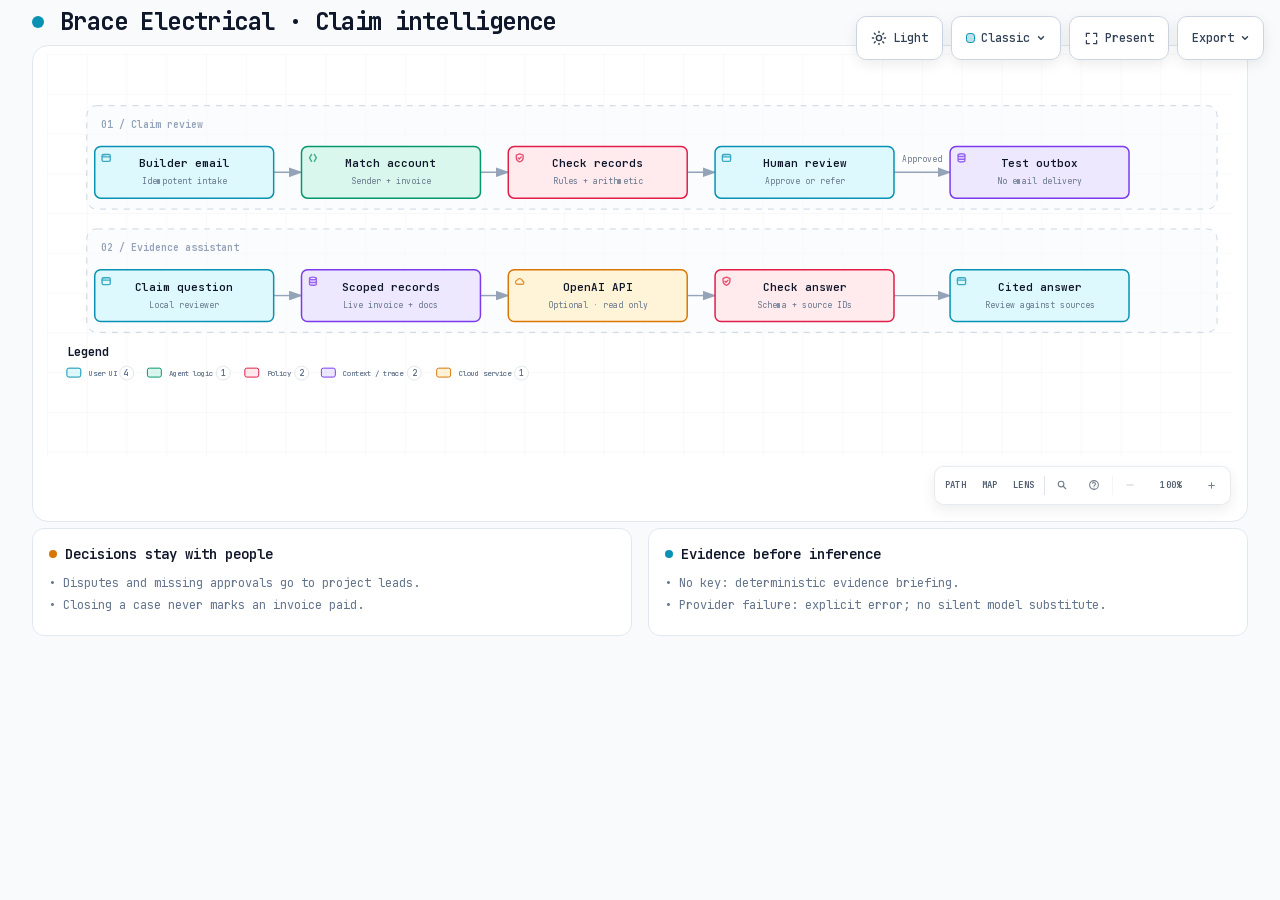
==== commit 6569d298: "Pitch Brace to clients and separate workflow icons from labels" ====
--- a/docs/diagrams/claim-workflow.html
+++ b/docs/diagrams/claim-workflow.html
@@ -5130,7 +5130,7 @@
     <!-- Main Diagram -->
     <div class="diagram-container" data-detail-level="read"
          data-preset-badge-editorial-plate="ARCHIFY / PLATE 04">
-      <svg viewBox="0 0 797 404" role="img" lang="en" aria-labelledby="archify-diagram-title archify-diagram-description" data-preset="classic" data-quality-profile="showcase">
+      <svg viewBox="0 0 1193 404" role="img" lang="en" aria-labelledby="archify-diagram-title archify-diagram-description" data-preset="classic" data-quality-profile="showcase">
         <title id="archify-diagram-title">Brace Electrical · Claim intelligence</title>
         <desc id="archify-diagram-description">A workflow diagram generated by Archify.</desc>
         <!-- Definitions -->
@@ -5156,10 +5156,10 @@
         <rect width="100%" height="100%" fill="url(#grid)" />
 
         <!-- Swimlanes -->
-        <rect data-graph-role="structural-frame" data-composition-frame-kind="lane" data-composition-frame-id="lane-0" x="40" y="52" width="741" height="104" rx="10" class="c-lane" stroke-width="1"/>
+        <rect data-graph-role="structural-frame" data-composition-frame-kind="lane" data-composition-frame-id="lane-0" x="40" y="52" width="1137" height="104" rx="10" class="c-lane" stroke-width="1"/>
         <text x="54" y="74" class="t-dim" font-size="10" font-weight="600">01 / Claim review</text>
 
-        <rect data-graph-role="structural-frame" data-composition-frame-kind="lane" data-composition-frame-id="lane-1" x="40" y="176" width="741" height="104" rx="10" class="c-lane" stroke-width="1"/>
+        <rect data-graph-role="structural-frame" data-composition-frame-kind="lane" data-composition-frame-id="lane-1" x="40" y="176" width="1137" height="104" rx="10" class="c-lane" stroke-width="1"/>
         <text x="54" y="198" class="t-dim" font-size="10" font-weight="600">02 / Evidence assistant</text>
 
         <!-- Phase headers -->
@@ -5169,140 +5169,140 @@
 
 
         <!-- Edge paths -->
-        <path data-edge-from="checks" data-edge-to="reviewer" data-edge-key="0" data-composition-points="380,119;408,119" d="M 380 119 L 408 119" class="a-default" stroke-width="1.4" marker-end="url(#arrowhead)"/>
-        <path data-edge-from="context" data-edge-to="model" data-edge-key="1" data-composition-points="260,243;288,243" d="M 260 243 L 288 243" class="a-default" stroke-width="1.4" marker-end="url(#arrowhead)"/>
-        <path data-edge-from="intake" data-edge-to="match" data-edge-key="2" data-composition-points="140,119;168,119" d="M 140 119 L 168 119" class="a-default" stroke-width="1.4" marker-end="url(#arrowhead)"/>
-        <path data-edge-from="match" data-edge-to="checks" data-edge-key="3" data-composition-points="260,119;288,119" d="M 260 119 L 288 119" class="a-default" stroke-width="1.4" marker-end="url(#arrowhead)"/>
-        <path data-edge-from="model" data-edge-to="validate" data-edge-key="4" data-composition-points="380,243;408,243" d="M 380 243 L 408 243" class="a-default" stroke-width="1.4" marker-end="url(#arrowhead)"/>
-        <path data-edge-from="question" data-edge-to="context" data-edge-key="5" data-composition-points="140,243;168,243" d="M 140 243 L 168 243" class="a-default" stroke-width="1.4" marker-end="url(#arrowhead)"/>
-        <path data-edge-from="reviewer" data-edge-to="outbox" data-edge-label="Approved" data-edge-key="6" data-composition-points="500,119;556.4,119" d="M 500 119 L 556.4 119" class="a-default" stroke-width="1.4" marker-end="url(#arrowhead)"/>
-        <path data-edge-from="validate" data-edge-to="answer" data-edge-key="7" data-composition-points="500,243;556.4,243" d="M 500 243 L 556.4 243" class="a-default" stroke-width="1.4" marker-end="url(#arrowhead)"/>
+        <path data-edge-from="checks" data-edge-to="reviewer" data-edge-key="0" data-composition-points="644,119;672,119" d="M 644 119 L 672 119" class="a-default" stroke-width="1.4" marker-end="url(#arrowhead)"/>
+        <path data-edge-from="context" data-edge-to="model" data-edge-key="1" data-composition-points="436,243;464,243" d="M 436 243 L 464 243" class="a-default" stroke-width="1.4" marker-end="url(#arrowhead)"/>
+        <path data-edge-from="intake" data-edge-to="match" data-edge-key="2" data-composition-points="228,119;256,119" d="M 228 119 L 256 119" class="a-default" stroke-width="1.4" marker-end="url(#arrowhead)"/>
+        <path data-edge-from="match" data-edge-to="checks" data-edge-key="3" data-composition-points="436,119;464,119" d="M 436 119 L 464 119" class="a-default" stroke-width="1.4" marker-end="url(#arrowhead)"/>
+        <path data-edge-from="model" data-edge-to="validate" data-edge-key="4" data-composition-points="644,243;672,243" d="M 644 243 L 672 243" class="a-default" stroke-width="1.4" marker-end="url(#arrowhead)"/>
+        <path data-edge-from="question" data-edge-to="context" data-edge-key="5" data-composition-points="228,243;256,243" d="M 228 243 L 256 243" class="a-default" stroke-width="1.4" marker-end="url(#arrowhead)"/>
+        <path data-edge-from="reviewer" data-edge-to="outbox" data-edge-label="Approved" data-edge-key="6" data-composition-points="852,119;908.4,119" d="M 852 119 L 908.4 119" class="a-default" stroke-width="1.4" marker-end="url(#arrowhead)"/>
+        <path data-edge-from="validate" data-edge-to="answer" data-edge-key="7" data-composition-points="852,243;908.4,243" d="M 852 243 L 908.4 243" class="a-default" stroke-width="1.4" marker-end="url(#arrowhead)"/>
 
         <!-- Nodes -->
         <g id="node-intake" data-node-id="intake" data-node-label="Builder email" tabindex="0" role="button" aria-label="Focus Builder email, Idempotent intake, Claim review" aria-pressed="false" data-node-kind="frontend" data-node-sublabel="Idempotent intake" data-node-context="Claim review">
           <title>Builder email · Idempotent intake · Claim review</title>
-          <rect x="48" y="93" width="92" height="52" rx="6" class="c-mask"/>
-          <rect x="48" y="93" width="92" height="52" rx="6" class="c-frontend" stroke-width="1.5"/>
+          <rect x="48" y="93" width="180" height="52" rx="6" class="c-mask"/>
+          <rect x="48" y="93" width="180" height="52" rx="6" class="c-frontend" stroke-width="1.5"/>
           <g aria-hidden="true" data-semantic-sigil="frontend" class="semantic-sigil s-frontend" transform="translate(54 99) scale(0.6875)">
             <rect x="2" y="3" width="12" height="10" rx="2"/>
             <path d="M2 6.5h12"/>
             <circle cx="4.1" cy="4.8" r=".7" class="sigil-fill"/>
             <circle cx="6.3" cy="4.8" r=".7" class="sigil-fill"/>
           </g>
-          <text data-node-label="" data-detail-anchor="" x="94" y="114" class="t-primary" font-size="10.7" font-weight="600" text-anchor="middle">Builder email</text>
-          <text data-detail="context" x="94" y="131" class="t-muted" font-size="8" text-anchor="middle">Idempotent intake</text>
+          <text data-node-label="" data-detail-anchor="" x="138" y="114" class="t-primary" font-size="11" font-weight="600" text-anchor="middle">Builder email</text>
+          <text data-detail="context" x="138" y="131" class="t-muted" font-size="8" text-anchor="middle">Idempotent intake</text>
         </g>
 
         <g id="node-match" data-node-id="match" data-node-label="Match account" tabindex="0" role="button" aria-label="Focus Match account, Sender + invoice, Claim review" aria-pressed="false" data-node-kind="backend" data-node-sublabel="Sender + invoice" data-node-context="Claim review">
           <title>Match account · Sender + invoice · Claim review</title>
-          <rect x="168" y="93" width="92" height="52" rx="6" class="c-mask"/>
-          <rect x="168" y="93" width="92" height="52" rx="6" class="c-backend" stroke-width="1.5"/>
-          <g aria-hidden="true" data-semantic-sigil="backend" class="semantic-sigil s-backend" transform="translate(174 99) scale(0.6875)">
+          <rect x="256" y="93" width="180" height="52" rx="6" class="c-mask"/>
+          <rect x="256" y="93" width="180" height="52" rx="6" class="c-backend" stroke-width="1.5"/>
+          <g aria-hidden="true" data-semantic-sigil="backend" class="semantic-sigil s-backend" transform="translate(262 99) scale(0.6875)">
             <path d="M6 3 3 8l3 5M10 3l3 5-3 5"/>
           </g>
-          <text data-node-label="" data-detail-anchor="" x="214" y="114" class="t-primary" font-size="10.7" font-weight="600" text-anchor="middle">Match account</text>
-          <text data-detail="context" x="214" y="131" class="t-muted" font-size="8" text-anchor="middle">Sender + invoice</text>
+          <text data-node-label="" data-detail-anchor="" x="346" y="114" class="t-primary" font-size="11" font-weight="600" text-anchor="middle">Match account</text>
+          <text data-detail="context" x="346" y="131" class="t-muted" font-size="8" text-anchor="middle">Sender + invoice</text>
         </g>
 
         <g id="node-checks" data-node-id="checks" data-node-label="Check records" tabindex="0" role="button" aria-label="Focus Check records, Rules + arithmetic, Claim review" aria-pressed="false" data-node-kind="security" data-node-sublabel="Rules + arithmetic" data-node-context="Claim review">
           <title>Check records · Rules + arithmetic · Claim review</title>
-          <rect x="288" y="93" width="92" height="52" rx="6" class="c-mask"/>
-          <rect x="288" y="93" width="92" height="52" rx="6" class="c-security" stroke-width="1.5"/>
-          <g aria-hidden="true" data-semantic-sigil="security" class="semantic-sigil s-security" transform="translate(294 99) scale(0.6875)">
+          <rect x="464" y="93" width="180" height="52" rx="6" class="c-mask"/>
+          <rect x="464" y="93" width="180" height="52" rx="6" class="c-security" stroke-width="1.5"/>
+          <g aria-hidden="true" data-semantic-sigil="security" class="semantic-sigil s-security" transform="translate(470 99) scale(0.6875)">
             <path d="M8 2.2 13 4v3.5c0 3.1-1.8 5.4-5 6.5-3.2-1.1-5-3.4-5-6.5V4Z"/>
             <path d="m5.8 8 1.5 1.5 3-3"/>
           </g>
-          <text data-node-label="" data-detail-anchor="" x="334" y="114" class="t-primary" font-size="10.7" font-weight="600" text-anchor="middle">Check records</text>
-          <text data-detail="context" x="334" y="131" class="t-muted" font-size="7.7" text-anchor="middle">Rules + arithmetic</text>
+          <text data-node-label="" data-detail-anchor="" x="554" y="114" class="t-primary" font-size="11" font-weight="600" text-anchor="middle">Check records</text>
+          <text data-detail="context" x="554" y="131" class="t-muted" font-size="8" text-anchor="middle">Rules + arithmetic</text>
         </g>
 
         <g id="node-reviewer" data-node-id="reviewer" data-node-label="Human review" tabindex="0" role="button" aria-label="Focus Human review, Approve or refer, Claim review" aria-pressed="false" data-node-kind="frontend" data-node-sublabel="Approve or refer" data-node-context="Claim review">
           <title>Human review · Approve or refer · Claim review</title>
-          <rect x="408" y="93" width="92" height="52" rx="6" class="c-mask"/>
-          <rect x="408" y="93" width="92" height="52" rx="6" class="c-frontend" stroke-width="1.5"/>
-          <g aria-hidden="true" data-semantic-sigil="frontend" class="semantic-sigil s-frontend" transform="translate(414 99) scale(0.6875)">
+          <rect x="672" y="93" width="180" height="52" rx="6" class="c-mask"/>
+          <rect x="672" y="93" width="180" height="52" rx="6" class="c-frontend" stroke-width="1.5"/>
+          <g aria-hidden="true" data-semantic-sigil="frontend" class="semantic-sigil s-frontend" transform="translate(678 99) scale(0.6875)">
             <rect x="2" y="3" width="12" height="10" rx="2"/>
             <path d="M2 6.5h12"/>
             <circle cx="4.1" cy="4.8" r=".7" class="sigil-fill"/>
             <circle cx="6.3" cy="4.8" r=".7" class="sigil-fill"/>
           </g>
-          <text data-node-label="" data-detail-anchor="" x="454" y="114" class="t-primary" font-size="11" font-weight="600" text-anchor="middle">Human review</text>
-          <text data-detail="context" x="454" y="131" class="t-muted" font-size="8" text-anchor="middle">Approve or refer</text>
+          <text data-node-label="" data-detail-anchor="" x="762" y="114" class="t-primary" font-size="11" font-weight="600" text-anchor="middle">Human review</text>
+          <text data-detail="context" x="762" y="131" class="t-muted" font-size="8" text-anchor="middle">Approve or refer</text>
         </g>
 
         <g id="node-outbox" data-node-id="outbox" data-node-label="Test outbox" tabindex="0" role="button" aria-label="Focus Test outbox, No email delivery, Claim review" aria-pressed="false" data-node-kind="database" data-node-sublabel="No email delivery" data-node-context="Claim review">
           <title>Test outbox · No email delivery · Claim review</title>
-          <rect x="556.4" y="93" width="92" height="52" rx="6" class="c-mask"/>
-          <rect x="556.4" y="93" width="92" height="52" rx="6" class="c-database" stroke-width="1.5"/>
-          <g aria-hidden="true" data-semantic-sigil="database" class="semantic-sigil s-database" transform="translate(562.4 99) scale(0.6875)">
+          <rect x="908.4" y="93" width="180" height="52" rx="6" class="c-mask"/>
+          <rect x="908.4" y="93" width="180" height="52" rx="6" class="c-database" stroke-width="1.5"/>
+          <g aria-hidden="true" data-semantic-sigil="database" class="semantic-sigil s-database" transform="translate(914.4 99) scale(0.6875)">
             <ellipse cx="8" cy="4" rx="5" ry="2"/>
             <path d="M3 4v8c0 1.1 2.2 2 5 2s5-.9 5-2V4M3 8c0 1.1 2.2 2 5 2s5-.9 5-2"/>
           </g>
-          <text data-node-label="" data-detail-anchor="" x="602.4" y="114" class="t-primary" font-size="11" font-weight="600" text-anchor="middle">Test outbox</text>
-          <text data-detail="context" x="602.4" y="131" class="t-muted" font-size="8" text-anchor="middle">No email delivery</text>
+          <text data-node-label="" data-detail-anchor="" x="998.4" y="114" class="t-primary" font-size="11" font-weight="600" text-anchor="middle">Test outbox</text>
+          <text data-detail="context" x="998.4" y="131" class="t-muted" font-size="8" text-anchor="middle">No email delivery</text>
         </g>
 
         <g id="node-question" data-node-id="question" data-node-label="Claim question" tabindex="0" role="button" aria-label="Focus Claim question, Local reviewer, Evidence assistant" aria-pressed="false" data-node-kind="frontend" data-node-sublabel="Local reviewer" data-node-context="Evidence assistant">
           <title>Claim question · Local reviewer · Evidence assistant</title>
-          <rect x="48" y="217" width="92" height="52" rx="6" class="c-mask"/>
-          <rect x="48" y="217" width="92" height="52" rx="6" class="c-frontend" stroke-width="1.5"/>
+          <rect x="48" y="217" width="180" height="52" rx="6" class="c-mask"/>
+          <rect x="48" y="217" width="180" height="52" rx="6" class="c-frontend" stroke-width="1.5"/>
           <g aria-hidden="true" data-semantic-sigil="frontend" class="semantic-sigil s-frontend" transform="translate(54 223) scale(0.6875)">
             <rect x="2" y="3" width="12" height="10" rx="2"/>
             <path d="M2 6.5h12"/>
             <circle cx="4.1" cy="4.8" r=".7" class="sigil-fill"/>
             <circle cx="6.3" cy="4.8" r=".7" class="sigil-fill"/>
           </g>
-          <text data-node-label="" data-detail-anchor="" x="94" y="238" class="t-primary" font-size="10" font-weight="600" text-anchor="middle">Claim question</text>
-          <text data-detail="context" x="94" y="255" class="t-muted" font-size="8" text-anchor="middle">Local reviewer</text>
+          <text data-node-label="" data-detail-anchor="" x="138" y="238" class="t-primary" font-size="11" font-weight="600" text-anchor="middle">Claim question</text>
+          <text data-detail="context" x="138" y="255" class="t-muted" font-size="8" text-anchor="middle">Local reviewer</text>
         </g>
 
         <g id="node-context" data-node-id="context" data-node-label="Scoped records" tabindex="0" role="button" aria-label="Focus Scoped records, Live invoice + docs, Evidence assistant" aria-pressed="false" data-node-kind="database" data-node-sublabel="Live invoice + docs" data-node-context="Evidence assistant">
           <title>Scoped records · Live invoice + docs · Evidence assistant</title>
-          <rect x="168" y="217" width="92" height="52" rx="6" class="c-mask"/>
-          <rect x="168" y="217" width="92" height="52" rx="6" class="c-database" stroke-width="1.5"/>
-          <g aria-hidden="true" data-semantic-sigil="database" class="semantic-sigil s-database" transform="translate(174 223) scale(0.6875)">
+          <rect x="256" y="217" width="180" height="52" rx="6" class="c-mask"/>
+          <rect x="256" y="217" width="180" height="52" rx="6" class="c-database" stroke-width="1.5"/>
+          <g aria-hidden="true" data-semantic-sigil="database" class="semantic-sigil s-database" transform="translate(262 223) scale(0.6875)">
             <ellipse cx="8" cy="4" rx="5" ry="2"/>
             <path d="M3 4v8c0 1.1 2.2 2 5 2s5-.9 5-2V4M3 8c0 1.1 2.2 2 5 2s5-.9 5-2"/>
           </g>
-          <text data-node-label="" data-detail-anchor="" x="214" y="238" class="t-primary" font-size="10" font-weight="600" text-anchor="middle">Scoped records</text>
-          <text data-detail="context" x="214" y="255" class="t-muted" font-size="7.3" text-anchor="middle">Live invoice + docs</text>
+          <text data-node-label="" data-detail-anchor="" x="346" y="238" class="t-primary" font-size="11" font-weight="600" text-anchor="middle">Scoped records</text>
+          <text data-detail="context" x="346" y="255" class="t-muted" font-size="8" text-anchor="middle">Live invoice + docs</text>
         </g>
 
         <g id="node-model" data-node-id="model" data-node-label="OpenAI API" tabindex="0" role="button" aria-label="Focus OpenAI API, Optional · read only, Evidence assistant" aria-pressed="false" data-node-kind="cloud" data-node-sublabel="Optional · read only" data-node-context="Evidence assistant">
           <title>OpenAI API · Optional · read only · Evidence assistant</title>
-          <rect x="288" y="217" width="92" height="52" rx="6" class="c-mask"/>
-          <rect x="288" y="217" width="92" height="52" rx="6" class="c-cloud" stroke-width="1.5"/>
-          <g aria-hidden="true" data-semantic-sigil="cloud" class="semantic-sigil s-cloud" transform="translate(294 223) scale(0.6875)">
+          <rect x="464" y="217" width="180" height="52" rx="6" class="c-mask"/>
+          <rect x="464" y="217" width="180" height="52" rx="6" class="c-cloud" stroke-width="1.5"/>
+          <g aria-hidden="true" data-semantic-sigil="cloud" class="semantic-sigil s-cloud" transform="translate(470 223) scale(0.6875)">
             <path d="M4.3 12.5h7.3a2.4 2.4 0 0 0 .2-4.8 4 4 0 0 0-7.5-1.3A3.1 3.1 0 0 0 4.3 12.5Z"/>
           </g>
-          <text data-node-label="" data-detail-anchor="" x="334" y="238" class="t-primary" font-size="11" font-weight="600" text-anchor="middle">OpenAI API</text>
-          <text data-detail="context" x="334" y="255" class="t-muted" font-size="7" text-anchor="middle">Optional · read only</text>
+          <text data-node-label="" data-detail-anchor="" x="554" y="238" class="t-primary" font-size="11" font-weight="600" text-anchor="middle">OpenAI API</text>
+          <text data-detail="context" x="554" y="255" class="t-muted" font-size="8" text-anchor="middle">Optional · read only</text>
         </g>
 
         <g id="node-validate" data-node-id="validate" data-node-label="Check answer" tabindex="0" role="button" aria-label="Focus Check answer, Schema + source IDs, Evidence assistant" aria-pressed="false" data-node-kind="security" data-node-sublabel="Schema + source IDs" data-node-context="Evidence assistant">
           <title>Check answer · Schema + source IDs · Evidence assistant</title>
-          <rect x="408" y="217" width="92" height="52" rx="6" class="c-mask"/>
-          <rect x="408" y="217" width="92" height="52" rx="6" class="c-security" stroke-width="1.5"/>
-          <g aria-hidden="true" data-semantic-sigil="security" class="semantic-sigil s-security" transform="translate(414 223) scale(0.6875)">
+          <rect x="672" y="217" width="180" height="52" rx="6" class="c-mask"/>
+          <rect x="672" y="217" width="180" height="52" rx="6" class="c-security" stroke-width="1.5"/>
+          <g aria-hidden="true" data-semantic-sigil="security" class="semantic-sigil s-security" transform="translate(678 223) scale(0.6875)">
             <path d="M8 2.2 13 4v3.5c0 3.1-1.8 5.4-5 6.5-3.2-1.1-5-3.4-5-6.5V4Z"/>
             <path d="m5.8 8 1.5 1.5 3-3"/>
           </g>
-          <text data-node-label="" data-detail-anchor="" x="454" y="238" class="t-primary" font-size="11" font-weight="600" text-anchor="middle">Check answer</text>
-          <text data-detail="context" x="454" y="255" class="t-muted" font-size="7.3" text-anchor="middle">Schema + source IDs</text>
+          <text data-node-label="" data-detail-anchor="" x="762" y="238" class="t-primary" font-size="11" font-weight="600" text-anchor="middle">Check answer</text>
+          <text data-detail="context" x="762" y="255" class="t-muted" font-size="8" text-anchor="middle">Schema + source IDs</text>
         </g>
 
         <g id="node-answer" data-node-id="answer" data-node-label="Cited answer" tabindex="0" role="button" aria-label="Focus Cited answer, Review against sources, Evidence assistant" aria-pressed="false" data-node-kind="frontend" data-node-sublabel="Review against sources" data-node-context="Evidence assistant">
           <title>Cited answer · Review against sources · Evidence assistant</title>
-          <rect x="556.4" y="217" width="92" height="52" rx="6" class="c-mask"/>
-          <rect x="556.4" y="217" width="92" height="52" rx="6" class="c-frontend" stroke-width="1.5"/>
-          <g aria-hidden="true" data-semantic-sigil="frontend" class="semantic-sigil s-frontend" transform="translate(562.4 223) scale(0.6875)">
+          <rect x="908.4" y="217" width="180" height="52" rx="6" class="c-mask"/>
+          <rect x="908.4" y="217" width="180" height="52" rx="6" class="c-frontend" stroke-width="1.5"/>
+          <g aria-hidden="true" data-semantic-sigil="frontend" class="semantic-sigil s-frontend" transform="translate(914.4 223) scale(0.6875)">
             <rect x="2" y="3" width="12" height="10" rx="2"/>
             <path d="M2 6.5h12"/>
             <circle cx="4.1" cy="4.8" r=".7" class="sigil-fill"/>
             <circle cx="6.3" cy="4.8" r=".7" class="sigil-fill"/>
           </g>
-          <text data-node-label="" data-detail-anchor="" x="602.4" y="238" class="t-primary" font-size="11" font-weight="600" text-anchor="middle">Cited answer</text>
-          <text data-detail="context" x="602.4" y="255" class="t-muted" font-size="6.3" text-anchor="middle">Review against sources</text>
+          <text data-node-label="" data-detail-anchor="" x="998.4" y="238" class="t-primary" font-size="11" font-weight="600" text-anchor="middle">Cited answer</text>
+          <text data-detail="context" x="998.4" y="255" class="t-muted" font-size="8" text-anchor="middle">Review against sources</text>
         </g>
 
         <!-- Edge labels -->
@@ -5313,8 +5313,8 @@
 
 
         <g data-detail="context" data-edge-from="reviewer" data-edge-to="outbox" data-edge-label="Approved" data-edge-key="6">
-          <rect x="504.00000000000006" y="99" width="48.4" height="14" rx="3" class="c-mask"/>
-          <text x="528.2" y="109" class="t-muted" font-size="8" text-anchor="middle">Approved</text>
+          <rect x="856" y="99" width="48.4" height="14" rx="3" class="c-mask"/>
+          <text x="880.2" y="109" class="t-muted" font-size="8" text-anchor="middle">Approved</text>
         </g>
 
 
